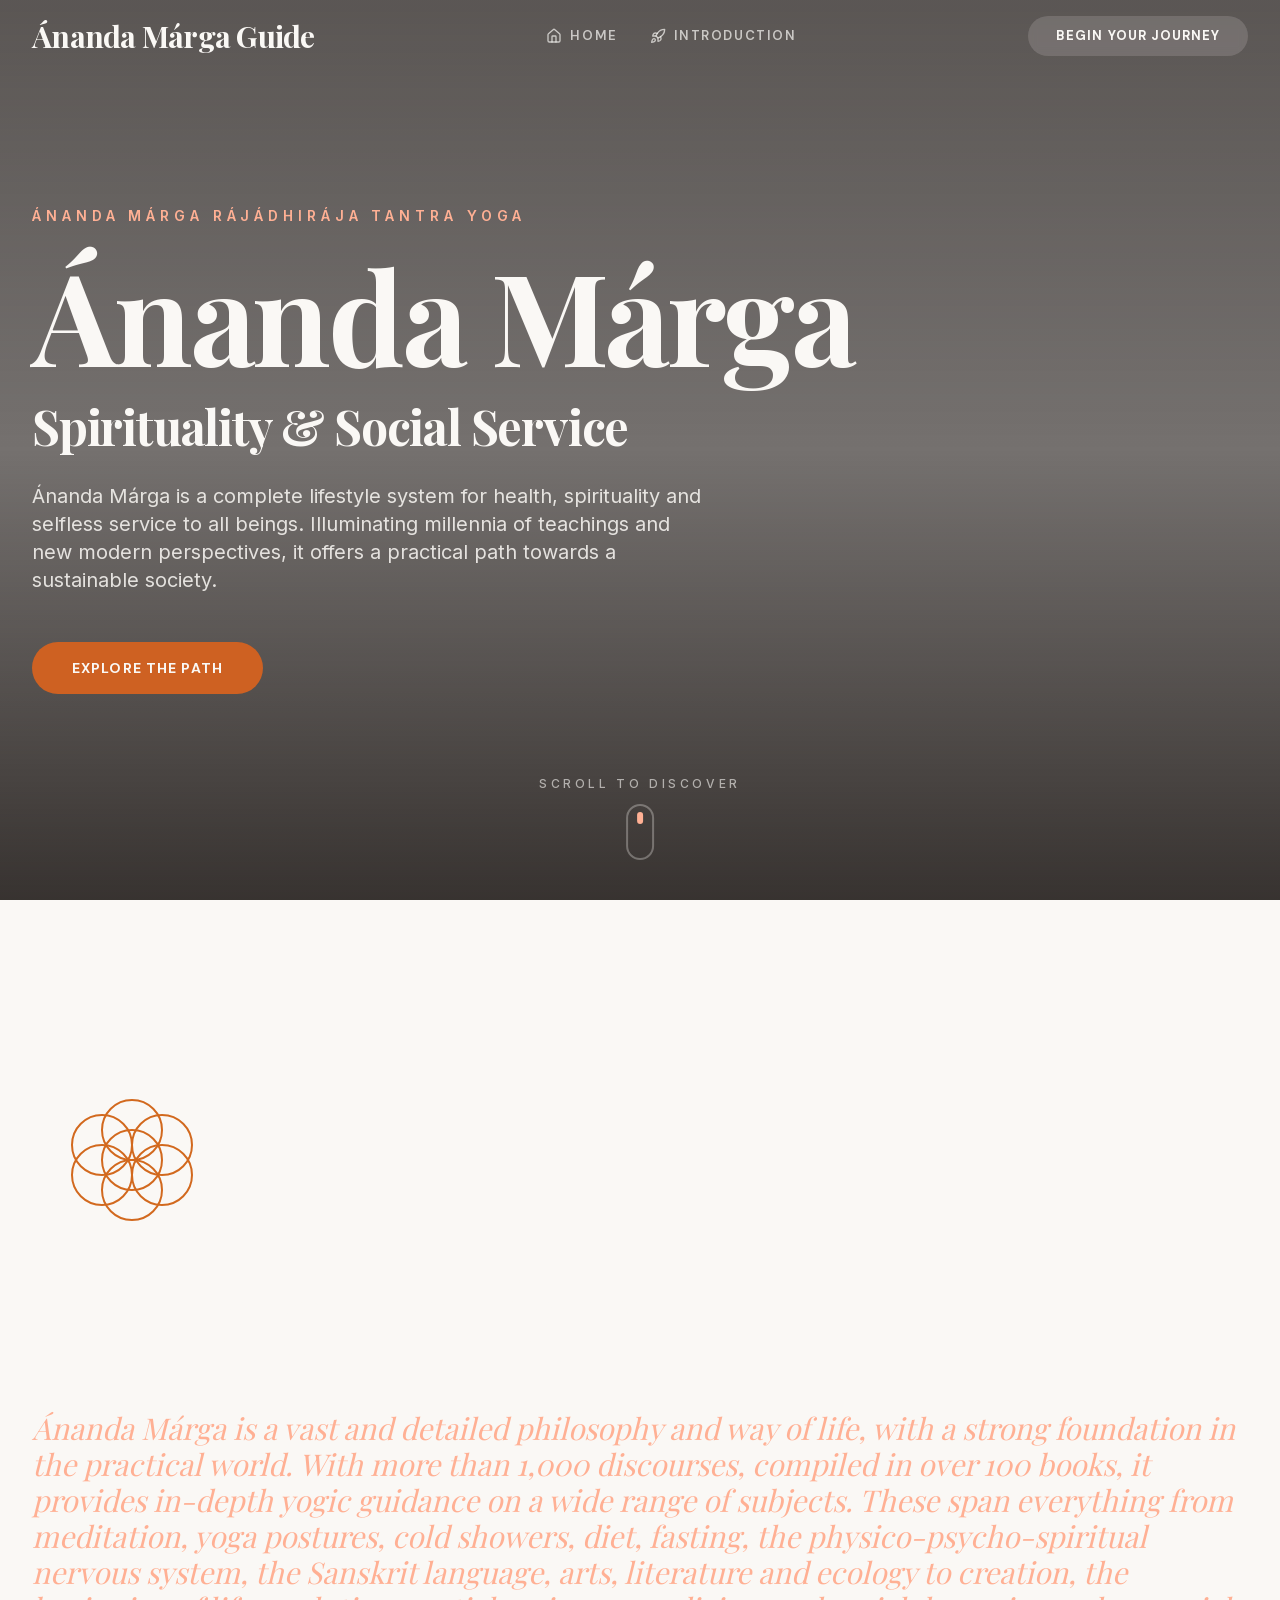
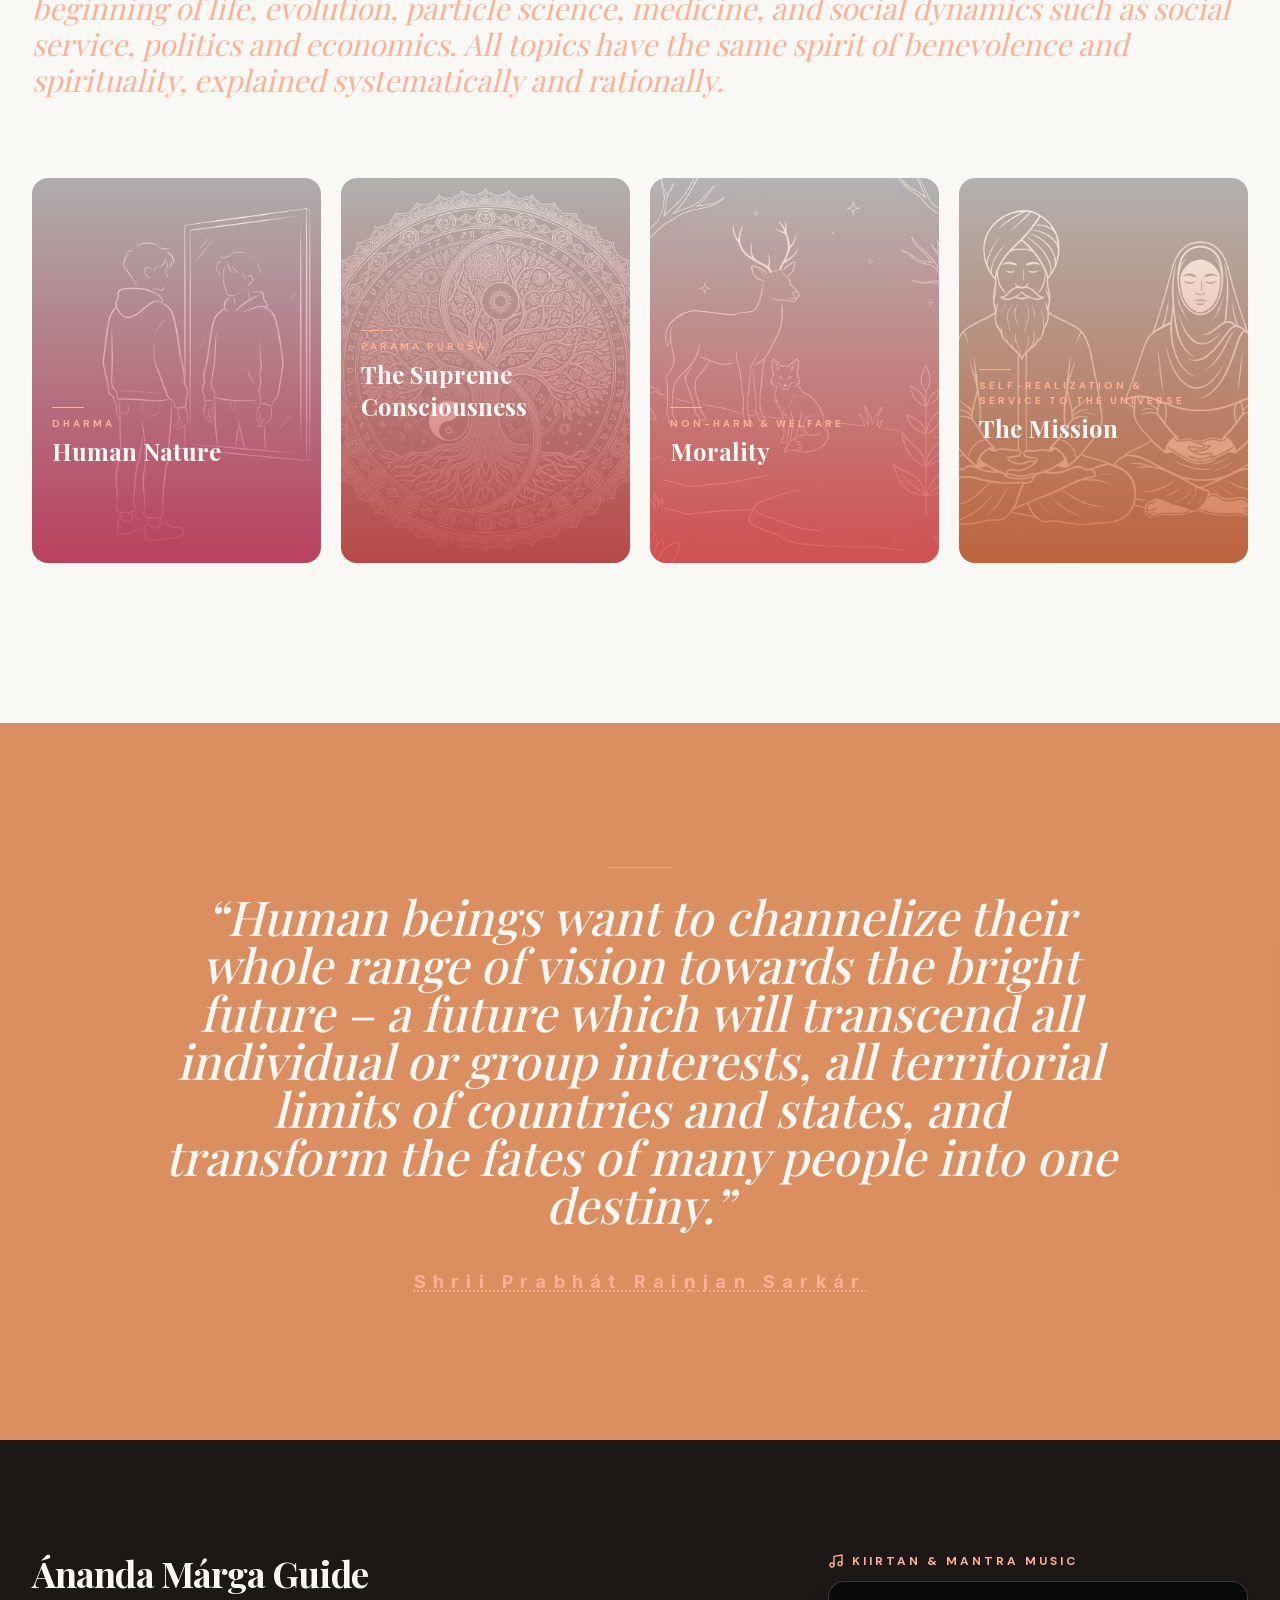
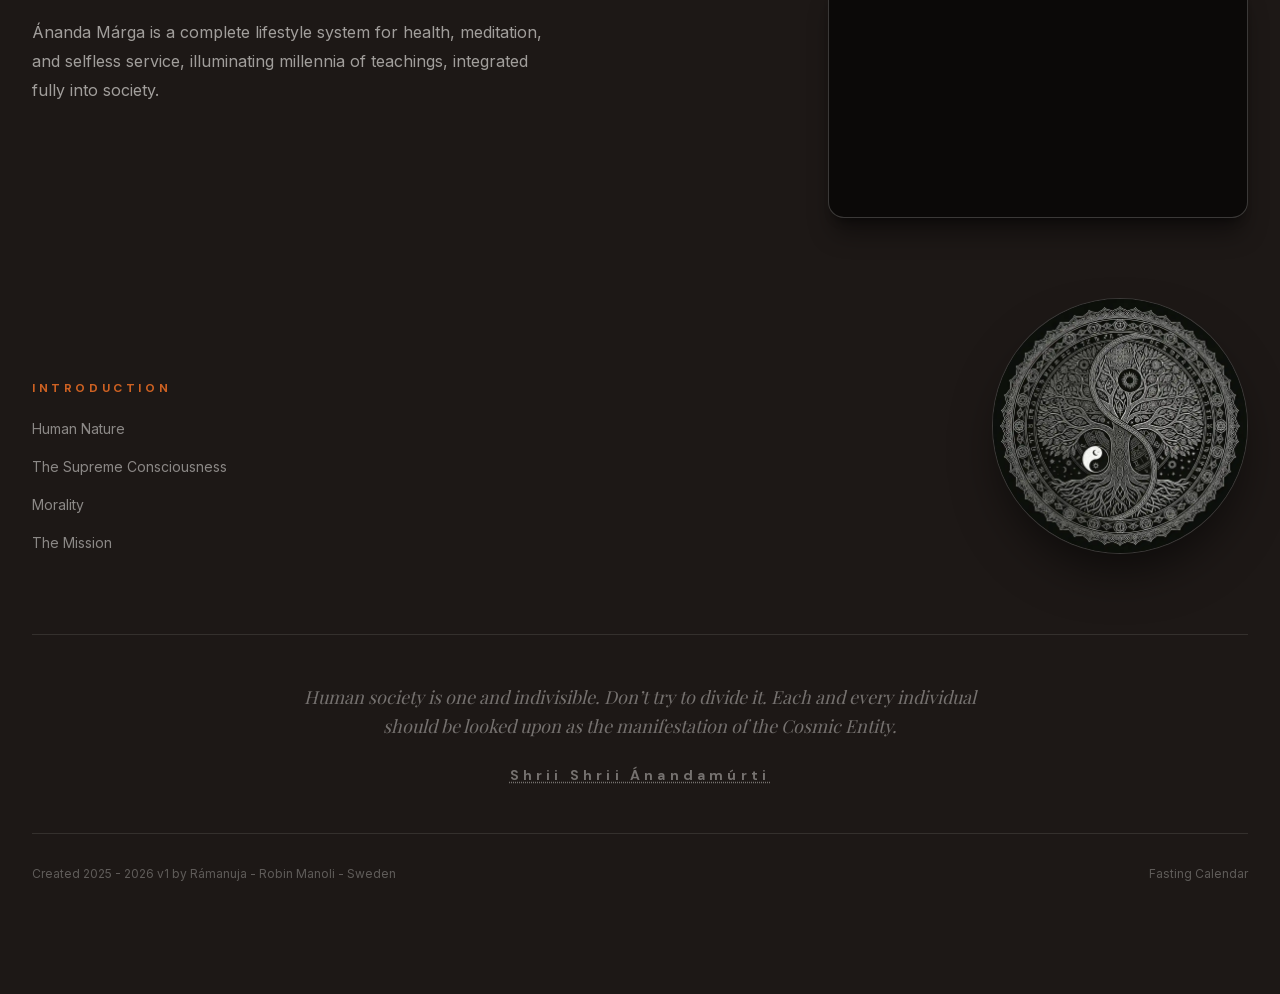
==== index.html @ 01638160 "RELEASE CANDIDATE, four first introduction topics" ====
<!DOCTYPE html><!--KtGf8NKLmunDB4_9hrK_W--><html lang="en" class="playfair_display_c6faa590-module__OSdd0a__variable inter_b73d82c5-module__RK-bDG__variable dm_sans_7c030f7-module__81quQG__variable"><head><meta charSet="utf-8"/><meta name="viewport" content="width=device-width, initial-scale=1"/><link rel="preload" href="/_next/static/media/2a65768255d6b625-s.p.d19752fb.woff2" as="font" crossorigin="" type="font/woff2"/><link rel="preload" href="/_next/static/media/5c285b27cdda1fe8-s.p.a62025f2.woff2" as="font" crossorigin="" type="font/woff2"/><link rel="preload" href="/_next/static/media/83afe278b6a6bb3c-s.p.3a6ba036.woff2" as="font" crossorigin="" type="font/woff2"/><link rel="preload" href="/media/med4.jpg" as="image"/><link rel="preload" as="image" href="/media/sacred.svg"/><link rel="stylesheet" href="/_next/static/chunks/fd29af4e08339cfb.css" data-precedence="next"/><link rel="preload" as="script" fetchPriority="low" href="/_next/static/chunks/790a0420d46f760a.js"/><script src="/_next/static/chunks/825aa6fb32f9ea91.js" async=""></script><script src="/_next/static/chunks/773e0c78d2b42b08.js" async=""></script><script src="/_next/static/chunks/turbopack-7afa42b56ad61cdf.js" async=""></script><script src="/_next/static/chunks/c835ef42487ce2c8.js" async=""></script><script src="/_next/static/chunks/f19e4129d752cb5c.js" async=""></script><script src="/_next/static/chunks/48059e3f6863e20f.js" async=""></script><script src="/_next/static/chunks/835c856534c821a5.js" async=""></script><meta name="next-size-adjust" content=""/><meta name="theme-color" content="#e07020"/><title>Ánanda Márga — Spirituality &amp; Social Service</title><meta name="description" content="Ánanda Márga is a complete lifestyle system for health, spirituality and selfless service to all beings. Illuminating millennia of teachings and new modern perspectives, it offers a practical path towards a sustainable society."/><meta property="og:title" content="Ánanda Márga — Spirituality &amp; Social Service"/><meta property="og:description" content="Ánanda Márga is a complete lifestyle system for health, spirituality and selfless service to all beings. Illuminating millennia of teachings and new modern perspectives, it offers a practical path towards a sustainable society."/><meta property="og:url" content="https://infinite-happiness.github.io/"/><meta property="og:site_name" content="Ánanda Márga"/><meta property="og:locale" content="en_US"/><meta property="og:image" content="https://infinite-happiness.github.io/media/med4.jpg"/><meta property="og:image:alt" content="Person practicing meditation at sunrise over misty mountains"/><meta property="og:type" content="website"/><meta name="twitter:card" content="summary_large_image"/><meta name="twitter:title" content="Ánanda Márga — Spirituality &amp; Social Service"/><meta name="twitter:description" content="Ánanda Márga is a complete lifestyle system for health, spirituality and selfless service to all beings. Illuminating millennia of teachings and new modern perspectives, it offers a practical path towards a sustainable society."/><meta name="twitter:image" content="https://infinite-happiness.github.io/media/med4.jpg"/><script src="/_next/static/chunks/a6dad97d9634a72d.js" noModule=""></script></head><body class="font-sans antialiased"><div hidden=""><!--$--><!--/$--></div><div class="fixed inset-0 z-[-2] overflow-hidden"><video autoPlay="" muted="" loop="" playsInline="" preload="auto" class="absolute inset-0 h-full w-full object-cover"><source src="/media/med2-pingpong.mp4" type="video/mp4"/><img src="/media/med4.jpg" alt="Person practicing meditation at sunrise over misty mountains" class="h-full w-full object-cover"/></video></div><div class="fixed inset-0 bg-foreground/60 z-[-1]"></div><div class="fixed inset-0 bg-gradient-to-t from-foreground/70 via-transparent to-foreground/30 z-[-1]"></div><main><header style="transition-duration:2500ms;transition-timing-function:cubic-bezier(0.25, 0.1, 0.25, 1)" class="fixed top-0 left-0 right-0 z-50 transition-all bg-transparent"><nav class="mx-auto flex max-w-7xl items-center justify-between px-6 py-4 lg:px-8"><a class="font-serif text-2xl font-bold tracking-tight text-background transition-opacity duration-300 lg:text-3xl" href="/">Ánanda Márga Guide</a><ul class="hidden items-center gap-8 lg:flex"><li><a class="flex items-center gap-2 font-ui text-[13px] font-semibold uppercase tracking-[0.12em] transition-colors duration-300 text-background/70 hover:text-background" href="/"><svg xmlns="http://www.w3.org/2000/svg" width="24" height="24" viewBox="0 0 24 24" fill="none" stroke="currentColor" stroke-width="2" stroke-linecap="round" stroke-linejoin="round" class="lucide lucide-house h-4 w-4" aria-hidden="true"><path d="M15 21v-8a1 1 0 0 0-1-1h-4a1 1 0 0 0-1 1v8"></path><path d="M3 10a2 2 0 0 1 .709-1.528l7-6a2 2 0 0 1 2.582 0l7 6A2 2 0 0 1 21 10v9a2 2 0 0 1-2 2H5a2 2 0 0 1-2-2z"></path></svg>Home</a></li><li><a class="flex items-center gap-2 font-ui text-[13px] font-semibold uppercase tracking-[0.12em] transition-colors duration-300 text-background/70 hover:text-background" href="/#introduction"><svg xmlns="http://www.w3.org/2000/svg" width="24" height="24" viewBox="0 0 24 24" fill="none" stroke="currentColor" stroke-width="2" stroke-linecap="round" stroke-linejoin="round" class="lucide lucide-rocket h-4 w-4" aria-hidden="true"><path d="M4.5 16.5c-1.5 1.26-2 5-2 5s3.74-.5 5-2c.71-.84.7-2.13-.09-2.91a2.18 2.18 0 0 0-2.91-.09z"></path><path d="m12 15-3-3a22 22 0 0 1 2-3.95A12.88 12.88 0 0 1 22 2c0 2.72-.78 7.5-6 11a22.35 22.35 0 0 1-4 2z"></path><path d="M9 12H4s.55-3.03 2-4c1.62-1.08 5 0 5 0"></path><path d="M12 15v5s3.03-.55 4-2c1.08-1.62 0-5 0-5"></path></svg>Introduction</a></li></ul><a class="hidden rounded-full px-7 py-2.5 font-ui text-[13px] font-bold uppercase tracking-[0.08em] transition-all duration-300 lg:inline-block bg-background/15 text-background backdrop-blur-sm hover:bg-background/25" href="/#introduction">Begin Your Journey</a><button class="text-background transition-colors duration-300 lg:hidden" aria-label="Open menu"><svg xmlns="http://www.w3.org/2000/svg" width="24" height="24" viewBox="0 0 24 24" fill="none" stroke="currentColor" stroke-width="2" stroke-linecap="round" stroke-linejoin="round" class="lucide lucide-menu h-7 w-7" aria-hidden="true"><path d="M4 5h16"></path><path d="M4 12h16"></path><path d="M4 19h16"></path></svg></button></nav><div class="fixed inset-0 top-0 z-40 bg-burnt-sienna transition-transform duration-500 ease-out lg:hidden translate-x-full"><div class="flex items-center justify-between px-6 py-4"><a class="font-serif text-2xl font-bold tracking-tight text-background" href="/">Ánanda Márga</a><button class="text-background" aria-label="Close menu"><svg xmlns="http://www.w3.org/2000/svg" width="24" height="24" viewBox="0 0 24 24" fill="none" stroke="currentColor" stroke-width="2" stroke-linecap="round" stroke-linejoin="round" class="lucide lucide-x h-7 w-7" aria-hidden="true"><path d="M18 6 6 18"></path><path d="m6 6 12 12"></path></svg></button></div><div class="mx-6 mt-2 h-px bg-background/15"></div><ul class="flex flex-col gap-1 px-6 pt-6"><li><a class="flex items-center gap-4 rounded-xl px-4 py-4 font-ui text-base font-semibold uppercase tracking-wide text-background transition-all hover:bg-background/10" style="animation-delay:0ms" href="/"><svg xmlns="http://www.w3.org/2000/svg" width="24" height="24" viewBox="0 0 24 24" fill="none" stroke="currentColor" stroke-width="2" stroke-linecap="round" stroke-linejoin="round" class="lucide lucide-house h-5 w-5 text-peach-sunset" aria-hidden="true"><path d="M15 21v-8a1 1 0 0 0-1-1h-4a1 1 0 0 0-1 1v8"></path><path d="M3 10a2 2 0 0 1 .709-1.528l7-6a2 2 0 0 1 2.582 0l7 6A2 2 0 0 1 21 10v9a2 2 0 0 1-2 2H5a2 2 0 0 1-2-2z"></path></svg>Home</a></li><li><a class="flex items-center gap-4 rounded-xl px-4 py-4 font-ui text-base font-semibold uppercase tracking-wide text-background transition-all hover:bg-background/10" href="/#introduction"><svg xmlns="http://www.w3.org/2000/svg" width="24" height="24" viewBox="0 0 24 24" fill="none" stroke="currentColor" stroke-width="2" stroke-linecap="round" stroke-linejoin="round" class="lucide lucide-rocket h-5 w-5 text-peach-sunset" aria-hidden="true"><path d="M4.5 16.5c-1.5 1.26-2 5-2 5s3.74-.5 5-2c.71-.84.7-2.13-.09-2.91a2.18 2.18 0 0 0-2.91-.09z"></path><path d="m12 15-3-3a22 22 0 0 1 2-3.95A12.88 12.88 0 0 1 22 2c0 2.72-.78 7.5-6 11a22.35 22.35 0 0 1-4 2z"></path><path d="M9 12H4s.55-3.03 2-4c1.62-1.08 5 0 5 0"></path><path d="M12 15v5s3.03-.55 4-2c1.08-1.62 0-5 0-5"></path></svg>Introduction</a></li></ul><div class="px-6 pt-8"><a class="block w-full rounded-full bg-background px-8 py-4 text-center font-ui text-base font-bold uppercase tracking-wide text-burnt-sienna transition-all hover:bg-background/90" href="/#introduction">Begin Your Journey</a></div></div></header><section class="relative flex min-h-screen items-center z-10"><div class="mx-auto w-full max-w-7xl px-6 py-32 lg:px-8"><div class="max-w-4xl"><p class="mb-6 animate-fade-in-up text-sm font-semibold uppercase tracking-[0.35em] text-peach-sunset">Ánanda Márga Rájádhirája Tantra Yoga</p><h1 class="animate-fade-in-up font-serif text-6xl font-bold leading-[1.05] tracking-tight text-background delay-200 md:text-8xl lg:text-[128px] text-balance">Ánanda Márga</h1><h2 class="mt-6 animate-fade-in-up font-serif text-3xl font-bold leading-tight tracking-tight text-background delay-200 md:text-4xl lg:text-5xl text-balance">Spirituality &amp; Social Service</h2><p class="mt-8 max-w-2xl animate-fade-in-up text-lg leading-[1.8] text-background/85 delay-400 md:text-xl text-pretty">Ánanda Márga is a complete lifestyle system for health, spirituality and selfless service to all beings. Illuminating millennia of teachings and new modern perspectives, it offers a practical path towards a sustainable society.</p><div class="mt-12 flex animate-fade-in-up flex-wrap gap-5 delay-600"><button class="group rounded-full bg-burnt-sienna px-10 py-4 font-ui text-sm font-bold uppercase tracking-[0.08em] text-background transition-all duration-300 hover:bg-terracotta hover:shadow-xl hover:shadow-terracotta/30">Explore the Path</button></div></div></div><div class="absolute bottom-10 left-1/2 -translate-x-1/2"><div class="flex flex-col items-center gap-3"><span class="text-xs font-medium uppercase tracking-[0.3em] text-background/60">Scroll to discover</span><div class="h-14 w-7 rounded-full border-2 border-background/30 p-1.5"><div class="mx-auto h-3 w-1.5 animate-bounce rounded-full bg-peach-sunset"></div></div></div></div></section><section id="introduction" class="scroll-mt-20 overflow-hidden py-28 lg:py-40"><div class="mx-auto max-w-7xl px-6 lg:px-8"><div class="mb-10 transition-all duration-1000 opacity-0 translate-y-10"><img src="/media/sacred.svg" alt=""/><h2 class="font-serif text-5xl font-bold leading-[1.05] tracking-tight text-background text-balance md:text-7xl lg:text-[110px]">Introduction</h2></div><p class="font-serif text-xl italic leading-relaxed text-peach-sunset text-pretty md:text-3xl mb-20">Ánanda Márga is a vast and detailed philosophy and way of life, with a strong foundation in the practical world.
   With more than 1,000 discourses, compiled in over 100 books, it provides in-depth yogic guidance on a wide range of subjects.
   These span everything from meditation, yoga postures, cold showers, diet, fasting, the physico-psycho-spiritual nervous system, the Sanskrit language, arts, literature and ecology to creation, the beginning of life, evolution, particle science, medicine, and social dynamics such as social service, politics and economics.
   All topics have the same spirit of benevolence and spirituality, explained systematically and rationally.</p><div class="grid grid-cols-1 gap-5 sm:grid-cols-2 lg:grid-cols-4 transition-all duration-1000 opacity-0 translate-y-10"><a class="group relative aspect-[3/4] overflow-hidden rounded-2xl" style="view-transition-name:card-dharma" href="/introduction/dharma/"><img alt="Human Nature — Dharma" loading="lazy" decoding="async" data-nimg="fill" class="object-cover transition-transform duration-700 group-hover:scale-110 opacity-30" style="position:absolute;height:100%;width:100%;left:0;top:0;right:0;bottom:0;color:transparent" src="/media/introduction/dharma.webp"/><div class="absolute inset-0 bg-gradient-to-t from-rose-700/70 to-transparent transition-opacity duration-500 group-hover:opacity-90" style="view-transition-name:card-bg-dharma"></div><div class="absolute inset-0 flex flex-col justify-end p-5"><div class="mb-2 h-px w-8 bg-peach-sunset transition-all duration-500 group-hover:w-14"></div><p class="font-ui text-[10px] font-bold uppercase tracking-[0.3em] text-peach-sunset text-balance">Dharma</p><h3 class="mt-1 font-serif text-xl font-bold leading-tight text-background lg:text-2xl">Human Nature</h3><p class="mt-2 text-sm leading-relaxed text-background/70 opacity-100 sm:opacity-0 sm:group-hover:opacity-100 text-pretty">The difference between a healthy lifestyle and an imposed one, and how it relates to the thirst for Infinity.</p></div></a><a class="group relative aspect-[3/4] overflow-hidden rounded-2xl" style="view-transition-name:card-supreme-consciousness" href="/introduction/supreme-consciousness/"><img alt="The Supreme Consciousness — Parama Puruśa" loading="lazy" decoding="async" data-nimg="fill" class="object-cover transition-transform duration-700 group-hover:scale-110 opacity-30" style="position:absolute;height:100%;width:100%;left:0;top:0;right:0;bottom:0;color:transparent" src="/media/introduction/supreme-consciousness.webp"/><div class="absolute inset-0 bg-gradient-to-t from-red-700/70 to-transparent transition-opacity duration-500 group-hover:opacity-90" style="view-transition-name:card-bg-supreme-consciousness"></div><div class="absolute inset-0 flex flex-col justify-end p-5"><div class="mb-2 h-px w-8 bg-peach-sunset transition-all duration-500 group-hover:w-14"></div><p class="font-ui text-[10px] font-bold uppercase tracking-[0.3em] text-peach-sunset text-balance">Parama Puruśa</p><h3 class="mt-1 font-serif text-xl font-bold leading-tight text-background lg:text-2xl">The Supreme Consciousness</h3><p class="mt-2 text-sm leading-relaxed text-background/70 opacity-100 sm:opacity-0 sm:group-hover:opacity-100 text-pretty">God, the Universe, and the Supreme Consciousness-Energy Source of the Universe, and the principles behind creation, evolution, and the path of yoga.</p></div></a><a class="group relative aspect-[3/4] overflow-hidden rounded-2xl" style="view-transition-name:card-morality" href="/introduction/morality/"><img alt="Morality — Non-harm &amp; Welfare" loading="lazy" decoding="async" data-nimg="fill" class="object-cover transition-transform duration-700 group-hover:scale-110 opacity-30" style="position:absolute;height:100%;width:100%;left:0;top:0;right:0;bottom:0;color:transparent" src="/media/introduction/morality.webp"/><div class="absolute inset-0 bg-gradient-to-t from-red-600/70 to-transparent transition-opacity duration-500 group-hover:opacity-90" style="view-transition-name:card-bg-morality"></div><div class="absolute inset-0 flex flex-col justify-end p-5"><div class="mb-2 h-px w-8 bg-peach-sunset transition-all duration-500 group-hover:w-14"></div><p class="font-ui text-[10px] font-bold uppercase tracking-[0.3em] text-peach-sunset text-balance">Non-harm &amp; Welfare</p><h3 class="mt-1 font-serif text-xl font-bold leading-tight text-background lg:text-2xl">Morality</h3><p class="mt-2 text-sm leading-relaxed text-background/70 opacity-100 sm:opacity-0 sm:group-hover:opacity-100 text-pretty">Not harming harmless beings, serving all beings, and ever-deepening the link to the Supreme Consciousness.</p></div></a><a class="group relative aspect-[3/4] overflow-hidden rounded-2xl" style="view-transition-name:card-mission" href="/introduction/mission/"><img alt="The Mission — Self-Realization &amp; Service to the Universe" loading="lazy" decoding="async" data-nimg="fill" class="object-cover transition-transform duration-700 group-hover:scale-110 opacity-30" style="position:absolute;height:100%;width:100%;left:0;top:0;right:0;bottom:0;color:transparent" src="/media/introduction/mission.webp"/><div class="absolute inset-0 bg-gradient-to-t from-orange-700/70 to-transparent transition-opacity duration-500 group-hover:opacity-90" style="view-transition-name:card-bg-mission"></div><div class="absolute inset-0 flex flex-col justify-end p-5"><div class="mb-2 h-px w-8 bg-peach-sunset transition-all duration-500 group-hover:w-14"></div><p class="font-ui text-[10px] font-bold uppercase tracking-[0.3em] text-peach-sunset text-balance">Self-Realization &amp; Service to the Universe</p><h3 class="mt-1 font-serif text-xl font-bold leading-tight text-background lg:text-2xl">The Mission</h3><p class="mt-2 text-sm leading-relaxed text-background/70 opacity-100 sm:opacity-0 sm:group-hover:opacity-100 text-pretty">How Ánanda Márga transforms spiritual practice into active social service. The global welfare mission of Ánanda Márga Pracáraka Saḿgha.</p></div></a></div></div></section><section class="bg-burnt-sienna/70 py-24 lg:py-36"><div class="mx-auto max-w-5xl px-6 text-center lg:px-8"><blockquote class="transition-all duration-1000 opacity-0 translate-y-8"><div class="mb-6 flex justify-center"><div class="h-px w-16 bg-peach-sunset/60"></div></div><p class="font-serif text-2xl font-medium italic leading-[1.4] text-background md:text-4xl lg:text-5xl text-balance">“Human beings want to channelize their whole range of vision towards the bright future – a future which will transcend all individual or group interests, all territorial limits of countries and states, and transform the fates of many people into one destiny.”</p><footer class="mt-10 text-base font-bold uppercase tracking-[0.4em] text-peach-sunset md:text-lg"><span class="relative inline-block"><button type="button" class="underline decoration-dotted underline-offset-2 cursor-help">Shrii Prabhát Raiṋjan Sarkár</button></span></footer></blockquote></div></section><footer id="community" class="border-t border-foreground/10 bg-foreground"><div class="mx-auto max-w-7xl px-6 py-20 lg:px-8 lg:py-28"><div class="mb-20 flex flex-col justify-between gap-10 md:flex-row md:items-start"><div class="max-w-lg"><a class="font-serif text-3xl font-bold tracking-tight text-background lg:text-4xl" href="/">Ánanda Márga Guide</a><p class="mt-6 text-base leading-[1.8] text-background/60 text-pretty">Ánanda Márga is a complete lifestyle system for health, meditation, and selfless service, illuminating millennia of teachings, integrated fully into society.</p></div><div class="w-full md:w-auto md:shrink-0"><div class="mb-3 flex items-center gap-2 font-ui text-xs font-bold uppercase tracking-[0.25em] text-peach-sunset"><svg xmlns="http://www.w3.org/2000/svg" width="24" height="24" viewBox="0 0 24 24" fill="none" stroke="currentColor" stroke-width="2" stroke-linecap="round" stroke-linejoin="round" class="lucide lucide-music h-4 w-4" aria-hidden="true"><path d="M9 18V5l12-2v13"></path><circle cx="6" cy="18" r="3"></circle><circle cx="18" cy="16" r="3"></circle></svg><span>Kiirtan &amp; Mantra Music</span></div><div class="relative aspect-video w-full overflow-hidden rounded-2xl border border-background/20 bg-black/60 shadow-xl shadow-black/40 sm:w-[360px] md:w-[380px] lg:w-[420px]"><iframe src="https://www.youtube.com/embed/videoseries?list=PLf5GLxyy32U3e7kTUCR2Ek6otbEBeK6BG&amp;playsinline=1" title="Ánanda Márga Kiirtan Playlist" class="h-full w-full border-0" allow="accelerometer; autoplay; clipboard-write; encrypted-media; gyroscope; picture-in-picture" allowFullScreen=""></iframe></div></div></div><div class="flex flex-col justify-between gap-12 md:flex-row md:items-end"><div class="grid flex-1 grid-cols-2 gap-10 sm:grid-cols-3"><div><h4 class="mb-5 font-ui text-xs font-bold uppercase tracking-[0.3em] text-burnt-sienna">Introduction</h4><ul class="flex flex-col gap-3.5"><li><a class="text-sm text-background/50 transition-colors duration-300 hover:text-peach-sunset" href="/introduction/dharma/">Human Nature</a></li><li><a class="text-sm text-background/50 transition-colors duration-300 hover:text-peach-sunset" href="/introduction/supreme-consciousness/">The Supreme Consciousness</a></li><li><a class="text-sm text-background/50 transition-colors duration-300 hover:text-peach-sunset" href="/introduction/morality/">Morality</a></li><li><a class="text-sm text-background/50 transition-colors duration-300 hover:text-peach-sunset" href="/introduction/mission/">The Mission</a></li></ul></div></div><div class="flex shrink-0 items-center justify-center self-center md:self-end md:pl-8"><div title="Supreme Consciousness" class="relative aspect-square w-44 sm:w-52 md:w-56 lg:w-64 overflow-hidden rounded-full border border-background/20 bg-black/60 shadow-2xl shadow-black/60 transition-transform duration-500 hover:scale-105"><img alt="Ánanda Márga Cosmic Emblem" loading="lazy" decoding="async" data-nimg="fill" class="object-cover" style="position:absolute;height:100%;width:100%;left:0;top:0;right:0;bottom:0;color:transparent" src="/media/supreme-consciousness.webp"/></div></div></div><div class="mt-20 border-t border-background/10 pt-12"><p class="mx-auto max-w-2xl text-center font-serif text-lg italic leading-relaxed text-background/40 text-pretty">Human society is one and indivisible. Don’t try to divide it. Each and every individual should be looked upon as the manifestation of the Cosmic Entity.</p><p class="mt-6 text-center font-ui text-sm font-bold uppercase tracking-[0.3em] text-background/40"><span class="relative inline-block"><button type="button" class="underline decoration-dotted underline-offset-2 cursor-help">Shrii Shrii Ánandamúrti</button></span></p></div><div class="mt-12 flex flex-col items-center justify-between gap-4 border-t border-background/10 pt-8 sm:flex-row"><p class="text-xs text-background/30">Created 2025 - <!-- -->2026<!-- --> v<!-- -->1<!-- --> by Rámanuja - Robin Manoli - Sweden</p><div class="flex gap-8"><a class="text-xs text-background/30 transition-colors duration-300 hover:text-peach-sunset" target="_blank" href="https://infinite-happiness.github.io/Ananda-Marga-Fasting-Calendar/">Fasting Calendar</a></div></div></div></footer></main><!--$--><!--/$--><script src="/_next/static/chunks/790a0420d46f760a.js" id="_R_" async=""></script><script>(self.__next_f=self.__next_f||[]).push([0])</script><script>self.__next_f.push([1,"1:\"$Sreact.fragment\"\n2:I[95321,[\"/_next/static/chunks/c835ef42487ce2c8.js\",\"/_next/static/chunks/f19e4129d752cb5c.js\"],\"default\"]\n3:I[82924,[\"/_next/static/chunks/c835ef42487ce2c8.js\",\"/_next/static/chunks/f19e4129d752cb5c.js\"],\"default\"]\n4:I[63780,[\"/_next/static/chunks/48059e3f6863e20f.js\",\"/_next/static/chunks/835c856534c821a5.js\"],\"Navbar\"]\n5:I[12111,[\"/_next/static/chunks/48059e3f6863e20f.js\",\"/_next/static/chunks/835c856534c821a5.js\"],\"\"]\nb:I[22319,[\"/_next/static/chunks/c835ef42487ce2c8.js\",\"/_next/static/chunks/f19e4129d752cb5c.js\"],\"default\"]\n:HL[\"/_next/static/chunks/fd29af4e08339cfb.css\",\"style\"]\n:HL[\"/_next/static/media/2a65768255d6b625-s.p.d19752fb.woff2\",\"font\",{\"crossOrigin\":\"\",\"type\":\"font/woff2\"}]\n:HL[\"/_next/static/media/5c285b27cdda1fe8-s.p.a62025f2.woff2\",\"font\",{\"crossOrigin\":\"\",\"type\":\"font/woff2\"}]\n:HL[\"/_next/static/media/83afe278b6a6bb3c-s.p.3a6ba036.woff2\",\"font\",{\"crossOrigin\":\"\",\"type\":\"font/woff2\"}]\n:HL[\"/media/med4.jpg\",\"image\"]\n"])</script><script>self.__next_f.push([1,"0:{\"P\":null,\"b\":\"KtGf8NKLmunDB4-9hrK-W\",\"c\":[\"\",\"\"],\"q\":\"\",\"i\":false,\"f\":[[[\"\",{\"children\":[\"__PAGE__\",{}]},\"$undefined\",\"$undefined\",true],[[\"$\",\"$1\",\"c\",{\"children\":[[[\"$\",\"link\",\"0\",{\"rel\":\"stylesheet\",\"href\":\"/_next/static/chunks/fd29af4e08339cfb.css\",\"precedence\":\"next\",\"crossOrigin\":\"$undefined\",\"nonce\":\"$undefined\"}]],[\"$\",\"html\",null,{\"lang\":\"en\",\"className\":\"playfair_display_c6faa590-module__OSdd0a__variable inter_b73d82c5-module__RK-bDG__variable dm_sans_7c030f7-module__81quQG__variable\",\"children\":[\"$\",\"body\",null,{\"className\":\"font-sans antialiased\",\"children\":[[\"$\",\"div\",null,{\"className\":\"fixed inset-0 z-[-2] overflow-hidden\",\"children\":[\"$\",\"video\",null,{\"autoPlay\":true,\"muted\":true,\"loop\":true,\"playsInline\":true,\"preload\":\"auto\",\"className\":\"absolute inset-0 h-full w-full object-cover\",\"children\":[[\"$\",\"source\",null,{\"src\":\"/media/med2-pingpong.mp4\",\"type\":\"video/mp4\"}],[\"$\",\"img\",null,{\"src\":\"/media/med4.jpg\",\"alt\":\"Person practicing meditation at sunrise over misty mountains\",\"className\":\"h-full w-full object-cover\"}]]}]}],[\"$\",\"div\",null,{\"className\":\"fixed inset-0 bg-foreground/60 z-[-1]\"}],[\"$\",\"div\",null,{\"className\":\"fixed inset-0 bg-gradient-to-t from-foreground/70 via-transparent to-foreground/30 z-[-1]\"}],[\"$\",\"$L2\",null,{\"parallelRouterKey\":\"children\",\"error\":\"$undefined\",\"errorStyles\":\"$undefined\",\"errorScripts\":\"$undefined\",\"template\":[\"$\",\"$L3\",null,{}],\"templateStyles\":\"$undefined\",\"templateScripts\":\"$undefined\",\"notFound\":[[[\"$\",\"$L4\",null,{}],[\"$\",\"main\",null,{\"className\":\"relative min-h-[70vh] px-6 pt-28 pb-12 lg:px-8\",\"children\":[\"$\",\"div\",null,{\"className\":\"mx-auto max-w-5xl pt-12\",\"children\":[[\"$\",\"p\",null,{\"className\":\"font-ui text-xs font-bold uppercase tracking-[0.3em] text-peach-sunset\",\"children\":\"404\"}],[\"$\",\"h1\",null,{\"className\":\"mt-2 font-serif text-5xl font-bold leading-[1.05] tracking-tight text-background text-balance md:text-6xl\",\"children\":\"Page not found\"}],[\"$\",\"p\",null,{\"className\":\"mt-8 max-w-2xl font-serif text-xl italic leading-relaxed text-background/85 text-pretty md:text-2xl\",\"children\":\"This page does not exist, or has not been published yet.\"}],[\"$\",\"$L5\",null,{\"href\":\"/\",\"className\":\"mt-10 inline-block rounded-full bg-background/15 px-7 py-2.5 font-ui text-[13px] font-bold uppercase tracking-[0.08em] text-background backdrop-blur-sm transition-all duration-300 hover:bg-background/25\",\"children\":\"Back to home\"}]]}]}],[\"$\",\"footer\",null,{\"id\":\"community\",\"className\":\"border-t border-foreground/10 bg-foreground\",\"children\":[\"$\",\"div\",null,{\"className\":\"mx-auto max-w-7xl px-6 py-20 lg:px-8 lg:py-28\",\"children\":[[\"$\",\"div\",null,{\"className\":\"mb-20 flex flex-col justify-between gap-10 md:flex-row md:items-start\",\"children\":[[\"$\",\"div\",null,{\"className\":\"max-w-lg\",\"children\":[[\"$\",\"$L5\",null,{\"href\":\"/\",\"className\":\"font-serif text-3xl font-bold tracking-tight text-background lg:text-4xl\",\"children\":\"Ánanda Márga Guide\"}],[\"$\",\"p\",null,{\"className\":\"mt-6 text-base leading-[1.8] text-background/60 text-pretty\",\"children\":\"Ánanda Márga is a complete lifestyle system for health, meditation, and selfless service, illuminating millennia of teachings, integrated fully into society.\"}]]}],[\"$\",\"div\",null,{\"className\":\"w-full md:w-auto md:shrink-0\",\"children\":[[\"$\",\"div\",null,{\"className\":\"mb-3 flex items-center gap-2 font-ui text-xs font-bold uppercase tracking-[0.25em] text-peach-sunset\",\"children\":[[\"$\",\"svg\",null,{\"ref\":\"$undefined\",\"xmlns\":\"http://www.w3.org/2000/svg\",\"width\":24,\"height\":24,\"viewBox\":\"0 0 24 24\",\"fill\":\"none\",\"stroke\":\"currentColor\",\"strokeWidth\":2,\"strokeLinecap\":\"round\",\"strokeLinejoin\":\"round\",\"className\":\"lucide lucide-music h-4 w-4\",\"aria-hidden\":\"true\",\"children\":[[\"$\",\"path\",\"1jmyc2\",{\"d\":\"M9 18V5l12-2v13\"}],[\"$\",\"circle\",\"fqmcym\",{\"cx\":\"6\",\"cy\":\"18\",\"r\":\"3\"}],[\"$\",\"circle\",\"1hluhg\",{\"cx\":\"18\",\"cy\":\"16\",\"r\":\"3\"}],\"$undefined\"]}],[\"$\",\"span\",null,{\"children\":\"Kiirtan \u0026 Mantra Music\"}]]}],[\"$\",\"div\",null,{\"className\":\"relative aspect-video w-full overflow-hidden rounded-2xl border border-background/20 bg-black/60 shadow-xl shadow-black/40 sm:w-[360px] md:w-[380px] lg:w-[420px]\",\"children\":[\"$\",\"iframe\",null,{\"src\":\"https://www.youtube.com/embed/videoseries?list=PLf5GLxyy32U3e7kTUCR2Ek6otbEBeK6BG\u0026playsinline=1\",\"title\":\"Ánanda Márga Kiirtan Playlist\",\"className\":\"h-full w-full border-0\",\"allow\":\"accelerometer; autoplay; clipboard-write; encrypted-media; gyroscope; picture-in-picture\",\"allowFullScreen\":true}]}]]}]]}],\"$L6\",\"$L7\",\"$L8\"]}]}]],[]],\"forbidden\":\"$undefined\",\"unauthorized\":\"$undefined\"}]]}]}]]}],{\"children\":[\"$L9\",{},null,false,false]},null,false,false],\"$La\",false]],\"m\":\"$undefined\",\"G\":[\"$b\",[]],\"S\":true}\n"])</script><script>self.__next_f.push([1,"c:I[49439,[\"/_next/static/chunks/48059e3f6863e20f.js\",\"/_next/static/chunks/835c856534c821a5.js\"],\"Image\"]\nd:I[19186,[\"/_next/static/chunks/48059e3f6863e20f.js\",\"/_next/static/chunks/835c856534c821a5.js\"],\"Term\"]\ne:I[85161,[\"/_next/static/chunks/48059e3f6863e20f.js\",\"/_next/static/chunks/835c856534c821a5.js\"],\"Hero\"]\nf:I[88539,[\"/_next/static/chunks/48059e3f6863e20f.js\",\"/_next/static/chunks/835c856534c821a5.js\"],\"SectionTemplate\"]\n17:I[59374,[\"/_next/static/chunks/c835ef42487ce2c8.js\",\"/_next/static/chunks/f19e4129d752cb5c.js\"],\"ViewportBoundary\"]\n19:I[59374,[\"/_next/static/chunks/c835ef42487ce2c8.js\",\"/_next/static/chunks/f19e4129d752cb5c.js\"],\"MetadataBoundary\"]\n1a:\"$Sreact.suspense\"\n"])</script><script>self.__next_f.push([1,"6:[\"$\",\"div\",null,{\"className\":\"flex flex-col justify-between gap-12 md:flex-row md:items-end\",\"children\":[[\"$\",\"div\",null,{\"className\":\"grid flex-1 grid-cols-2 gap-10 sm:grid-cols-3\",\"children\":[[\"$\",\"div\",\"introduction\",{\"children\":[[\"$\",\"h4\",null,{\"className\":\"mb-5 font-ui text-xs font-bold uppercase tracking-[0.3em] text-burnt-sienna\",\"children\":\"Introduction\"}],[\"$\",\"ul\",null,{\"className\":\"flex flex-col gap-3.5\",\"children\":[[\"$\",\"li\",\"dharma\",{\"children\":[\"$\",\"$L5\",null,{\"href\":\"/introduction/dharma\",\"className\":\"text-sm text-background/50 transition-colors duration-300 hover:text-peach-sunset\",\"children\":\"Human Nature\"}]}],[\"$\",\"li\",\"supreme-consciousness\",{\"children\":[\"$\",\"$L5\",null,{\"href\":\"/introduction/supreme-consciousness\",\"className\":\"text-sm text-background/50 transition-colors duration-300 hover:text-peach-sunset\",\"children\":\"The Supreme Consciousness\"}]}],[\"$\",\"li\",\"morality\",{\"children\":[\"$\",\"$L5\",null,{\"href\":\"/introduction/morality\",\"className\":\"text-sm text-background/50 transition-colors duration-300 hover:text-peach-sunset\",\"children\":\"Morality\"}]}],[\"$\",\"li\",\"mission\",{\"children\":[\"$\",\"$L5\",null,{\"href\":\"/introduction/mission\",\"className\":\"text-sm text-background/50 transition-colors duration-300 hover:text-peach-sunset\",\"children\":\"The Mission\"}]}]]}]]}]]}],[\"$\",\"div\",null,{\"className\":\"flex shrink-0 items-center justify-center self-center md:self-end md:pl-8\",\"children\":[\"$\",\"div\",null,{\"title\":\"Supreme Consciousness\",\"className\":\"relative aspect-square w-44 sm:w-52 md:w-56 lg:w-64 overflow-hidden rounded-full border border-background/20 bg-black/60 shadow-2xl shadow-black/60 transition-transform duration-500 hover:scale-105\",\"children\":[\"$\",\"$Lc\",null,{\"src\":\"/media/supreme-consciousness.webp\",\"alt\":\"Ánanda Márga Cosmic Emblem\",\"fill\":true,\"className\":\"object-cover\",\"sizes\":\"(max-width: 640px) 176px, (max-width: 768px) 208px, 256px\"}]}]}]]}]\n"])</script><script>self.__next_f.push([1,"7:[\"$\",\"div\",null,{\"className\":\"mt-20 border-t border-background/10 pt-12\",\"children\":[[\"$\",\"p\",null,{\"className\":\"mx-auto max-w-2xl text-center font-serif text-lg italic leading-relaxed text-background/40 text-pretty\",\"children\":\"Human society is one and indivisible. Don’t try to divide it. Each and every individual should be looked upon as the manifestation of the Cosmic Entity.\"}],[\"$\",\"p\",null,{\"className\":\"mt-6 text-center font-ui text-sm font-bold uppercase tracking-[0.3em] text-background/40\",\"children\":[\"\",[\"$\",\"$Ld\",\"0\",{\"word\":{\"iast\":\"Śrī Śrī Ānandamūrti\",\"devanagari\":\"श्री श्री आनन्दमूर्ति\",\"display\":\"Shrii Shrii Ánandamúrti\",\"commonSpellings\":[\"Shri Shri Anandamurtijii\",\"Shri Shri Anandamurti jii\",\"Sri Sri Anandamurti ji\",\"Shree Shree Anandamurti Jee \"],\"definition\":\"The spiritual name of the Guru of Ánanda Márga, given by his disciples, meaning 'one whose embodiment is bliss'\"},\"children\":\"Shrii Shrii Ánandamúrti\"}],\"\"]}]]}]\n8:[\"$\",\"div\",null,{\"className\":\"mt-12 flex flex-col items-center justify-between gap-4 border-t border-background/10 pt-8 sm:flex-row\",\"children\":[[\"$\",\"p\",null,{\"className\":\"text-xs text-background/30\",\"children\":[\"Created 2025 - \",\"2026\",\" v\",\"1\",\" by Rámanuja - Robin Manoli - Sweden\"]}],[\"$\",\"div\",null,{\"className\":\"flex gap-8\",\"children\":[\"$\",\"$L5\",null,{\"href\":\"https://infinite-happiness.github.io/Ananda-Marga-Fasting-Calendar/\",\"className\":\"text-xs text-background/30 transition-colors duration-300 hover:text-peach-sunset\",\"target\":\"_blank\",\"children\":\"Fasting Calendar\"}]}]]}]\n"])</script><script>self.__next_f.push([1,"9:[\"$\",\"$1\",\"c\",{\"children\":[[\"$\",\"main\",null,{\"children\":[[\"$\",\"$L4\",null,{}],[\"$\",\"$Le\",null,{}],[[\"$\",\"$Lf\",\"introduction\",{\"id\":\"introduction\",\"eyebrowImage\":\"/media/sacred.svg\",\"title\":\"Introduction\",\"lede\":\"Ánanda Márga is a vast and detailed philosophy and way of life, with a strong foundation in the practical world.\\n   With more than 1,000 discourses, compiled in over 100 books, it provides in-depth yogic guidance on a wide range of subjects.\\n   These span everything from meditation, yoga postures, cold showers, diet, fasting, the physico-psycho-spiritual nervous system, the Sanskrit language, arts, literature and ecology to creation, the beginning of life, evolution, particle science, medicine, and social dynamics such as social service, politics and economics.\\n   All topics have the same spirit of benevolence and spirituality, explained systematically and rationally.\",\"quote\":{\"quote\":\"Human beings want to channelize their whole range of vision towards the bright future – a future which will transcend all individual or group interests, all territorial limits of countries and states, and transform the fates of many people into one destiny.\",\"attribution\":\"[Shrii Prabhát Raiṋjan Sarkár](#term:ShriiPrabhatRainjanSarkar)\"},\"items\":[{\"slug\":\"dharma\",\"published\":true,\"title\":\"Human Nature\",\"subtitle\":\"Dharma\",\"description\":\"The difference between a healthy lifestyle and an imposed one, and how it relates to the thirst for Infinity.\",\"section\":\"introduction\"},{\"slug\":\"supreme-consciousness\",\"published\":true,\"title\":\"The Supreme Consciousness\",\"subtitle\":\"Parama Puruśa\",\"description\":\"God, the Universe, and the Supreme Consciousness-Energy Source of the Universe, and the principles behind creation, evolution, and the path of yoga.\",\"section\":\"introduction\"},{\"slug\":\"morality\",\"published\":true,\"title\":\"Morality\",\"subtitle\":\"Non-harm \u0026 Welfare\",\"description\":\"Not harming harmless beings, serving all beings, and ever-deepening the link to the Supreme Consciousness.\",\"section\":\"introduction\"},{\"slug\":\"mission\",\"published\":true,\"title\":\"The Mission\",\"subtitle\":\"Self-Realization \u0026 Service to the Universe\",\"description\":\"How Ánanda Márga transforms spiritual practice into active social service. The global welfare mission of Ánanda Márga Pracáraka Saḿgha.\",\"section\":\"introduction\"}]}]],[\"$\",\"footer\",null,{\"id\":\"community\",\"className\":\"border-t border-foreground/10 bg-foreground\",\"children\":[\"$\",\"div\",null,{\"className\":\"mx-auto max-w-7xl px-6 py-20 lg:px-8 lg:py-28\",\"children\":[[\"$\",\"div\",null,{\"className\":\"mb-20 flex flex-col justify-between gap-10 md:flex-row md:items-start\",\"children\":[[\"$\",\"div\",null,{\"className\":\"max-w-lg\",\"children\":[[\"$\",\"$L5\",null,{\"href\":\"/\",\"className\":\"font-serif text-3xl font-bold tracking-tight text-background lg:text-4xl\",\"children\":\"Ánanda Márga Guide\"}],[\"$\",\"p\",null,{\"className\":\"mt-6 text-base leading-[1.8] text-background/60 text-pretty\",\"children\":\"Ánanda Márga is a complete lifestyle system for health, meditation, and selfless service, illuminating millennia of teachings, integrated fully into society.\"}]]}],[\"$\",\"div\",null,{\"className\":\"w-full md:w-auto md:shrink-0\",\"children\":[[\"$\",\"div\",null,{\"className\":\"mb-3 flex items-center gap-2 font-ui text-xs font-bold uppercase tracking-[0.25em] text-peach-sunset\",\"children\":[[\"$\",\"svg\",null,{\"ref\":\"$undefined\",\"xmlns\":\"http://www.w3.org/2000/svg\",\"width\":24,\"height\":24,\"viewBox\":\"0 0 24 24\",\"fill\":\"none\",\"stroke\":\"currentColor\",\"strokeWidth\":2,\"strokeLinecap\":\"round\",\"strokeLinejoin\":\"round\",\"className\":\"lucide lucide-music h-4 w-4\",\"aria-hidden\":\"true\",\"children\":[[\"$\",\"path\",\"1jmyc2\",{\"d\":\"M9 18V5l12-2v13\"}],[\"$\",\"circle\",\"fqmcym\",{\"cx\":\"6\",\"cy\":\"18\",\"r\":\"3\"}],[\"$\",\"circle\",\"1hluhg\",{\"cx\":\"18\",\"cy\":\"16\",\"r\":\"3\"}],\"$undefined\"]}],[\"$\",\"span\",null,{\"children\":\"Kiirtan \u0026 Mantra Music\"}]]}],[\"$\",\"div\",null,{\"className\":\"relative aspect-video w-full overflow-hidden rounded-2xl border border-background/20 bg-black/60 shadow-xl shadow-black/40 sm:w-[360px] md:w-[380px] lg:w-[420px]\",\"children\":\"$L10\"}]]}]]}],\"$L11\",\"$L12\",\"$L13\"]}]}]]}],[\"$L14\",\"$L15\"],\"$L16\"]}]\n"])</script><script>self.__next_f.push([1,"a:[\"$\",\"$1\",\"h\",{\"children\":[null,[\"$\",\"$L17\",null,{\"children\":\"$L18\"}],[\"$\",\"div\",null,{\"hidden\":true,\"children\":[\"$\",\"$L19\",null,{\"children\":[\"$\",\"$1a\",null,{\"name\":\"Next.Metadata\",\"children\":\"$L1b\"}]}]}],[\"$\",\"meta\",null,{\"name\":\"next-size-adjust\",\"content\":\"\"}]]}]\n"])</script><script>self.__next_f.push([1,"1c:I[59374,[\"/_next/static/chunks/c835ef42487ce2c8.js\",\"/_next/static/chunks/f19e4129d752cb5c.js\"],\"OutletBoundary\"]\n10:[\"$\",\"iframe\",null,{\"src\":\"https://www.youtube.com/embed/videoseries?list=PLf5GLxyy32U3e7kTUCR2Ek6otbEBeK6BG\u0026playsinline=1\",\"title\":\"Ánanda Márga Kiirtan Playlist\",\"className\":\"h-full w-full border-0\",\"allow\":\"accelerometer; autoplay; clipboard-write; encrypted-media; gyroscope; picture-in-picture\",\"allowFullScreen\":true}]\n"])</script><script>self.__next_f.push([1,"11:[\"$\",\"div\",null,{\"className\":\"flex flex-col justify-between gap-12 md:flex-row md:items-end\",\"children\":[[\"$\",\"div\",null,{\"className\":\"grid flex-1 grid-cols-2 gap-10 sm:grid-cols-3\",\"children\":[[\"$\",\"div\",\"introduction\",{\"children\":[[\"$\",\"h4\",null,{\"className\":\"mb-5 font-ui text-xs font-bold uppercase tracking-[0.3em] text-burnt-sienna\",\"children\":\"Introduction\"}],[\"$\",\"ul\",null,{\"className\":\"flex flex-col gap-3.5\",\"children\":[[\"$\",\"li\",\"dharma\",{\"children\":[\"$\",\"$L5\",null,{\"href\":\"/introduction/dharma\",\"className\":\"text-sm text-background/50 transition-colors duration-300 hover:text-peach-sunset\",\"children\":\"Human Nature\"}]}],[\"$\",\"li\",\"supreme-consciousness\",{\"children\":[\"$\",\"$L5\",null,{\"href\":\"/introduction/supreme-consciousness\",\"className\":\"text-sm text-background/50 transition-colors duration-300 hover:text-peach-sunset\",\"children\":\"The Supreme Consciousness\"}]}],[\"$\",\"li\",\"morality\",{\"children\":[\"$\",\"$L5\",null,{\"href\":\"/introduction/morality\",\"className\":\"text-sm text-background/50 transition-colors duration-300 hover:text-peach-sunset\",\"children\":\"Morality\"}]}],[\"$\",\"li\",\"mission\",{\"children\":[\"$\",\"$L5\",null,{\"href\":\"/introduction/mission\",\"className\":\"text-sm text-background/50 transition-colors duration-300 hover:text-peach-sunset\",\"children\":\"The Mission\"}]}]]}]]}]]}],[\"$\",\"div\",null,{\"className\":\"flex shrink-0 items-center justify-center self-center md:self-end md:pl-8\",\"children\":[\"$\",\"div\",null,{\"title\":\"Supreme Consciousness\",\"className\":\"relative aspect-square w-44 sm:w-52 md:w-56 lg:w-64 overflow-hidden rounded-full border border-background/20 bg-black/60 shadow-2xl shadow-black/60 transition-transform duration-500 hover:scale-105\",\"children\":[\"$\",\"$Lc\",null,{\"src\":\"/media/supreme-consciousness.webp\",\"alt\":\"Ánanda Márga Cosmic Emblem\",\"fill\":true,\"className\":\"object-cover\",\"sizes\":\"(max-width: 640px) 176px, (max-width: 768px) 208px, 256px\"}]}]}]]}]\n"])</script><script>self.__next_f.push([1,"12:[\"$\",\"div\",null,{\"className\":\"mt-20 border-t border-background/10 pt-12\",\"children\":[[\"$\",\"p\",null,{\"className\":\"mx-auto max-w-2xl text-center font-serif text-lg italic leading-relaxed text-background/40 text-pretty\",\"children\":\"Human society is one and indivisible. Don’t try to divide it. Each and every individual should be looked upon as the manifestation of the Cosmic Entity.\"}],[\"$\",\"p\",null,{\"className\":\"mt-6 text-center font-ui text-sm font-bold uppercase tracking-[0.3em] text-background/40\",\"children\":[\"\",[\"$\",\"$Ld\",\"0\",{\"word\":\"$7:props:children:1:props:children:1:props:word\",\"children\":\"Shrii Shrii Ánandamúrti\"}],\"\"]}]]}]\n13:[\"$\",\"div\",null,{\"className\":\"mt-12 flex flex-col items-center justify-between gap-4 border-t border-background/10 pt-8 sm:flex-row\",\"children\":[[\"$\",\"p\",null,{\"className\":\"text-xs text-background/30\",\"children\":[\"Created 2025 - \",\"2026\",\" v\",\"1\",\" by Rámanuja - Robin Manoli - Sweden\"]}],[\"$\",\"div\",null,{\"className\":\"flex gap-8\",\"children\":[\"$\",\"$L5\",null,{\"href\":\"https://infinite-happiness.github.io/Ananda-Marga-Fasting-Calendar/\",\"className\":\"text-xs text-background/30 transition-colors duration-300 hover:text-peach-sunset\",\"target\":\"_blank\",\"children\":\"Fasting Calendar\"}]}]]}]\n14:[\"$\",\"script\",\"script-0\",{\"src\":\"/_next/static/chunks/48059e3f6863e20f.js\",\"async\":true,\"nonce\":\"$undefined\"}]\n15:[\"$\",\"script\",\"script-1\",{\"src\":\"/_next/static/chunks/835c856534c821a5.js\",\"async\":true,\"nonce\":\"$undefined\"}]\n16:[\"$\",\"$L1c\",null,{\"children\":[\"$\",\"$1a\",null,{\"name\":\"Next.MetadataOutlet\",\"children\":\"$@1d\"}]}]\n"])</script><script>self.__next_f.push([1,"18:[[\"$\",\"meta\",\"0\",{\"charSet\":\"utf-8\"}],[\"$\",\"meta\",\"1\",{\"name\":\"viewport\",\"content\":\"width=device-width, initial-scale=1\"}],[\"$\",\"meta\",\"2\",{\"name\":\"theme-color\",\"content\":\"#e07020\"}]]\n"])</script><script>self.__next_f.push([1,"1b:[[\"$\",\"title\",\"0\",{\"children\":\"Ánanda Márga — Spirituality \u0026 Social Service\"}],[\"$\",\"meta\",\"1\",{\"name\":\"description\",\"content\":\"Ánanda Márga is a complete lifestyle system for health, spirituality and selfless service to all beings. Illuminating millennia of teachings and new modern perspectives, it offers a practical path towards a sustainable society.\"}],[\"$\",\"meta\",\"2\",{\"property\":\"og:title\",\"content\":\"Ánanda Márga — Spirituality \u0026 Social Service\"}],[\"$\",\"meta\",\"3\",{\"property\":\"og:description\",\"content\":\"Ánanda Márga is a complete lifestyle system for health, spirituality and selfless service to all beings. Illuminating millennia of teachings and new modern perspectives, it offers a practical path towards a sustainable society.\"}],[\"$\",\"meta\",\"4\",{\"property\":\"og:url\",\"content\":\"https://infinite-happiness.github.io/\"}],[\"$\",\"meta\",\"5\",{\"property\":\"og:site_name\",\"content\":\"Ánanda Márga\"}],[\"$\",\"meta\",\"6\",{\"property\":\"og:locale\",\"content\":\"en_US\"}],[\"$\",\"meta\",\"7\",{\"property\":\"og:image\",\"content\":\"https://infinite-happiness.github.io/media/med4.jpg\"}],[\"$\",\"meta\",\"8\",{\"property\":\"og:image:alt\",\"content\":\"Person practicing meditation at sunrise over misty mountains\"}],[\"$\",\"meta\",\"9\",{\"property\":\"og:type\",\"content\":\"website\"}],[\"$\",\"meta\",\"10\",{\"name\":\"twitter:card\",\"content\":\"summary_large_image\"}],[\"$\",\"meta\",\"11\",{\"name\":\"twitter:title\",\"content\":\"Ánanda Márga — Spirituality \u0026 Social Service\"}],[\"$\",\"meta\",\"12\",{\"name\":\"twitter:description\",\"content\":\"Ánanda Márga is a complete lifestyle system for health, spirituality and selfless service to all beings. Illuminating millennia of teachings and new modern perspectives, it offers a practical path towards a sustainable society.\"}],[\"$\",\"meta\",\"13\",{\"name\":\"twitter:image\",\"content\":\"https://infinite-happiness.github.io/media/med4.jpg\"}]]\n"])</script><script>self.__next_f.push([1,"1d:null\n"])</script></body></html>
---- _next/static/chunks/fd29af4e08339cfb.css ----
@font-face{font-family:Playfair Display;font-style:normal;font-weight:400 900;font-display:swap;src:url(../media/65c558afe41e89d6-s.e2c8389a.woff2)format("woff2");unicode-range:U+301,U+400-45F,U+490-491,U+4B0-4B1,U+2116}@font-face{font-family:Playfair Display;font-style:normal;font-weight:400 900;font-display:swap;src:url(../media/14e23f9b59180572-s.9c448f3c.woff2)format("woff2");unicode-range:U+102-103,U+110-111,U+128-129,U+168-169,U+1A0-1A1,U+1AF-1B0,U+300-301,U+303-304,U+308-309,U+323,U+329,U+1EA0-1EF9,U+20AB}@font-face{font-family:Playfair Display;font-style:normal;font-weight:400 900;font-display:swap;src:url(../media/b49b0d9b851e4899-s.4f3fa681.woff2)format("woff2");unicode-range:U+100-2BA,U+2BD-2C5,U+2C7-2CC,U+2CE-2D7,U+2DD-2FF,U+304,U+308,U+329,U+1D00-1DBF,U+1E00-1E9F,U+1EF2-1EFF,U+2020,U+20A0-20AB,U+20AD-20C4,U+2113,U+2C60-2C7F,U+A720-A7FF}@font-face{font-family:Playfair Display;font-style:normal;font-weight:400 900;font-display:swap;src:url(../media/2a65768255d6b625-s.p.d19752fb.woff2)format("woff2");unicode-range:U+??,U+131,U+152-153,U+2BB-2BC,U+2C6,U+2DA,U+2DC,U+304,U+308,U+329,U+2000-206F,U+20AC,U+2122,U+2191,U+2193,U+2212,U+2215,U+FEFF,U+FFFD}@font-face{font-family:Playfair Display Fallback;src:local(Times New Roman);ascent-override:97.25%;descent-override:22.56%;line-gap-override:0.0%;size-adjust:111.26%}.playfair_display_c6faa590-module__OSdd0a__className{font-family:Playfair Display,Playfair Display Fallback;font-style:normal}.playfair_display_c6faa590-module__OSdd0a__variable{--font-serif:"Playfair Display","Playfair Display Fallback"}
@font-face{font-family:Inter;font-style:normal;font-weight:100 900;font-display:swap;src:url(../media/2c55a0e60120577a-s.2a48534a.woff2)format("woff2");unicode-range:U+460-52F,U+1C80-1C8A,U+20B4,U+2DE0-2DFF,U+A640-A69F,U+FE2E-FE2F}@font-face{font-family:Inter;font-style:normal;font-weight:100 900;font-display:swap;src:url(../media/9c72aa0f40e4eef8-s.18a48cbc.woff2)format("woff2");unicode-range:U+301,U+400-45F,U+490-491,U+4B0-4B1,U+2116}@font-face{font-family:Inter;font-style:normal;font-weight:100 900;font-display:swap;src:url(../media/ad66f9afd8947f86-s.7a40eb73.woff2)format("woff2");unicode-range:U+1F??}@font-face{font-family:Inter;font-style:normal;font-weight:100 900;font-display:swap;src:url(../media/5476f68d60460930-s.c995e352.woff2)format("woff2");unicode-range:U+370-377,U+37A-37F,U+384-38A,U+38C,U+38E-3A1,U+3A3-3FF}@font-face{font-family:Inter;font-style:normal;font-weight:100 900;font-display:swap;src:url(../media/2bbe8d2671613f1f-s.76dcb0b2.woff2)format("woff2");unicode-range:U+102-103,U+110-111,U+128-129,U+168-169,U+1A0-1A1,U+1AF-1B0,U+300-301,U+303-304,U+308-309,U+323,U+329,U+1EA0-1EF9,U+20AB}@font-face{font-family:Inter;font-style:normal;font-weight:100 900;font-display:swap;src:url(../media/1bffadaabf893a1e-s.7cd81963.woff2)format("woff2");unicode-range:U+100-2BA,U+2BD-2C5,U+2C7-2CC,U+2CE-2D7,U+2DD-2FF,U+304,U+308,U+329,U+1D00-1DBF,U+1E00-1E9F,U+1EF2-1EFF,U+2020,U+20A0-20AB,U+20AD-20C4,U+2113,U+2C60-2C7F,U+A720-A7FF}@font-face{font-family:Inter;font-style:normal;font-weight:100 900;font-display:swap;src:url(../media/83afe278b6a6bb3c-s.p.3a6ba036.woff2)format("woff2");unicode-range:U+??,U+131,U+152-153,U+2BB-2BC,U+2C6,U+2DA,U+2DC,U+304,U+308,U+329,U+2000-206F,U+20AC,U+2122,U+2191,U+2193,U+2212,U+2215,U+FEFF,U+FFFD}@font-face{font-family:Inter Fallback;src:local(Arial);ascent-override:90.44%;descent-override:22.52%;line-gap-override:0.0%;size-adjust:107.12%}.inter_b73d82c5-module__RK-bDG__className{font-family:Inter,Inter Fallback;font-style:normal}.inter_b73d82c5-module__RK-bDG__variable{--font-sans:"Inter","Inter Fallback"}
@font-face{font-family:DM Sans;font-style:normal;font-weight:400;font-display:swap;src:url(../media/c3cb240f9c892514-s.d8e4bce2.woff2)format("woff2");unicode-range:U+100-2BA,U+2BD-2C5,U+2C7-2CC,U+2CE-2D7,U+2DD-2FF,U+304,U+308,U+329,U+1D00-1DBF,U+1E00-1E9F,U+1EF2-1EFF,U+2020,U+20A0-20AB,U+20AD-20C4,U+2113,U+2C60-2C7F,U+A720-A7FF}@font-face{font-family:DM Sans;font-style:normal;font-weight:400;font-display:swap;src:url(../media/5c285b27cdda1fe8-s.p.a62025f2.woff2)format("woff2");unicode-range:U+??,U+131,U+152-153,U+2BB-2BC,U+2C6,U+2DA,U+2DC,U+304,U+308,U+329,U+2000-206F,U+20AC,U+2122,U+2191,U+2193,U+2212,U+2215,U+FEFF,U+FFFD}@font-face{font-family:DM Sans;font-style:normal;font-weight:500;font-display:swap;src:url(../media/c3cb240f9c892514-s.d8e4bce2.woff2)format("woff2");unicode-range:U+100-2BA,U+2BD-2C5,U+2C7-2CC,U+2CE-2D7,U+2DD-2FF,U+304,U+308,U+329,U+1D00-1DBF,U+1E00-1E9F,U+1EF2-1EFF,U+2020,U+20A0-20AB,U+20AD-20C4,U+2113,U+2C60-2C7F,U+A720-A7FF}@font-face{font-family:DM Sans;font-style:normal;font-weight:500;font-display:swap;src:url(../media/5c285b27cdda1fe8-s.p.a62025f2.woff2)format("woff2");unicode-range:U+??,U+131,U+152-153,U+2BB-2BC,U+2C6,U+2DA,U+2DC,U+304,U+308,U+329,U+2000-206F,U+20AC,U+2122,U+2191,U+2193,U+2212,U+2215,U+FEFF,U+FFFD}@font-face{font-family:DM Sans;font-style:normal;font-weight:600;font-display:swap;src:url(../media/c3cb240f9c892514-s.d8e4bce2.woff2)format("woff2");unicode-range:U+100-2BA,U+2BD-2C5,U+2C7-2CC,U+2CE-2D7,U+2DD-2FF,U+304,U+308,U+329,U+1D00-1DBF,U+1E00-1E9F,U+1EF2-1EFF,U+2020,U+20A0-20AB,U+20AD-20C4,U+2113,U+2C60-2C7F,U+A720-A7FF}@font-face{font-family:DM Sans;font-style:normal;font-weight:600;font-display:swap;src:url(../media/5c285b27cdda1fe8-s.p.a62025f2.woff2)format("woff2");unicode-range:U+??,U+131,U+152-153,U+2BB-2BC,U+2C6,U+2DA,U+2DC,U+304,U+308,U+329,U+2000-206F,U+20AC,U+2122,U+2191,U+2193,U+2212,U+2215,U+FEFF,U+FFFD}@font-face{font-family:DM Sans;font-style:normal;font-weight:700;font-display:swap;src:url(../media/c3cb240f9c892514-s.d8e4bce2.woff2)format("woff2");unicode-range:U+100-2BA,U+2BD-2C5,U+2C7-2CC,U+2CE-2D7,U+2DD-2FF,U+304,U+308,U+329,U+1D00-1DBF,U+1E00-1E9F,U+1EF2-1EFF,U+2020,U+20A0-20AB,U+20AD-20C4,U+2113,U+2C60-2C7F,U+A720-A7FF}@font-face{font-family:DM Sans;font-style:normal;font-weight:700;font-display:swap;src:url(../media/5c285b27cdda1fe8-s.p.a62025f2.woff2)format("woff2");unicode-range:U+??,U+131,U+152-153,U+2BB-2BC,U+2C6,U+2DA,U+2DC,U+304,U+308,U+329,U+2000-206F,U+20AC,U+2122,U+2191,U+2193,U+2212,U+2215,U+FEFF,U+FFFD}@font-face{font-family:DM Sans Fallback;src:local(Arial);ascent-override:94.9%;descent-override:29.66%;line-gap-override:0.0%;size-adjust:104.53%}.dm_sans_7c030f7-module__81quQG__className{font-family:DM Sans,DM Sans Fallback;font-style:normal}.dm_sans_7c030f7-module__81quQG__variable{--font-ui:"DM Sans","DM Sans Fallback"}
*,:before,:after,::backdrop{--tw-border-spacing-x:0;--tw-border-spacing-y:0;--tw-translate-x:0;--tw-translate-y:0;--tw-rotate:0;--tw-skew-x:0;--tw-skew-y:0;--tw-scale-x:1;--tw-scale-y:1;--tw-pan-x: ;--tw-pan-y: ;--tw-pinch-zoom: ;--tw-scroll-snap-strictness:proximity;--tw-gradient-from-position: ;--tw-gradient-via-position: ;--tw-gradient-to-position: ;--tw-ordinal: ;--tw-slashed-zero: ;--tw-numeric-figure: ;--tw-numeric-spacing: ;--tw-numeric-fraction: ;--tw-ring-inset: ;--tw-ring-offset-width:0px;--tw-ring-offset-color:#fff;--tw-ring-color:#3b82f680;--tw-ring-offset-shadow:0 0 #0000;--tw-ring-shadow:0 0 #0000;--tw-shadow:0 0 #0000;--tw-shadow-colored:0 0 #0000;--tw-blur: ;--tw-brightness: ;--tw-contrast: ;--tw-grayscale: ;--tw-hue-rotate: ;--tw-invert: ;--tw-saturate: ;--tw-sepia: ;--tw-drop-shadow: ;--tw-backdrop-blur: ;--tw-backdrop-brightness: ;--tw-backdrop-contrast: ;--tw-backdrop-grayscale: ;--tw-backdrop-hue-rotate: ;--tw-backdrop-invert: ;--tw-backdrop-opacity: ;--tw-backdrop-saturate: ;--tw-backdrop-sepia: ;--tw-contain-size: ;--tw-contain-layout: ;--tw-contain-paint: ;--tw-contain-style: }*,:before,:after{box-sizing:border-box;border:0 solid #e5e7eb}:before,:after{--tw-content:""}html,:host{-webkit-text-size-adjust:100%;tab-size:4;line-height:1.5;font-family:var(--font-sans),system-ui,sans-serif;font-feature-settings:normal;font-variation-settings:normal;-webkit-tap-highlight-color:transparent}body{line-height:inherit;margin:0}hr{height:0;color:inherit;border-top-width:1px}abbr:where([title]){-webkit-text-decoration:underline dotted;text-decoration:underline dotted}h1,h2,h3,h4,h5,h6{font-size:inherit;font-weight:inherit}a{color:inherit;-webkit-text-decoration:inherit;text-decoration:inherit}b,strong{font-weight:bolder}code,kbd,samp,pre{font-feature-settings:normal;font-variation-settings:normal;font-family:ui-monospace,SFMono-Regular,Menlo,Monaco,Consolas,Liberation Mono,Courier New,monospace;font-size:1em}small{font-size:80%}sub,sup{vertical-align:baseline;font-size:75%;line-height:0;position:relative}sub{bottom:-.25em}sup{top:-.5em}table{text-indent:0;border-color:inherit;border-collapse:collapse}button,input,optgroup,select,textarea{font-feature-settings:inherit;font-variation-settings:inherit;font-family:inherit;font-size:100%;font-weight:inherit;line-height:inherit;letter-spacing:inherit;color:inherit;margin:0;padding:0}button,select{text-transform:none}button,input:where([type=button]),input:where([type=reset]),input:where([type=submit]){-webkit-appearance:button;background-color:#0000;background-image:none}:-moz-focusring{outline:auto}:-moz-ui-invalid{box-shadow:none}progress{vertical-align:baseline}::-webkit-inner-spin-button{height:auto}::-webkit-outer-spin-button{height:auto}[type=search]{-webkit-appearance:textfield;outline-offset:-2px}::-webkit-search-decoration{-webkit-appearance:none}::-webkit-file-upload-button{-webkit-appearance:button;font:inherit}summary{display:list-item}blockquote,dl,dd,h1,h2,h3,h4,h5,h6,hr,figure,p,pre{margin:0}fieldset{margin:0;padding:0}legend{padding:0}ol,ul,menu{margin:0;padding:0;list-style:none}dialog{padding:0}textarea{resize:vertical}input::placeholder,textarea::placeholder{opacity:1;color:#9ca3af}button,[role=button]{cursor:pointer}:disabled{cursor:default}img,svg,video,canvas,audio,iframe,embed,object{vertical-align:middle;display:block}img,video{max-width:100%;height:auto}[hidden]:where(:not([hidden=until-found])){display:none}:root{--background:36 33% 97%;--foreground:20 15% 10%;--card:36 30% 95%;--card-foreground:20 15% 10%;--popover:36 33% 97%;--popover-foreground:20 15% 10%;--primary:22 72% 47%;--primary-foreground:40 50% 97%;--secondary:30 25% 89%;--secondary-foreground:20 15% 10%;--muted:34 18% 91%;--muted-foreground:20 10% 42%;--accent:11 65% 52%;--accent-foreground:40 50% 97%;--destructive:0 84.2% 60.2%;--destructive-foreground:0 0% 98%;--border:30 20% 86%;--input:30 20% 86%;--ring:22 72% 47%;--chart-1:22 72% 47%;--chart-2:11 65% 52%;--chart-3:32 70% 55%;--chart-4:20 60% 40%;--chart-5:28 90% 60%;--radius:.75rem;--burnt-sienna:22 72% 47%;--terracotta:11 65% 52%;--peach-sunset:16 100% 79%;--sage-deep:150 20% 32%;--golden-hour:38 80% 60%;--sidebar-background:36 30% 95%;--sidebar-foreground:20 15% 10%;--sidebar-primary:22 72% 47%;--sidebar-primary-foreground:40 50% 97%;--sidebar-accent:30 25% 89%;--sidebar-accent-foreground:20 15% 10%;--sidebar-border:30 20% 86%;--sidebar-ring:22 72% 47%}::view-transition-old(root){animation-duration:.5s}::view-transition-new(root){animation-duration:.5s}*{border-color:hsl(var(--border))}body{background-color:hsl(var(--background));color:hsl(var(--foreground))}.container{width:100%}@media (min-width:640px){.container{max-width:640px}}@media (min-width:768px){.container{max-width:768px}}@media (min-width:1024px){.container{max-width:1024px}}@media (min-width:1280px){.container{max-width:1280px}}@media (min-width:1536px){.container{max-width:1536px}}.sr-only{clip:rect(0,0,0,0);white-space:nowrap;border-width:0;width:1px;height:1px;margin:-1px;padding:0;position:absolute;overflow:hidden}.pointer-events-none{pointer-events:none}.pointer-events-auto{pointer-events:auto}.visible{visibility:visible}.invisible{visibility:hidden}.fixed{position:fixed}.absolute{position:absolute}.relative{position:relative}.sticky{position:sticky}.inset-0{inset:0}.inset-x-0{left:0;right:0}.inset-y-0{top:0;bottom:0}.-bottom-12{bottom:-3rem}.-left-12{left:-3rem}.-right-12{right:-3rem}.-top-12{top:-3rem}.bottom-0{bottom:0}.bottom-10{bottom:2.5rem}.bottom-4{bottom:1rem}.bottom-6{bottom:1.5rem}.left-0{left:0}.left-1{left:.25rem}.left-1\/2{left:50%}.left-2{left:.5rem}.left-4{left:1rem}.left-5{left:1.25rem}.left-\[50\%\]{left:50%}.right-0{right:0}.right-1{right:.25rem}.right-2{right:.5rem}.right-3{right:.75rem}.right-4{right:1rem}.right-8{right:2rem}.top-0{top:0}.top-1\.5{top:.375rem}.top-1\/2{top:50%}.top-2{top:.5rem}.top-28{top:7rem}.top-3\.5{top:.875rem}.top-4{top:1rem}.top-\[1px\]{top:1px}.top-\[50\%\]{top:50%}.top-\[60\%\]{top:60%}.top-full{top:100%}.z-10{z-index:10}.z-20{z-index:20}.z-40{z-index:40}.z-50{z-index:50}.z-\[-1\]{z-index:-1}.z-\[-2\]{z-index:-2}.z-\[100\]{z-index:100}.z-\[1\]{z-index:1}.-mx-1{margin-left:-.25rem;margin-right:-.25rem}.mx-2{margin-left:.5rem;margin-right:.5rem}.mx-3\.5{margin-left:.875rem;margin-right:.875rem}.mx-6{margin-left:1.5rem;margin-right:1.5rem}.mx-auto{margin-left:auto;margin-right:auto}.my-0\.5{margin-top:.125rem;margin-bottom:.125rem}.my-1{margin-top:.25rem;margin-bottom:.25rem}.my-10{margin-top:2.5rem;margin-bottom:2.5rem}.my-3{margin-top:.75rem;margin-bottom:.75rem}.my-6{margin-top:1.5rem;margin-bottom:1.5rem}.my-8{margin-top:2rem;margin-bottom:2rem}.-ml-4{margin-left:-1rem}.-mt-4{margin-top:-1rem}.mb-1{margin-bottom:.25rem}.mb-10{margin-bottom:2.5rem}.mb-12{margin-bottom:3rem}.mb-2{margin-bottom:.5rem}.mb-20{margin-bottom:5rem}.mb-3{margin-bottom:.75rem}.mb-4{margin-bottom:1rem}.mb-5{margin-bottom:1.25rem}.mb-6{margin-bottom:1.5rem}.mb-8{margin-bottom:2rem}.ml-1{margin-left:.25rem}.ml-auto{margin-left:auto}.mr-2{margin-right:.5rem}.mt-0\.5{margin-top:.125rem}.mt-1{margin-top:.25rem}.mt-1\.5{margin-top:.375rem}.mt-10{margin-top:2.5rem}.mt-12{margin-top:3rem}.mt-16{margin-top:4rem}.mt-2{margin-top:.5rem}.mt-20{margin-top:5rem}.mt-24{margin-top:6rem}.mt-4{margin-top:1rem}.mt-5{margin-top:1.25rem}.mt-6{margin-top:1.5rem}.mt-8{margin-top:2rem}.mt-auto{margin-top:auto}.line-clamp-3{-webkit-line-clamp:3;-webkit-box-orient:vertical;display:-webkit-box;overflow:hidden}.block{display:block}.inline-block{display:inline-block}.inline{display:inline}.flex{display:flex}.inline-flex{display:inline-flex}.table{display:table}.grid{display:grid}.contents{display:contents}.hidden{display:none}.aspect-\[16\/10\]{aspect-ratio:16/10}.aspect-\[21\/9\]{aspect-ratio:21/9}.aspect-\[3\/4\]{aspect-ratio:3/4}.aspect-square{aspect-ratio:1}.aspect-video{aspect-ratio:16/9}.size-4{width:1rem;height:1rem}.h-1\.5{height:.375rem}.h-10{height:2.5rem}.h-11{height:2.75rem}.h-12{height:3rem}.h-14{height:3.5rem}.h-2{height:.5rem}.h-2\.5{height:.625rem}.h-28{height:7rem}.h-3{height:.75rem}.h-3\.5{height:.875rem}.h-4{height:1rem}.h-5{height:1.25rem}.h-6{height:1.5rem}.h-7{height:1.75rem}.h-8{height:2rem}.h-9{height:2.25rem}.h-\[1px\]{height:1px}.h-\[34px\]{height:34px}.h-\[var\(--radix-navigation-menu-viewport-height\)\]{height:var(--radix-navigation-menu-viewport-height)}.h-\[var\(--radix-select-trigger-height\)\]{height:var(--radix-select-trigger-height)}.h-auto{height:auto}.h-full{height:100%}.h-px{height:1px}.h-svh{height:100svh}.max-h-96{max-height:24rem}.max-h-\[300px\]{max-height:300px}.max-h-screen{max-height:100vh}.min-h-0{min-height:0}.min-h-\[180px\]{min-height:180px}.min-h-\[70vh\]{min-height:70vh}.min-h-\[80px\]{min-height:80px}.min-h-screen{min-height:100vh}.min-h-svh{min-height:100svh}.w-0{width:0}.w-1{width:.25rem}.w-1\.5{width:.375rem}.w-10{width:2.5rem}.w-11{width:2.75rem}.w-12{width:3rem}.w-14{width:3.5rem}.w-16{width:4rem}.w-2{width:.5rem}.w-2\.5{width:.625rem}.w-28{width:7rem}.w-3{width:.75rem}.w-3\.5{width:.875rem}.w-3\/4{width:75%}.w-4{width:1rem}.w-44{width:11rem}.w-5{width:1.25rem}.w-64{width:16rem}.w-7{width:1.75rem}.w-72{width:18rem}.w-8{width:2rem}.w-9{width:2.25rem}.w-\[--sidebar-width\]{width:var(--sidebar-width)}.w-\[100px\]{width:100px}.w-\[170px\]{width:170px}.w-\[1px\]{width:1px}.w-\[320px\]{width:320px}.w-\[34px\]{width:34px}.w-auto{width:auto}.w-full{width:100%}.w-max{width:max-content}.w-px{width:1px}.min-w-0{min-width:0}.min-w-10{min-width:2.5rem}.min-w-11{min-width:2.75rem}.min-w-5{min-width:1.25rem}.min-w-9{min-width:2.25rem}.min-w-\[12rem\]{min-width:12rem}.min-w-\[8rem\]{min-width:8rem}.min-w-\[var\(--radix-select-trigger-width\)\]{min-width:var(--radix-select-trigger-width)}.max-w-2xl{max-width:42rem}.max-w-3xl{max-width:48rem}.max-w-4xl{max-width:56rem}.max-w-5xl{max-width:64rem}.max-w-7xl{max-width:80rem}.max-w-\[--skeleton-width\]{max-width:var(--skeleton-width)}.max-w-\[80vw\]{max-width:80vw}.max-w-lg{max-width:32rem}.max-w-max{max-width:max-content}.max-w-md{max-width:28rem}.max-w-xl{max-width:36rem}.max-w-xs{max-width:20rem}.flex-1{flex:1}.flex-shrink-0,.shrink-0{flex-shrink:0}.grow{flex-grow:1}.grow-0{flex-grow:0}.basis-full{flex-basis:100%}.caption-bottom{caption-side:bottom}.border-collapse{border-collapse:collapse}.-translate-x-1\/2{--tw-translate-x:-50%;transform:translate(var(--tw-translate-x),var(--tw-translate-y))rotate(var(--tw-rotate))skewX(var(--tw-skew-x))skewY(var(--tw-skew-y))scaleX(var(--tw-scale-x))scaleY(var(--tw-scale-y))}.-translate-x-px{--tw-translate-x:-1px;transform:translate(var(--tw-translate-x),var(--tw-translate-y))rotate(var(--tw-rotate))skewX(var(--tw-skew-x))skewY(var(--tw-skew-y))scaleX(var(--tw-scale-x))scaleY(var(--tw-scale-y))}.-translate-y-1\/2{--tw-translate-y:-50%;transform:translate(var(--tw-translate-x),var(--tw-translate-y))rotate(var(--tw-rotate))skewX(var(--tw-skew-x))skewY(var(--tw-skew-y))scaleX(var(--tw-scale-x))scaleY(var(--tw-scale-y))}.translate-x-0{--tw-translate-x:0px;transform:translate(var(--tw-translate-x),var(--tw-translate-y))rotate(var(--tw-rotate))skewX(var(--tw-skew-x))skewY(var(--tw-skew-y))scaleX(var(--tw-scale-x))scaleY(var(--tw-scale-y))}.translate-x-0\.5{--tw-translate-x:.125rem;transform:translate(var(--tw-translate-x),var(--tw-translate-y))rotate(var(--tw-rotate))skewX(var(--tw-skew-x))skewY(var(--tw-skew-y))scaleX(var(--tw-scale-x))scaleY(var(--tw-scale-y))}.translate-x-\[-50\%\]{--tw-translate-x:-50%;transform:translate(var(--tw-translate-x),var(--tw-translate-y))rotate(var(--tw-rotate))skewX(var(--tw-skew-x))skewY(var(--tw-skew-y))scaleX(var(--tw-scale-x))scaleY(var(--tw-scale-y))}.translate-x-full{--tw-translate-x:100%;transform:translate(var(--tw-translate-x),var(--tw-translate-y))rotate(var(--tw-rotate))skewX(var(--tw-skew-x))skewY(var(--tw-skew-y))scaleX(var(--tw-scale-x))scaleY(var(--tw-scale-y))}.translate-x-px{--tw-translate-x:1px;transform:translate(var(--tw-translate-x),var(--tw-translate-y))rotate(var(--tw-rotate))skewX(var(--tw-skew-x))skewY(var(--tw-skew-y))scaleX(var(--tw-scale-x))scaleY(var(--tw-scale-y))}.translate-y-0{--tw-translate-y:0px;transform:translate(var(--tw-translate-x),var(--tw-translate-y))rotate(var(--tw-rotate))skewX(var(--tw-skew-x))skewY(var(--tw-skew-y))scaleX(var(--tw-scale-x))scaleY(var(--tw-scale-y))}.translate-y-10{--tw-translate-y:2.5rem;transform:translate(var(--tw-translate-x),var(--tw-translate-y))rotate(var(--tw-rotate))skewX(var(--tw-skew-x))skewY(var(--tw-skew-y))scaleX(var(--tw-scale-x))scaleY(var(--tw-scale-y))}.translate-y-4{--tw-translate-y:1rem;transform:translate(var(--tw-translate-x),var(--tw-translate-y))rotate(var(--tw-rotate))skewX(var(--tw-skew-x))skewY(var(--tw-skew-y))scaleX(var(--tw-scale-x))scaleY(var(--tw-scale-y))}.translate-y-6{--tw-translate-y:1.5rem;transform:translate(var(--tw-translate-x),var(--tw-translate-y))rotate(var(--tw-rotate))skewX(var(--tw-skew-x))skewY(var(--tw-skew-y))scaleX(var(--tw-scale-x))scaleY(var(--tw-scale-y))}.translate-y-8{--tw-translate-y:2rem;transform:translate(var(--tw-translate-x),var(--tw-translate-y))rotate(var(--tw-rotate))skewX(var(--tw-skew-x))skewY(var(--tw-skew-y))scaleX(var(--tw-scale-x))scaleY(var(--tw-scale-y))}.translate-y-\[-50\%\]{--tw-translate-y:-50%;transform:translate(var(--tw-translate-x),var(--tw-translate-y))rotate(var(--tw-rotate))skewX(var(--tw-skew-x))skewY(var(--tw-skew-y))scaleX(var(--tw-scale-x))scaleY(var(--tw-scale-y))}.-rotate-90{--tw-rotate:-90deg;transform:translate(var(--tw-translate-x),var(--tw-translate-y))rotate(var(--tw-rotate))skewX(var(--tw-skew-x))skewY(var(--tw-skew-y))scaleX(var(--tw-scale-x))scaleY(var(--tw-scale-y))}.rotate-45{--tw-rotate:45deg;transform:translate(var(--tw-translate-x),var(--tw-translate-y))rotate(var(--tw-rotate))skewX(var(--tw-skew-x))skewY(var(--tw-skew-y))scaleX(var(--tw-scale-x))scaleY(var(--tw-scale-y))}.rotate-90{--tw-rotate:90deg;transform:translate(var(--tw-translate-x),var(--tw-translate-y))rotate(var(--tw-rotate))skewX(var(--tw-skew-x))skewY(var(--tw-skew-y))scaleX(var(--tw-scale-x))scaleY(var(--tw-scale-y))}.transform{transform:translate(var(--tw-translate-x),var(--tw-translate-y))rotate(var(--tw-rotate))skewX(var(--tw-skew-x))skewY(var(--tw-skew-y))scaleX(var(--tw-scale-x))scaleY(var(--tw-scale-y))}@keyframes bounce{0%,to{animation-timing-function:cubic-bezier(.8,0,1,1);transform:translateY(-25%)}50%{animation-timing-function:cubic-bezier(0,0,.2,1);transform:none}}.animate-bounce{animation:1s infinite bounce}@keyframes pulse{50%{opacity:.5}}.animate-pulse{animation:2s cubic-bezier(.4,0,.6,1) infinite pulse}.cursor-default{cursor:default}.cursor-help{cursor:help}.cursor-not-allowed{cursor:not-allowed}.cursor-pointer{cursor:pointer}.touch-none{touch-action:none}.select-none{-webkit-user-select:none;user-select:none}.resize{resize:both}.scroll-mt-20{scroll-margin-top:5rem}.scroll-mt-28{scroll-margin-top:7rem}.list-decimal{list-style-type:decimal}.list-disc{list-style-type:disc}.list-none{list-style-type:none}.grid-cols-1{grid-template-columns:repeat(1,minmax(0,1fr))}.grid-cols-2{grid-template-columns:repeat(2,minmax(0,1fr))}.flex-row{flex-direction:row}.flex-col{flex-direction:column}.flex-col-reverse{flex-direction:column-reverse}.flex-wrap{flex-wrap:wrap}.items-start{align-items:flex-start}.items-end{align-items:flex-end}.items-center{align-items:center}.items-stretch{align-items:stretch}.justify-end{justify-content:flex-end}.justify-center{justify-content:center}.justify-between{justify-content:space-between}.gap-0{gap:0}.gap-1{gap:.25rem}.gap-1\.5{gap:.375rem}.gap-10{gap:2.5rem}.gap-12{gap:3rem}.gap-2{gap:.5rem}.gap-2\.5{gap:.625rem}.gap-3{gap:.75rem}.gap-3\.5{gap:.875rem}.gap-4{gap:1rem}.gap-5{gap:1.25rem}.gap-6{gap:1.5rem}.gap-8{gap:2rem}.space-x-1>:not([hidden])~:not([hidden]){--tw-space-x-reverse:0;margin-right:calc(.25rem*var(--tw-space-x-reverse));margin-left:calc(.25rem*calc(1 - var(--tw-space-x-reverse)))}.space-x-4>:not([hidden])~:not([hidden]){--tw-space-x-reverse:0;margin-right:calc(1rem*var(--tw-space-x-reverse));margin-left:calc(1rem*calc(1 - var(--tw-space-x-reverse)))}.space-y-1>:not([hidden])~:not([hidden]){--tw-space-y-reverse:0;margin-top:calc(.25rem*calc(1 - var(--tw-space-y-reverse)));margin-bottom:calc(.25rem*var(--tw-space-y-reverse))}.space-y-1\.5>:not([hidden])~:not([hidden]){--tw-space-y-reverse:0;margin-top:calc(.375rem*calc(1 - var(--tw-space-y-reverse)));margin-bottom:calc(.375rem*var(--tw-space-y-reverse))}.space-y-2>:not([hidden])~:not([hidden]){--tw-space-y-reverse:0;margin-top:calc(.5rem*calc(1 - var(--tw-space-y-reverse)));margin-bottom:calc(.5rem*var(--tw-space-y-reverse))}.space-y-4>:not([hidden])~:not([hidden]){--tw-space-y-reverse:0;margin-top:calc(1rem*calc(1 - var(--tw-space-y-reverse)));margin-bottom:calc(1rem*var(--tw-space-y-reverse))}.space-y-6>:not([hidden])~:not([hidden]){--tw-space-y-reverse:0;margin-top:calc(1.5rem*calc(1 - var(--tw-space-y-reverse)));margin-bottom:calc(1.5rem*var(--tw-space-y-reverse))}.divide-x>:not([hidden])~:not([hidden]){--tw-divide-x-reverse:0;border-right-width:calc(1px*var(--tw-divide-x-reverse));border-left-width:calc(1px*calc(1 - var(--tw-divide-x-reverse)))}.divide-y>:not([hidden])~:not([hidden]){--tw-divide-y-reverse:0;border-top-width:calc(1px*calc(1 - var(--tw-divide-y-reverse)));border-bottom-width:calc(1px*var(--tw-divide-y-reverse))}.divide-background\/10>:not([hidden])~:not([hidden]){border-color:hsl(var(--background)/.1)}.divide-background\/15>:not([hidden])~:not([hidden]){border-color:hsl(var(--background)/.15)}.self-center{align-self:center}.overflow-auto{overflow:auto}.overflow-hidden{overflow:hidden}.overflow-x-auto{overflow-x:auto}.overflow-y-auto{overflow-y:auto}.overflow-x-hidden{overflow-x:hidden}.whitespace-nowrap{white-space:nowrap}.break-words{overflow-wrap:break-word}.rounded{border-radius:.25rem}.rounded-2xl{border-radius:1rem}.rounded-3xl{border-radius:1.5rem}.rounded-\[2px\]{border-radius:2px}.rounded-\[inherit\]{border-radius:inherit}.rounded-full{border-radius:9999px}.rounded-lg{border-radius:var(--radius)}.rounded-md{border-radius:calc(var(--radius) - 2px)}.rounded-sm{border-radius:calc(var(--radius) - 4px)}.rounded-xl{border-radius:.75rem}.rounded-t-\[10px\]{border-top-left-radius:10px;border-top-right-radius:10px}.rounded-tl-sm{border-top-left-radius:calc(var(--radius) - 4px)}.border{border-width:1px}.border-0{border-width:0}.border-2{border-width:2px}.border-\[1\.5px\]{border-width:1.5px}.border-y{border-top-width:1px;border-bottom-width:1px}.border-b{border-bottom-width:1px}.border-l{border-left-width:1px}.border-l-2{border-left-width:2px}.border-r{border-right-width:1px}.border-t{border-top-width:1px}.border-dashed{border-style:dashed}.border-none{border-style:none}.border-\[--color-border\]{border-color:var(--color-border)}.border-background\/10{border-color:hsl(var(--background)/.1)}.border-background\/15{border-color:hsl(var(--background)/.15)}.border-background\/20{border-color:hsl(var(--background)/.2)}.border-background\/30{border-color:hsl(var(--background)/.3)}.border-border{border-color:hsl(var(--border))}.border-border\/50{border-color:hsl(var(--border)/.5)}.border-destructive{border-color:hsl(var(--destructive))}.border-destructive\/50{border-color:hsl(var(--destructive)/.5)}.border-foreground\/10{border-color:hsl(var(--foreground)/.1)}.border-input{border-color:hsl(var(--input))}.border-peach-sunset{border-color:hsl(var(--peach-sunset))}.border-primary{border-color:hsl(var(--primary))}.border-sidebar-border{border-color:hsl(var(--sidebar-border))}.border-transparent{border-color:#0000}.border-white\/10{border-color:#ffffff1a}.border-white\/20{border-color:#fff3}.border-l-transparent{border-left-color:#0000}.border-t-transparent{border-top-color:#0000}.bg-\[\#0e0a0a\]{--tw-bg-opacity:1;background-color:rgb(14 10 10/var(--tw-bg-opacity,1))}.bg-\[--color-bg\]{background-color:var(--color-bg)}.bg-accent{background-color:hsl(var(--accent))}.bg-background{background-color:hsl(var(--background))}.bg-background\/10{background-color:hsl(var(--background)/.1)}.bg-background\/15{background-color:hsl(var(--background)/.15)}.bg-background\/20{background-color:hsl(var(--background)/.2)}.bg-background\/40{background-color:hsl(var(--background)/.4)}.bg-background\/5{background-color:hsl(var(--background)/.05)}.bg-background\/90{background-color:hsl(var(--background)/.9)}.bg-black{--tw-bg-opacity:1;background-color:rgb(0 0 0/var(--tw-bg-opacity,1))}.bg-black\/60{background-color:#0009}.bg-black\/80{background-color:#000c}.bg-black\/85{background-color:#000000d9}.bg-border{background-color:hsl(var(--border))}.bg-burnt-sienna{background-color:hsl(var(--burnt-sienna))}.bg-burnt-sienna\/30{background-color:hsl(var(--burnt-sienna)/.3)}.bg-burnt-sienna\/40{background-color:hsl(var(--burnt-sienna)/.4)}.bg-burnt-sienna\/70{background-color:hsl(var(--burnt-sienna)/.7)}.bg-burnt-sienna\/90{background-color:hsl(var(--burnt-sienna)/.9)}.bg-card{background-color:hsl(var(--card))}.bg-destructive{background-color:hsl(var(--destructive))}.bg-foreground{background-color:hsl(var(--foreground))}.bg-foreground\/20{background-color:hsl(var(--foreground)/.2)}.bg-foreground\/60{background-color:hsl(var(--foreground)/.6)}.bg-muted{background-color:hsl(var(--muted))}.bg-muted\/50{background-color:hsl(var(--muted)/.5)}.bg-peach-sunset{background-color:hsl(var(--peach-sunset))}.bg-peach-sunset\/60{background-color:hsl(var(--peach-sunset)/.6)}.bg-popover{background-color:hsl(var(--popover))}.bg-primary{background-color:hsl(var(--primary))}.bg-secondary{background-color:hsl(var(--secondary))}.bg-secondary\/50{background-color:hsl(var(--secondary)/.5)}.bg-sidebar{background-color:hsl(var(--sidebar-background))}.bg-sidebar-border{background-color:hsl(var(--sidebar-border))}.bg-transparent{background-color:#0000}.bg-gradient-to-r{background-image:linear-gradient(to right,var(--tw-gradient-stops))}.bg-gradient-to-t{background-image:linear-gradient(to top,var(--tw-gradient-stops))}.from-amber-400\/70{--tw-gradient-from:#fbbf24b3 var(--tw-gradient-from-position);--tw-gradient-to:#fbbf2400 var(--tw-gradient-to-position);--tw-gradient-stops:var(--tw-gradient-from),var(--tw-gradient-to)}.from-amber-500\/70{--tw-gradient-from:#f59e0bb3 var(--tw-gradient-from-position);--tw-gradient-to:#f59e0b00 var(--tw-gradient-to-position);--tw-gradient-stops:var(--tw-gradient-from),var(--tw-gradient-to)}.from-amber-600\/70{--tw-gradient-from:#d97706b3 var(--tw-gradient-from-position);--tw-gradient-to:#d9770600 var(--tw-gradient-to-position);--tw-gradient-stops:var(--tw-gradient-from),var(--tw-gradient-to)}.from-amber-900\/70{--tw-gradient-from:#78350fb3 var(--tw-gradient-from-position);--tw-gradient-to:#78350f00 var(--tw-gradient-to-position);--tw-gradient-stops:var(--tw-gradient-from),var(--tw-gradient-to)}.from-background{--tw-gradient-from:hsl(var(--background))var(--tw-gradient-from-position);--tw-gradient-to:hsl(var(--background)/0)var(--tw-gradient-to-position);--tw-gradient-stops:var(--tw-gradient-from),var(--tw-gradient-to)}.from-card{--tw-gradient-from:hsl(var(--card))var(--tw-gradient-from-position);--tw-gradient-to:hsl(var(--card)/0)var(--tw-gradient-to-position);--tw-gradient-stops:var(--tw-gradient-from),var(--tw-gradient-to)}.from-foreground\/50{--tw-gradient-from:hsl(var(--foreground)/.5)var(--tw-gradient-from-position);--tw-gradient-to:hsl(var(--foreground)/0)var(--tw-gradient-to-position);--tw-gradient-stops:var(--tw-gradient-from),var(--tw-gradient-to)}.from-foreground\/70{--tw-gradient-from:hsl(var(--foreground)/.7)var(--tw-gradient-from-position);--tw-gradient-to:hsl(var(--foreground)/0)var(--tw-gradient-to-position);--tw-gradient-stops:var(--tw-gradient-from),var(--tw-gradient-to)}.from-green-900\/70{--tw-gradient-from:#14532db3 var(--tw-gradient-from-position);--tw-gradient-to:#14532d00 var(--tw-gradient-to-position);--tw-gradient-stops:var(--tw-gradient-from),var(--tw-gradient-to)}.from-indigo-900\/70{--tw-gradient-from:#312e81b3 var(--tw-gradient-from-position);--tw-gradient-to:#312e8100 var(--tw-gradient-to-position);--tw-gradient-stops:var(--tw-gradient-from),var(--tw-gradient-to)}.from-orange-500\/70{--tw-gradient-from:#f97316b3 var(--tw-gradient-from-position);--tw-gradient-to:#f9731600 var(--tw-gradient-to-position);--tw-gradient-stops:var(--tw-gradient-from),var(--tw-gradient-to)}.from-orange-600\/70{--tw-gradient-from:#ea580cb3 var(--tw-gradient-from-position);--tw-gradient-to:#ea580c00 var(--tw-gradient-to-position);--tw-gradient-stops:var(--tw-gradient-from),var(--tw-gradient-to)}.from-orange-700\/70{--tw-gradient-from:#c2410cb3 var(--tw-gradient-from-position);--tw-gradient-to:#c2410c00 var(--tw-gradient-to-position);--tw-gradient-stops:var(--tw-gradient-from),var(--tw-gradient-to)}.from-orange-900\/70{--tw-gradient-from:#7c2d12b3 var(--tw-gradient-from-position);--tw-gradient-to:#7c2d1200 var(--tw-gradient-to-position);--tw-gradient-stops:var(--tw-gradient-from),var(--tw-gradient-to)}.from-red-600\/70{--tw-gradient-from:#dc2626b3 var(--tw-gradient-from-position);--tw-gradient-to:#dc262600 var(--tw-gradient-to-position);--tw-gradient-stops:var(--tw-gradient-from),var(--tw-gradient-to)}.from-red-700\/70{--tw-gradient-from:#b91c1cb3 var(--tw-gradient-from-position);--tw-gradient-to:#b91c1c00 var(--tw-gradient-to-position);--tw-gradient-stops:var(--tw-gradient-from),var(--tw-gradient-to)}.from-red-900\/70{--tw-gradient-from:#7f1d1db3 var(--tw-gradient-from-position);--tw-gradient-to:#7f1d1d00 var(--tw-gradient-to-position);--tw-gradient-stops:var(--tw-gradient-from),var(--tw-gradient-to)}.from-rose-700\/70{--tw-gradient-from:#be123cb3 var(--tw-gradient-from-position);--tw-gradient-to:#be123c00 var(--tw-gradient-to-position);--tw-gradient-stops:var(--tw-gradient-from),var(--tw-gradient-to)}.from-sky-900\/70{--tw-gradient-from:#0c4a6eb3 var(--tw-gradient-from-position);--tw-gradient-to:#0c4a6e00 var(--tw-gradient-to-position);--tw-gradient-stops:var(--tw-gradient-from),var(--tw-gradient-to)}.from-yellow-600\/70{--tw-gradient-from:#ca8a04b3 var(--tw-gradient-from-position);--tw-gradient-to:#ca8a0400 var(--tw-gradient-to-position);--tw-gradient-stops:var(--tw-gradient-from),var(--tw-gradient-to)}.from-yellow-900\/70{--tw-gradient-from:#713f12b3 var(--tw-gradient-from-position);--tw-gradient-to:#713f1200 var(--tw-gradient-to-position);--tw-gradient-stops:var(--tw-gradient-from),var(--tw-gradient-to)}.via-card\/30{--tw-gradient-to:hsl(var(--card)/0)var(--tw-gradient-to-position);--tw-gradient-stops:var(--tw-gradient-from),hsl(var(--card)/.3)var(--tw-gradient-via-position),var(--tw-gradient-to)}.via-foreground\/30{--tw-gradient-to:hsl(var(--foreground)/0)var(--tw-gradient-to-position);--tw-gradient-stops:var(--tw-gradient-from),hsl(var(--foreground)/.3)var(--tw-gradient-via-position),var(--tw-gradient-to)}.via-transparent{--tw-gradient-to:#0000 var(--tw-gradient-to-position);--tw-gradient-stops:var(--tw-gradient-from),transparent var(--tw-gradient-via-position),var(--tw-gradient-to)}.to-foreground\/30{--tw-gradient-to:hsl(var(--foreground)/.3)var(--tw-gradient-to-position)}.to-transparent{--tw-gradient-to:transparent var(--tw-gradient-to-position)}.fill-current{fill:currentColor}.object-cover{object-fit:cover}.p-0{padding:0}.p-1{padding:.25rem}.p-1\.5{padding:.375rem}.p-2{padding:.5rem}.p-3{padding:.75rem}.p-4{padding:1rem}.p-5{padding:1.25rem}.p-6{padding:1.5rem}.p-7{padding:1.75rem}.p-8{padding:2rem}.p-\[1px\]{padding:1px}.px-1{padding-left:.25rem;padding-right:.25rem}.px-1\.5{padding-left:.375rem;padding-right:.375rem}.px-10{padding-left:2.5rem;padding-right:2.5rem}.px-2{padding-left:.5rem;padding-right:.5rem}.px-2\.5{padding-left:.625rem;padding-right:.625rem}.px-3{padding-left:.75rem;padding-right:.75rem}.px-4{padding-left:1rem;padding-right:1rem}.px-5{padding-left:1.25rem;padding-right:1.25rem}.px-6{padding-left:1.5rem;padding-right:1.5rem}.px-7{padding-left:1.75rem;padding-right:1.75rem}.px-8{padding-left:2rem;padding-right:2rem}.py-0\.5{padding-top:.125rem;padding-bottom:.125rem}.py-1{padding-top:.25rem;padding-bottom:.25rem}.py-1\.5{padding-top:.375rem;padding-bottom:.375rem}.py-10{padding-top:2.5rem;padding-bottom:2.5rem}.py-2{padding-top:.5rem;padding-bottom:.5rem}.py-2\.5{padding-top:.625rem;padding-bottom:.625rem}.py-20{padding-top:5rem;padding-bottom:5rem}.py-24{padding-top:6rem;padding-bottom:6rem}.py-28{padding-top:7rem;padding-bottom:7rem}.py-3{padding-top:.75rem;padding-bottom:.75rem}.py-3\.5{padding-top:.875rem;padding-bottom:.875rem}.py-32{padding-top:8rem;padding-bottom:8rem}.py-4{padding-top:1rem;padding-bottom:1rem}.py-5{padding-top:1.25rem;padding-bottom:1.25rem}.py-6{padding-top:1.5rem;padding-bottom:1.5rem}.pb-12{padding-bottom:3rem}.pb-3{padding-bottom:.75rem}.pb-4{padding-bottom:1rem}.pl-2\.5{padding-left:.625rem}.pl-3{padding-left:.75rem}.pl-4{padding-left:1rem}.pl-6{padding-left:1.5rem}.pl-8{padding-left:2rem}.pr-2{padding-right:.5rem}.pr-2\.5{padding-right:.625rem}.pr-8{padding-right:2rem}.pt-0{padding-top:0}.pt-1{padding-top:.25rem}.pt-12{padding-top:3rem}.pt-28{padding-top:7rem}.pt-3{padding-top:.75rem}.pt-4{padding-top:1rem}.pt-6{padding-top:1.5rem}.pt-8{padding-top:2rem}.text-left{text-align:left}.text-center{text-align:center}.text-right{text-align:right}.align-middle{vertical-align:middle}.font-mono{font-family:ui-monospace,SFMono-Regular,Menlo,Monaco,Consolas,Liberation Mono,Courier New,monospace}.font-sans{font-family:var(--font-sans),system-ui,sans-serif}.font-serif{font-family:var(--font-serif),Georgia,serif}.font-ui{font-family:var(--font-ui),var(--font-sans),system-ui,sans-serif}.text-2xl{font-size:1.5rem;line-height:2rem}.text-3xl{font-size:1.875rem;line-height:2.25rem}.text-4xl{font-size:2.25rem;line-height:2.5rem}.text-5xl{font-size:3rem;line-height:1}.text-6xl{font-size:3.75rem;line-height:1}.text-\[0\.8rem\]{font-size:.8rem}.text-\[10px\]{font-size:10px}.text-\[11px\]{font-size:11px}.text-\[13px\]{font-size:13px}.text-base{font-size:1rem;line-height:1.5rem}.text-lg{font-size:1.125rem;line-height:1.75rem}.text-sm{font-size:.875rem;line-height:1.25rem}.text-xl{font-size:1.25rem;line-height:1.75rem}.text-xs{font-size:.75rem;line-height:1rem}.font-bold{font-weight:700}.font-medium{font-weight:500}.font-normal{font-weight:400}.font-semibold{font-weight:600}.uppercase{text-transform:uppercase}.normal-case{text-transform:none}.italic{font-style:italic}.tabular-nums{--tw-numeric-spacing:tabular-nums;font-variant-numeric:var(--tw-ordinal)var(--tw-slashed-zero)var(--tw-numeric-figure)var(--tw-numeric-spacing)var(--tw-numeric-fraction)}.leading-\[1\.05\]{line-height:1.05}.leading-\[1\.08\]{line-height:1.08}.leading-\[1\.4\]{line-height:1.4}.leading-\[1\.8\]{line-height:1.8}.leading-none{line-height:1}.leading-relaxed{line-height:1.625}.leading-tight{line-height:1.25}.tracking-\[0\.08em\]{letter-spacing:.08em}.tracking-\[0\.12em\]{letter-spacing:.12em}.tracking-\[0\.15em\]{letter-spacing:.15em}.tracking-\[0\.25em\]{letter-spacing:.25em}.tracking-\[0\.2em\]{letter-spacing:.2em}.tracking-\[0\.35em\]{letter-spacing:.35em}.tracking-\[0\.3em\]{letter-spacing:.3em}.tracking-\[0\.4em\]{letter-spacing:.4em}.tracking-normal{letter-spacing:0}.tracking-tight{letter-spacing:-.025em}.tracking-wide{letter-spacing:.025em}.tracking-wider{letter-spacing:.05em}.tracking-widest{letter-spacing:.1em}.text-accent-foreground{color:hsl(var(--accent-foreground))}.text-background{color:hsl(var(--background))}.text-background\/30{color:hsl(var(--background)/.3)}.text-background\/40{color:hsl(var(--background)/.4)}.text-background\/50{color:hsl(var(--background)/.5)}.text-background\/60{color:hsl(var(--background)/.6)}.text-background\/70{color:hsl(var(--background)/.7)}.text-background\/75{color:hsl(var(--background)/.75)}.text-background\/80{color:hsl(var(--background)/.8)}.text-background\/85{color:hsl(var(--background)/.85)}.text-background\/90{color:hsl(var(--background)/.9)}.text-burnt-sienna{color:hsl(var(--burnt-sienna))}.text-burnt-sienna\/40{color:hsl(var(--burnt-sienna)/.4)}.text-card-foreground{color:hsl(var(--card-foreground))}.text-current{color:currentColor}.text-destructive{color:hsl(var(--destructive))}.text-destructive-foreground{color:hsl(var(--destructive-foreground))}.text-foreground{color:hsl(var(--foreground))}.text-foreground\/50{color:hsl(var(--foreground)/.5)}.text-muted-foreground{color:hsl(var(--muted-foreground))}.text-muted-foreground\/40{color:hsl(var(--muted-foreground)/.4)}.text-peach-sunset{color:hsl(var(--peach-sunset))}.text-popover-foreground{color:hsl(var(--popover-foreground))}.text-primary{color:hsl(var(--primary))}.text-primary-foreground{color:hsl(var(--primary-foreground))}.text-secondary-foreground{color:hsl(var(--secondary-foreground))}.text-sidebar-foreground{color:hsl(var(--sidebar-foreground))}.text-sidebar-foreground\/70{color:hsl(var(--sidebar-foreground)/.7)}.text-terracotta{color:hsl(var(--terracotta))}.underline{text-decoration-line:underline}.decoration-dotted{text-decoration-style:dotted}.underline-offset-2{text-underline-offset:2px}.underline-offset-4{text-underline-offset:4px}.antialiased{-webkit-font-smoothing:antialiased;-moz-osx-font-smoothing:grayscale}.accent-foreground{accent-color:hsl(var(--foreground))}.opacity-0{opacity:0}.opacity-100{opacity:1}.opacity-30{opacity:.3}.opacity-50{opacity:.5}.opacity-60{opacity:.6}.opacity-70{opacity:.7}.opacity-80{opacity:.8}.opacity-90{opacity:.9}.shadow-2xl{--tw-shadow:0 25px 50px -12px #00000040;--tw-shadow-colored:0 25px 50px -12px var(--tw-shadow-color);box-shadow:var(--tw-ring-offset-shadow,0 0 #0000),var(--tw-ring-shadow,0 0 #0000),var(--tw-shadow)}.shadow-\[0_0_0_1px_hsl\(var\(--sidebar-border\)\)\]{--tw-shadow:0 0 0 1px hsl(var(--sidebar-border));--tw-shadow-colored:0 0 0 1px var(--tw-shadow-color);box-shadow:var(--tw-ring-offset-shadow,0 0 #0000),var(--tw-ring-shadow,0 0 #0000),var(--tw-shadow)}.shadow-inner{--tw-shadow:inset 0 2px 4px 0 #0000000d;--tw-shadow-colored:inset 0 2px 4px 0 var(--tw-shadow-color);box-shadow:var(--tw-ring-offset-shadow,0 0 #0000),var(--tw-ring-shadow,0 0 #0000),var(--tw-shadow)}.shadow-lg{--tw-shadow:0 10px 15px -3px #0000001a,0 4px 6px -4px #0000001a;--tw-shadow-colored:0 10px 15px -3px var(--tw-shadow-color),0 4px 6px -4px var(--tw-shadow-color);box-shadow:var(--tw-ring-offset-shadow,0 0 #0000),var(--tw-ring-shadow,0 0 #0000),var(--tw-shadow)}.shadow-md{--tw-shadow:0 4px 6px -1px #0000001a,0 2px 4px -2px #0000001a;--tw-shadow-colored:0 4px 6px -1px var(--tw-shadow-color),0 2px 4px -2px var(--tw-shadow-color);box-shadow:var(--tw-ring-offset-shadow,0 0 #0000),var(--tw-ring-shadow,0 0 #0000),var(--tw-shadow)}.shadow-none{--tw-shadow:0 0 #0000;--tw-shadow-colored:0 0 #0000;box-shadow:var(--tw-ring-offset-shadow,0 0 #0000),var(--tw-ring-shadow,0 0 #0000),var(--tw-shadow)}.shadow-sm{--tw-shadow:0 1px 2px 0 #0000000d;--tw-shadow-colored:0 1px 2px 0 var(--tw-shadow-color);box-shadow:var(--tw-ring-offset-shadow,0 0 #0000),var(--tw-ring-shadow,0 0 #0000),var(--tw-shadow)}.shadow-xl{--tw-shadow:0 20px 25px -5px #0000001a,0 8px 10px -6px #0000001a;--tw-shadow-colored:0 20px 25px -5px var(--tw-shadow-color),0 8px 10px -6px var(--tw-shadow-color);box-shadow:var(--tw-ring-offset-shadow,0 0 #0000),var(--tw-ring-shadow,0 0 #0000),var(--tw-shadow)}.shadow-black\/20{--tw-shadow-color:#0003;--tw-shadow:var(--tw-shadow-colored)}.shadow-black\/40{--tw-shadow-color:#0006;--tw-shadow:var(--tw-shadow-colored)}.shadow-black\/60{--tw-shadow-color:#0009;--tw-shadow:var(--tw-shadow-colored)}.shadow-black\/90{--tw-shadow-color:#000000e6;--tw-shadow:var(--tw-shadow-colored)}.shadow-foreground\/10{--tw-shadow-color:hsl(var(--foreground)/.1);--tw-shadow:var(--tw-shadow-colored)}.outline-none{outline-offset:2px;outline:2px solid #0000}.outline{outline-style:solid}.ring{--tw-ring-offset-shadow:var(--tw-ring-inset)0 0 0 var(--tw-ring-offset-width)var(--tw-ring-offset-color);--tw-ring-shadow:var(--tw-ring-inset)0 0 0 calc(3px + var(--tw-ring-offset-width))var(--tw-ring-color);box-shadow:var(--tw-ring-offset-shadow),var(--tw-ring-shadow),var(--tw-shadow,0 0 #0000)}.ring-0{--tw-ring-offset-shadow:var(--tw-ring-inset)0 0 0 var(--tw-ring-offset-width)var(--tw-ring-offset-color);--tw-ring-shadow:var(--tw-ring-inset)0 0 0 calc(0px + var(--tw-ring-offset-width))var(--tw-ring-color);box-shadow:var(--tw-ring-offset-shadow),var(--tw-ring-shadow),var(--tw-shadow,0 0 #0000)}.ring-1{--tw-ring-offset-shadow:var(--tw-ring-inset)0 0 0 var(--tw-ring-offset-width)var(--tw-ring-offset-color);--tw-ring-shadow:var(--tw-ring-inset)0 0 0 calc(1px + var(--tw-ring-offset-width))var(--tw-ring-color);box-shadow:var(--tw-ring-offset-shadow),var(--tw-ring-shadow),var(--tw-shadow,0 0 #0000)}.ring-2{--tw-ring-offset-shadow:var(--tw-ring-inset)0 0 0 var(--tw-ring-offset-width)var(--tw-ring-offset-color);--tw-ring-shadow:var(--tw-ring-inset)0 0 0 calc(2px + var(--tw-ring-offset-width))var(--tw-ring-color);box-shadow:var(--tw-ring-offset-shadow),var(--tw-ring-shadow),var(--tw-shadow,0 0 #0000)}.ring-background\/20{--tw-ring-color:hsl(var(--background)/.2)}.ring-ring{--tw-ring-color:hsl(var(--ring))}.ring-sidebar-ring{--tw-ring-color:hsl(var(--sidebar-ring))}.ring-white\/20{--tw-ring-color:#fff3}.ring-offset-background{--tw-ring-offset-color:hsl(var(--background))}.filter{filter:var(--tw-blur)var(--tw-brightness)var(--tw-contrast)var(--tw-grayscale)var(--tw-hue-rotate)var(--tw-invert)var(--tw-saturate)var(--tw-sepia)var(--tw-drop-shadow)}.backdrop-blur-md{--tw-backdrop-blur:blur(12px);-webkit-backdrop-filter:var(--tw-backdrop-blur)var(--tw-backdrop-brightness)var(--tw-backdrop-contrast)var(--tw-backdrop-grayscale)var(--tw-backdrop-hue-rotate)var(--tw-backdrop-invert)var(--tw-backdrop-opacity)var(--tw-backdrop-saturate)var(--tw-backdrop-sepia);backdrop-filter:var(--tw-backdrop-blur)var(--tw-backdrop-brightness)var(--tw-backdrop-contrast)var(--tw-backdrop-grayscale)var(--tw-backdrop-hue-rotate)var(--tw-backdrop-invert)var(--tw-backdrop-opacity)var(--tw-backdrop-saturate)var(--tw-backdrop-sepia)}.backdrop-blur-sm{--tw-backdrop-blur:blur(4px);-webkit-backdrop-filter:var(--tw-backdrop-blur)var(--tw-backdrop-brightness)var(--tw-backdrop-contrast)var(--tw-backdrop-grayscale)var(--tw-backdrop-hue-rotate)var(--tw-backdrop-invert)var(--tw-backdrop-opacity)var(--tw-backdrop-saturate)var(--tw-backdrop-sepia);backdrop-filter:var(--tw-backdrop-blur)var(--tw-backdrop-brightness)var(--tw-backdrop-contrast)var(--tw-backdrop-grayscale)var(--tw-backdrop-hue-rotate)var(--tw-backdrop-invert)var(--tw-backdrop-opacity)var(--tw-backdrop-saturate)var(--tw-backdrop-sepia)}.backdrop-blur-xl{--tw-backdrop-blur:blur(24px);-webkit-backdrop-filter:var(--tw-backdrop-blur)var(--tw-backdrop-brightness)var(--tw-backdrop-contrast)var(--tw-backdrop-grayscale)var(--tw-backdrop-hue-rotate)var(--tw-backdrop-invert)var(--tw-backdrop-opacity)var(--tw-backdrop-saturate)var(--tw-backdrop-sepia);backdrop-filter:var(--tw-backdrop-blur)var(--tw-backdrop-brightness)var(--tw-backdrop-contrast)var(--tw-backdrop-grayscale)var(--tw-backdrop-hue-rotate)var(--tw-backdrop-invert)var(--tw-backdrop-opacity)var(--tw-backdrop-saturate)var(--tw-backdrop-sepia)}.transition{transition-property:color,background-color,border-color,text-decoration-color,fill,stroke,opacity,box-shadow,transform,filter,-webkit-backdrop-filter,backdrop-filter;transition-duration:.15s;transition-timing-function:cubic-bezier(.4,0,.2,1)}.transition-\[left\,right\,width\]{transition-property:left,right,width;transition-duration:.15s;transition-timing-function:cubic-bezier(.4,0,.2,1)}.transition-\[margin\,opa\]{transition-property:margin,opa;transition-duration:.15s;transition-timing-function:cubic-bezier(.4,0,.2,1)}.transition-\[width\,height\,padding\]{transition-property:width,height,padding;transition-duration:.15s;transition-timing-function:cubic-bezier(.4,0,.2,1)}.transition-\[width\]{transition-property:width;transition-duration:.15s;transition-timing-function:cubic-bezier(.4,0,.2,1)}.transition-all{transition-property:all;transition-duration:.15s;transition-timing-function:cubic-bezier(.4,0,.2,1)}.transition-colors{transition-property:color,background-color,border-color,text-decoration-color,fill,stroke;transition-duration:.15s;transition-timing-function:cubic-bezier(.4,0,.2,1)}.transition-opacity{transition-property:opacity;transition-duration:.15s;transition-timing-function:cubic-bezier(.4,0,.2,1)}.transition-transform{transition-property:transform;transition-duration:.15s;transition-timing-function:cubic-bezier(.4,0,.2,1)}.delay-200{transition-delay:.2s}.duration-100{transition-duration:.1s}.duration-1000{transition-duration:1s}.duration-200{transition-duration:.2s}.duration-300{transition-duration:.3s}.duration-500{transition-duration:.5s}.duration-700{transition-duration:.7s}.ease-in-out{transition-timing-function:cubic-bezier(.4,0,.2,1)}.ease-linear{transition-timing-function:linear}.ease-out{transition-timing-function:cubic-bezier(0,0,.2,1)}@keyframes enter{0%{opacity:var(--tw-enter-opacity,1);transform:translate3d(var(--tw-enter-translate-x,0),var(--tw-enter-translate-y,0),0)scale3d(var(--tw-enter-scale,1),var(--tw-enter-scale,1),var(--tw-enter-scale,1))rotate(var(--tw-enter-rotate,0))}}@keyframes exit{to{opacity:var(--tw-exit-opacity,1);transform:translate3d(var(--tw-exit-translate-x,0),var(--tw-exit-translate-y,0),0)scale3d(var(--tw-exit-scale,1),var(--tw-exit-scale,1),var(--tw-exit-scale,1))rotate(var(--tw-exit-rotate,0))}}.animate-in{--tw-enter-opacity:initial;--tw-enter-scale:initial;--tw-enter-rotate:initial;--tw-enter-translate-x:initial;--tw-enter-translate-y:initial;animation-name:enter;animation-duration:.15s}.fade-in,.fade-in-0{--tw-enter-opacity:0}.fade-in-80{--tw-enter-opacity:.8}.zoom-in-95{--tw-enter-scale:.95}.slide-in-from-top-2{--tw-enter-translate-y:-.5rem}.duration-100{animation-duration:.1s}.duration-1000{animation-duration:1s}.duration-200{animation-duration:.2s}.duration-300{animation-duration:.3s}.duration-500{animation-duration:.5s}.duration-700{animation-duration:.7s}.ease-in-out{animation-timing-function:cubic-bezier(.4,0,.2,1)}.ease-linear{animation-timing-function:linear}.ease-out{animation-timing-function:cubic-bezier(0,0,.2,1)}.text-balance{text-wrap:balance}.text-pretty{text-wrap:pretty}html{scroll-behavior:smooth}@keyframes float{0%,to{transform:translateY(0)}50%{transform:translateY(-12px)}}@keyframes pulse-glow{0%,to{opacity:.4;transform:scale(1)}50%{opacity:.8;transform:scale(1.05)}}@keyframes fade-in-up{0%{opacity:0;transform:translateY(30px)}to{opacity:1;transform:translateY(0)}}@keyframes breathe{0%,to{opacity:.6;transform:scale(1)}50%{opacity:1;transform:scale(1.08)}}@keyframes slide-in-left{0%{opacity:0;transform:translate(-40px)}to{opacity:1;transform:translate(0)}}@keyframes reveal-underline{0%{width:0}to{width:100%}}.animate-float{animation:6s ease-in-out infinite float}.animate-pulse-glow{animation:4s ease-in-out infinite pulse-glow}.animate-fade-in-up{animation:.8s ease-out forwards fade-in-up}.animate-breathe{animation:5s ease-in-out infinite breathe}.animate-slide-in-left{animation:.6s ease-out forwards slide-in-left}.delay-100{animation-delay:.1s}.delay-200{animation-delay:.2s}.delay-300{animation-delay:.3s}.delay-400{animation-delay:.4s}.delay-500{animation-delay:.5s}.delay-600{animation-delay:.6s}.delay-700{animation-delay:.7s}.delay-800{animation-delay:.8s}.parallax-slow{will-change:transform;transform:translateZ(0)}.link-underline{position:relative}.link-underline:after{content:"";background:hsl(var(--peach-sunset));width:0;height:2px;transition:width .4s;position:absolute;bottom:-2px;left:0}.link-underline:hover:after{width:100%}.glow-hover{transition:box-shadow .5s,transform .5s}.glow-hover:hover{box-shadow:0 0 20px hsl(var(--burnt-sienna)/.15),0 0 60px hsl(var(--burnt-sienna)/.08),0 8px 32px hsl(var(--burnt-sienna)/.12);transform:translateY(-2px)}.glow-hover-strong{transition:box-shadow .5s,transform .5s}.glow-hover-strong:hover{box-shadow:0 0 30px hsl(var(--burnt-sienna)/.25),0 0 80px hsl(var(--burnt-sienna)/.12),0 12px 40px hsl(var(--burnt-sienna)/.18);transform:translateY(-4px)}.glow-icon{transition:filter .4s,transform .4s}.glow-icon:hover{filter:drop-shadow(0 0 12px hsl(var(--burnt-sienna)/.5));transform:scale(1.1)}@keyframes radiate{0%{box-shadow:0 0 0 0 hsl(var(--burnt-sienna)/.3)}70%{box-shadow:0 0 0 12px hsl(var(--burnt-sienna)/0)}to{box-shadow:0 0 0 0 hsl(var(--burnt-sienna)/0)}}.animate-radiate{animation:2.5s ease-in-out infinite radiate}@keyframes spin-slow{0%{transform:rotate(0)}to{transform:rotate(360deg)}}.animate-spin-slow{animation:40s linear infinite spin-slow}h1 button,h2 button,h3 button,h4 button,h5 button,h6 button{text-decoration:none!important}.file\:border-0::file-selector-button{border-width:0}.file\:bg-transparent::file-selector-button{background-color:#0000}.file\:text-sm::file-selector-button{font-size:.875rem;line-height:1.25rem}.file\:font-medium::file-selector-button{font-weight:500}.file\:text-foreground::file-selector-button{color:hsl(var(--foreground))}.placeholder\:text-muted-foreground::placeholder{color:hsl(var(--muted-foreground))}.after\:absolute:after{content:var(--tw-content);position:absolute}.after\:-inset-2:after{content:var(--tw-content);inset:-.5rem}.after\:inset-y-0:after{content:var(--tw-content);top:0;bottom:0}.after\:left-1\/2:after{content:var(--tw-content);left:50%}.after\:w-1:after{content:var(--tw-content);width:.25rem}.after\:w-\[2px\]:after{content:var(--tw-content);width:2px}.after\:-translate-x-1\/2:after{content:var(--tw-content);--tw-translate-x:-50%;transform:translate(var(--tw-translate-x),var(--tw-translate-y))rotate(var(--tw-rotate))skewX(var(--tw-skew-x))skewY(var(--tw-skew-y))scaleX(var(--tw-scale-x))scaleY(var(--tw-scale-y))}.first\:rounded-l-md:first-child{border-top-left-radius:calc(var(--radius) - 2px);border-bottom-left-radius:calc(var(--radius) - 2px)}.first\:border-l:first-child{border-left-width:1px}.first\:pl-0:first-child{padding-left:0}.last\:rounded-r-md:last-child{border-top-right-radius:calc(var(--radius) - 2px);border-bottom-right-radius:calc(var(--radius) - 2px)}.last\:pr-0:last-child{padding-right:0}.focus-within\:relative:focus-within{position:relative}.focus-within\:z-20:focus-within{z-index:20}.hover\:scale-105:hover{--tw-scale-x:1.05;--tw-scale-y:1.05;transform:translate(var(--tw-translate-x),var(--tw-translate-y))rotate(var(--tw-rotate))skewX(var(--tw-skew-x))skewY(var(--tw-skew-y))scaleX(var(--tw-scale-x))scaleY(var(--tw-scale-y))}.hover\:border-background\/30:hover{border-color:hsl(var(--background)/.3)}.hover\:border-burnt-sienna:hover{border-color:hsl(var(--burnt-sienna))}.hover\:border-burnt-sienna\/50:hover{border-color:hsl(var(--burnt-sienna)/.5)}.hover\:border-peach-sunset\/50:hover{border-color:hsl(var(--peach-sunset)/.5)}.hover\:bg-accent:hover{background-color:hsl(var(--accent))}.hover\:bg-background\/10:hover{background-color:hsl(var(--background)/.1)}.hover\:bg-background\/15:hover{background-color:hsl(var(--background)/.15)}.hover\:bg-background\/25:hover{background-color:hsl(var(--background)/.25)}.hover\:bg-background\/5:hover{background-color:hsl(var(--background)/.05)}.hover\:bg-background\/90:hover{background-color:hsl(var(--background)/.9)}.hover\:bg-burnt-sienna:hover{background-color:hsl(var(--burnt-sienna))}.hover\:bg-destructive\/80:hover{background-color:hsl(var(--destructive)/.8)}.hover\:bg-destructive\/90:hover{background-color:hsl(var(--destructive)/.9)}.hover\:bg-muted:hover{background-color:hsl(var(--muted))}.hover\:bg-muted\/50:hover{background-color:hsl(var(--muted)/.5)}.hover\:bg-peach-sunset\/90:hover{background-color:hsl(var(--peach-sunset)/.9)}.hover\:bg-primary:hover{background-color:hsl(var(--primary))}.hover\:bg-primary\/80:hover{background-color:hsl(var(--primary)/.8)}.hover\:bg-primary\/90:hover{background-color:hsl(var(--primary)/.9)}.hover\:bg-secondary:hover{background-color:hsl(var(--secondary))}.hover\:bg-secondary\/50:hover{background-color:hsl(var(--secondary)/.5)}.hover\:bg-secondary\/80:hover{background-color:hsl(var(--secondary)/.8)}.hover\:bg-sidebar-accent:hover{background-color:hsl(var(--sidebar-accent))}.hover\:bg-terracotta:hover{background-color:hsl(var(--terracotta))}.hover\:pl-5:hover{padding-left:1.25rem}.hover\:text-accent-foreground:hover{color:hsl(var(--accent-foreground))}.hover\:text-background:hover{color:hsl(var(--background))}.hover\:text-background\/80:hover{color:hsl(var(--background)/.8)}.hover\:text-foreground:hover{color:hsl(var(--foreground))}.hover\:text-muted-foreground:hover{color:hsl(var(--muted-foreground))}.hover\:text-peach-sunset:hover{color:hsl(var(--peach-sunset))}.hover\:text-primary-foreground:hover{color:hsl(var(--primary-foreground))}.hover\:text-sidebar-accent-foreground:hover{color:hsl(var(--sidebar-accent-foreground))}.hover\:underline:hover{text-decoration-line:underline}.hover\:opacity-100:hover{opacity:1}.hover\:opacity-80:hover{opacity:.8}.hover\:shadow-2xl:hover{--tw-shadow:0 25px 50px -12px #00000040;--tw-shadow-colored:0 25px 50px -12px var(--tw-shadow-color);box-shadow:var(--tw-ring-offset-shadow,0 0 #0000),var(--tw-ring-shadow,0 0 #0000),var(--tw-shadow)}.hover\:shadow-\[0_0_0_1px_hsl\(var\(--sidebar-accent\)\)\]:hover{--tw-shadow:0 0 0 1px hsl(var(--sidebar-accent));--tw-shadow-colored:0 0 0 1px var(--tw-shadow-color);box-shadow:var(--tw-ring-offset-shadow,0 0 #0000),var(--tw-ring-shadow,0 0 #0000),var(--tw-shadow)}.hover\:shadow-lg:hover{--tw-shadow:0 10px 15px -3px #0000001a,0 4px 6px -4px #0000001a;--tw-shadow-colored:0 10px 15px -3px var(--tw-shadow-color),0 4px 6px -4px var(--tw-shadow-color);box-shadow:var(--tw-ring-offset-shadow,0 0 #0000),var(--tw-ring-shadow,0 0 #0000),var(--tw-shadow)}.hover\:shadow-xl:hover{--tw-shadow:0 20px 25px -5px #0000001a,0 8px 10px -6px #0000001a;--tw-shadow-colored:0 20px 25px -5px var(--tw-shadow-color),0 8px 10px -6px var(--tw-shadow-color);box-shadow:var(--tw-ring-offset-shadow,0 0 #0000),var(--tw-ring-shadow,0 0 #0000),var(--tw-shadow)}.hover\:shadow-burnt-sienna\/5:hover{--tw-shadow-color:hsl(var(--burnt-sienna)/.05);--tw-shadow:var(--tw-shadow-colored)}.hover\:shadow-terracotta\/30:hover{--tw-shadow-color:hsl(var(--terracotta)/.3);--tw-shadow:var(--tw-shadow-colored)}.hover\:ring-peach-sunset\/40:hover{--tw-ring-color:hsl(var(--peach-sunset)/.4)}.hover\:after\:bg-sidebar-border:hover:after{content:var(--tw-content);background-color:hsl(var(--sidebar-border))}.focus\:bg-accent:focus{background-color:hsl(var(--accent))}.focus\:bg-primary:focus{background-color:hsl(var(--primary))}.focus\:text-accent-foreground:focus{color:hsl(var(--accent-foreground))}.focus\:text-primary-foreground:focus{color:hsl(var(--primary-foreground))}.focus\:opacity-100:focus{opacity:1}.focus\:outline-none:focus{outline-offset:2px;outline:2px solid #0000}.focus\:ring-2:focus{--tw-ring-offset-shadow:var(--tw-ring-inset)0 0 0 var(--tw-ring-offset-width)var(--tw-ring-offset-color);--tw-ring-shadow:var(--tw-ring-inset)0 0 0 calc(2px + var(--tw-ring-offset-width))var(--tw-ring-color);box-shadow:var(--tw-ring-offset-shadow),var(--tw-ring-shadow),var(--tw-shadow,0 0 #0000)}.focus\:ring-ring:focus{--tw-ring-color:hsl(var(--ring))}.focus\:ring-offset-2:focus{--tw-ring-offset-width:2px}.focus-visible\:outline-none:focus-visible{outline-offset:2px;outline:2px solid #0000}.focus-visible\:ring-1:focus-visible{--tw-ring-offset-shadow:var(--tw-ring-inset)0 0 0 var(--tw-ring-offset-width)var(--tw-ring-offset-color);--tw-ring-shadow:var(--tw-ring-inset)0 0 0 calc(1px + var(--tw-ring-offset-width))var(--tw-ring-color);box-shadow:var(--tw-ring-offset-shadow),var(--tw-ring-shadow),var(--tw-shadow,0 0 #0000)}.focus-visible\:ring-2:focus-visible{--tw-ring-offset-shadow:var(--tw-ring-inset)0 0 0 var(--tw-ring-offset-width)var(--tw-ring-offset-color);--tw-ring-shadow:var(--tw-ring-inset)0 0 0 calc(2px + var(--tw-ring-offset-width))var(--tw-ring-color);box-shadow:var(--tw-ring-offset-shadow),var(--tw-ring-shadow),var(--tw-shadow,0 0 #0000)}.focus-visible\:ring-ring:focus-visible{--tw-ring-color:hsl(var(--ring))}.focus-visible\:ring-sidebar-ring:focus-visible{--tw-ring-color:hsl(var(--sidebar-ring))}.focus-visible\:ring-offset-1:focus-visible{--tw-ring-offset-width:1px}.focus-visible\:ring-offset-2:focus-visible{--tw-ring-offset-width:2px}.focus-visible\:ring-offset-background:focus-visible{--tw-ring-offset-color:hsl(var(--background))}.active\:bg-sidebar-accent:active{background-color:hsl(var(--sidebar-accent))}.active\:text-sidebar-accent-foreground:active{color:hsl(var(--sidebar-accent-foreground))}.disabled\:pointer-events-none:disabled{pointer-events:none}.disabled\:cursor-not-allowed:disabled{cursor:not-allowed}.disabled\:opacity-50:disabled{opacity:.5}.group\/menu-item:focus-within .group-focus-within\/menu-item\:opacity-100{opacity:1}.group:hover .group-hover\:w-14{width:3.5rem}.group:hover .group-hover\:w-16{width:4rem}.group:hover .group-hover\:w-20{width:5rem}.group:hover .group-hover\:translate-x-1{--tw-translate-x:.25rem;transform:translate(var(--tw-translate-x),var(--tw-translate-y))rotate(var(--tw-rotate))skewX(var(--tw-skew-x))skewY(var(--tw-skew-y))scaleX(var(--tw-scale-x))scaleY(var(--tw-scale-y))}.group:hover .group-hover\:scale-105{--tw-scale-x:1.05;--tw-scale-y:1.05;transform:translate(var(--tw-translate-x),var(--tw-translate-y))rotate(var(--tw-rotate))skewX(var(--tw-skew-x))skewY(var(--tw-skew-y))scaleX(var(--tw-scale-x))scaleY(var(--tw-scale-y))}.group:hover .group-hover\:scale-110{--tw-scale-x:1.1;--tw-scale-y:1.1;transform:translate(var(--tw-translate-x),var(--tw-translate-y))rotate(var(--tw-rotate))skewX(var(--tw-skew-x))skewY(var(--tw-skew-y))scaleX(var(--tw-scale-x))scaleY(var(--tw-scale-y))}.group:hover .group-hover\:gap-3{gap:.75rem}.group:hover .group-hover\:border-burnt-sienna{border-color:hsl(var(--burnt-sienna))}.group:hover .group-hover\:bg-burnt-sienna{background-color:hsl(var(--burnt-sienna))}.group:hover .group-hover\:text-background{color:hsl(var(--background))}.group:hover .group-hover\:text-burnt-sienna{color:hsl(var(--burnt-sienna))}.group\/menu-item:hover .group-hover\/menu-item\:opacity-100,.group:hover .group-hover\:opacity-100{opacity:1}.group:hover .group-hover\:opacity-90{opacity:.9}.group.destructive .group-\[\.destructive\]\:border-muted\/40{border-color:hsl(var(--muted)/.4)}.group.toaster .group-\[\.toaster\]\:border-border{border-color:hsl(var(--border))}.group.toast .group-\[\.toast\]\:bg-muted{background-color:hsl(var(--muted))}.group.toast .group-\[\.toast\]\:bg-primary{background-color:hsl(var(--primary))}.group.toaster .group-\[\.toaster\]\:bg-background{background-color:hsl(var(--background))}.group.destructive .group-\[\.destructive\]\:text-red-300{--tw-text-opacity:1;color:rgb(252 165 165/var(--tw-text-opacity,1))}.group.toast .group-\[\.toast\]\:text-muted-foreground{color:hsl(var(--muted-foreground))}.group.toast .group-\[\.toast\]\:text-primary-foreground{color:hsl(var(--primary-foreground))}.group.toaster .group-\[\.toaster\]\:text-foreground{color:hsl(var(--foreground))}.group.toaster .group-\[\.toaster\]\:shadow-lg{--tw-shadow:0 10px 15px -3px #0000001a,0 4px 6px -4px #0000001a;--tw-shadow-colored:0 10px 15px -3px var(--tw-shadow-color),0 4px 6px -4px var(--tw-shadow-color);box-shadow:var(--tw-ring-offset-shadow,0 0 #0000),var(--tw-ring-shadow,0 0 #0000),var(--tw-shadow)}.group.destructive .group-\[\.destructive\]\:hover\:border-destructive\/30:hover{border-color:hsl(var(--destructive)/.3)}.group.destructive .group-\[\.destructive\]\:hover\:bg-destructive:hover{background-color:hsl(var(--destructive))}.group.destructive .group-\[\.destructive\]\:hover\:text-destructive-foreground:hover{color:hsl(var(--destructive-foreground))}.group.destructive .group-\[\.destructive\]\:hover\:text-red-50:hover{--tw-text-opacity:1;color:rgb(254 242 242/var(--tw-text-opacity,1))}.group.destructive .group-\[\.destructive\]\:focus\:ring-destructive:focus{--tw-ring-color:hsl(var(--destructive))}.group.destructive .group-\[\.destructive\]\:focus\:ring-red-400:focus{--tw-ring-opacity:1;--tw-ring-color:rgb(248 113 113/var(--tw-ring-opacity,1))}.group.destructive .group-\[\.destructive\]\:focus\:ring-offset-red-600:focus{--tw-ring-offset-color:#dc2626}.peer\/menu-button:hover~.peer-hover\/menu-button\:text-sidebar-accent-foreground{color:hsl(var(--sidebar-accent-foreground))}.peer:disabled~.peer-disabled\:cursor-not-allowed{cursor:not-allowed}.peer:disabled~.peer-disabled\:opacity-70{opacity:.7}.has-\[\[data-variant\=inset\]\]\:bg-sidebar:has([data-variant=inset]){background-color:hsl(var(--sidebar-background))}.has-\[\:disabled\]\:opacity-50:has(:disabled){opacity:.5}.group\/menu-item:has([data-sidebar=menu-action]) .group-has-\[\[data-sidebar\=menu-action\]\]\/menu-item\:pr-8{padding-right:2rem}.aria-disabled\:pointer-events-none[aria-disabled=true]{pointer-events:none}.aria-disabled\:opacity-50[aria-disabled=true]{opacity:.5}.aria-selected\:bg-accent[aria-selected=true]{background-color:hsl(var(--accent))}.aria-selected\:bg-accent\/50[aria-selected=true]{background-color:hsl(var(--accent)/.5)}.aria-selected\:text-accent-foreground[aria-selected=true]{color:hsl(var(--accent-foreground))}.aria-selected\:text-muted-foreground[aria-selected=true]{color:hsl(var(--muted-foreground))}.aria-selected\:opacity-100[aria-selected=true]{opacity:1}.data-\[disabled\=true\]\:pointer-events-none[data-disabled=true],.data-\[disabled\]\:pointer-events-none[data-disabled]{pointer-events:none}.data-\[panel-group-direction\=vertical\]\:h-px[data-panel-group-direction=vertical]{height:1px}.data-\[panel-group-direction\=vertical\]\:w-full[data-panel-group-direction=vertical]{width:100%}.data-\[side\=bottom\]\:translate-y-1[data-side=bottom]{--tw-translate-y:.25rem;transform:translate(var(--tw-translate-x),var(--tw-translate-y))rotate(var(--tw-rotate))skewX(var(--tw-skew-x))skewY(var(--tw-skew-y))scaleX(var(--tw-scale-x))scaleY(var(--tw-scale-y))}.data-\[side\=left\]\:-translate-x-1[data-side=left]{--tw-translate-x:-.25rem;transform:translate(var(--tw-translate-x),var(--tw-translate-y))rotate(var(--tw-rotate))skewX(var(--tw-skew-x))skewY(var(--tw-skew-y))scaleX(var(--tw-scale-x))scaleY(var(--tw-scale-y))}.data-\[side\=right\]\:translate-x-1[data-side=right]{--tw-translate-x:.25rem;transform:translate(var(--tw-translate-x),var(--tw-translate-y))rotate(var(--tw-rotate))skewX(var(--tw-skew-x))skewY(var(--tw-skew-y))scaleX(var(--tw-scale-x))scaleY(var(--tw-scale-y))}.data-\[side\=top\]\:-translate-y-1[data-side=top]{--tw-translate-y:-.25rem;transform:translate(var(--tw-translate-x),var(--tw-translate-y))rotate(var(--tw-rotate))skewX(var(--tw-skew-x))skewY(var(--tw-skew-y))scaleX(var(--tw-scale-x))scaleY(var(--tw-scale-y))}.data-\[state\=checked\]\:translate-x-5[data-state=checked]{--tw-translate-x:1.25rem;transform:translate(var(--tw-translate-x),var(--tw-translate-y))rotate(var(--tw-rotate))skewX(var(--tw-skew-x))skewY(var(--tw-skew-y))scaleX(var(--tw-scale-x))scaleY(var(--tw-scale-y))}.data-\[state\=unchecked\]\:translate-x-0[data-state=unchecked],.data-\[swipe\=cancel\]\:translate-x-0[data-swipe=cancel]{--tw-translate-x:0px;transform:translate(var(--tw-translate-x),var(--tw-translate-y))rotate(var(--tw-rotate))skewX(var(--tw-skew-x))skewY(var(--tw-skew-y))scaleX(var(--tw-scale-x))scaleY(var(--tw-scale-y))}.data-\[swipe\=end\]\:translate-x-\[var\(--radix-toast-swipe-end-x\)\][data-swipe=end]{--tw-translate-x:var(--radix-toast-swipe-end-x);transform:translate(var(--tw-translate-x),var(--tw-translate-y))rotate(var(--tw-rotate))skewX(var(--tw-skew-x))skewY(var(--tw-skew-y))scaleX(var(--tw-scale-x))scaleY(var(--tw-scale-y))}.data-\[swipe\=move\]\:translate-x-\[var\(--radix-toast-swipe-move-x\)\][data-swipe=move]{--tw-translate-x:var(--radix-toast-swipe-move-x);transform:translate(var(--tw-translate-x),var(--tw-translate-y))rotate(var(--tw-rotate))skewX(var(--tw-skew-x))skewY(var(--tw-skew-y))scaleX(var(--tw-scale-x))scaleY(var(--tw-scale-y))}@keyframes accordion-up{0%{height:var(--radix-accordion-content-height)}to{height:0}}.data-\[state\=closed\]\:animate-accordion-up[data-state=closed]{animation:.2s ease-out accordion-up}@keyframes accordion-down{0%{height:0}to{height:var(--radix-accordion-content-height)}}.data-\[state\=open\]\:animate-accordion-down[data-state=open]{animation:.2s ease-out accordion-down}.data-\[panel-group-direction\=vertical\]\:flex-col[data-panel-group-direction=vertical]{flex-direction:column}.data-\[active\=true\]\:bg-sidebar-accent[data-active=true]{background-color:hsl(var(--sidebar-accent))}.data-\[active\]\:bg-accent\/50[data-active]{background-color:hsl(var(--accent)/.5)}.data-\[selected\=\'true\'\]\:bg-accent[data-selected=true]{background-color:hsl(var(--accent))}.data-\[state\=active\]\:bg-background[data-state=active]{background-color:hsl(var(--background))}.data-\[state\=checked\]\:bg-primary[data-state=checked]{background-color:hsl(var(--primary))}.data-\[state\=on\]\:bg-accent[data-state=on],.data-\[state\=open\]\:bg-accent[data-state=open]{background-color:hsl(var(--accent))}.data-\[state\=open\]\:bg-accent\/50[data-state=open]{background-color:hsl(var(--accent)/.5)}.data-\[state\=open\]\:bg-secondary[data-state=open]{background-color:hsl(var(--secondary))}.data-\[state\=selected\]\:bg-muted[data-state=selected]{background-color:hsl(var(--muted))}.data-\[state\=unchecked\]\:bg-input[data-state=unchecked]{background-color:hsl(var(--input))}.data-\[active\=true\]\:font-medium[data-active=true]{font-weight:500}.data-\[active\=true\]\:text-sidebar-accent-foreground[data-active=true]{color:hsl(var(--sidebar-accent-foreground))}.data-\[selected\=true\]\:text-accent-foreground[data-selected=true]{color:hsl(var(--accent-foreground))}.data-\[state\=active\]\:text-foreground[data-state=active]{color:hsl(var(--foreground))}.data-\[state\=checked\]\:text-primary-foreground[data-state=checked]{color:hsl(var(--primary-foreground))}.data-\[state\=on\]\:text-accent-foreground[data-state=on],.data-\[state\=open\]\:text-accent-foreground[data-state=open]{color:hsl(var(--accent-foreground))}.data-\[state\=open\]\:text-muted-foreground[data-state=open]{color:hsl(var(--muted-foreground))}.data-\[disabled\=true\]\:opacity-50[data-disabled=true],.data-\[disabled\]\:opacity-50[data-disabled]{opacity:.5}.data-\[state\=open\]\:opacity-100[data-state=open]{opacity:1}.data-\[state\=active\]\:shadow-sm[data-state=active]{--tw-shadow:0 1px 2px 0 #0000000d;--tw-shadow-colored:0 1px 2px 0 var(--tw-shadow-color);box-shadow:var(--tw-ring-offset-shadow,0 0 #0000),var(--tw-ring-shadow,0 0 #0000),var(--tw-shadow)}.data-\[swipe\=move\]\:transition-none[data-swipe=move]{transition-property:none}.data-\[state\=closed\]\:duration-300[data-state=closed]{transition-duration:.3s}.data-\[state\=open\]\:duration-500[data-state=open]{transition-duration:.5s}.data-\[motion\^\=from-\]\:animate-in[data-motion^=from-],.data-\[state\=open\]\:animate-in[data-state=open],.data-\[state\=visible\]\:animate-in[data-state=visible]{--tw-enter-opacity:initial;--tw-enter-scale:initial;--tw-enter-rotate:initial;--tw-enter-translate-x:initial;--tw-enter-translate-y:initial;animation-name:enter;animation-duration:.15s}.data-\[motion\^\=to-\]\:animate-out[data-motion^=to-],.data-\[state\=closed\]\:animate-out[data-state=closed],.data-\[state\=hidden\]\:animate-out[data-state=hidden],.data-\[swipe\=end\]\:animate-out[data-swipe=end]{--tw-exit-opacity:initial;--tw-exit-scale:initial;--tw-exit-rotate:initial;--tw-exit-translate-x:initial;--tw-exit-translate-y:initial;animation-name:exit;animation-duration:.15s}.data-\[motion\^\=from-\]\:fade-in[data-motion^=from-]{--tw-enter-opacity:0}.data-\[motion\^\=to-\]\:fade-out[data-motion^=to-],.data-\[state\=closed\]\:fade-out-0[data-state=closed]{--tw-exit-opacity:0}.data-\[state\=closed\]\:fade-out-80[data-state=closed]{--tw-exit-opacity:.8}.data-\[state\=hidden\]\:fade-out[data-state=hidden]{--tw-exit-opacity:0}.data-\[state\=open\]\:fade-in-0[data-state=open],.data-\[state\=visible\]\:fade-in[data-state=visible]{--tw-enter-opacity:0}.data-\[state\=closed\]\:zoom-out-95[data-state=closed]{--tw-exit-scale:.95}.data-\[state\=open\]\:zoom-in-90[data-state=open]{--tw-enter-scale:.9}.data-\[state\=open\]\:zoom-in-95[data-state=open]{--tw-enter-scale:.95}.data-\[motion\=from-end\]\:slide-in-from-right-52[data-motion=from-end]{--tw-enter-translate-x:13rem}.data-\[motion\=from-start\]\:slide-in-from-left-52[data-motion=from-start]{--tw-enter-translate-x:-13rem}.data-\[motion\=to-end\]\:slide-out-to-right-52[data-motion=to-end]{--tw-exit-translate-x:13rem}.data-\[motion\=to-start\]\:slide-out-to-left-52[data-motion=to-start]{--tw-exit-translate-x:-13rem}.data-\[side\=bottom\]\:slide-in-from-top-2[data-side=bottom]{--tw-enter-translate-y:-.5rem}.data-\[side\=left\]\:slide-in-from-right-2[data-side=left]{--tw-enter-translate-x:.5rem}.data-\[side\=right\]\:slide-in-from-left-2[data-side=right]{--tw-enter-translate-x:-.5rem}.data-\[side\=top\]\:slide-in-from-bottom-2[data-side=top]{--tw-enter-translate-y:.5rem}.data-\[state\=closed\]\:slide-out-to-bottom[data-state=closed]{--tw-exit-translate-y:100%}.data-\[state\=closed\]\:slide-out-to-left[data-state=closed]{--tw-exit-translate-x:-100%}.data-\[state\=closed\]\:slide-out-to-left-1\/2[data-state=closed]{--tw-exit-translate-x:-50%}.data-\[state\=closed\]\:slide-out-to-right[data-state=closed],.data-\[state\=closed\]\:slide-out-to-right-full[data-state=closed]{--tw-exit-translate-x:100%}.data-\[state\=closed\]\:slide-out-to-top[data-state=closed]{--tw-exit-translate-y:-100%}.data-\[state\=closed\]\:slide-out-to-top-\[48\%\][data-state=closed]{--tw-exit-translate-y:-48%}.data-\[state\=open\]\:slide-in-from-bottom[data-state=open]{--tw-enter-translate-y:100%}.data-\[state\=open\]\:slide-in-from-left[data-state=open]{--tw-enter-translate-x:-100%}.data-\[state\=open\]\:slide-in-from-left-1\/2[data-state=open]{--tw-enter-translate-x:-50%}.data-\[state\=open\]\:slide-in-from-right[data-state=open]{--tw-enter-translate-x:100%}.data-\[state\=open\]\:slide-in-from-top[data-state=open]{--tw-enter-translate-y:-100%}.data-\[state\=open\]\:slide-in-from-top-\[48\%\][data-state=open]{--tw-enter-translate-y:-48%}.data-\[state\=open\]\:slide-in-from-top-full[data-state=open]{--tw-enter-translate-y:-100%}.data-\[state\=closed\]\:duration-300[data-state=closed]{animation-duration:.3s}.data-\[state\=open\]\:duration-500[data-state=open]{animation-duration:.5s}.data-\[panel-group-direction\=vertical\]\:after\:left-0[data-panel-group-direction=vertical]:after{content:var(--tw-content);left:0}.data-\[panel-group-direction\=vertical\]\:after\:h-1[data-panel-group-direction=vertical]:after{content:var(--tw-content);height:.25rem}.data-\[panel-group-direction\=vertical\]\:after\:w-full[data-panel-group-direction=vertical]:after{content:var(--tw-content);width:100%}.data-\[panel-group-direction\=vertical\]\:after\:-translate-y-1\/2[data-panel-group-direction=vertical]:after{content:var(--tw-content);--tw-translate-y:-50%;transform:translate(var(--tw-translate-x),var(--tw-translate-y))rotate(var(--tw-rotate))skewX(var(--tw-skew-x))skewY(var(--tw-skew-y))scaleX(var(--tw-scale-x))scaleY(var(--tw-scale-y))}.data-\[panel-group-direction\=vertical\]\:after\:translate-x-0[data-panel-group-direction=vertical]:after{content:var(--tw-content);--tw-translate-x:0px;transform:translate(var(--tw-translate-x),var(--tw-translate-y))rotate(var(--tw-rotate))skewX(var(--tw-skew-x))skewY(var(--tw-skew-y))scaleX(var(--tw-scale-x))scaleY(var(--tw-scale-y))}.data-\[state\=open\]\:hover\:bg-sidebar-accent:hover[data-state=open]{background-color:hsl(var(--sidebar-accent))}.data-\[state\=open\]\:hover\:text-sidebar-accent-foreground:hover[data-state=open]{color:hsl(var(--sidebar-accent-foreground))}.group[data-collapsible=offcanvas] .group-data-\[collapsible\=offcanvas\]\:left-\[calc\(var\(--sidebar-width\)\*-1\)\]{left:calc(var(--sidebar-width)*-1)}.group[data-collapsible=offcanvas] .group-data-\[collapsible\=offcanvas\]\:right-\[calc\(var\(--sidebar-width\)\*-1\)\]{right:calc(var(--sidebar-width)*-1)}.group[data-side=left] .group-data-\[side\=left\]\:-right-4{right:-1rem}.group[data-side=right] .group-data-\[side\=right\]\:left-0{left:0}.group[data-collapsible=icon] .group-data-\[collapsible\=icon\]\:-mt-8{margin-top:-2rem}.group[data-collapsible=icon] .group-data-\[collapsible\=icon\]\:hidden{display:none}.group[data-collapsible=icon] .group-data-\[collapsible\=icon\]\:\!size-8{width:2rem!important;height:2rem!important}.group[data-collapsible=icon] .group-data-\[collapsible\=icon\]\:w-\[--sidebar-width-icon\]{width:var(--sidebar-width-icon)}.group[data-collapsible=icon] .group-data-\[collapsible\=icon\]\:w-\[calc\(var\(--sidebar-width-icon\)_\+_theme\(spacing\.4\)\)\]{width:calc(var(--sidebar-width-icon) + 1rem)}.group[data-collapsible=icon] .group-data-\[collapsible\=icon\]\:w-\[calc\(var\(--sidebar-width-icon\)_\+_theme\(spacing\.4\)_\+2px\)\]{width:calc(var(--sidebar-width-icon) + 1rem + 2px)}.group[data-collapsible=offcanvas] .group-data-\[collapsible\=offcanvas\]\:w-0{width:0}.group[data-collapsible=offcanvas] .group-data-\[collapsible\=offcanvas\]\:translate-x-0{--tw-translate-x:0px;transform:translate(var(--tw-translate-x),var(--tw-translate-y))rotate(var(--tw-rotate))skewX(var(--tw-skew-x))skewY(var(--tw-skew-y))scaleX(var(--tw-scale-x))scaleY(var(--tw-scale-y))}.group[data-side=right] .group-data-\[side\=right\]\:rotate-180,.group[data-state=open] .group-data-\[state\=open\]\:rotate-180{--tw-rotate:180deg;transform:translate(var(--tw-translate-x),var(--tw-translate-y))rotate(var(--tw-rotate))skewX(var(--tw-skew-x))skewY(var(--tw-skew-y))scaleX(var(--tw-scale-x))scaleY(var(--tw-scale-y))}.group[data-collapsible=icon] .group-data-\[collapsible\=icon\]\:overflow-hidden{overflow:hidden}.group[data-variant=floating] .group-data-\[variant\=floating\]\:rounded-lg{border-radius:var(--radius)}.group[data-variant=floating] .group-data-\[variant\=floating\]\:border{border-width:1px}.group[data-side=left] .group-data-\[side\=left\]\:border-r{border-right-width:1px}.group[data-side=right] .group-data-\[side\=right\]\:border-l{border-left-width:1px}.group[data-variant=floating] .group-data-\[variant\=floating\]\:border-sidebar-border{border-color:hsl(var(--sidebar-border))}.group[data-collapsible=icon] .group-data-\[collapsible\=icon\]\:\!p-0{padding:0!important}.group[data-collapsible=icon] .group-data-\[collapsible\=icon\]\:\!p-2{padding:.5rem!important}.group[data-collapsible=icon] .group-data-\[collapsible\=icon\]\:opacity-0{opacity:0}.group[data-variant=floating] .group-data-\[variant\=floating\]\:shadow{--tw-shadow:0 1px 3px 0 #0000001a,0 1px 2px -1px #0000001a;--tw-shadow-colored:0 1px 3px 0 var(--tw-shadow-color),0 1px 2px -1px var(--tw-shadow-color);box-shadow:var(--tw-ring-offset-shadow,0 0 #0000),var(--tw-ring-shadow,0 0 #0000),var(--tw-shadow)}.group[data-collapsible=offcanvas] .group-data-\[collapsible\=offcanvas\]\:after\:left-full:after{content:var(--tw-content);left:100%}.group[data-collapsible=offcanvas] .group-data-\[collapsible\=offcanvas\]\:hover\:bg-sidebar:hover{background-color:hsl(var(--sidebar-background))}.peer\/menu-button[data-size=default]~.peer-data-\[size\=default\]\/menu-button\:top-1\.5{top:.375rem}.peer\/menu-button[data-size=lg]~.peer-data-\[size\=lg\]\/menu-button\:top-2\.5{top:.625rem}.peer\/menu-button[data-size=sm]~.peer-data-\[size\=sm\]\/menu-button\:top-1{top:.25rem}.peer[data-variant=inset]~.peer-data-\[variant\=inset\]\:min-h-\[calc\(100svh-theme\(spacing\.4\)\)\]{min-height:calc(100svh - 1rem)}.peer\/menu-button[data-active=true]~.peer-data-\[active\=true\]\/menu-button\:text-sidebar-accent-foreground{color:hsl(var(--sidebar-accent-foreground))}.dark\:border-destructive:is(.dark *){border-color:hsl(var(--destructive))}@media (min-width:640px){.sm\:bottom-0{bottom:0}.sm\:right-0{right:0}.sm\:top-auto{top:auto}.sm\:mb-3{margin-bottom:.75rem}.sm\:mt-0{margin-top:0}.sm\:mt-2{margin-top:.5rem}.sm\:mt-3{margin-top:.75rem}.sm\:line-clamp-4{-webkit-line-clamp:4;-webkit-box-orient:vertical;display:-webkit-box;overflow:hidden}.sm\:flex{display:flex}.sm\:h-36{height:9rem}.sm\:w-12{width:3rem}.sm\:w-36{width:9rem}.sm\:w-52{width:13rem}.sm\:w-\[190px\]{width:190px}.sm\:w-\[360px\]{width:360px}.sm\:w-\[380px\]{width:380px}.sm\:max-w-sm{max-width:24rem}.sm\:grid-cols-2{grid-template-columns:repeat(2,minmax(0,1fr))}.sm\:grid-cols-3{grid-template-columns:repeat(3,minmax(0,1fr))}.sm\:flex-row{flex-direction:row}.sm\:flex-col{flex-direction:column}.sm\:items-center{align-items:center}.sm\:justify-end{justify-content:flex-end}.sm\:gap-2\.5{gap:.625rem}.sm\:gap-4{gap:1rem}.sm\:gap-8{gap:2rem}.sm\:space-x-2>:not([hidden])~:not([hidden]){--tw-space-x-reverse:0;margin-right:calc(.5rem*var(--tw-space-x-reverse));margin-left:calc(.5rem*calc(1 - var(--tw-space-x-reverse)))}.sm\:space-x-4>:not([hidden])~:not([hidden]){--tw-space-x-reverse:0;margin-right:calc(1rem*var(--tw-space-x-reverse));margin-left:calc(1rem*calc(1 - var(--tw-space-x-reverse)))}.sm\:space-y-0>:not([hidden])~:not([hidden]){--tw-space-y-reverse:0;margin-top:calc(0px*calc(1 - var(--tw-space-y-reverse)));margin-bottom:calc(0px*var(--tw-space-y-reverse))}.sm\:rounded-3xl{border-radius:1.5rem}.sm\:rounded-lg{border-radius:var(--radius)}.sm\:p-5{padding:1.25rem}.sm\:p-7{padding:1.75rem}.sm\:text-left{text-align:left}.sm\:text-3xl{font-size:1.875rem;line-height:2.25rem}.sm\:text-5xl{font-size:3rem;line-height:1}.sm\:text-sm{font-size:.875rem;line-height:1.25rem}.sm\:opacity-0{opacity:0}.group:hover .sm\:group-hover\:opacity-100{opacity:1}.data-\[state\=open\]\:sm\:slide-in-from-bottom-full[data-state=open]{--tw-enter-translate-y:100%}}@media (min-width:768px){.md\:absolute{position:absolute}.md\:block{display:block}.md\:flex{display:flex}.md\:h-40{height:10rem}.md\:w-40{width:10rem}.md\:w-56{width:14rem}.md\:w-\[210px\]{width:210px}.md\:w-\[380px\]{width:380px}.md\:w-\[var\(--radix-navigation-menu-viewport-width\)\]{width:var(--radix-navigation-menu-viewport-width)}.md\:w-auto{width:auto}.md\:max-w-\[420px\]{max-width:420px}.md\:shrink-0{flex-shrink:0}.md\:flex-row{flex-direction:row}.md\:items-start{align-items:flex-start}.md\:items-end{align-items:flex-end}.md\:self-end{align-self:flex-end}.md\:p-9{padding:2.25rem}.md\:px-16{padding-left:4rem;padding-right:4rem}.md\:pl-8{padding-left:2rem}.md\:text-2xl{font-size:1.5rem;line-height:2rem}.md\:text-3xl{font-size:1.875rem;line-height:2.25rem}.md\:text-4xl{font-size:2.25rem;line-height:2.5rem}.md\:text-6xl{font-size:3.75rem;line-height:1}.md\:text-7xl{font-size:4.5rem;line-height:1}.md\:text-8xl{font-size:6rem;line-height:1}.md\:text-base{font-size:1rem;line-height:1.5rem}.md\:text-lg{font-size:1.125rem;line-height:1.75rem}.md\:text-sm{font-size:.875rem;line-height:1.25rem}.md\:text-xl{font-size:1.25rem;line-height:1.75rem}.md\:opacity-0{opacity:0}.after\:md\:hidden:after{content:var(--tw-content);display:none}.peer[data-variant=inset]~.md\:peer-data-\[variant\=inset\]\:m-2{margin:.5rem}.peer[data-state=collapsed][data-variant=inset]~.md\:peer-data-\[state\=collapsed\]\:peer-data-\[variant\=inset\]\:ml-2{margin-left:.5rem}.peer[data-variant=inset]~.md\:peer-data-\[variant\=inset\]\:ml-0{margin-left:0}.peer[data-variant=inset]~.md\:peer-data-\[variant\=inset\]\:rounded-xl{border-radius:.75rem}.peer[data-variant=inset]~.md\:peer-data-\[variant\=inset\]\:shadow{--tw-shadow:0 1px 3px 0 #0000001a,0 1px 2px -1px #0000001a;--tw-shadow-colored:0 1px 3px 0 var(--tw-shadow-color),0 1px 2px -1px var(--tw-shadow-color);box-shadow:var(--tw-ring-offset-shadow,0 0 #0000),var(--tw-ring-shadow,0 0 #0000),var(--tw-shadow)}}@media (min-width:1024px){.lg\:mb-0{margin-bottom:0}.lg\:ml-auto{margin-left:auto}.lg\:mt-0{margin-top:0}.lg\:block{display:block}.lg\:inline-block{display:inline-block}.lg\:flex{display:flex}.lg\:grid{display:grid}.lg\:hidden{display:none}.lg\:w-64{width:16rem}.lg\:w-\[420px\]{width:420px}.lg\:grid-cols-3{grid-template-columns:repeat(3,minmax(0,1fr))}.lg\:grid-cols-4{grid-template-columns:repeat(4,minmax(0,1fr))}.lg\:grid-cols-\[1fr_220px\]{grid-template-columns:1fr 220px}.lg\:flex-row{flex-direction:row}.lg\:gap-12{gap:3rem}.lg\:border-r{border-right-width:1px}.lg\:p-14{padding:3.5rem}.lg\:px-8{padding-left:2rem;padding-right:2rem}.lg\:py-28{padding-top:7rem;padding-bottom:7rem}.lg\:py-36{padding-top:9rem;padding-bottom:9rem}.lg\:py-40{padding-top:10rem;padding-bottom:10rem}.lg\:text-left{text-align:left}.lg\:text-2xl{font-size:1.5rem;line-height:2rem}.lg\:text-3xl{font-size:1.875rem;line-height:2.25rem}.lg\:text-4xl{font-size:2.25rem;line-height:2.5rem}.lg\:text-5xl{font-size:3rem;line-height:1}.lg\:text-\[110px\]{font-size:110px}.lg\:text-\[128px\]{font-size:128px}.lg\:last\:border-r-0:last-child{border-right-width:0}}.\[\&\:has\(\[aria-selected\]\)\]\:bg-accent:has([aria-selected]){background-color:hsl(var(--accent))}.first\:\[\&\:has\(\[aria-selected\]\)\]\:rounded-l-md:has([aria-selected]):first-child{border-top-left-radius:calc(var(--radius) - 2px);border-bottom-left-radius:calc(var(--radius) - 2px)}.last\:\[\&\:has\(\[aria-selected\]\)\]\:rounded-r-md:has([aria-selected]):last-child{border-top-right-radius:calc(var(--radius) - 2px);border-bottom-right-radius:calc(var(--radius) - 2px)}.\[\&\:has\(\[aria-selected\]\.day-outside\)\]\:bg-accent\/50:has([aria-selected].day-outside){background-color:hsl(var(--accent)/.5)}.\[\&\:has\(\[aria-selected\]\.day-range-end\)\]\:rounded-r-md:has([aria-selected].day-range-end){border-top-right-radius:calc(var(--radius) - 2px);border-bottom-right-radius:calc(var(--radius) - 2px)}.\[\&\:has\(\[role\=checkbox\]\)\]\:pr-0:has([role=checkbox]){padding-right:0}@media (min-width:1024px){.lg\:\[\&\:nth-child\(3n\)\]\:border-r-0:nth-child(3n){border-right-width:0}}.\[\&\>button\]\:hidden>button{display:none}.\[\&\>span\:last-child\]\:truncate>span:last-child{text-overflow:ellipsis;white-space:nowrap;overflow:hidden}.\[\&\>span\]\:line-clamp-1>span{-webkit-line-clamp:1;-webkit-box-orient:vertical;display:-webkit-box;overflow:hidden}.\[\&\>svg\+div\]\:translate-y-\[-3px\]>svg+div{--tw-translate-y:-3px;transform:translate(var(--tw-translate-x),var(--tw-translate-y))rotate(var(--tw-rotate))skewX(var(--tw-skew-x))skewY(var(--tw-skew-y))scaleX(var(--tw-scale-x))scaleY(var(--tw-scale-y))}.\[\&\>svg\]\:absolute>svg{position:absolute}.\[\&\>svg\]\:left-4>svg{left:1rem}.\[\&\>svg\]\:top-4>svg{top:1rem}.\[\&\>svg\]\:size-4>svg{width:1rem;height:1rem}.\[\&\>svg\]\:h-2\.5>svg{height:.625rem}.\[\&\>svg\]\:h-3>svg{height:.75rem}.\[\&\>svg\]\:h-3\.5>svg{height:.875rem}.\[\&\>svg\]\:w-2\.5>svg{width:.625rem}.\[\&\>svg\]\:w-3>svg{width:.75rem}.\[\&\>svg\]\:w-3\.5>svg{width:.875rem}.\[\&\>svg\]\:shrink-0>svg{flex-shrink:0}.\[\&\>svg\]\:text-destructive>svg{color:hsl(var(--destructive))}.\[\&\>svg\]\:text-foreground>svg{color:hsl(var(--foreground))}.\[\&\>svg\]\:text-muted-foreground>svg{color:hsl(var(--muted-foreground))}.\[\&\>svg\]\:text-sidebar-accent-foreground>svg{color:hsl(var(--sidebar-accent-foreground))}.\[\&\>svg\~\*\]\:pl-7>svg~*{padding-left:1.75rem}.\[\&\>tr\]\:last\:border-b-0:last-child>tr{border-bottom-width:0}.\[\&\[data-panel-group-direction\=vertical\]\>div\]\:rotate-90[data-panel-group-direction=vertical]>div{--tw-rotate:90deg;transform:translate(var(--tw-translate-x),var(--tw-translate-y))rotate(var(--tw-rotate))skewX(var(--tw-skew-x))skewY(var(--tw-skew-y))scaleX(var(--tw-scale-x))scaleY(var(--tw-scale-y))}.\[\&\[data-state\=open\]\>svg\]\:rotate-180[data-state=open]>svg{--tw-rotate:180deg;transform:translate(var(--tw-translate-x),var(--tw-translate-y))rotate(var(--tw-rotate))skewX(var(--tw-skew-x))skewY(var(--tw-skew-y))scaleX(var(--tw-scale-x))scaleY(var(--tw-scale-y))}.\[\&_\.recharts-cartesian-axis-tick_text\]\:fill-muted-foreground .recharts-cartesian-axis-tick text{fill:hsl(var(--muted-foreground))}.\[\&_\.recharts-cartesian-grid_line\[stroke\=\'\#ccc\'\]\]\:stroke-border\/50 .recharts-cartesian-grid line[stroke=\#ccc]{stroke:hsl(var(--border)/.5)}.\[\&_\.recharts-curve\.recharts-tooltip-cursor\]\:stroke-border .recharts-curve.recharts-tooltip-cursor{stroke:hsl(var(--border))}.\[\&_\.recharts-dot\[stroke\=\'\#fff\'\]\]\:stroke-transparent .recharts-dot[stroke=\#fff]{stroke:#0000}.\[\&_\.recharts-layer\]\:outline-none .recharts-layer{outline-offset:2px;outline:2px solid #0000}.\[\&_\.recharts-polar-grid_\[stroke\=\'\#ccc\'\]\]\:stroke-border .recharts-polar-grid [stroke=\#ccc]{stroke:hsl(var(--border))}.\[\&_\.recharts-radial-bar-background-sector\]\:fill-muted .recharts-radial-bar-background-sector,.\[\&_\.recharts-rectangle\.recharts-tooltip-cursor\]\:fill-muted .recharts-rectangle.recharts-tooltip-cursor{fill:hsl(var(--muted))}.\[\&_\.recharts-reference-line_\[stroke\=\'\#ccc\'\]\]\:stroke-border .recharts-reference-line [stroke=\#ccc]{stroke:hsl(var(--border))}.\[\&_\.recharts-sector\[stroke\=\'\#fff\'\]\]\:stroke-transparent .recharts-sector[stroke=\#fff]{stroke:#0000}.\[\&_\.recharts-sector\]\:outline-none .recharts-sector,.\[\&_\.recharts-surface\]\:outline-none .recharts-surface{outline-offset:2px;outline:2px solid #0000}.\[\&_\[cmdk-group-heading\]\]\:px-2 [cmdk-group-heading]{padding-left:.5rem;padding-right:.5rem}.\[\&_\[cmdk-group-heading\]\]\:py-1\.5 [cmdk-group-heading]{padding-top:.375rem;padding-bottom:.375rem}.\[\&_\[cmdk-group-heading\]\]\:text-xs [cmdk-group-heading]{font-size:.75rem;line-height:1rem}.\[\&_\[cmdk-group-heading\]\]\:font-medium [cmdk-group-heading]{font-weight:500}.\[\&_\[cmdk-group-heading\]\]\:text-muted-foreground [cmdk-group-heading]{color:hsl(var(--muted-foreground))}.\[\&_\[cmdk-group\]\:not\(\[hidden\]\)_\~\[cmdk-group\]\]\:pt-0 [cmdk-group]:not([hidden])~[cmdk-group]{padding-top:0}.\[\&_\[cmdk-group\]\]\:px-2 [cmdk-group]{padding-left:.5rem;padding-right:.5rem}.\[\&_\[cmdk-input-wrapper\]_svg\]\:h-5 [cmdk-input-wrapper] svg{height:1.25rem}.\[\&_\[cmdk-input-wrapper\]_svg\]\:w-5 [cmdk-input-wrapper] svg{width:1.25rem}.\[\&_\[cmdk-input\]\]\:h-12 [cmdk-input]{height:3rem}.\[\&_\[cmdk-item\]\]\:px-2 [cmdk-item]{padding-left:.5rem;padding-right:.5rem}.\[\&_\[cmdk-item\]\]\:py-3 [cmdk-item]{padding-top:.75rem;padding-bottom:.75rem}.\[\&_\[cmdk-item\]_svg\]\:h-5 [cmdk-item] svg{height:1.25rem}.\[\&_\[cmdk-item\]_svg\]\:w-5 [cmdk-item] svg{width:1.25rem}.\[\&_p\]\:leading-relaxed p{line-height:1.625}.\[\&_svg\]\:pointer-events-none svg{pointer-events:none}.\[\&_svg\]\:size-4 svg{width:1rem;height:1rem}.\[\&_svg\]\:shrink-0 svg{flex-shrink:0}.\[\&_tr\:last-child\]\:border-0 tr:last-child{border-width:0}.\[\&_tr\]\:border-b tr{border-bottom-width:1px}[data-side=left][data-collapsible=offcanvas] .\[\[data-side\=left\]\[data-collapsible\=offcanvas\]_\&\]\:-right-2{right:-.5rem}[data-side=left][data-state=collapsed] .\[\[data-side\=left\]\[data-state\=collapsed\]_\&\]\:cursor-e-resize{cursor:e-resize}[data-side=left] .\[\[data-side\=left\]_\&\]\:cursor-w-resize{cursor:w-resize}[data-side=right][data-collapsible=offcanvas] .\[\[data-side\=right\]\[data-collapsible\=offcanvas\]_\&\]\:-left-2{left:-.5rem}[data-side=right][data-state=collapsed] .\[\[data-side\=right\]\[data-state\=collapsed\]_\&\]\:cursor-w-resize{cursor:w-resize}[data-side=right] .\[\[data-side\=right\]_\&\]\:cursor-e-resize{cursor:e-resize}
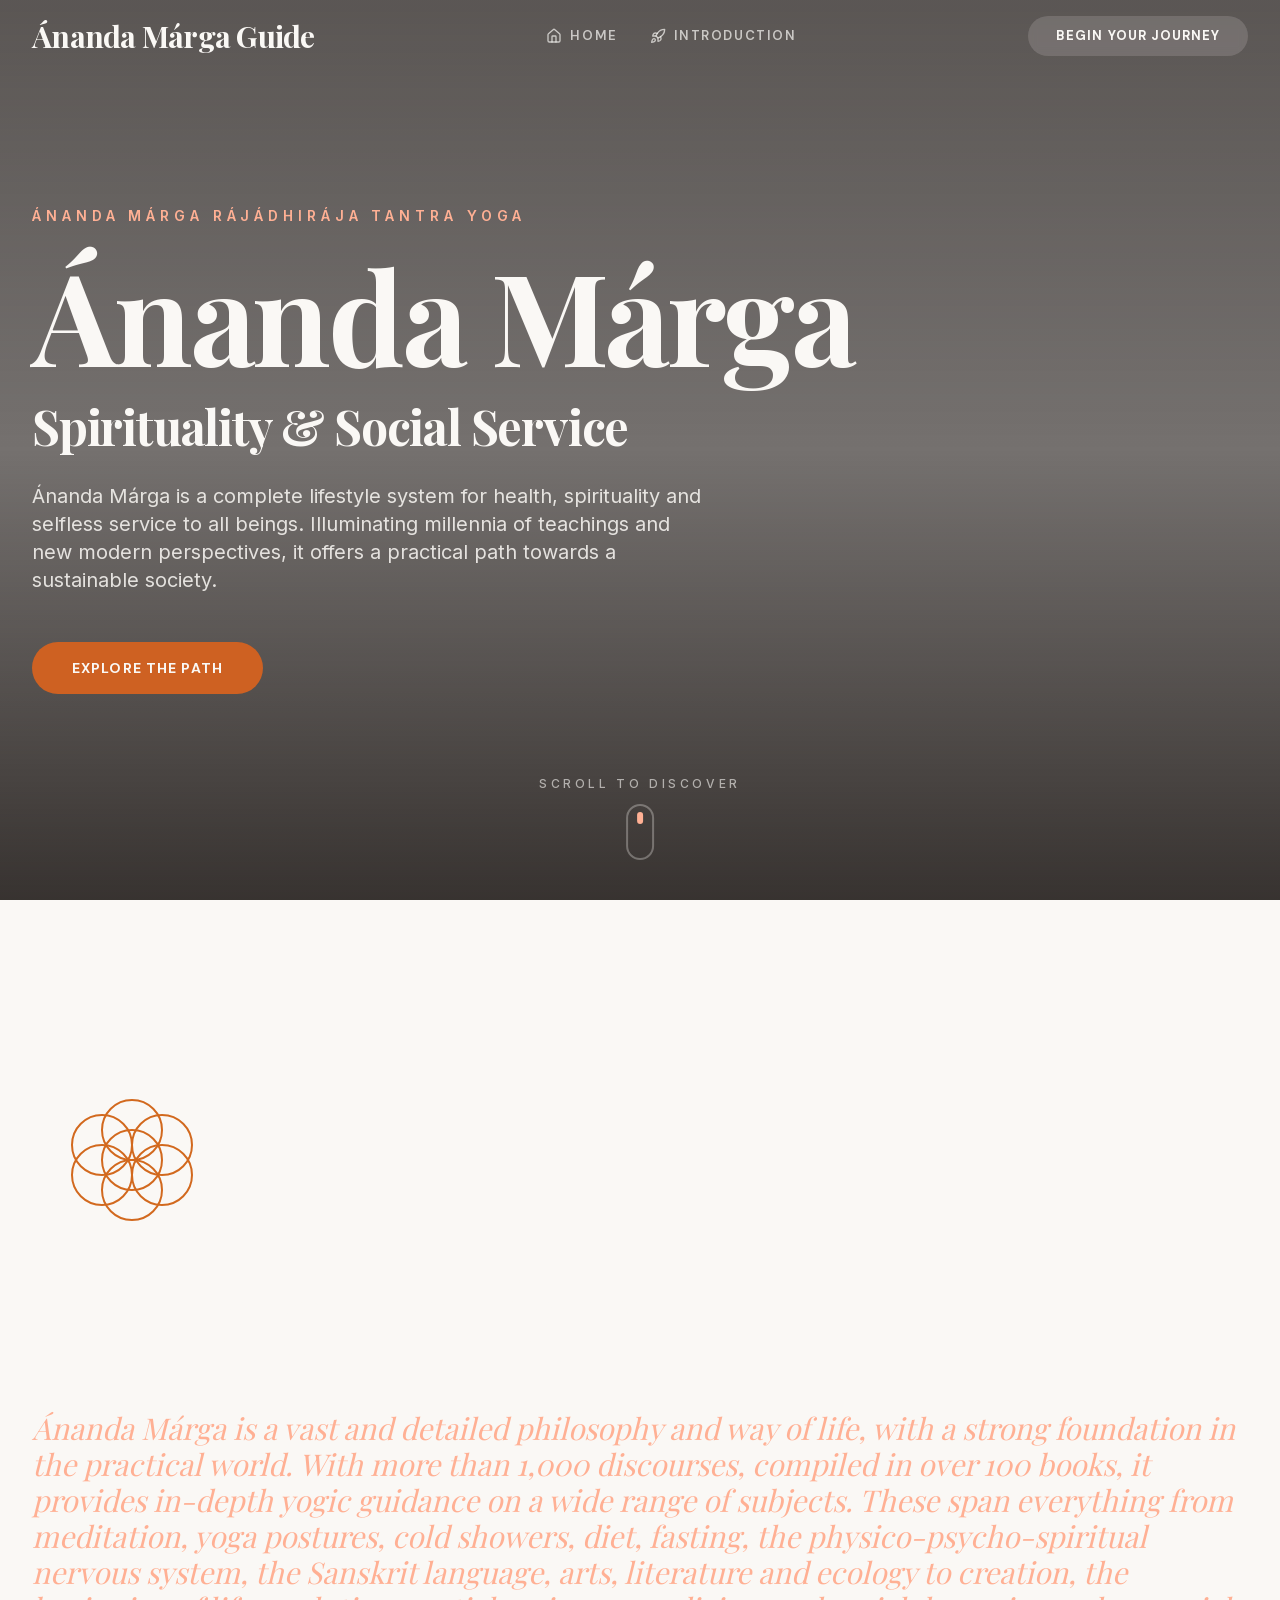
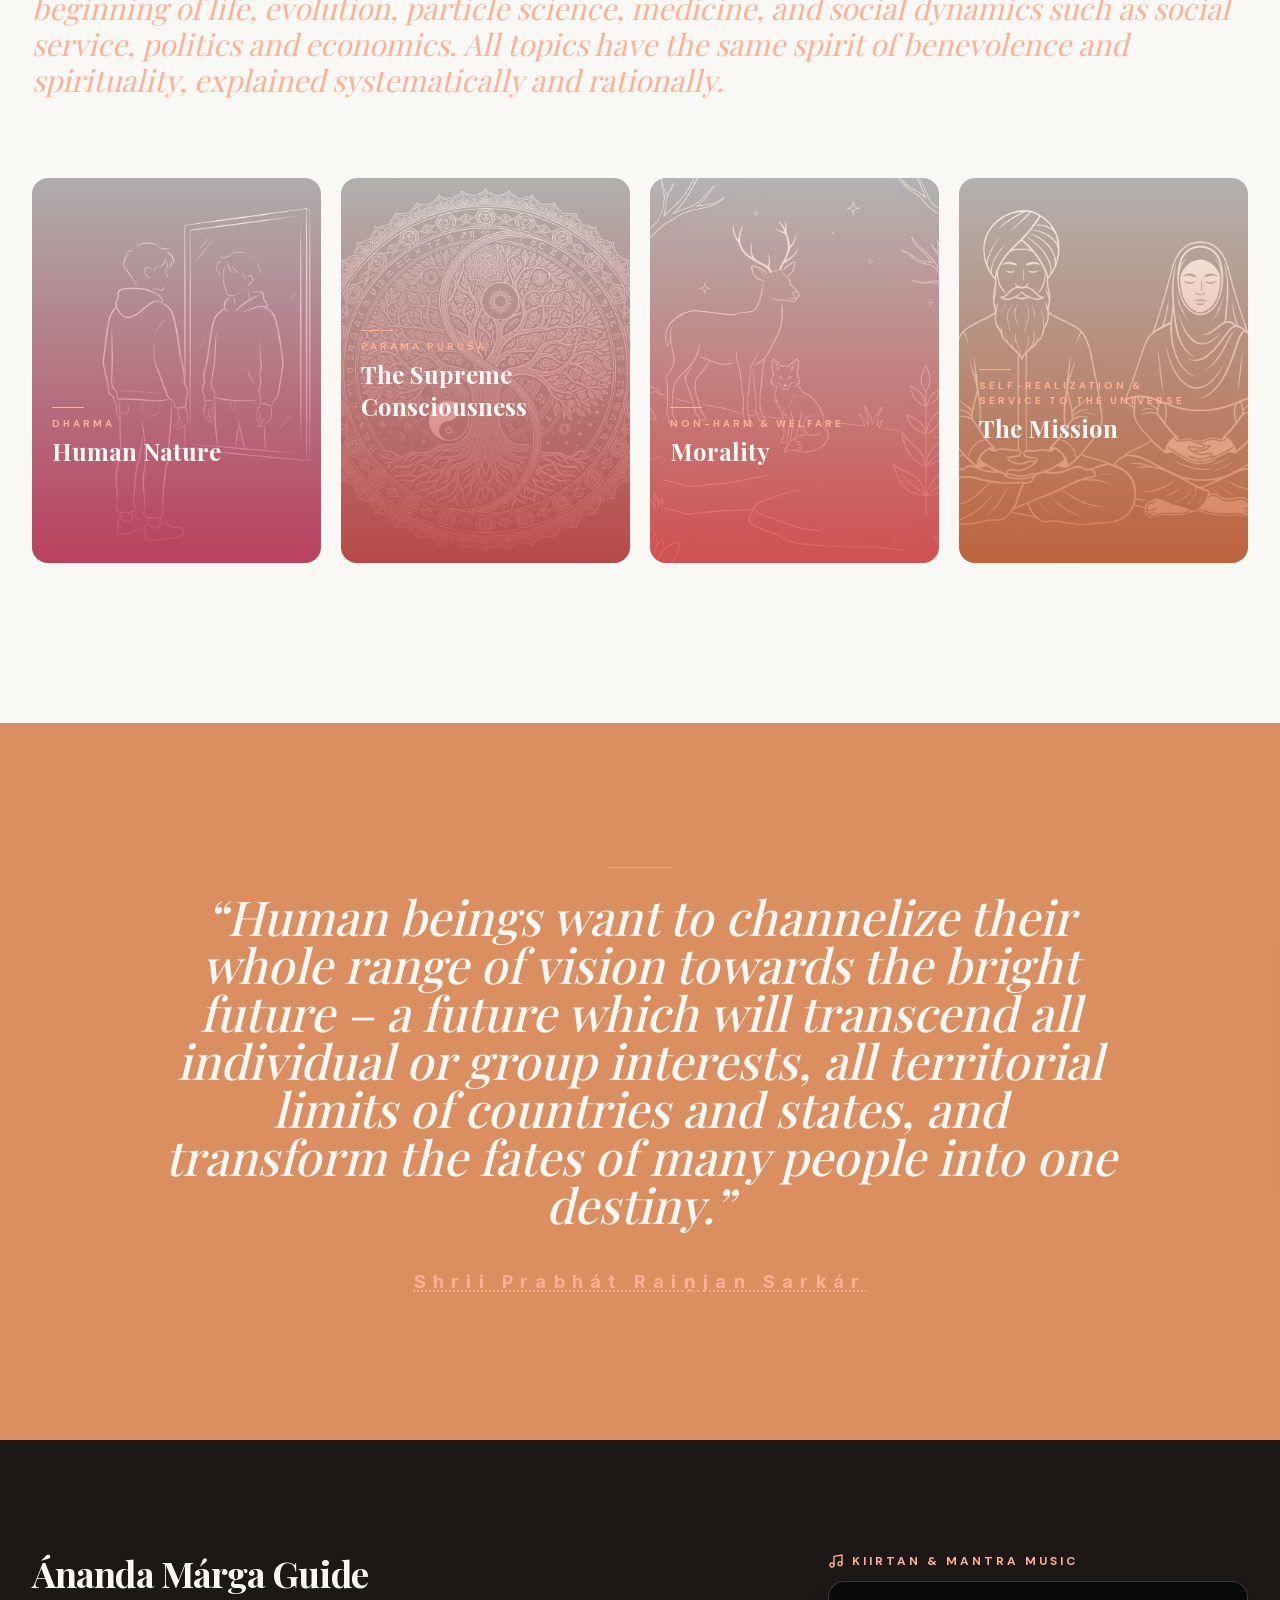
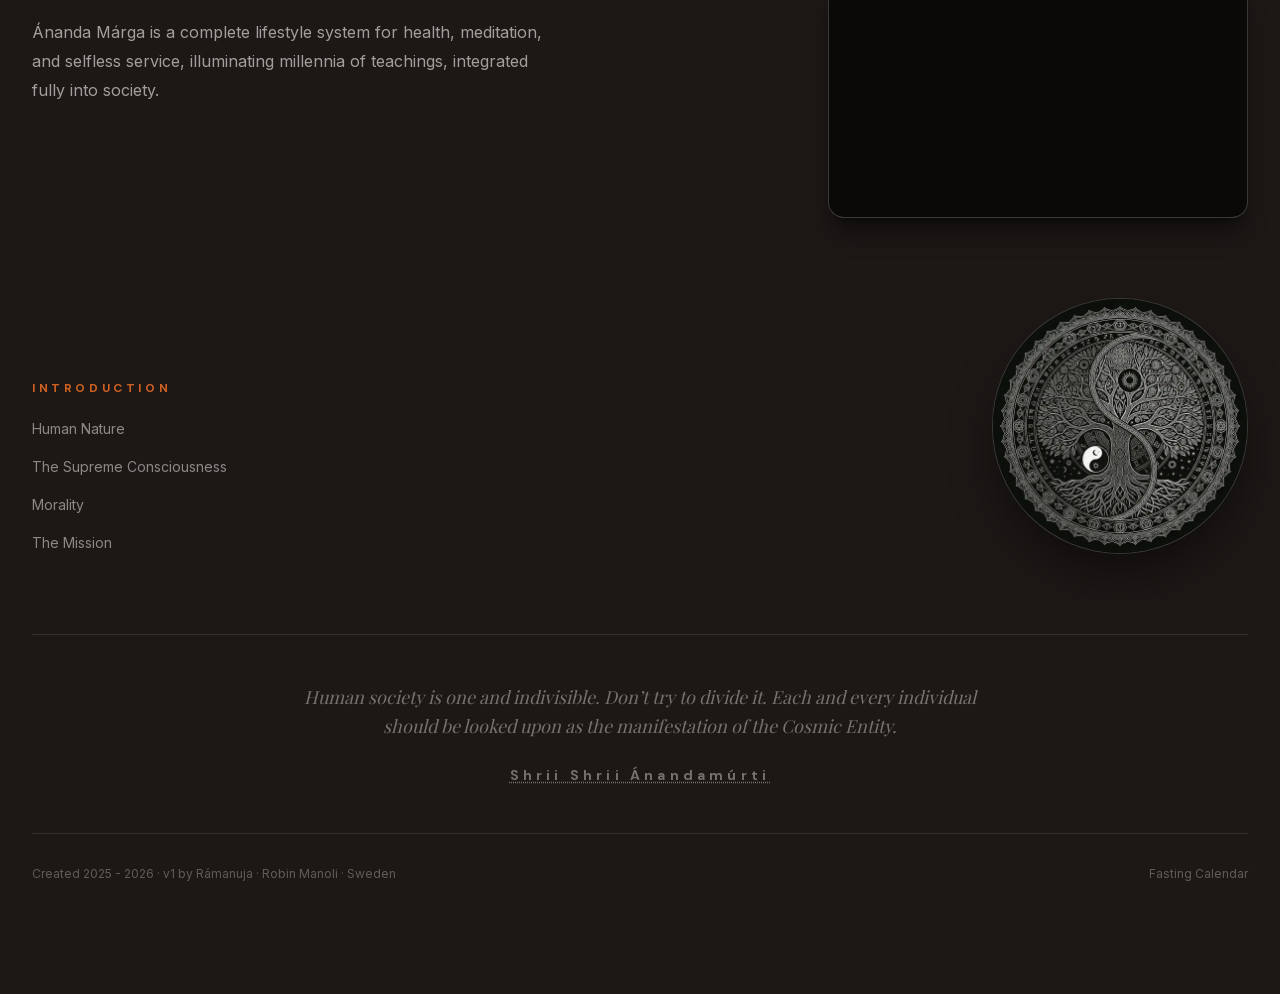
==== commit 5bb7e76c: "ADD Google Search Console verification" ====
--- a/index.html
+++ b/index.html
@@ -1,4 +1,4 @@
-<!DOCTYPE html><!--KtGf8NKLmunDB4_9hrK_W--><html lang="en" class="playfair_display_c6faa590-module__OSdd0a__variable inter_b73d82c5-module__RK-bDG__variable dm_sans_7c030f7-module__81quQG__variable"><head><meta charSet="utf-8"/><meta name="viewport" content="width=device-width, initial-scale=1"/><link rel="preload" href="/_next/static/media/2a65768255d6b625-s.p.d19752fb.woff2" as="font" crossorigin="" type="font/woff2"/><link rel="preload" href="/_next/static/media/5c285b27cdda1fe8-s.p.a62025f2.woff2" as="font" crossorigin="" type="font/woff2"/><link rel="preload" href="/_next/static/media/83afe278b6a6bb3c-s.p.3a6ba036.woff2" as="font" crossorigin="" type="font/woff2"/><link rel="preload" href="/media/med4.jpg" as="image"/><link rel="preload" as="image" href="/media/sacred.svg"/><link rel="stylesheet" href="/_next/static/chunks/fd29af4e08339cfb.css" data-precedence="next"/><link rel="preload" as="script" fetchPriority="low" href="/_next/static/chunks/790a0420d46f760a.js"/><script src="/_next/static/chunks/825aa6fb32f9ea91.js" async=""></script><script src="/_next/static/chunks/773e0c78d2b42b08.js" async=""></script><script src="/_next/static/chunks/turbopack-7afa42b56ad61cdf.js" async=""></script><script src="/_next/static/chunks/c835ef42487ce2c8.js" async=""></script><script src="/_next/static/chunks/f19e4129d752cb5c.js" async=""></script><script src="/_next/static/chunks/48059e3f6863e20f.js" async=""></script><script src="/_next/static/chunks/835c856534c821a5.js" async=""></script><meta name="next-size-adjust" content=""/><meta name="theme-color" content="#e07020"/><title>Ánanda Márga — Spirituality &amp; Social Service</title><meta name="description" content="Ánanda Márga is a complete lifestyle system for health, spirituality and selfless service to all beings. Illuminating millennia of teachings and new modern perspectives, it offers a practical path towards a sustainable society."/><meta property="og:title" content="Ánanda Márga — Spirituality &amp; Social Service"/><meta property="og:description" content="Ánanda Márga is a complete lifestyle system for health, spirituality and selfless service to all beings. Illuminating millennia of teachings and new modern perspectives, it offers a practical path towards a sustainable society."/><meta property="og:url" content="https://infinite-happiness.github.io/"/><meta property="og:site_name" content="Ánanda Márga"/><meta property="og:locale" content="en_US"/><meta property="og:image" content="https://infinite-happiness.github.io/media/med4.jpg"/><meta property="og:image:alt" content="Person practicing meditation at sunrise over misty mountains"/><meta property="og:type" content="website"/><meta name="twitter:card" content="summary_large_image"/><meta name="twitter:title" content="Ánanda Márga — Spirituality &amp; Social Service"/><meta name="twitter:description" content="Ánanda Márga is a complete lifestyle system for health, spirituality and selfless service to all beings. Illuminating millennia of teachings and new modern perspectives, it offers a practical path towards a sustainable society."/><meta name="twitter:image" content="https://infinite-happiness.github.io/media/med4.jpg"/><script src="/_next/static/chunks/a6dad97d9634a72d.js" noModule=""></script></head><body class="font-sans antialiased"><div hidden=""><!--$--><!--/$--></div><div class="fixed inset-0 z-[-2] overflow-hidden"><video autoPlay="" muted="" loop="" playsInline="" preload="auto" class="absolute inset-0 h-full w-full object-cover"><source src="/media/med2-pingpong.mp4" type="video/mp4"/><img src="/media/med4.jpg" alt="Person practicing meditation at sunrise over misty mountains" class="h-full w-full object-cover"/></video></div><div class="fixed inset-0 bg-foreground/60 z-[-1]"></div><div class="fixed inset-0 bg-gradient-to-t from-foreground/70 via-transparent to-foreground/30 z-[-1]"></div><main><header style="transition-duration:2500ms;transition-timing-function:cubic-bezier(0.25, 0.1, 0.25, 1)" class="fixed top-0 left-0 right-0 z-50 transition-all bg-transparent"><nav class="mx-auto flex max-w-7xl items-center justify-between px-6 py-4 lg:px-8"><a class="font-serif text-2xl font-bold tracking-tight text-background transition-opacity duration-300 lg:text-3xl" href="/">Ánanda Márga Guide</a><ul class="hidden items-center gap-8 lg:flex"><li><a class="flex items-center gap-2 font-ui text-[13px] font-semibold uppercase tracking-[0.12em] transition-colors duration-300 text-background/70 hover:text-background" href="/"><svg xmlns="http://www.w3.org/2000/svg" width="24" height="24" viewBox="0 0 24 24" fill="none" stroke="currentColor" stroke-width="2" stroke-linecap="round" stroke-linejoin="round" class="lucide lucide-house h-4 w-4" aria-hidden="true"><path d="M15 21v-8a1 1 0 0 0-1-1h-4a1 1 0 0 0-1 1v8"></path><path d="M3 10a2 2 0 0 1 .709-1.528l7-6a2 2 0 0 1 2.582 0l7 6A2 2 0 0 1 21 10v9a2 2 0 0 1-2 2H5a2 2 0 0 1-2-2z"></path></svg>Home</a></li><li><a class="flex items-center gap-2 font-ui text-[13px] font-semibold uppercase tracking-[0.12em] transition-colors duration-300 text-background/70 hover:text-background" href="/#introduction"><svg xmlns="http://www.w3.org/2000/svg" width="24" height="24" viewBox="0 0 24 24" fill="none" stroke="currentColor" stroke-width="2" stroke-linecap="round" stroke-linejoin="round" class="lucide lucide-rocket h-4 w-4" aria-hidden="true"><path d="M4.5 16.5c-1.5 1.26-2 5-2 5s3.74-.5 5-2c.71-.84.7-2.13-.09-2.91a2.18 2.18 0 0 0-2.91-.09z"></path><path d="m12 15-3-3a22 22 0 0 1 2-3.95A12.88 12.88 0 0 1 22 2c0 2.72-.78 7.5-6 11a22.35 22.35 0 0 1-4 2z"></path><path d="M9 12H4s.55-3.03 2-4c1.62-1.08 5 0 5 0"></path><path d="M12 15v5s3.03-.55 4-2c1.08-1.62 0-5 0-5"></path></svg>Introduction</a></li></ul><a class="hidden rounded-full px-7 py-2.5 font-ui text-[13px] font-bold uppercase tracking-[0.08em] transition-all duration-300 lg:inline-block bg-background/15 text-background backdrop-blur-sm hover:bg-background/25" href="/#introduction">Begin Your Journey</a><button class="text-background transition-colors duration-300 lg:hidden" aria-label="Open menu"><svg xmlns="http://www.w3.org/2000/svg" width="24" height="24" viewBox="0 0 24 24" fill="none" stroke="currentColor" stroke-width="2" stroke-linecap="round" stroke-linejoin="round" class="lucide lucide-menu h-7 w-7" aria-hidden="true"><path d="M4 5h16"></path><path d="M4 12h16"></path><path d="M4 19h16"></path></svg></button></nav><div class="fixed inset-0 top-0 z-40 bg-burnt-sienna transition-transform duration-500 ease-out lg:hidden translate-x-full"><div class="flex items-center justify-between px-6 py-4"><a class="font-serif text-2xl font-bold tracking-tight text-background" href="/">Ánanda Márga</a><button class="text-background" aria-label="Close menu"><svg xmlns="http://www.w3.org/2000/svg" width="24" height="24" viewBox="0 0 24 24" fill="none" stroke="currentColor" stroke-width="2" stroke-linecap="round" stroke-linejoin="round" class="lucide lucide-x h-7 w-7" aria-hidden="true"><path d="M18 6 6 18"></path><path d="m6 6 12 12"></path></svg></button></div><div class="mx-6 mt-2 h-px bg-background/15"></div><ul class="flex flex-col gap-1 px-6 pt-6"><li><a class="flex items-center gap-4 rounded-xl px-4 py-4 font-ui text-base font-semibold uppercase tracking-wide text-background transition-all hover:bg-background/10" style="animation-delay:0ms" href="/"><svg xmlns="http://www.w3.org/2000/svg" width="24" height="24" viewBox="0 0 24 24" fill="none" stroke="currentColor" stroke-width="2" stroke-linecap="round" stroke-linejoin="round" class="lucide lucide-house h-5 w-5 text-peach-sunset" aria-hidden="true"><path d="M15 21v-8a1 1 0 0 0-1-1h-4a1 1 0 0 0-1 1v8"></path><path d="M3 10a2 2 0 0 1 .709-1.528l7-6a2 2 0 0 1 2.582 0l7 6A2 2 0 0 1 21 10v9a2 2 0 0 1-2 2H5a2 2 0 0 1-2-2z"></path></svg>Home</a></li><li><a class="flex items-center gap-4 rounded-xl px-4 py-4 font-ui text-base font-semibold uppercase tracking-wide text-background transition-all hover:bg-background/10" href="/#introduction"><svg xmlns="http://www.w3.org/2000/svg" width="24" height="24" viewBox="0 0 24 24" fill="none" stroke="currentColor" stroke-width="2" stroke-linecap="round" stroke-linejoin="round" class="lucide lucide-rocket h-5 w-5 text-peach-sunset" aria-hidden="true"><path d="M4.5 16.5c-1.5 1.26-2 5-2 5s3.74-.5 5-2c.71-.84.7-2.13-.09-2.91a2.18 2.18 0 0 0-2.91-.09z"></path><path d="m12 15-3-3a22 22 0 0 1 2-3.95A12.88 12.88 0 0 1 22 2c0 2.72-.78 7.5-6 11a22.35 22.35 0 0 1-4 2z"></path><path d="M9 12H4s.55-3.03 2-4c1.62-1.08 5 0 5 0"></path><path d="M12 15v5s3.03-.55 4-2c1.08-1.62 0-5 0-5"></path></svg>Introduction</a></li></ul><div class="px-6 pt-8"><a class="block w-full rounded-full bg-background px-8 py-4 text-center font-ui text-base font-bold uppercase tracking-wide text-burnt-sienna transition-all hover:bg-background/90" href="/#introduction">Begin Your Journey</a></div></div></header><section class="relative flex min-h-screen items-center z-10"><div class="mx-auto w-full max-w-7xl px-6 py-32 lg:px-8"><div class="max-w-4xl"><p class="mb-6 animate-fade-in-up text-sm font-semibold uppercase tracking-[0.35em] text-peach-sunset">Ánanda Márga Rájádhirája Tantra Yoga</p><h1 class="animate-fade-in-up font-serif text-6xl font-bold leading-[1.05] tracking-tight text-background delay-200 md:text-8xl lg:text-[128px] text-balance">Ánanda Márga</h1><h2 class="mt-6 animate-fade-in-up font-serif text-3xl font-bold leading-tight tracking-tight text-background delay-200 md:text-4xl lg:text-5xl text-balance">Spirituality &amp; Social Service</h2><p class="mt-8 max-w-2xl animate-fade-in-up text-lg leading-[1.8] text-background/85 delay-400 md:text-xl text-pretty">Ánanda Márga is a complete lifestyle system for health, spirituality and selfless service to all beings. Illuminating millennia of teachings and new modern perspectives, it offers a practical path towards a sustainable society.</p><div class="mt-12 flex animate-fade-in-up flex-wrap gap-5 delay-600"><button class="group rounded-full bg-burnt-sienna px-10 py-4 font-ui text-sm font-bold uppercase tracking-[0.08em] text-background transition-all duration-300 hover:bg-terracotta hover:shadow-xl hover:shadow-terracotta/30">Explore the Path</button></div></div></div><div class="absolute bottom-10 left-1/2 -translate-x-1/2"><div class="flex flex-col items-center gap-3"><span class="text-xs font-medium uppercase tracking-[0.3em] text-background/60">Scroll to discover</span><div class="h-14 w-7 rounded-full border-2 border-background/30 p-1.5"><div class="mx-auto h-3 w-1.5 animate-bounce rounded-full bg-peach-sunset"></div></div></div></div></section><section id="introduction" class="scroll-mt-20 overflow-hidden py-28 lg:py-40"><div class="mx-auto max-w-7xl px-6 lg:px-8"><div class="mb-10 transition-all duration-1000 opacity-0 translate-y-10"><img src="/media/sacred.svg" alt=""/><h2 class="font-serif text-5xl font-bold leading-[1.05] tracking-tight text-background text-balance md:text-7xl lg:text-[110px]">Introduction</h2></div><p class="font-serif text-xl italic leading-relaxed text-peach-sunset text-pretty md:text-3xl mb-20">Ánanda Márga is a vast and detailed philosophy and way of life, with a strong foundation in the practical world.
+<!DOCTYPE html><!--ICr3mi4z6_H_f3f_b95FI--><html lang="en" class="playfair_display_c6faa590-module__OSdd0a__variable inter_b73d82c5-module__RK-bDG__variable dm_sans_7c030f7-module__81quQG__variable"><head><meta charSet="utf-8"/><meta name="viewport" content="width=device-width, initial-scale=1"/><link rel="preload" href="/_next/static/media/2a65768255d6b625-s.p.d19752fb.woff2" as="font" crossorigin="" type="font/woff2"/><link rel="preload" href="/_next/static/media/5c285b27cdda1fe8-s.p.a62025f2.woff2" as="font" crossorigin="" type="font/woff2"/><link rel="preload" href="/_next/static/media/83afe278b6a6bb3c-s.p.3a6ba036.woff2" as="font" crossorigin="" type="font/woff2"/><link rel="preload" href="/media/med4.jpg" as="image"/><link rel="preload" as="image" href="/media/sacred.svg"/><link rel="stylesheet" href="/_next/static/chunks/fd29af4e08339cfb.css" data-precedence="next"/><link rel="preload" as="script" fetchPriority="low" href="/_next/static/chunks/790a0420d46f760a.js"/><script src="/_next/static/chunks/825aa6fb32f9ea91.js" async=""></script><script src="/_next/static/chunks/773e0c78d2b42b08.js" async=""></script><script src="/_next/static/chunks/turbopack-7afa42b56ad61cdf.js" async=""></script><script src="/_next/static/chunks/c835ef42487ce2c8.js" async=""></script><script src="/_next/static/chunks/f19e4129d752cb5c.js" async=""></script><script src="/_next/static/chunks/48059e3f6863e20f.js" async=""></script><script src="/_next/static/chunks/835c856534c821a5.js" async=""></script><meta name="next-size-adjust" content=""/><meta name="theme-color" content="#e07020"/><title>Ánanda Márga — Spirituality &amp; Social Service</title><meta name="description" content="Ánanda Márga is a complete lifestyle system for health, spirituality and selfless service to all beings. Illuminating millennia of teachings and new modern perspectives, it offers a practical path towards a sustainable society."/><meta property="og:title" content="Ánanda Márga — Spirituality &amp; Social Service"/><meta property="og:description" content="Ánanda Márga is a complete lifestyle system for health, spirituality and selfless service to all beings. Illuminating millennia of teachings and new modern perspectives, it offers a practical path towards a sustainable society."/><meta property="og:url" content="https://infinite-happiness.github.io/"/><meta property="og:site_name" content="Ánanda Márga"/><meta property="og:locale" content="en_US"/><meta property="og:image" content="https://infinite-happiness.github.io/media/med4.jpg"/><meta property="og:image:alt" content="Person practicing meditation at sunrise over misty mountains"/><meta property="og:type" content="website"/><meta name="twitter:card" content="summary_large_image"/><meta name="twitter:title" content="Ánanda Márga — Spirituality &amp; Social Service"/><meta name="twitter:description" content="Ánanda Márga is a complete lifestyle system for health, spirituality and selfless service to all beings. Illuminating millennia of teachings and new modern perspectives, it offers a practical path towards a sustainable society."/><meta name="twitter:image" content="https://infinite-happiness.github.io/media/med4.jpg"/><script src="/_next/static/chunks/a6dad97d9634a72d.js" noModule=""></script></head><body class="font-sans antialiased"><div hidden=""><!--$--><!--/$--></div><div class="fixed inset-0 z-[-2] overflow-hidden"><video autoPlay="" muted="" loop="" playsInline="" preload="auto" class="absolute inset-0 h-full w-full object-cover"><source src="/media/med2-pingpong.mp4" type="video/mp4"/><img src="/media/med4.jpg" alt="Person practicing meditation at sunrise over misty mountains" class="h-full w-full object-cover"/></video></div><div class="fixed inset-0 bg-foreground/60 z-[-1]"></div><div class="fixed inset-0 bg-gradient-to-t from-foreground/70 via-transparent to-foreground/30 z-[-1]"></div><main><header style="transition-duration:2500ms;transition-timing-function:cubic-bezier(0.25, 0.1, 0.25, 1)" class="fixed top-0 left-0 right-0 z-50 transition-all bg-transparent"><nav class="mx-auto flex max-w-7xl items-center justify-between px-6 py-4 lg:px-8"><a class="font-serif text-2xl font-bold tracking-tight text-background transition-opacity duration-300 lg:text-3xl" href="/">Ánanda Márga Guide</a><ul class="hidden items-center gap-8 lg:flex"><li><a class="flex items-center gap-2 font-ui text-[13px] font-semibold uppercase tracking-[0.12em] transition-colors duration-300 text-background/70 hover:text-background" href="/"><svg xmlns="http://www.w3.org/2000/svg" width="24" height="24" viewBox="0 0 24 24" fill="none" stroke="currentColor" stroke-width="2" stroke-linecap="round" stroke-linejoin="round" class="lucide lucide-house h-4 w-4" aria-hidden="true"><path d="M15 21v-8a1 1 0 0 0-1-1h-4a1 1 0 0 0-1 1v8"></path><path d="M3 10a2 2 0 0 1 .709-1.528l7-6a2 2 0 0 1 2.582 0l7 6A2 2 0 0 1 21 10v9a2 2 0 0 1-2 2H5a2 2 0 0 1-2-2z"></path></svg>Home</a></li><li><a class="flex items-center gap-2 font-ui text-[13px] font-semibold uppercase tracking-[0.12em] transition-colors duration-300 text-background/70 hover:text-background" href="/#introduction"><svg xmlns="http://www.w3.org/2000/svg" width="24" height="24" viewBox="0 0 24 24" fill="none" stroke="currentColor" stroke-width="2" stroke-linecap="round" stroke-linejoin="round" class="lucide lucide-rocket h-4 w-4" aria-hidden="true"><path d="M4.5 16.5c-1.5 1.26-2 5-2 5s3.74-.5 5-2c.71-.84.7-2.13-.09-2.91a2.18 2.18 0 0 0-2.91-.09z"></path><path d="m12 15-3-3a22 22 0 0 1 2-3.95A12.88 12.88 0 0 1 22 2c0 2.72-.78 7.5-6 11a22.35 22.35 0 0 1-4 2z"></path><path d="M9 12H4s.55-3.03 2-4c1.62-1.08 5 0 5 0"></path><path d="M12 15v5s3.03-.55 4-2c1.08-1.62 0-5 0-5"></path></svg>Introduction</a></li></ul><a class="hidden rounded-full px-7 py-2.5 font-ui text-[13px] font-bold uppercase tracking-[0.08em] transition-all duration-300 lg:inline-block bg-background/15 text-background backdrop-blur-sm hover:bg-background/25" href="/#introduction">Begin Your Journey</a><button class="text-background transition-colors duration-300 lg:hidden" aria-label="Open menu"><svg xmlns="http://www.w3.org/2000/svg" width="24" height="24" viewBox="0 0 24 24" fill="none" stroke="currentColor" stroke-width="2" stroke-linecap="round" stroke-linejoin="round" class="lucide lucide-menu h-7 w-7" aria-hidden="true"><path d="M4 5h16"></path><path d="M4 12h16"></path><path d="M4 19h16"></path></svg></button></nav><div class="fixed inset-0 top-0 z-40 bg-burnt-sienna transition-transform duration-500 ease-out lg:hidden translate-x-full"><div class="flex items-center justify-between px-6 py-4"><a class="font-serif text-2xl font-bold tracking-tight text-background" href="/">Ánanda Márga</a><button class="text-background" aria-label="Close menu"><svg xmlns="http://www.w3.org/2000/svg" width="24" height="24" viewBox="0 0 24 24" fill="none" stroke="currentColor" stroke-width="2" stroke-linecap="round" stroke-linejoin="round" class="lucide lucide-x h-7 w-7" aria-hidden="true"><path d="M18 6 6 18"></path><path d="m6 6 12 12"></path></svg></button></div><div class="mx-6 mt-2 h-px bg-background/15"></div><ul class="flex flex-col gap-1 px-6 pt-6"><li><a class="flex items-center gap-4 rounded-xl px-4 py-4 font-ui text-base font-semibold uppercase tracking-wide text-background transition-all hover:bg-background/10" style="animation-delay:0ms" href="/"><svg xmlns="http://www.w3.org/2000/svg" width="24" height="24" viewBox="0 0 24 24" fill="none" stroke="currentColor" stroke-width="2" stroke-linecap="round" stroke-linejoin="round" class="lucide lucide-house h-5 w-5 text-peach-sunset" aria-hidden="true"><path d="M15 21v-8a1 1 0 0 0-1-1h-4a1 1 0 0 0-1 1v8"></path><path d="M3 10a2 2 0 0 1 .709-1.528l7-6a2 2 0 0 1 2.582 0l7 6A2 2 0 0 1 21 10v9a2 2 0 0 1-2 2H5a2 2 0 0 1-2-2z"></path></svg>Home</a></li><li><a class="flex items-center gap-4 rounded-xl px-4 py-4 font-ui text-base font-semibold uppercase tracking-wide text-background transition-all hover:bg-background/10" href="/#introduction"><svg xmlns="http://www.w3.org/2000/svg" width="24" height="24" viewBox="0 0 24 24" fill="none" stroke="currentColor" stroke-width="2" stroke-linecap="round" stroke-linejoin="round" class="lucide lucide-rocket h-5 w-5 text-peach-sunset" aria-hidden="true"><path d="M4.5 16.5c-1.5 1.26-2 5-2 5s3.74-.5 5-2c.71-.84.7-2.13-.09-2.91a2.18 2.18 0 0 0-2.91-.09z"></path><path d="m12 15-3-3a22 22 0 0 1 2-3.95A12.88 12.88 0 0 1 22 2c0 2.72-.78 7.5-6 11a22.35 22.35 0 0 1-4 2z"></path><path d="M9 12H4s.55-3.03 2-4c1.62-1.08 5 0 5 0"></path><path d="M12 15v5s3.03-.55 4-2c1.08-1.62 0-5 0-5"></path></svg>Introduction</a></li></ul><div class="px-6 pt-8"><a class="block w-full rounded-full bg-background px-8 py-4 text-center font-ui text-base font-bold uppercase tracking-wide text-burnt-sienna transition-all hover:bg-background/90" href="/#introduction">Begin Your Journey</a></div></div></header><section class="relative flex min-h-screen items-center z-10"><div class="mx-auto w-full max-w-7xl px-6 py-32 lg:px-8"><div class="max-w-4xl"><p class="mb-6 animate-fade-in-up text-sm font-semibold uppercase tracking-[0.35em] text-peach-sunset">Ánanda Márga Rájádhirája Tantra Yoga</p><h1 class="animate-fade-in-up font-serif text-6xl font-bold leading-[1.05] tracking-tight text-background delay-200 md:text-8xl lg:text-[128px] text-balance">Ánanda Márga</h1><h2 class="mt-6 animate-fade-in-up font-serif text-3xl font-bold leading-tight tracking-tight text-background delay-200 md:text-4xl lg:text-5xl text-balance">Spirituality &amp; Social Service</h2><p class="mt-8 max-w-2xl animate-fade-in-up text-lg leading-[1.8] text-background/85 delay-400 md:text-xl text-pretty">Ánanda Márga is a complete lifestyle system for health, spirituality and selfless service to all beings. Illuminating millennia of teachings and new modern perspectives, it offers a practical path towards a sustainable society.</p><div class="mt-12 flex animate-fade-in-up flex-wrap gap-5 delay-600"><button class="group rounded-full bg-burnt-sienna px-10 py-4 font-ui text-sm font-bold uppercase tracking-[0.08em] text-background transition-all duration-300 hover:bg-terracotta hover:shadow-xl hover:shadow-terracotta/30">Explore the Path</button></div></div></div><div class="absolute bottom-10 left-1/2 -translate-x-1/2"><div class="flex flex-col items-center gap-3"><span class="text-xs font-medium uppercase tracking-[0.3em] text-background/60">Scroll to discover</span><div class="h-14 w-7 rounded-full border-2 border-background/30 p-1.5"><div class="mx-auto h-3 w-1.5 animate-bounce rounded-full bg-peach-sunset"></div></div></div></div></section><section id="introduction" class="scroll-mt-20 overflow-hidden py-28 lg:py-40"><div class="mx-auto max-w-7xl px-6 lg:px-8"><div class="mb-10 transition-all duration-1000 opacity-0 translate-y-10"><img src="/media/sacred.svg" alt=""/><h2 class="font-serif text-5xl font-bold leading-[1.05] tracking-tight text-background text-balance md:text-7xl lg:text-[110px]">Introduction</h2></div><p class="font-serif text-xl italic leading-relaxed text-peach-sunset text-pretty md:text-3xl mb-20">Ánanda Márga is a vast and detailed philosophy and way of life, with a strong foundation in the practical world.
    With more than 1,000 discourses, compiled in over 100 books, it provides in-depth yogic guidance on a wide range of subjects.
    These span everything from meditation, yoga postures, cold showers, diet, fasting, the physico-psycho-spiritual nervous system, the Sanskrit language, arts, literature and ecology to creation, the beginning of life, evolution, particle science, medicine, and social dynamics such as social service, politics and economics.
-   All topics have the same spirit of benevolence and spirituality, explained systematically and rationally.</p><div class="grid grid-cols-1 gap-5 sm:grid-cols-2 lg:grid-cols-4 transition-all duration-1000 opacity-0 translate-y-10"><a class="group relative aspect-[3/4] overflow-hidden rounded-2xl" style="view-transition-name:card-dharma" href="/introduction/dharma/"><img alt="Human Nature — Dharma" loading="lazy" decoding="async" data-nimg="fill" class="object-cover transition-transform duration-700 group-hover:scale-110 opacity-30" style="position:absolute;height:100%;width:100%;left:0;top:0;right:0;bottom:0;color:transparent" src="/media/introduction/dharma.webp"/><div class="absolute inset-0 bg-gradient-to-t from-rose-700/70 to-transparent transition-opacity duration-500 group-hover:opacity-90" style="view-transition-name:card-bg-dharma"></div><div class="absolute inset-0 flex flex-col justify-end p-5"><div class="mb-2 h-px w-8 bg-peach-sunset transition-all duration-500 group-hover:w-14"></div><p class="font-ui text-[10px] font-bold uppercase tracking-[0.3em] text-peach-sunset text-balance">Dharma</p><h3 class="mt-1 font-serif text-xl font-bold leading-tight text-background lg:text-2xl">Human Nature</h3><p class="mt-2 text-sm leading-relaxed text-background/70 opacity-100 sm:opacity-0 sm:group-hover:opacity-100 text-pretty">The difference between a healthy lifestyle and an imposed one, and how it relates to the thirst for Infinity.</p></div></a><a class="group relative aspect-[3/4] overflow-hidden rounded-2xl" style="view-transition-name:card-supreme-consciousness" href="/introduction/supreme-consciousness/"><img alt="The Supreme Consciousness — Parama Puruśa" loading="lazy" decoding="async" data-nimg="fill" class="object-cover transition-transform duration-700 group-hover:scale-110 opacity-30" style="position:absolute;height:100%;width:100%;left:0;top:0;right:0;bottom:0;color:transparent" src="/media/introduction/supreme-consciousness.webp"/><div class="absolute inset-0 bg-gradient-to-t from-red-700/70 to-transparent transition-opacity duration-500 group-hover:opacity-90" style="view-transition-name:card-bg-supreme-consciousness"></div><div class="absolute inset-0 flex flex-col justify-end p-5"><div class="mb-2 h-px w-8 bg-peach-sunset transition-all duration-500 group-hover:w-14"></div><p class="font-ui text-[10px] font-bold uppercase tracking-[0.3em] text-peach-sunset text-balance">Parama Puruśa</p><h3 class="mt-1 font-serif text-xl font-bold leading-tight text-background lg:text-2xl">The Supreme Consciousness</h3><p class="mt-2 text-sm leading-relaxed text-background/70 opacity-100 sm:opacity-0 sm:group-hover:opacity-100 text-pretty">God, the Universe, and the Supreme Consciousness-Energy Source of the Universe, and the principles behind creation, evolution, and the path of yoga.</p></div></a><a class="group relative aspect-[3/4] overflow-hidden rounded-2xl" style="view-transition-name:card-morality" href="/introduction/morality/"><img alt="Morality — Non-harm &amp; Welfare" loading="lazy" decoding="async" data-nimg="fill" class="object-cover transition-transform duration-700 group-hover:scale-110 opacity-30" style="position:absolute;height:100%;width:100%;left:0;top:0;right:0;bottom:0;color:transparent" src="/media/introduction/morality.webp"/><div class="absolute inset-0 bg-gradient-to-t from-red-600/70 to-transparent transition-opacity duration-500 group-hover:opacity-90" style="view-transition-name:card-bg-morality"></div><div class="absolute inset-0 flex flex-col justify-end p-5"><div class="mb-2 h-px w-8 bg-peach-sunset transition-all duration-500 group-hover:w-14"></div><p class="font-ui text-[10px] font-bold uppercase tracking-[0.3em] text-peach-sunset text-balance">Non-harm &amp; Welfare</p><h3 class="mt-1 font-serif text-xl font-bold leading-tight text-background lg:text-2xl">Morality</h3><p class="mt-2 text-sm leading-relaxed text-background/70 opacity-100 sm:opacity-0 sm:group-hover:opacity-100 text-pretty">Not harming harmless beings, serving all beings, and ever-deepening the link to the Supreme Consciousness.</p></div></a><a class="group relative aspect-[3/4] overflow-hidden rounded-2xl" style="view-transition-name:card-mission" href="/introduction/mission/"><img alt="The Mission — Self-Realization &amp; Service to the Universe" loading="lazy" decoding="async" data-nimg="fill" class="object-cover transition-transform duration-700 group-hover:scale-110 opacity-30" style="position:absolute;height:100%;width:100%;left:0;top:0;right:0;bottom:0;color:transparent" src="/media/introduction/mission.webp"/><div class="absolute inset-0 bg-gradient-to-t from-orange-700/70 to-transparent transition-opacity duration-500 group-hover:opacity-90" style="view-transition-name:card-bg-mission"></div><div class="absolute inset-0 flex flex-col justify-end p-5"><div class="mb-2 h-px w-8 bg-peach-sunset transition-all duration-500 group-hover:w-14"></div><p class="font-ui text-[10px] font-bold uppercase tracking-[0.3em] text-peach-sunset text-balance">Self-Realization &amp; Service to the Universe</p><h3 class="mt-1 font-serif text-xl font-bold leading-tight text-background lg:text-2xl">The Mission</h3><p class="mt-2 text-sm leading-relaxed text-background/70 opacity-100 sm:opacity-0 sm:group-hover:opacity-100 text-pretty">How Ánanda Márga transforms spiritual practice into active social service. The global welfare mission of Ánanda Márga Pracáraka Saḿgha.</p></div></a></div></div></section><section class="bg-burnt-sienna/70 py-24 lg:py-36"><div class="mx-auto max-w-5xl px-6 text-center lg:px-8"><blockquote class="transition-all duration-1000 opacity-0 translate-y-8"><div class="mb-6 flex justify-center"><div class="h-px w-16 bg-peach-sunset/60"></div></div><p class="font-serif text-2xl font-medium italic leading-[1.4] text-background md:text-4xl lg:text-5xl text-balance">“Human beings want to channelize their whole range of vision towards the bright future – a future which will transcend all individual or group interests, all territorial limits of countries and states, and transform the fates of many people into one destiny.”</p><footer class="mt-10 text-base font-bold uppercase tracking-[0.4em] text-peach-sunset md:text-lg"><span class="relative inline-block"><button type="button" class="underline decoration-dotted underline-offset-2 cursor-help">Shrii Prabhát Raiṋjan Sarkár</button></span></footer></blockquote></div></section><footer id="community" class="border-t border-foreground/10 bg-foreground"><div class="mx-auto max-w-7xl px-6 py-20 lg:px-8 lg:py-28"><div class="mb-20 flex flex-col justify-between gap-10 md:flex-row md:items-start"><div class="max-w-lg"><a class="font-serif text-3xl font-bold tracking-tight text-background lg:text-4xl" href="/">Ánanda Márga Guide</a><p class="mt-6 text-base leading-[1.8] text-background/60 text-pretty">Ánanda Márga is a complete lifestyle system for health, meditation, and selfless service, illuminating millennia of teachings, integrated fully into society.</p></div><div class="w-full md:w-auto md:shrink-0"><div class="mb-3 flex items-center gap-2 font-ui text-xs font-bold uppercase tracking-[0.25em] text-peach-sunset"><svg xmlns="http://www.w3.org/2000/svg" width="24" height="24" viewBox="0 0 24 24" fill="none" stroke="currentColor" stroke-width="2" stroke-linecap="round" stroke-linejoin="round" class="lucide lucide-music h-4 w-4" aria-hidden="true"><path d="M9 18V5l12-2v13"></path><circle cx="6" cy="18" r="3"></circle><circle cx="18" cy="16" r="3"></circle></svg><span>Kiirtan &amp; Mantra Music</span></div><div class="relative aspect-video w-full overflow-hidden rounded-2xl border border-background/20 bg-black/60 shadow-xl shadow-black/40 sm:w-[360px] md:w-[380px] lg:w-[420px]"><iframe src="https://www.youtube.com/embed/videoseries?list=PLf5GLxyy32U3e7kTUCR2Ek6otbEBeK6BG&amp;playsinline=1" title="Ánanda Márga Kiirtan Playlist" class="h-full w-full border-0" allow="accelerometer; autoplay; clipboard-write; encrypted-media; gyroscope; picture-in-picture" allowFullScreen=""></iframe></div></div></div><div class="flex flex-col justify-between gap-12 md:flex-row md:items-end"><div class="grid flex-1 grid-cols-2 gap-10 sm:grid-cols-3"><div><h4 class="mb-5 font-ui text-xs font-bold uppercase tracking-[0.3em] text-burnt-sienna">Introduction</h4><ul class="flex flex-col gap-3.5"><li><a class="text-sm text-background/50 transition-colors duration-300 hover:text-peach-sunset" href="/introduction/dharma/">Human Nature</a></li><li><a class="text-sm text-background/50 transition-colors duration-300 hover:text-peach-sunset" href="/introduction/supreme-consciousness/">The Supreme Consciousness</a></li><li><a class="text-sm text-background/50 transition-colors duration-300 hover:text-peach-sunset" href="/introduction/morality/">Morality</a></li><li><a class="text-sm text-background/50 transition-colors duration-300 hover:text-peach-sunset" href="/introduction/mission/">The Mission</a></li></ul></div></div><div class="flex shrink-0 items-center justify-center self-center md:self-end md:pl-8"><div title="Supreme Consciousness" class="relative aspect-square w-44 sm:w-52 md:w-56 lg:w-64 overflow-hidden rounded-full border border-background/20 bg-black/60 shadow-2xl shadow-black/60 transition-transform duration-500 hover:scale-105"><img alt="Ánanda Márga Cosmic Emblem" loading="lazy" decoding="async" data-nimg="fill" class="object-cover" style="position:absolute;height:100%;width:100%;left:0;top:0;right:0;bottom:0;color:transparent" src="/media/supreme-consciousness.webp"/></div></div></div><div class="mt-20 border-t border-background/10 pt-12"><p class="mx-auto max-w-2xl text-center font-serif text-lg italic leading-relaxed text-background/40 text-pretty">Human society is one and indivisible. Don’t try to divide it. Each and every individual should be looked upon as the manifestation of the Cosmic Entity.</p><p class="mt-6 text-center font-ui text-sm font-bold uppercase tracking-[0.3em] text-background/40"><span class="relative inline-block"><button type="button" class="underline decoration-dotted underline-offset-2 cursor-help">Shrii Shrii Ánandamúrti</button></span></p></div><div class="mt-12 flex flex-col items-center justify-between gap-4 border-t border-background/10 pt-8 sm:flex-row"><p class="text-xs text-background/30">Created 2025 - <!-- -->2026<!-- --> v<!-- -->1<!-- --> by Rámanuja - Robin Manoli - Sweden</p><div class="flex gap-8"><a class="text-xs text-background/30 transition-colors duration-300 hover:text-peach-sunset" target="_blank" href="https://infinite-happiness.github.io/Ananda-Marga-Fasting-Calendar/">Fasting Calendar</a></div></div></div></footer></main><!--$--><!--/$--><script src="/_next/static/chunks/790a0420d46f760a.js" id="_R_" async=""></script><script>(self.__next_f=self.__next_f||[]).push([0])</script><script>self.__next_f.push([1,"1:\"$Sreact.fragment\"\n2:I[95321,[\"/_next/static/chunks/c835ef42487ce2c8.js\",\"/_next/static/chunks/f19e4129d752cb5c.js\"],\"default\"]\n3:I[82924,[\"/_next/static/chunks/c835ef42487ce2c8.js\",\"/_next/static/chunks/f19e4129d752cb5c.js\"],\"default\"]\n4:I[63780,[\"/_next/static/chunks/48059e3f6863e20f.js\",\"/_next/static/chunks/835c856534c821a5.js\"],\"Navbar\"]\n5:I[12111,[\"/_next/static/chunks/48059e3f6863e20f.js\",\"/_next/static/chunks/835c856534c821a5.js\"],\"\"]\nb:I[22319,[\"/_next/static/chunks/c835ef42487ce2c8.js\",\"/_next/static/chunks/f19e4129d752cb5c.js\"],\"default\"]\n:HL[\"/_next/static/chunks/fd29af4e08339cfb.css\",\"style\"]\n:HL[\"/_next/static/media/2a65768255d6b625-s.p.d19752fb.woff2\",\"font\",{\"crossOrigin\":\"\",\"type\":\"font/woff2\"}]\n:HL[\"/_next/static/media/5c285b27cdda1fe8-s.p.a62025f2.woff2\",\"font\",{\"crossOrigin\":\"\",\"type\":\"font/woff2\"}]\n:HL[\"/_next/static/media/83afe278b6a6bb3c-s.p.3a6ba036.woff2\",\"font\",{\"crossOrigin\":\"\",\"type\":\"font/woff2\"}]\n:HL[\"/media/med4.jpg\",\"image\"]\n"])</script><script>self.__next_f.push([1,"0:{\"P\":null,\"b\":\"KtGf8NKLmunDB4-9hrK-W\",\"c\":[\"\",\"\"],\"q\":\"\",\"i\":false,\"f\":[[[\"\",{\"children\":[\"__PAGE__\",{}]},\"$undefined\",\"$undefined\",true],[[\"$\",\"$1\",\"c\",{\"children\":[[[\"$\",\"link\",\"0\",{\"rel\":\"stylesheet\",\"href\":\"/_next/static/chunks/fd29af4e08339cfb.css\",\"precedence\":\"next\",\"crossOrigin\":\"$undefined\",\"nonce\":\"$undefined\"}]],[\"$\",\"html\",null,{\"lang\":\"en\",\"className\":\"playfair_display_c6faa590-module__OSdd0a__variable inter_b73d82c5-module__RK-bDG__variable dm_sans_7c030f7-module__81quQG__variable\",\"children\":[\"$\",\"body\",null,{\"className\":\"font-sans antialiased\",\"children\":[[\"$\",\"div\",null,{\"className\":\"fixed inset-0 z-[-2] overflow-hidden\",\"children\":[\"$\",\"video\",null,{\"autoPlay\":true,\"muted\":true,\"loop\":true,\"playsInline\":true,\"preload\":\"auto\",\"className\":\"absolute inset-0 h-full w-full object-cover\",\"children\":[[\"$\",\"source\",null,{\"src\":\"/media/med2-pingpong.mp4\",\"type\":\"video/mp4\"}],[\"$\",\"img\",null,{\"src\":\"/media/med4.jpg\",\"alt\":\"Person practicing meditation at sunrise over misty mountains\",\"className\":\"h-full w-full object-cover\"}]]}]}],[\"$\",\"div\",null,{\"className\":\"fixed inset-0 bg-foreground/60 z-[-1]\"}],[\"$\",\"div\",null,{\"className\":\"fixed inset-0 bg-gradient-to-t from-foreground/70 via-transparent to-foreground/30 z-[-1]\"}],[\"$\",\"$L2\",null,{\"parallelRouterKey\":\"children\",\"error\":\"$undefined\",\"errorStyles\":\"$undefined\",\"errorScripts\":\"$undefined\",\"template\":[\"$\",\"$L3\",null,{}],\"templateStyles\":\"$undefined\",\"templateScripts\":\"$undefined\",\"notFound\":[[[\"$\",\"$L4\",null,{}],[\"$\",\"main\",null,{\"className\":\"relative min-h-[70vh] px-6 pt-28 pb-12 lg:px-8\",\"children\":[\"$\",\"div\",null,{\"className\":\"mx-auto max-w-5xl pt-12\",\"children\":[[\"$\",\"p\",null,{\"className\":\"font-ui text-xs font-bold uppercase tracking-[0.3em] text-peach-sunset\",\"children\":\"404\"}],[\"$\",\"h1\",null,{\"className\":\"mt-2 font-serif text-5xl font-bold leading-[1.05] tracking-tight text-background text-balance md:text-6xl\",\"children\":\"Page not found\"}],[\"$\",\"p\",null,{\"className\":\"mt-8 max-w-2xl font-serif text-xl italic leading-relaxed text-background/85 text-pretty md:text-2xl\",\"children\":\"This page does not exist, or has not been published yet.\"}],[\"$\",\"$L5\",null,{\"href\":\"/\",\"className\":\"mt-10 inline-block rounded-full bg-background/15 px-7 py-2.5 font-ui text-[13px] font-bold uppercase tracking-[0.08em] text-background backdrop-blur-sm transition-all duration-300 hover:bg-background/25\",\"children\":\"Back to home\"}]]}]}],[\"$\",\"footer\",null,{\"id\":\"community\",\"className\":\"border-t border-foreground/10 bg-foreground\",\"children\":[\"$\",\"div\",null,{\"className\":\"mx-auto max-w-7xl px-6 py-20 lg:px-8 lg:py-28\",\"children\":[[\"$\",\"div\",null,{\"className\":\"mb-20 flex flex-col justify-between gap-10 md:flex-row md:items-start\",\"children\":[[\"$\",\"div\",null,{\"className\":\"max-w-lg\",\"children\":[[\"$\",\"$L5\",null,{\"href\":\"/\",\"className\":\"font-serif text-3xl font-bold tracking-tight text-background lg:text-4xl\",\"children\":\"Ánanda Márga Guide\"}],[\"$\",\"p\",null,{\"className\":\"mt-6 text-base leading-[1.8] text-background/60 text-pretty\",\"children\":\"Ánanda Márga is a complete lifestyle system for health, meditation, and selfless service, illuminating millennia of teachings, integrated fully into society.\"}]]}],[\"$\",\"div\",null,{\"className\":\"w-full md:w-auto md:shrink-0\",\"children\":[[\"$\",\"div\",null,{\"className\":\"mb-3 flex items-center gap-2 font-ui text-xs font-bold uppercase tracking-[0.25em] text-peach-sunset\",\"children\":[[\"$\",\"svg\",null,{\"ref\":\"$undefined\",\"xmlns\":\"http://www.w3.org/2000/svg\",\"width\":24,\"height\":24,\"viewBox\":\"0 0 24 24\",\"fill\":\"none\",\"stroke\":\"currentColor\",\"strokeWidth\":2,\"strokeLinecap\":\"round\",\"strokeLinejoin\":\"round\",\"className\":\"lucide lucide-music h-4 w-4\",\"aria-hidden\":\"true\",\"children\":[[\"$\",\"path\",\"1jmyc2\",{\"d\":\"M9 18V5l12-2v13\"}],[\"$\",\"circle\",\"fqmcym\",{\"cx\":\"6\",\"cy\":\"18\",\"r\":\"3\"}],[\"$\",\"circle\",\"1hluhg\",{\"cx\":\"18\",\"cy\":\"16\",\"r\":\"3\"}],\"$undefined\"]}],[\"$\",\"span\",null,{\"children\":\"Kiirtan \u0026 Mantra Music\"}]]}],[\"$\",\"div\",null,{\"className\":\"relative aspect-video w-full overflow-hidden rounded-2xl border border-background/20 bg-black/60 shadow-xl shadow-black/40 sm:w-[360px] md:w-[380px] lg:w-[420px]\",\"children\":[\"$\",\"iframe\",null,{\"src\":\"https://www.youtube.com/embed/videoseries?list=PLf5GLxyy32U3e7kTUCR2Ek6otbEBeK6BG\u0026playsinline=1\",\"title\":\"Ánanda Márga Kiirtan Playlist\",\"className\":\"h-full w-full border-0\",\"allow\":\"accelerometer; autoplay; clipboard-write; encrypted-media; gyroscope; picture-in-picture\",\"allowFullScreen\":true}]}]]}]]}],\"$L6\",\"$L7\",\"$L8\"]}]}]],[]],\"forbidden\":\"$undefined\",\"unauthorized\":\"$undefined\"}]]}]}]]}],{\"children\":[\"$L9\",{},null,false,false]},null,false,false],\"$La\",false]],\"m\":\"$undefined\",\"G\":[\"$b\",[]],\"S\":true}\n"])</script><script>self.__next_f.push([1,"c:I[49439,[\"/_next/static/chunks/48059e3f6863e20f.js\",\"/_next/static/chunks/835c856534c821a5.js\"],\"Image\"]\nd:I[19186,[\"/_next/static/chunks/48059e3f6863e20f.js\",\"/_next/static/chunks/835c856534c821a5.js\"],\"Term\"]\ne:I[85161,[\"/_next/static/chunks/48059e3f6863e20f.js\",\"/_next/static/chunks/835c856534c821a5.js\"],\"Hero\"]\nf:I[88539,[\"/_next/static/chunks/48059e3f6863e20f.js\",\"/_next/static/chunks/835c856534c821a5.js\"],\"SectionTemplate\"]\n17:I[59374,[\"/_next/static/chunks/c835ef42487ce2c8.js\",\"/_next/static/chunks/f19e4129d752cb5c.js\"],\"ViewportBoundary\"]\n19:I[59374,[\"/_next/static/chunks/c835ef42487ce2c8.js\",\"/_next/static/chunks/f19e4129d752cb5c.js\"],\"MetadataBoundary\"]\n1a:\"$Sreact.suspense\"\n"])</script><script>self.__next_f.push([1,"6:[\"$\",\"div\",null,{\"className\":\"flex flex-col justify-between gap-12 md:flex-row md:items-end\",\"children\":[[\"$\",\"div\",null,{\"className\":\"grid flex-1 grid-cols-2 gap-10 sm:grid-cols-3\",\"children\":[[\"$\",\"div\",\"introduction\",{\"children\":[[\"$\",\"h4\",null,{\"className\":\"mb-5 font-ui text-xs font-bold uppercase tracking-[0.3em] text-burnt-sienna\",\"children\":\"Introduction\"}],[\"$\",\"ul\",null,{\"className\":\"flex flex-col gap-3.5\",\"children\":[[\"$\",\"li\",\"dharma\",{\"children\":[\"$\",\"$L5\",null,{\"href\":\"/introduction/dharma\",\"className\":\"text-sm text-background/50 transition-colors duration-300 hover:text-peach-sunset\",\"children\":\"Human Nature\"}]}],[\"$\",\"li\",\"supreme-consciousness\",{\"children\":[\"$\",\"$L5\",null,{\"href\":\"/introduction/supreme-consciousness\",\"className\":\"text-sm text-background/50 transition-colors duration-300 hover:text-peach-sunset\",\"children\":\"The Supreme Consciousness\"}]}],[\"$\",\"li\",\"morality\",{\"children\":[\"$\",\"$L5\",null,{\"href\":\"/introduction/morality\",\"className\":\"text-sm text-background/50 transition-colors duration-300 hover:text-peach-sunset\",\"children\":\"Morality\"}]}],[\"$\",\"li\",\"mission\",{\"children\":[\"$\",\"$L5\",null,{\"href\":\"/introduction/mission\",\"className\":\"text-sm text-background/50 transition-colors duration-300 hover:text-peach-sunset\",\"children\":\"The Mission\"}]}]]}]]}]]}],[\"$\",\"div\",null,{\"className\":\"flex shrink-0 items-center justify-center self-center md:self-end md:pl-8\",\"children\":[\"$\",\"div\",null,{\"title\":\"Supreme Consciousness\",\"className\":\"relative aspect-square w-44 sm:w-52 md:w-56 lg:w-64 overflow-hidden rounded-full border border-background/20 bg-black/60 shadow-2xl shadow-black/60 transition-transform duration-500 hover:scale-105\",\"children\":[\"$\",\"$Lc\",null,{\"src\":\"/media/supreme-consciousness.webp\",\"alt\":\"Ánanda Márga Cosmic Emblem\",\"fill\":true,\"className\":\"object-cover\",\"sizes\":\"(max-width: 640px) 176px, (max-width: 768px) 208px, 256px\"}]}]}]]}]\n"])</script><script>self.__next_f.push([1,"7:[\"$\",\"div\",null,{\"className\":\"mt-20 border-t border-background/10 pt-12\",\"children\":[[\"$\",\"p\",null,{\"className\":\"mx-auto max-w-2xl text-center font-serif text-lg italic leading-relaxed text-background/40 text-pretty\",\"children\":\"Human society is one and indivisible. Don’t try to divide it. Each and every individual should be looked upon as the manifestation of the Cosmic Entity.\"}],[\"$\",\"p\",null,{\"className\":\"mt-6 text-center font-ui text-sm font-bold uppercase tracking-[0.3em] text-background/40\",\"children\":[\"\",[\"$\",\"$Ld\",\"0\",{\"word\":{\"iast\":\"Śrī Śrī Ānandamūrti\",\"devanagari\":\"श्री श्री आनन्दमूर्ति\",\"display\":\"Shrii Shrii Ánandamúrti\",\"commonSpellings\":[\"Shri Shri Anandamurtijii\",\"Shri Shri Anandamurti jii\",\"Sri Sri Anandamurti ji\",\"Shree Shree Anandamurti Jee \"],\"definition\":\"The spiritual name of the Guru of Ánanda Márga, given by his disciples, meaning 'one whose embodiment is bliss'\"},\"children\":\"Shrii Shrii Ánandamúrti\"}],\"\"]}]]}]\n8:[\"$\",\"div\",null,{\"className\":\"mt-12 flex flex-col items-center justify-between gap-4 border-t border-background/10 pt-8 sm:flex-row\",\"children\":[[\"$\",\"p\",null,{\"className\":\"text-xs text-background/30\",\"children\":[\"Created 2025 - \",\"2026\",\" v\",\"1\",\" by Rámanuja - Robin Manoli - Sweden\"]}],[\"$\",\"div\",null,{\"className\":\"flex gap-8\",\"children\":[\"$\",\"$L5\",null,{\"href\":\"https://infinite-happiness.github.io/Ananda-Marga-Fasting-Calendar/\",\"className\":\"text-xs text-background/30 transition-colors duration-300 hover:text-peach-sunset\",\"target\":\"_blank\",\"children\":\"Fasting Calendar\"}]}]]}]\n"])</script><script>self.__next_f.push([1,"9:[\"$\",\"$1\",\"c\",{\"children\":[[\"$\",\"main\",null,{\"children\":[[\"$\",\"$L4\",null,{}],[\"$\",\"$Le\",null,{}],[[\"$\",\"$Lf\",\"introduction\",{\"id\":\"introduction\",\"eyebrowImage\":\"/media/sacred.svg\",\"title\":\"Introduction\",\"lede\":\"Ánanda Márga is a vast and detailed philosophy and way of life, with a strong foundation in the practical world.\\n   With more than 1,000 discourses, compiled in over 100 books, it provides in-depth yogic guidance on a wide range of subjects.\\n   These span everything from meditation, yoga postures, cold showers, diet, fasting, the physico-psycho-spiritual nervous system, the Sanskrit language, arts, literature and ecology to creation, the beginning of life, evolution, particle science, medicine, and social dynamics such as social service, politics and economics.\\n   All topics have the same spirit of benevolence and spirituality, explained systematically and rationally.\",\"quote\":{\"quote\":\"Human beings want to channelize their whole range of vision towards the bright future – a future which will transcend all individual or group interests, all territorial limits of countries and states, and transform the fates of many people into one destiny.\",\"attribution\":\"[Shrii Prabhát Raiṋjan Sarkár](#term:ShriiPrabhatRainjanSarkar)\"},\"items\":[{\"slug\":\"dharma\",\"published\":true,\"title\":\"Human Nature\",\"subtitle\":\"Dharma\",\"description\":\"The difference between a healthy lifestyle and an imposed one, and how it relates to the thirst for Infinity.\",\"section\":\"introduction\"},{\"slug\":\"supreme-consciousness\",\"published\":true,\"title\":\"The Supreme Consciousness\",\"subtitle\":\"Parama Puruśa\",\"description\":\"God, the Universe, and the Supreme Consciousness-Energy Source of the Universe, and the principles behind creation, evolution, and the path of yoga.\",\"section\":\"introduction\"},{\"slug\":\"morality\",\"published\":true,\"title\":\"Morality\",\"subtitle\":\"Non-harm \u0026 Welfare\",\"description\":\"Not harming harmless beings, serving all beings, and ever-deepening the link to the Supreme Consciousness.\",\"section\":\"introduction\"},{\"slug\":\"mission\",\"published\":true,\"title\":\"The Mission\",\"subtitle\":\"Self-Realization \u0026 Service to the Universe\",\"description\":\"How Ánanda Márga transforms spiritual practice into active social service. The global welfare mission of Ánanda Márga Pracáraka Saḿgha.\",\"section\":\"introduction\"}]}]],[\"$\",\"footer\",null,{\"id\":\"community\",\"className\":\"border-t border-foreground/10 bg-foreground\",\"children\":[\"$\",\"div\",null,{\"className\":\"mx-auto max-w-7xl px-6 py-20 lg:px-8 lg:py-28\",\"children\":[[\"$\",\"div\",null,{\"className\":\"mb-20 flex flex-col justify-between gap-10 md:flex-row md:items-start\",\"children\":[[\"$\",\"div\",null,{\"className\":\"max-w-lg\",\"children\":[[\"$\",\"$L5\",null,{\"href\":\"/\",\"className\":\"font-serif text-3xl font-bold tracking-tight text-background lg:text-4xl\",\"children\":\"Ánanda Márga Guide\"}],[\"$\",\"p\",null,{\"className\":\"mt-6 text-base leading-[1.8] text-background/60 text-pretty\",\"children\":\"Ánanda Márga is a complete lifestyle system for health, meditation, and selfless service, illuminating millennia of teachings, integrated fully into society.\"}]]}],[\"$\",\"div\",null,{\"className\":\"w-full md:w-auto md:shrink-0\",\"children\":[[\"$\",\"div\",null,{\"className\":\"mb-3 flex items-center gap-2 font-ui text-xs font-bold uppercase tracking-[0.25em] text-peach-sunset\",\"children\":[[\"$\",\"svg\",null,{\"ref\":\"$undefined\",\"xmlns\":\"http://www.w3.org/2000/svg\",\"width\":24,\"height\":24,\"viewBox\":\"0 0 24 24\",\"fill\":\"none\",\"stroke\":\"currentColor\",\"strokeWidth\":2,\"strokeLinecap\":\"round\",\"strokeLinejoin\":\"round\",\"className\":\"lucide lucide-music h-4 w-4\",\"aria-hidden\":\"true\",\"children\":[[\"$\",\"path\",\"1jmyc2\",{\"d\":\"M9 18V5l12-2v13\"}],[\"$\",\"circle\",\"fqmcym\",{\"cx\":\"6\",\"cy\":\"18\",\"r\":\"3\"}],[\"$\",\"circle\",\"1hluhg\",{\"cx\":\"18\",\"cy\":\"16\",\"r\":\"3\"}],\"$undefined\"]}],[\"$\",\"span\",null,{\"children\":\"Kiirtan \u0026 Mantra Music\"}]]}],[\"$\",\"div\",null,{\"className\":\"relative aspect-video w-full overflow-hidden rounded-2xl border border-background/20 bg-black/60 shadow-xl shadow-black/40 sm:w-[360px] md:w-[380px] lg:w-[420px]\",\"children\":\"$L10\"}]]}]]}],\"$L11\",\"$L12\",\"$L13\"]}]}]]}],[\"$L14\",\"$L15\"],\"$L16\"]}]\n"])</script><script>self.__next_f.push([1,"a:[\"$\",\"$1\",\"h\",{\"children\":[null,[\"$\",\"$L17\",null,{\"children\":\"$L18\"}],[\"$\",\"div\",null,{\"hidden\":true,\"children\":[\"$\",\"$L19\",null,{\"children\":[\"$\",\"$1a\",null,{\"name\":\"Next.Metadata\",\"children\":\"$L1b\"}]}]}],[\"$\",\"meta\",null,{\"name\":\"next-size-adjust\",\"content\":\"\"}]]}]\n"])</script><script>self.__next_f.push([1,"1c:I[59374,[\"/_next/static/chunks/c835ef42487ce2c8.js\",\"/_next/static/chunks/f19e4129d752cb5c.js\"],\"OutletBoundary\"]\n10:[\"$\",\"iframe\",null,{\"src\":\"https://www.youtube.com/embed/videoseries?list=PLf5GLxyy32U3e7kTUCR2Ek6otbEBeK6BG\u0026playsinline=1\",\"title\":\"Ánanda Márga Kiirtan Playlist\",\"className\":\"h-full w-full border-0\",\"allow\":\"accelerometer; autoplay; clipboard-write; encrypted-media; gyroscope; picture-in-picture\",\"allowFullScreen\":true}]\n"])</script><script>self.__next_f.push([1,"11:[\"$\",\"div\",null,{\"className\":\"flex flex-col justify-between gap-12 md:flex-row md:items-end\",\"children\":[[\"$\",\"div\",null,{\"className\":\"grid flex-1 grid-cols-2 gap-10 sm:grid-cols-3\",\"children\":[[\"$\",\"div\",\"introduction\",{\"children\":[[\"$\",\"h4\",null,{\"className\":\"mb-5 font-ui text-xs font-bold uppercase tracking-[0.3em] text-burnt-sienna\",\"children\":\"Introduction\"}],[\"$\",\"ul\",null,{\"className\":\"flex flex-col gap-3.5\",\"children\":[[\"$\",\"li\",\"dharma\",{\"children\":[\"$\",\"$L5\",null,{\"href\":\"/introduction/dharma\",\"className\":\"text-sm text-background/50 transition-colors duration-300 hover:text-peach-sunset\",\"children\":\"Human Nature\"}]}],[\"$\",\"li\",\"supreme-consciousness\",{\"children\":[\"$\",\"$L5\",null,{\"href\":\"/introduction/supreme-consciousness\",\"className\":\"text-sm text-background/50 transition-colors duration-300 hover:text-peach-sunset\",\"children\":\"The Supreme Consciousness\"}]}],[\"$\",\"li\",\"morality\",{\"children\":[\"$\",\"$L5\",null,{\"href\":\"/introduction/morality\",\"className\":\"text-sm text-background/50 transition-colors duration-300 hover:text-peach-sunset\",\"children\":\"Morality\"}]}],[\"$\",\"li\",\"mission\",{\"children\":[\"$\",\"$L5\",null,{\"href\":\"/introduction/mission\",\"className\":\"text-sm text-background/50 transition-colors duration-300 hover:text-peach-sunset\",\"children\":\"The Mission\"}]}]]}]]}]]}],[\"$\",\"div\",null,{\"className\":\"flex shrink-0 items-center justify-center self-center md:self-end md:pl-8\",\"children\":[\"$\",\"div\",null,{\"title\":\"Supreme Consciousness\",\"className\":\"relative aspect-square w-44 sm:w-52 md:w-56 lg:w-64 overflow-hidden rounded-full border border-background/20 bg-black/60 shadow-2xl shadow-black/60 transition-transform duration-500 hover:scale-105\",\"children\":[\"$\",\"$Lc\",null,{\"src\":\"/media/supreme-consciousness.webp\",\"alt\":\"Ánanda Márga Cosmic Emblem\",\"fill\":true,\"className\":\"object-cover\",\"sizes\":\"(max-width: 640px) 176px, (max-width: 768px) 208px, 256px\"}]}]}]]}]\n"])</script><script>self.__next_f.push([1,"12:[\"$\",\"div\",null,{\"className\":\"mt-20 border-t border-background/10 pt-12\",\"children\":[[\"$\",\"p\",null,{\"className\":\"mx-auto max-w-2xl text-center font-serif text-lg italic leading-relaxed text-background/40 text-pretty\",\"children\":\"Human society is one and indivisible. Don’t try to divide it. Each and every individual should be looked upon as the manifestation of the Cosmic Entity.\"}],[\"$\",\"p\",null,{\"className\":\"mt-6 text-center font-ui text-sm font-bold uppercase tracking-[0.3em] text-background/40\",\"children\":[\"\",[\"$\",\"$Ld\",\"0\",{\"word\":\"$7:props:children:1:props:children:1:props:word\",\"children\":\"Shrii Shrii Ánandamúrti\"}],\"\"]}]]}]\n13:[\"$\",\"div\",null,{\"className\":\"mt-12 flex flex-col items-center justify-between gap-4 border-t border-background/10 pt-8 sm:flex-row\",\"children\":[[\"$\",\"p\",null,{\"className\":\"text-xs text-background/30\",\"children\":[\"Created 2025 - \",\"2026\",\" v\",\"1\",\" by Rámanuja - Robin Manoli - Sweden\"]}],[\"$\",\"div\",null,{\"className\":\"flex gap-8\",\"children\":[\"$\",\"$L5\",null,{\"href\":\"https://infinite-happiness.github.io/Ananda-Marga-Fasting-Calendar/\",\"className\":\"text-xs text-background/30 transition-colors duration-300 hover:text-peach-sunset\",\"target\":\"_blank\",\"children\":\"Fasting Calendar\"}]}]]}]\n14:[\"$\",\"script\",\"script-0\",{\"src\":\"/_next/static/chunks/48059e3f6863e20f.js\",\"async\":true,\"nonce\":\"$undefined\"}]\n15:[\"$\",\"script\",\"script-1\",{\"src\":\"/_next/static/chunks/835c856534c821a5.js\",\"async\":true,\"nonce\":\"$undefined\"}]\n16:[\"$\",\"$L1c\",null,{\"children\":[\"$\",\"$1a\",null,{\"name\":\"Next.MetadataOutlet\",\"children\":\"$@1d\"}]}]\n"])</script><script>self.__next_f.push([1,"18:[[\"$\",\"meta\",\"0\",{\"charSet\":\"utf-8\"}],[\"$\",\"meta\",\"1\",{\"name\":\"viewport\",\"content\":\"width=device-width, initial-scale=1\"}],[\"$\",\"meta\",\"2\",{\"name\":\"theme-color\",\"content\":\"#e07020\"}]]\n"])</script><script>self.__next_f.push([1,"1b:[[\"$\",\"title\",\"0\",{\"children\":\"Ánanda Márga — Spirituality \u0026 Social Service\"}],[\"$\",\"meta\",\"1\",{\"name\":\"description\",\"content\":\"Ánanda Márga is a complete lifestyle system for health, spirituality and selfless service to all beings. Illuminating millennia of teachings and new modern perspectives, it offers a practical path towards a sustainable society.\"}],[\"$\",\"meta\",\"2\",{\"property\":\"og:title\",\"content\":\"Ánanda Márga — Spirituality \u0026 Social Service\"}],[\"$\",\"meta\",\"3\",{\"property\":\"og:description\",\"content\":\"Ánanda Márga is a complete lifestyle system for health, spirituality and selfless service to all beings. Illuminating millennia of teachings and new modern perspectives, it offers a practical path towards a sustainable society.\"}],[\"$\",\"meta\",\"4\",{\"property\":\"og:url\",\"content\":\"https://infinite-happiness.github.io/\"}],[\"$\",\"meta\",\"5\",{\"property\":\"og:site_name\",\"content\":\"Ánanda Márga\"}],[\"$\",\"meta\",\"6\",{\"property\":\"og:locale\",\"content\":\"en_US\"}],[\"$\",\"meta\",\"7\",{\"property\":\"og:image\",\"content\":\"https://infinite-happiness.github.io/media/med4.jpg\"}],[\"$\",\"meta\",\"8\",{\"property\":\"og:image:alt\",\"content\":\"Person practicing meditation at sunrise over misty mountains\"}],[\"$\",\"meta\",\"9\",{\"property\":\"og:type\",\"content\":\"website\"}],[\"$\",\"meta\",\"10\",{\"name\":\"twitter:card\",\"content\":\"summary_large_image\"}],[\"$\",\"meta\",\"11\",{\"name\":\"twitter:title\",\"content\":\"Ánanda Márga — Spirituality \u0026 Social Service\"}],[\"$\",\"meta\",\"12\",{\"name\":\"twitter:description\",\"content\":\"Ánanda Márga is a complete lifestyle system for health, spirituality and selfless service to all beings. Illuminating millennia of teachings and new modern perspectives, it offers a practical path towards a sustainable society.\"}],[\"$\",\"meta\",\"13\",{\"name\":\"twitter:image\",\"content\":\"https://infinite-happiness.github.io/media/med4.jpg\"}]]\n"])</script><script>self.__next_f.push([1,"1d:null\n"])</script></body></html>+   All topics have the same spirit of benevolence and spirituality, explained systematically and rationally.</p><div class="grid grid-cols-1 gap-5 sm:grid-cols-2 lg:grid-cols-4 transition-all duration-1000 opacity-0 translate-y-10"><a class="group relative aspect-[3/4] overflow-hidden rounded-2xl" style="view-transition-name:card-dharma" href="/introduction/dharma/"><img alt="Human Nature — Dharma" loading="lazy" decoding="async" data-nimg="fill" class="object-cover transition-transform duration-700 group-hover:scale-110 opacity-30" style="position:absolute;height:100%;width:100%;left:0;top:0;right:0;bottom:0;color:transparent" src="/media/introduction/dharma.webp"/><div class="absolute inset-0 bg-gradient-to-t from-rose-700/70 to-transparent transition-opacity duration-500 group-hover:opacity-90" style="view-transition-name:card-bg-dharma"></div><div class="absolute inset-0 flex flex-col justify-end p-5"><div class="mb-2 h-px w-8 bg-peach-sunset transition-all duration-500 group-hover:w-14"></div><p class="font-ui text-[10px] font-bold uppercase tracking-[0.3em] text-peach-sunset text-balance">Dharma</p><h3 class="mt-1 font-serif text-xl font-bold leading-tight text-background lg:text-2xl">Human Nature</h3><p class="mt-2 text-sm leading-relaxed text-background/70 opacity-100 sm:opacity-0 sm:group-hover:opacity-100 text-pretty">The difference between a healthy lifestyle and an imposed one, and how it relates to the thirst for Infinity.</p></div></a><a class="group relative aspect-[3/4] overflow-hidden rounded-2xl" style="view-transition-name:card-supreme-consciousness" href="/introduction/supreme-consciousness/"><img alt="The Supreme Consciousness — Parama Puruśa" loading="lazy" decoding="async" data-nimg="fill" class="object-cover transition-transform duration-700 group-hover:scale-110 opacity-30" style="position:absolute;height:100%;width:100%;left:0;top:0;right:0;bottom:0;color:transparent" src="/media/introduction/supreme-consciousness.webp"/><div class="absolute inset-0 bg-gradient-to-t from-red-700/70 to-transparent transition-opacity duration-500 group-hover:opacity-90" style="view-transition-name:card-bg-supreme-consciousness"></div><div class="absolute inset-0 flex flex-col justify-end p-5"><div class="mb-2 h-px w-8 bg-peach-sunset transition-all duration-500 group-hover:w-14"></div><p class="font-ui text-[10px] font-bold uppercase tracking-[0.3em] text-peach-sunset text-balance">Parama Puruśa</p><h3 class="mt-1 font-serif text-xl font-bold leading-tight text-background lg:text-2xl">The Supreme Consciousness</h3><p class="mt-2 text-sm leading-relaxed text-background/70 opacity-100 sm:opacity-0 sm:group-hover:opacity-100 text-pretty">God, the Universe, and the Supreme Consciousness-Energy Source of the Universe, and the principles behind creation, evolution, and the path of yoga.</p></div></a><a class="group relative aspect-[3/4] overflow-hidden rounded-2xl" style="view-transition-name:card-morality" href="/introduction/morality/"><img alt="Morality — Non-harm &amp; Welfare" loading="lazy" decoding="async" data-nimg="fill" class="object-cover transition-transform duration-700 group-hover:scale-110 opacity-30" style="position:absolute;height:100%;width:100%;left:0;top:0;right:0;bottom:0;color:transparent" src="/media/introduction/morality.webp"/><div class="absolute inset-0 bg-gradient-to-t from-red-600/70 to-transparent transition-opacity duration-500 group-hover:opacity-90" style="view-transition-name:card-bg-morality"></div><div class="absolute inset-0 flex flex-col justify-end p-5"><div class="mb-2 h-px w-8 bg-peach-sunset transition-all duration-500 group-hover:w-14"></div><p class="font-ui text-[10px] font-bold uppercase tracking-[0.3em] text-peach-sunset text-balance">Non-harm &amp; Welfare</p><h3 class="mt-1 font-serif text-xl font-bold leading-tight text-background lg:text-2xl">Morality</h3><p class="mt-2 text-sm leading-relaxed text-background/70 opacity-100 sm:opacity-0 sm:group-hover:opacity-100 text-pretty">Not harming harmless beings, serving all beings, and ever-deepening the link to the Supreme Consciousness.</p></div></a><a class="group relative aspect-[3/4] overflow-hidden rounded-2xl" style="view-transition-name:card-mission" href="/introduction/mission/"><img alt="The Mission — Self-Realization &amp; Service to the Universe" loading="lazy" decoding="async" data-nimg="fill" class="object-cover transition-transform duration-700 group-hover:scale-110 opacity-30" style="position:absolute;height:100%;width:100%;left:0;top:0;right:0;bottom:0;color:transparent" src="/media/introduction/mission.webp"/><div class="absolute inset-0 bg-gradient-to-t from-orange-700/70 to-transparent transition-opacity duration-500 group-hover:opacity-90" style="view-transition-name:card-bg-mission"></div><div class="absolute inset-0 flex flex-col justify-end p-5"><div class="mb-2 h-px w-8 bg-peach-sunset transition-all duration-500 group-hover:w-14"></div><p class="font-ui text-[10px] font-bold uppercase tracking-[0.3em] text-peach-sunset text-balance">Self-Realization &amp; Service to the Universe</p><h3 class="mt-1 font-serif text-xl font-bold leading-tight text-background lg:text-2xl">The Mission</h3><p class="mt-2 text-sm leading-relaxed text-background/70 opacity-100 sm:opacity-0 sm:group-hover:opacity-100 text-pretty">How Ánanda Márga transforms spiritual practice into active social service. The global welfare mission of Ánanda Márga Pracáraka Saḿgha.</p></div></a></div></div></section><section class="bg-burnt-sienna/70 py-24 lg:py-36"><div class="mx-auto max-w-5xl px-6 text-center lg:px-8"><blockquote class="transition-all duration-1000 opacity-0 translate-y-8"><div class="mb-6 flex justify-center"><div class="h-px w-16 bg-peach-sunset/60"></div></div><p class="font-serif text-2xl font-medium italic leading-[1.4] text-background md:text-4xl lg:text-5xl text-balance">“Human beings want to channelize their whole range of vision towards the bright future – a future which will transcend all individual or group interests, all territorial limits of countries and states, and transform the fates of many people into one destiny.”</p><footer class="mt-10 text-base font-bold uppercase tracking-[0.4em] text-peach-sunset md:text-lg"><span class="relative inline-block"><button type="button" class="underline decoration-dotted underline-offset-2 cursor-help">Shrii Prabhát Raiṋjan Sarkár</button></span></footer></blockquote></div></section><footer id="community" class="border-t border-foreground/10 bg-foreground"><div class="mx-auto max-w-7xl px-6 py-20 lg:px-8 lg:py-28"><div class="mb-20 flex flex-col justify-between gap-10 md:flex-row md:items-start"><div class="max-w-lg"><a class="font-serif text-3xl font-bold tracking-tight text-background lg:text-4xl" href="/">Ánanda Márga Guide</a><p class="mt-6 text-base leading-[1.8] text-background/60 text-pretty">Ánanda Márga is a complete lifestyle system for health, meditation, and selfless service, illuminating millennia of teachings, integrated fully into society.</p></div><div class="w-full md:w-auto md:shrink-0"><div class="mb-3 flex items-center gap-2 font-ui text-xs font-bold uppercase tracking-[0.25em] text-peach-sunset"><svg xmlns="http://www.w3.org/2000/svg" width="24" height="24" viewBox="0 0 24 24" fill="none" stroke="currentColor" stroke-width="2" stroke-linecap="round" stroke-linejoin="round" class="lucide lucide-music h-4 w-4" aria-hidden="true"><path d="M9 18V5l12-2v13"></path><circle cx="6" cy="18" r="3"></circle><circle cx="18" cy="16" r="3"></circle></svg><span>Kiirtan &amp; Mantra Music</span></div><div class="relative aspect-video w-full overflow-hidden rounded-2xl border border-background/20 bg-black/60 shadow-xl shadow-black/40 sm:w-[360px] md:w-[380px] lg:w-[420px]"><iframe src="https://www.youtube.com/embed/videoseries?list=PLf5GLxyy32U3e7kTUCR2Ek6otbEBeK6BG&amp;playsinline=1" title="Ánanda Márga Kiirtan Playlist" class="h-full w-full border-0" allow="accelerometer; autoplay; clipboard-write; encrypted-media; gyroscope; picture-in-picture" allowFullScreen=""></iframe></div></div></div><div class="flex flex-col justify-between gap-12 md:flex-row md:items-end"><div class="grid flex-1 grid-cols-2 gap-10 sm:grid-cols-3"><div><h4 class="mb-5 font-ui text-xs font-bold uppercase tracking-[0.3em] text-burnt-sienna">Introduction</h4><ul class="flex flex-col gap-3.5"><li><a class="text-sm text-background/50 transition-colors duration-300 hover:text-peach-sunset" href="/introduction/dharma/">Human Nature</a></li><li><a class="text-sm text-background/50 transition-colors duration-300 hover:text-peach-sunset" href="/introduction/supreme-consciousness/">The Supreme Consciousness</a></li><li><a class="text-sm text-background/50 transition-colors duration-300 hover:text-peach-sunset" href="/introduction/morality/">Morality</a></li><li><a class="text-sm text-background/50 transition-colors duration-300 hover:text-peach-sunset" href="/introduction/mission/">The Mission</a></li></ul></div></div><div class="flex shrink-0 items-center justify-center self-center md:self-end md:pl-8"><div title="Supreme Consciousness" class="relative aspect-square w-44 sm:w-52 md:w-56 lg:w-64 overflow-hidden rounded-full border border-background/20 bg-black/60 shadow-2xl shadow-black/60 transition-transform duration-500 hover:scale-105"><img alt="Ánanda Márga Cosmic Emblem" loading="lazy" decoding="async" data-nimg="fill" class="object-cover" style="position:absolute;height:100%;width:100%;left:0;top:0;right:0;bottom:0;color:transparent" src="/media/supreme-consciousness.webp"/></div></div></div><div class="mt-20 border-t border-background/10 pt-12"><p class="mx-auto max-w-2xl text-center font-serif text-lg italic leading-relaxed text-background/40 text-pretty">Human society is one and indivisible. Don’t try to divide it. Each and every individual should be looked upon as the manifestation of the Cosmic Entity.</p><p class="mt-6 text-center font-ui text-sm font-bold uppercase tracking-[0.3em] text-background/40"><span class="relative inline-block"><button type="button" class="underline decoration-dotted underline-offset-2 cursor-help">Shrii Shrii Ánandamúrti</button></span></p></div><div class="mt-12 flex flex-col items-center justify-between gap-4 border-t border-background/10 pt-8 sm:flex-row"><p class="text-xs text-background/30">Created 2025 - <!-- -->2026<!-- --> · v<!-- -->1<!-- --> by Rámanuja · Robin Manoli · Sweden</p><div class="flex gap-8"><a class="text-xs text-background/30 transition-colors duration-300 hover:text-peach-sunset" target="_blank" href="https://infinite-happiness.github.io/Ananda-Marga-Fasting-Calendar/">Fasting Calendar</a></div></div></div></footer></main><!--$--><!--/$--><script src="/_next/static/chunks/790a0420d46f760a.js" id="_R_" async=""></script><script>(self.__next_f=self.__next_f||[]).push([0])</script><script>self.__next_f.push([1,"1:\"$Sreact.fragment\"\n2:I[95321,[\"/_next/static/chunks/c835ef42487ce2c8.js\",\"/_next/static/chunks/f19e4129d752cb5c.js\"],\"default\"]\n3:I[82924,[\"/_next/static/chunks/c835ef42487ce2c8.js\",\"/_next/static/chunks/f19e4129d752cb5c.js\"],\"default\"]\n4:I[63780,[\"/_next/static/chunks/48059e3f6863e20f.js\",\"/_next/static/chunks/835c856534c821a5.js\"],\"Navbar\"]\n5:I[12111,[\"/_next/static/chunks/48059e3f6863e20f.js\",\"/_next/static/chunks/835c856534c821a5.js\"],\"\"]\nb:I[22319,[\"/_next/static/chunks/c835ef42487ce2c8.js\",\"/_next/static/chunks/f19e4129d752cb5c.js\"],\"default\"]\n:HL[\"/_next/static/chunks/fd29af4e08339cfb.css\",\"style\"]\n:HL[\"/_next/static/media/2a65768255d6b625-s.p.d19752fb.woff2\",\"font\",{\"crossOrigin\":\"\",\"type\":\"font/woff2\"}]\n:HL[\"/_next/static/media/5c285b27cdda1fe8-s.p.a62025f2.woff2\",\"font\",{\"crossOrigin\":\"\",\"type\":\"font/woff2\"}]\n:HL[\"/_next/static/media/83afe278b6a6bb3c-s.p.3a6ba036.woff2\",\"font\",{\"crossOrigin\":\"\",\"type\":\"font/woff2\"}]\n:HL[\"/media/med4.jpg\",\"image\"]\n"])</script><script>self.__next_f.push([1,"0:{\"P\":null,\"b\":\"ICr3mi4z6-H-f3f_b95FI\",\"c\":[\"\",\"\"],\"q\":\"\",\"i\":false,\"f\":[[[\"\",{\"children\":[\"__PAGE__\",{}]},\"$undefined\",\"$undefined\",true],[[\"$\",\"$1\",\"c\",{\"children\":[[[\"$\",\"link\",\"0\",{\"rel\":\"stylesheet\",\"href\":\"/_next/static/chunks/fd29af4e08339cfb.css\",\"precedence\":\"next\",\"crossOrigin\":\"$undefined\",\"nonce\":\"$undefined\"}]],[\"$\",\"html\",null,{\"lang\":\"en\",\"className\":\"playfair_display_c6faa590-module__OSdd0a__variable inter_b73d82c5-module__RK-bDG__variable dm_sans_7c030f7-module__81quQG__variable\",\"children\":[\"$\",\"body\",null,{\"className\":\"font-sans antialiased\",\"children\":[[\"$\",\"div\",null,{\"className\":\"fixed inset-0 z-[-2] overflow-hidden\",\"children\":[\"$\",\"video\",null,{\"autoPlay\":true,\"muted\":true,\"loop\":true,\"playsInline\":true,\"preload\":\"auto\",\"className\":\"absolute inset-0 h-full w-full object-cover\",\"children\":[[\"$\",\"source\",null,{\"src\":\"/media/med2-pingpong.mp4\",\"type\":\"video/mp4\"}],[\"$\",\"img\",null,{\"src\":\"/media/med4.jpg\",\"alt\":\"Person practicing meditation at sunrise over misty mountains\",\"className\":\"h-full w-full object-cover\"}]]}]}],[\"$\",\"div\",null,{\"className\":\"fixed inset-0 bg-foreground/60 z-[-1]\"}],[\"$\",\"div\",null,{\"className\":\"fixed inset-0 bg-gradient-to-t from-foreground/70 via-transparent to-foreground/30 z-[-1]\"}],[\"$\",\"$L2\",null,{\"parallelRouterKey\":\"children\",\"error\":\"$undefined\",\"errorStyles\":\"$undefined\",\"errorScripts\":\"$undefined\",\"template\":[\"$\",\"$L3\",null,{}],\"templateStyles\":\"$undefined\",\"templateScripts\":\"$undefined\",\"notFound\":[[[\"$\",\"$L4\",null,{}],[\"$\",\"main\",null,{\"className\":\"relative min-h-[70vh] px-6 pt-28 pb-12 lg:px-8\",\"children\":[\"$\",\"div\",null,{\"className\":\"mx-auto max-w-5xl pt-12\",\"children\":[[\"$\",\"p\",null,{\"className\":\"font-ui text-xs font-bold uppercase tracking-[0.3em] text-peach-sunset\",\"children\":\"404\"}],[\"$\",\"h1\",null,{\"className\":\"mt-2 font-serif text-5xl font-bold leading-[1.05] tracking-tight text-background text-balance md:text-6xl\",\"children\":\"Page not found\"}],[\"$\",\"p\",null,{\"className\":\"mt-8 max-w-2xl font-serif text-xl italic leading-relaxed text-background/85 text-pretty md:text-2xl\",\"children\":\"This page does not exist, or has not been published yet.\"}],[\"$\",\"$L5\",null,{\"href\":\"/\",\"className\":\"mt-10 inline-block rounded-full bg-background/15 px-7 py-2.5 font-ui text-[13px] font-bold uppercase tracking-[0.08em] text-background backdrop-blur-sm transition-all duration-300 hover:bg-background/25\",\"children\":\"Back to home\"}]]}]}],[\"$\",\"footer\",null,{\"id\":\"community\",\"className\":\"border-t border-foreground/10 bg-foreground\",\"children\":[\"$\",\"div\",null,{\"className\":\"mx-auto max-w-7xl px-6 py-20 lg:px-8 lg:py-28\",\"children\":[[\"$\",\"div\",null,{\"className\":\"mb-20 flex flex-col justify-between gap-10 md:flex-row md:items-start\",\"children\":[[\"$\",\"div\",null,{\"className\":\"max-w-lg\",\"children\":[[\"$\",\"$L5\",null,{\"href\":\"/\",\"className\":\"font-serif text-3xl font-bold tracking-tight text-background lg:text-4xl\",\"children\":\"Ánanda Márga Guide\"}],[\"$\",\"p\",null,{\"className\":\"mt-6 text-base leading-[1.8] text-background/60 text-pretty\",\"children\":\"Ánanda Márga is a complete lifestyle system for health, meditation, and selfless service, illuminating millennia of teachings, integrated fully into society.\"}]]}],[\"$\",\"div\",null,{\"className\":\"w-full md:w-auto md:shrink-0\",\"children\":[[\"$\",\"div\",null,{\"className\":\"mb-3 flex items-center gap-2 font-ui text-xs font-bold uppercase tracking-[0.25em] text-peach-sunset\",\"children\":[[\"$\",\"svg\",null,{\"ref\":\"$undefined\",\"xmlns\":\"http://www.w3.org/2000/svg\",\"width\":24,\"height\":24,\"viewBox\":\"0 0 24 24\",\"fill\":\"none\",\"stroke\":\"currentColor\",\"strokeWidth\":2,\"strokeLinecap\":\"round\",\"strokeLinejoin\":\"round\",\"className\":\"lucide lucide-music h-4 w-4\",\"aria-hidden\":\"true\",\"children\":[[\"$\",\"path\",\"1jmyc2\",{\"d\":\"M9 18V5l12-2v13\"}],[\"$\",\"circle\",\"fqmcym\",{\"cx\":\"6\",\"cy\":\"18\",\"r\":\"3\"}],[\"$\",\"circle\",\"1hluhg\",{\"cx\":\"18\",\"cy\":\"16\",\"r\":\"3\"}],\"$undefined\"]}],[\"$\",\"span\",null,{\"children\":\"Kiirtan \u0026 Mantra Music\"}]]}],[\"$\",\"div\",null,{\"className\":\"relative aspect-video w-full overflow-hidden rounded-2xl border border-background/20 bg-black/60 shadow-xl shadow-black/40 sm:w-[360px] md:w-[380px] lg:w-[420px]\",\"children\":[\"$\",\"iframe\",null,{\"src\":\"https://www.youtube.com/embed/videoseries?list=PLf5GLxyy32U3e7kTUCR2Ek6otbEBeK6BG\u0026playsinline=1\",\"title\":\"Ánanda Márga Kiirtan Playlist\",\"className\":\"h-full w-full border-0\",\"allow\":\"accelerometer; autoplay; clipboard-write; encrypted-media; gyroscope; picture-in-picture\",\"allowFullScreen\":true}]}]]}]]}],\"$L6\",\"$L7\",\"$L8\"]}]}]],[]],\"forbidden\":\"$undefined\",\"unauthorized\":\"$undefined\"}]]}]}]]}],{\"children\":[\"$L9\",{},null,false,false]},null,false,false],\"$La\",false]],\"m\":\"$undefined\",\"G\":[\"$b\",[]],\"S\":true}\n"])</script><script>self.__next_f.push([1,"c:I[49439,[\"/_next/static/chunks/48059e3f6863e20f.js\",\"/_next/static/chunks/835c856534c821a5.js\"],\"Image\"]\nd:I[19186,[\"/_next/static/chunks/48059e3f6863e20f.js\",\"/_next/static/chunks/835c856534c821a5.js\"],\"Term\"]\ne:I[85161,[\"/_next/static/chunks/48059e3f6863e20f.js\",\"/_next/static/chunks/835c856534c821a5.js\"],\"Hero\"]\nf:I[88539,[\"/_next/static/chunks/48059e3f6863e20f.js\",\"/_next/static/chunks/835c856534c821a5.js\"],\"SectionTemplate\"]\n17:I[59374,[\"/_next/static/chunks/c835ef42487ce2c8.js\",\"/_next/static/chunks/f19e4129d752cb5c.js\"],\"ViewportBoundary\"]\n19:I[59374,[\"/_next/static/chunks/c835ef42487ce2c8.js\",\"/_next/static/chunks/f19e4129d752cb5c.js\"],\"MetadataBoundary\"]\n1a:\"$Sreact.suspense\"\n"])</script><script>self.__next_f.push([1,"6:[\"$\",\"div\",null,{\"className\":\"flex flex-col justify-between gap-12 md:flex-row md:items-end\",\"children\":[[\"$\",\"div\",null,{\"className\":\"grid flex-1 grid-cols-2 gap-10 sm:grid-cols-3\",\"children\":[[\"$\",\"div\",\"introduction\",{\"children\":[[\"$\",\"h4\",null,{\"className\":\"mb-5 font-ui text-xs font-bold uppercase tracking-[0.3em] text-burnt-sienna\",\"children\":\"Introduction\"}],[\"$\",\"ul\",null,{\"className\":\"flex flex-col gap-3.5\",\"children\":[[\"$\",\"li\",\"dharma\",{\"children\":[\"$\",\"$L5\",null,{\"href\":\"/introduction/dharma\",\"className\":\"text-sm text-background/50 transition-colors duration-300 hover:text-peach-sunset\",\"children\":\"Human Nature\"}]}],[\"$\",\"li\",\"supreme-consciousness\",{\"children\":[\"$\",\"$L5\",null,{\"href\":\"/introduction/supreme-consciousness\",\"className\":\"text-sm text-background/50 transition-colors duration-300 hover:text-peach-sunset\",\"children\":\"The Supreme Consciousness\"}]}],[\"$\",\"li\",\"morality\",{\"children\":[\"$\",\"$L5\",null,{\"href\":\"/introduction/morality\",\"className\":\"text-sm text-background/50 transition-colors duration-300 hover:text-peach-sunset\",\"children\":\"Morality\"}]}],[\"$\",\"li\",\"mission\",{\"children\":[\"$\",\"$L5\",null,{\"href\":\"/introduction/mission\",\"className\":\"text-sm text-background/50 transition-colors duration-300 hover:text-peach-sunset\",\"children\":\"The Mission\"}]}]]}]]}]]}],[\"$\",\"div\",null,{\"className\":\"flex shrink-0 items-center justify-center self-center md:self-end md:pl-8\",\"children\":[\"$\",\"div\",null,{\"title\":\"Supreme Consciousness\",\"className\":\"relative aspect-square w-44 sm:w-52 md:w-56 lg:w-64 overflow-hidden rounded-full border border-background/20 bg-black/60 shadow-2xl shadow-black/60 transition-transform duration-500 hover:scale-105\",\"children\":[\"$\",\"$Lc\",null,{\"src\":\"/media/supreme-consciousness.webp\",\"alt\":\"Ánanda Márga Cosmic Emblem\",\"fill\":true,\"className\":\"object-cover\",\"sizes\":\"(max-width: 640px) 176px, (max-width: 768px) 208px, 256px\"}]}]}]]}]\n"])</script><script>self.__next_f.push([1,"7:[\"$\",\"div\",null,{\"className\":\"mt-20 border-t border-background/10 pt-12\",\"children\":[[\"$\",\"p\",null,{\"className\":\"mx-auto max-w-2xl text-center font-serif text-lg italic leading-relaxed text-background/40 text-pretty\",\"children\":\"Human society is one and indivisible. Don’t try to divide it. Each and every individual should be looked upon as the manifestation of the Cosmic Entity.\"}],[\"$\",\"p\",null,{\"className\":\"mt-6 text-center font-ui text-sm font-bold uppercase tracking-[0.3em] text-background/40\",\"children\":[\"\",[\"$\",\"$Ld\",\"0\",{\"word\":{\"iast\":\"Śrī Śrī Ānandamūrti\",\"devanagari\":\"श्री श्री आनन्दमूर्ति\",\"display\":\"Shrii Shrii Ánandamúrti\",\"commonSpellings\":[\"Shri Shri Anandamurtijii\",\"Shri Shri Anandamurti jii\",\"Sri Sri Anandamurti ji\",\"Shree Shree Anandamurti Jee \"],\"definition\":\"The spiritual name of the Guru of Ánanda Márga, given by his disciples, meaning 'one whose embodiment is bliss'\"},\"children\":\"Shrii Shrii Ánandamúrti\"}],\"\"]}]]}]\n8:[\"$\",\"div\",null,{\"className\":\"mt-12 flex flex-col items-center justify-between gap-4 border-t border-background/10 pt-8 sm:flex-row\",\"children\":[[\"$\",\"p\",null,{\"className\":\"text-xs text-background/30\",\"children\":[\"Created 2025 - \",\"2026\",\" · v\",\"1\",\" by Rámanuja · Robin Manoli · Sweden\"]}],[\"$\",\"div\",null,{\"className\":\"flex gap-8\",\"children\":[\"$\",\"$L5\",null,{\"href\":\"https://infinite-happiness.github.io/Ananda-Marga-Fasting-Calendar/\",\"className\":\"text-xs text-background/30 transition-colors duration-300 hover:text-peach-sunset\",\"target\":\"_blank\",\"children\":\"Fasting Calendar\"}]}]]}]\n"])</script><script>self.__next_f.push([1,"9:[\"$\",\"$1\",\"c\",{\"children\":[[\"$\",\"main\",null,{\"children\":[[\"$\",\"$L4\",null,{}],[\"$\",\"$Le\",null,{}],[[\"$\",\"$Lf\",\"introduction\",{\"id\":\"introduction\",\"eyebrowImage\":\"/media/sacred.svg\",\"title\":\"Introduction\",\"lede\":\"Ánanda Márga is a vast and detailed philosophy and way of life, with a strong foundation in the practical world.\\n   With more than 1,000 discourses, compiled in over 100 books, it provides in-depth yogic guidance on a wide range of subjects.\\n   These span everything from meditation, yoga postures, cold showers, diet, fasting, the physico-psycho-spiritual nervous system, the Sanskrit language, arts, literature and ecology to creation, the beginning of life, evolution, particle science, medicine, and social dynamics such as social service, politics and economics.\\n   All topics have the same spirit of benevolence and spirituality, explained systematically and rationally.\",\"quote\":{\"quote\":\"Human beings want to channelize their whole range of vision towards the bright future – a future which will transcend all individual or group interests, all territorial limits of countries and states, and transform the fates of many people into one destiny.\",\"attribution\":\"[Shrii Prabhát Raiṋjan Sarkár](#term:ShriiPrabhatRainjanSarkar)\"},\"items\":[{\"slug\":\"dharma\",\"published\":true,\"title\":\"Human Nature\",\"subtitle\":\"Dharma\",\"description\":\"The difference between a healthy lifestyle and an imposed one, and how it relates to the thirst for Infinity.\",\"section\":\"introduction\"},{\"slug\":\"supreme-consciousness\",\"published\":true,\"title\":\"The Supreme Consciousness\",\"subtitle\":\"Parama Puruśa\",\"description\":\"God, the Universe, and the Supreme Consciousness-Energy Source of the Universe, and the principles behind creation, evolution, and the path of yoga.\",\"section\":\"introduction\"},{\"slug\":\"morality\",\"published\":true,\"title\":\"Morality\",\"subtitle\":\"Non-harm \u0026 Welfare\",\"description\":\"Not harming harmless beings, serving all beings, and ever-deepening the link to the Supreme Consciousness.\",\"section\":\"introduction\"},{\"slug\":\"mission\",\"published\":true,\"title\":\"The Mission\",\"subtitle\":\"Self-Realization \u0026 Service to the Universe\",\"description\":\"How Ánanda Márga transforms spiritual practice into active social service. The global welfare mission of Ánanda Márga Pracáraka Saḿgha.\",\"section\":\"introduction\"}]}]],[\"$\",\"footer\",null,{\"id\":\"community\",\"className\":\"border-t border-foreground/10 bg-foreground\",\"children\":[\"$\",\"div\",null,{\"className\":\"mx-auto max-w-7xl px-6 py-20 lg:px-8 lg:py-28\",\"children\":[[\"$\",\"div\",null,{\"className\":\"mb-20 flex flex-col justify-between gap-10 md:flex-row md:items-start\",\"children\":[[\"$\",\"div\",null,{\"className\":\"max-w-lg\",\"children\":[[\"$\",\"$L5\",null,{\"href\":\"/\",\"className\":\"font-serif text-3xl font-bold tracking-tight text-background lg:text-4xl\",\"children\":\"Ánanda Márga Guide\"}],[\"$\",\"p\",null,{\"className\":\"mt-6 text-base leading-[1.8] text-background/60 text-pretty\",\"children\":\"Ánanda Márga is a complete lifestyle system for health, meditation, and selfless service, illuminating millennia of teachings, integrated fully into society.\"}]]}],[\"$\",\"div\",null,{\"className\":\"w-full md:w-auto md:shrink-0\",\"children\":[[\"$\",\"div\",null,{\"className\":\"mb-3 flex items-center gap-2 font-ui text-xs font-bold uppercase tracking-[0.25em] text-peach-sunset\",\"children\":[[\"$\",\"svg\",null,{\"ref\":\"$undefined\",\"xmlns\":\"http://www.w3.org/2000/svg\",\"width\":24,\"height\":24,\"viewBox\":\"0 0 24 24\",\"fill\":\"none\",\"stroke\":\"currentColor\",\"strokeWidth\":2,\"strokeLinecap\":\"round\",\"strokeLinejoin\":\"round\",\"className\":\"lucide lucide-music h-4 w-4\",\"aria-hidden\":\"true\",\"children\":[[\"$\",\"path\",\"1jmyc2\",{\"d\":\"M9 18V5l12-2v13\"}],[\"$\",\"circle\",\"fqmcym\",{\"cx\":\"6\",\"cy\":\"18\",\"r\":\"3\"}],[\"$\",\"circle\",\"1hluhg\",{\"cx\":\"18\",\"cy\":\"16\",\"r\":\"3\"}],\"$undefined\"]}],[\"$\",\"span\",null,{\"children\":\"Kiirtan \u0026 Mantra Music\"}]]}],[\"$\",\"div\",null,{\"className\":\"relative aspect-video w-full overflow-hidden rounded-2xl border border-background/20 bg-black/60 shadow-xl shadow-black/40 sm:w-[360px] md:w-[380px] lg:w-[420px]\",\"children\":\"$L10\"}]]}]]}],\"$L11\",\"$L12\",\"$L13\"]}]}]]}],[\"$L14\",\"$L15\"],\"$L16\"]}]\n"])</script><script>self.__next_f.push([1,"a:[\"$\",\"$1\",\"h\",{\"children\":[null,[\"$\",\"$L17\",null,{\"children\":\"$L18\"}],[\"$\",\"div\",null,{\"hidden\":true,\"children\":[\"$\",\"$L19\",null,{\"children\":[\"$\",\"$1a\",null,{\"name\":\"Next.Metadata\",\"children\":\"$L1b\"}]}]}],[\"$\",\"meta\",null,{\"name\":\"next-size-adjust\",\"content\":\"\"}]]}]\n"])</script><script>self.__next_f.push([1,"1c:I[59374,[\"/_next/static/chunks/c835ef42487ce2c8.js\",\"/_next/static/chunks/f19e4129d752cb5c.js\"],\"OutletBoundary\"]\n10:[\"$\",\"iframe\",null,{\"src\":\"https://www.youtube.com/embed/videoseries?list=PLf5GLxyy32U3e7kTUCR2Ek6otbEBeK6BG\u0026playsinline=1\",\"title\":\"Ánanda Márga Kiirtan Playlist\",\"className\":\"h-full w-full border-0\",\"allow\":\"accelerometer; autoplay; clipboard-write; encrypted-media; gyroscope; picture-in-picture\",\"allowFullScreen\":true}]\n"])</script><script>self.__next_f.push([1,"11:[\"$\",\"div\",null,{\"className\":\"flex flex-col justify-between gap-12 md:flex-row md:items-end\",\"children\":[[\"$\",\"div\",null,{\"className\":\"grid flex-1 grid-cols-2 gap-10 sm:grid-cols-3\",\"children\":[[\"$\",\"div\",\"introduction\",{\"children\":[[\"$\",\"h4\",null,{\"className\":\"mb-5 font-ui text-xs font-bold uppercase tracking-[0.3em] text-burnt-sienna\",\"children\":\"Introduction\"}],[\"$\",\"ul\",null,{\"className\":\"flex flex-col gap-3.5\",\"children\":[[\"$\",\"li\",\"dharma\",{\"children\":[\"$\",\"$L5\",null,{\"href\":\"/introduction/dharma\",\"className\":\"text-sm text-background/50 transition-colors duration-300 hover:text-peach-sunset\",\"children\":\"Human Nature\"}]}],[\"$\",\"li\",\"supreme-consciousness\",{\"children\":[\"$\",\"$L5\",null,{\"href\":\"/introduction/supreme-consciousness\",\"className\":\"text-sm text-background/50 transition-colors duration-300 hover:text-peach-sunset\",\"children\":\"The Supreme Consciousness\"}]}],[\"$\",\"li\",\"morality\",{\"children\":[\"$\",\"$L5\",null,{\"href\":\"/introduction/morality\",\"className\":\"text-sm text-background/50 transition-colors duration-300 hover:text-peach-sunset\",\"children\":\"Morality\"}]}],[\"$\",\"li\",\"mission\",{\"children\":[\"$\",\"$L5\",null,{\"href\":\"/introduction/mission\",\"className\":\"text-sm text-background/50 transition-colors duration-300 hover:text-peach-sunset\",\"children\":\"The Mission\"}]}]]}]]}]]}],[\"$\",\"div\",null,{\"className\":\"flex shrink-0 items-center justify-center self-center md:self-end md:pl-8\",\"children\":[\"$\",\"div\",null,{\"title\":\"Supreme Consciousness\",\"className\":\"relative aspect-square w-44 sm:w-52 md:w-56 lg:w-64 overflow-hidden rounded-full border border-background/20 bg-black/60 shadow-2xl shadow-black/60 transition-transform duration-500 hover:scale-105\",\"children\":[\"$\",\"$Lc\",null,{\"src\":\"/media/supreme-consciousness.webp\",\"alt\":\"Ánanda Márga Cosmic Emblem\",\"fill\":true,\"className\":\"object-cover\",\"sizes\":\"(max-width: 640px) 176px, (max-width: 768px) 208px, 256px\"}]}]}]]}]\n"])</script><script>self.__next_f.push([1,"12:[\"$\",\"div\",null,{\"className\":\"mt-20 border-t border-background/10 pt-12\",\"children\":[[\"$\",\"p\",null,{\"className\":\"mx-auto max-w-2xl text-center font-serif text-lg italic leading-relaxed text-background/40 text-pretty\",\"children\":\"Human society is one and indivisible. Don’t try to divide it. Each and every individual should be looked upon as the manifestation of the Cosmic Entity.\"}],[\"$\",\"p\",null,{\"className\":\"mt-6 text-center font-ui text-sm font-bold uppercase tracking-[0.3em] text-background/40\",\"children\":[\"\",[\"$\",\"$Ld\",\"0\",{\"word\":\"$7:props:children:1:props:children:1:props:word\",\"children\":\"Shrii Shrii Ánandamúrti\"}],\"\"]}]]}]\n13:[\"$\",\"div\",null,{\"className\":\"mt-12 flex flex-col items-center justify-between gap-4 border-t border-background/10 pt-8 sm:flex-row\",\"children\":[[\"$\",\"p\",null,{\"className\":\"text-xs text-background/30\",\"children\":[\"Created 2025 - \",\"2026\",\" · v\",\"1\",\" by Rámanuja · Robin Manoli · Sweden\"]}],[\"$\",\"div\",null,{\"className\":\"flex gap-8\",\"children\":[\"$\",\"$L5\",null,{\"href\":\"https://infinite-happiness.github.io/Ananda-Marga-Fasting-Calendar/\",\"className\":\"text-xs text-background/30 transition-colors duration-300 hover:text-peach-sunset\",\"target\":\"_blank\",\"children\":\"Fasting Calendar\"}]}]]}]\n14:[\"$\",\"script\",\"script-0\",{\"src\":\"/_next/static/chunks/48059e3f6863e20f.js\",\"async\":true,\"nonce\":\"$undefined\"}]\n15:[\"$\",\"script\",\"script-1\",{\"src\":\"/_next/static/chunks/835c856534c821a5.js\",\"async\":true,\"nonce\":\"$undefined\"}]\n16:[\"$\",\"$L1c\",null,{\"children\":[\"$\",\"$1a\",null,{\"name\":\"Next.MetadataOutlet\",\"children\":\"$@1d\"}]}]\n"])</script><script>self.__next_f.push([1,"18:[[\"$\",\"meta\",\"0\",{\"charSet\":\"utf-8\"}],[\"$\",\"meta\",\"1\",{\"name\":\"viewport\",\"content\":\"width=device-width, initial-scale=1\"}],[\"$\",\"meta\",\"2\",{\"name\":\"theme-color\",\"content\":\"#e07020\"}]]\n"])</script><script>self.__next_f.push([1,"1b:[[\"$\",\"title\",\"0\",{\"children\":\"Ánanda Márga — Spirituality \u0026 Social Service\"}],[\"$\",\"meta\",\"1\",{\"name\":\"description\",\"content\":\"Ánanda Márga is a complete lifestyle system for health, spirituality and selfless service to all beings. Illuminating millennia of teachings and new modern perspectives, it offers a practical path towards a sustainable society.\"}],[\"$\",\"meta\",\"2\",{\"property\":\"og:title\",\"content\":\"Ánanda Márga — Spirituality \u0026 Social Service\"}],[\"$\",\"meta\",\"3\",{\"property\":\"og:description\",\"content\":\"Ánanda Márga is a complete lifestyle system for health, spirituality and selfless service to all beings. Illuminating millennia of teachings and new modern perspectives, it offers a practical path towards a sustainable society.\"}],[\"$\",\"meta\",\"4\",{\"property\":\"og:url\",\"content\":\"https://infinite-happiness.github.io/\"}],[\"$\",\"meta\",\"5\",{\"property\":\"og:site_name\",\"content\":\"Ánanda Márga\"}],[\"$\",\"meta\",\"6\",{\"property\":\"og:locale\",\"content\":\"en_US\"}],[\"$\",\"meta\",\"7\",{\"property\":\"og:image\",\"content\":\"https://infinite-happiness.github.io/media/med4.jpg\"}],[\"$\",\"meta\",\"8\",{\"property\":\"og:image:alt\",\"content\":\"Person practicing meditation at sunrise over misty mountains\"}],[\"$\",\"meta\",\"9\",{\"property\":\"og:type\",\"content\":\"website\"}],[\"$\",\"meta\",\"10\",{\"name\":\"twitter:card\",\"content\":\"summary_large_image\"}],[\"$\",\"meta\",\"11\",{\"name\":\"twitter:title\",\"content\":\"Ánanda Márga — Spirituality \u0026 Social Service\"}],[\"$\",\"meta\",\"12\",{\"name\":\"twitter:description\",\"content\":\"Ánanda Márga is a complete lifestyle system for health, spirituality and selfless service to all beings. Illuminating millennia of teachings and new modern perspectives, it offers a practical path towards a sustainable society.\"}],[\"$\",\"meta\",\"13\",{\"name\":\"twitter:image\",\"content\":\"https://infinite-happiness.github.io/media/med4.jpg\"}]]\n"])</script><script>self.__next_f.push([1,"1d:null\n"])</script></body></html>
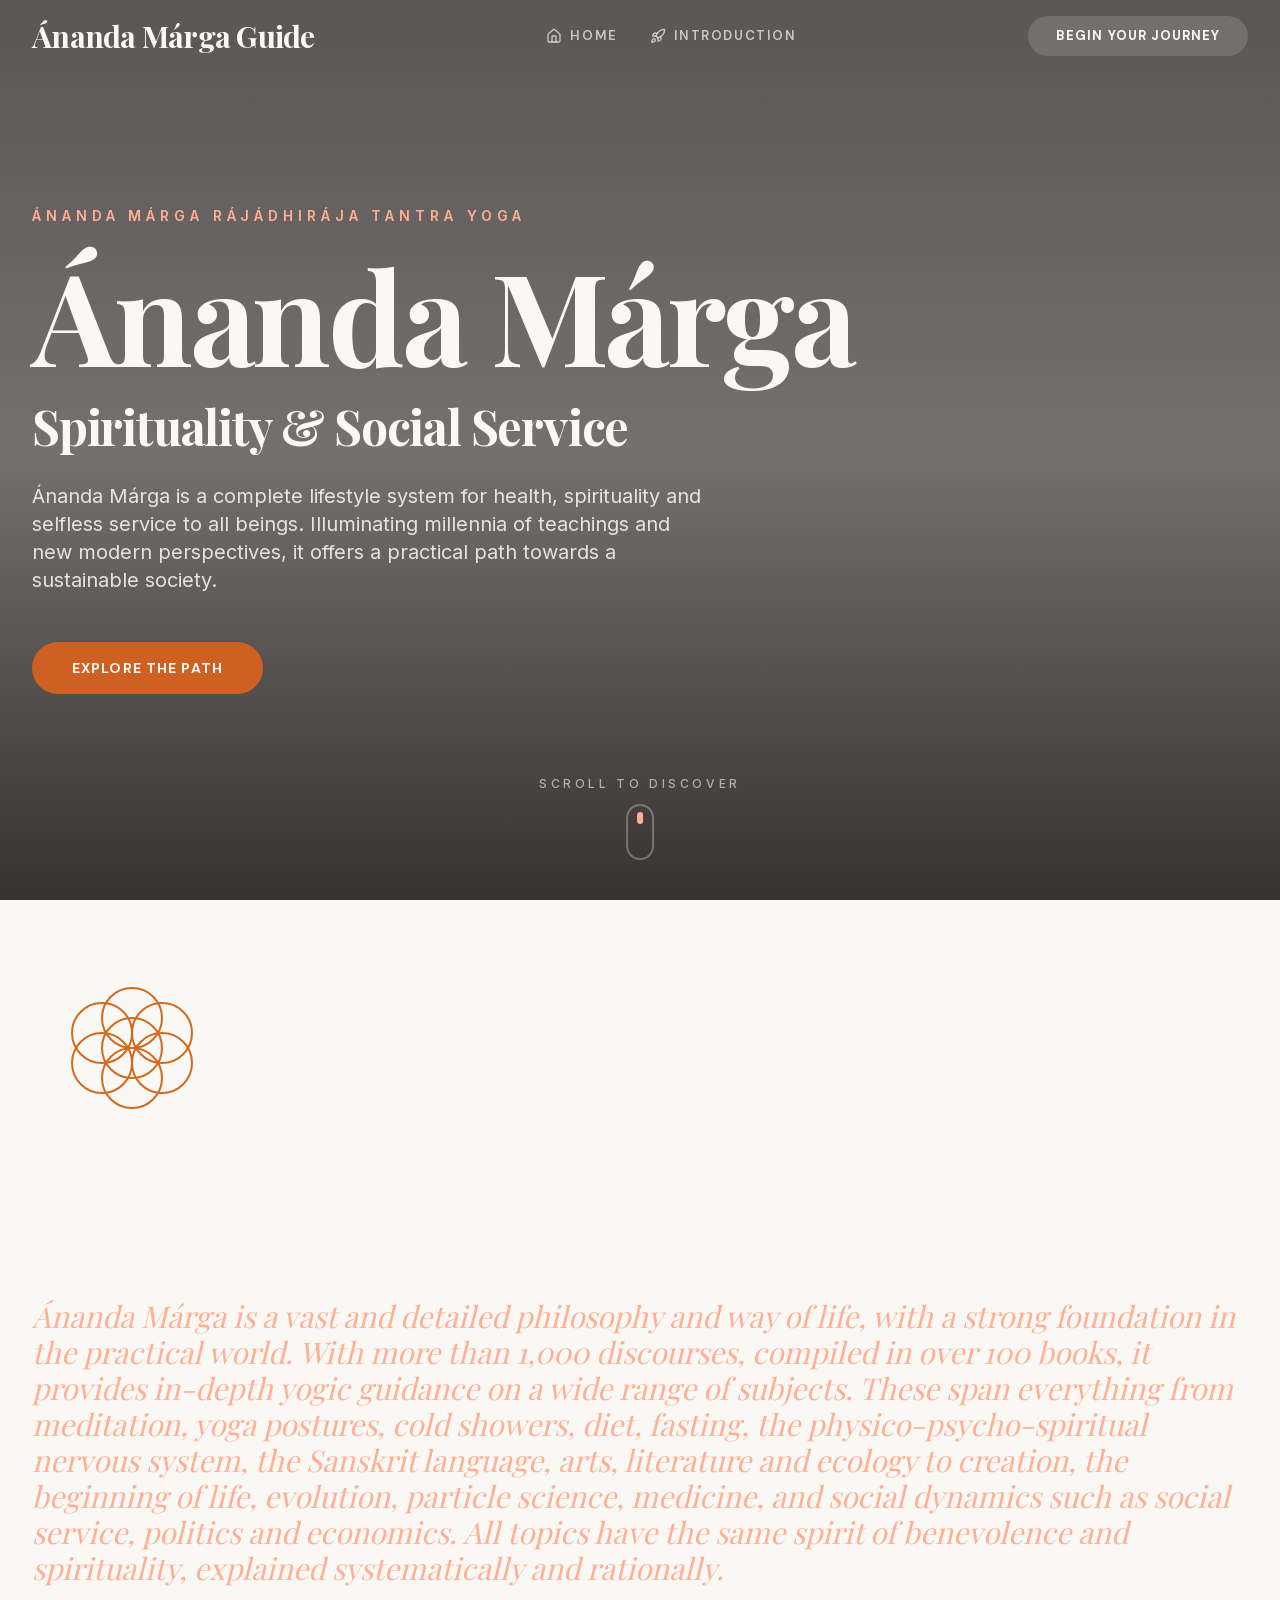
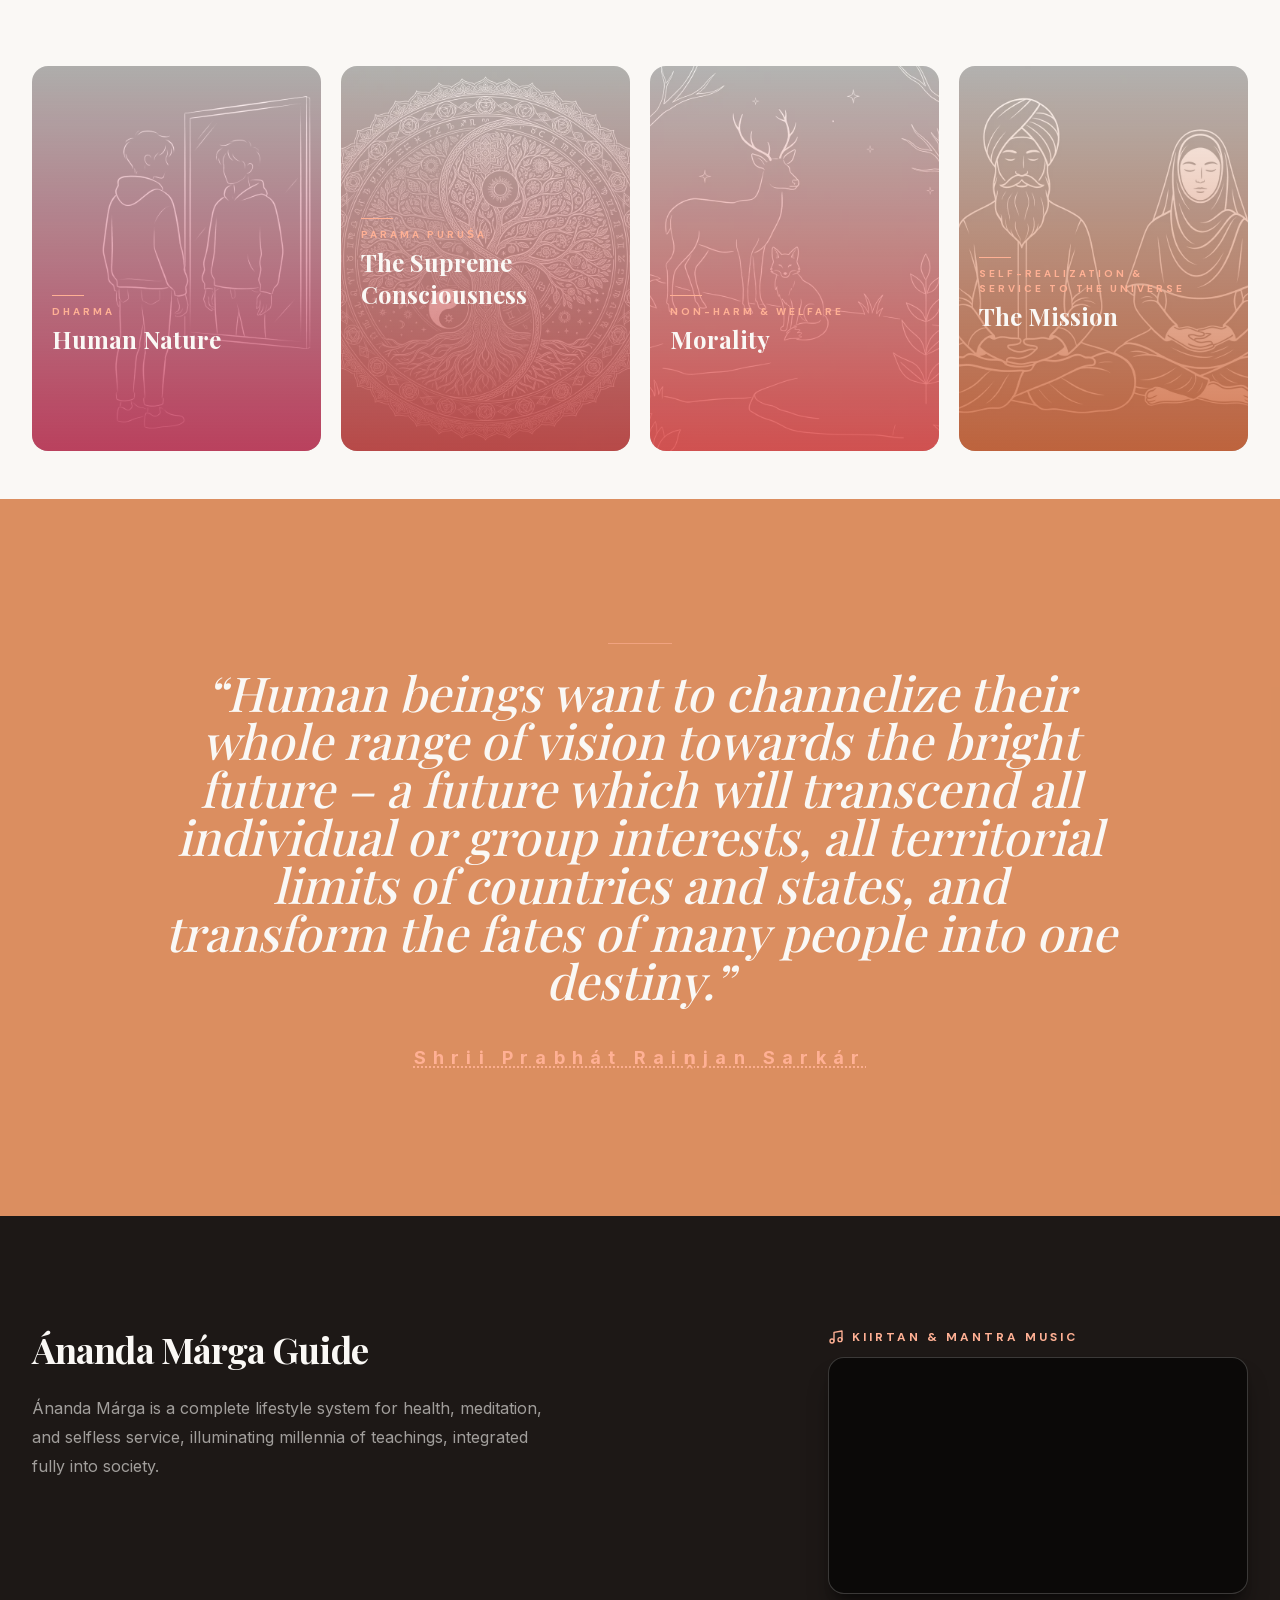
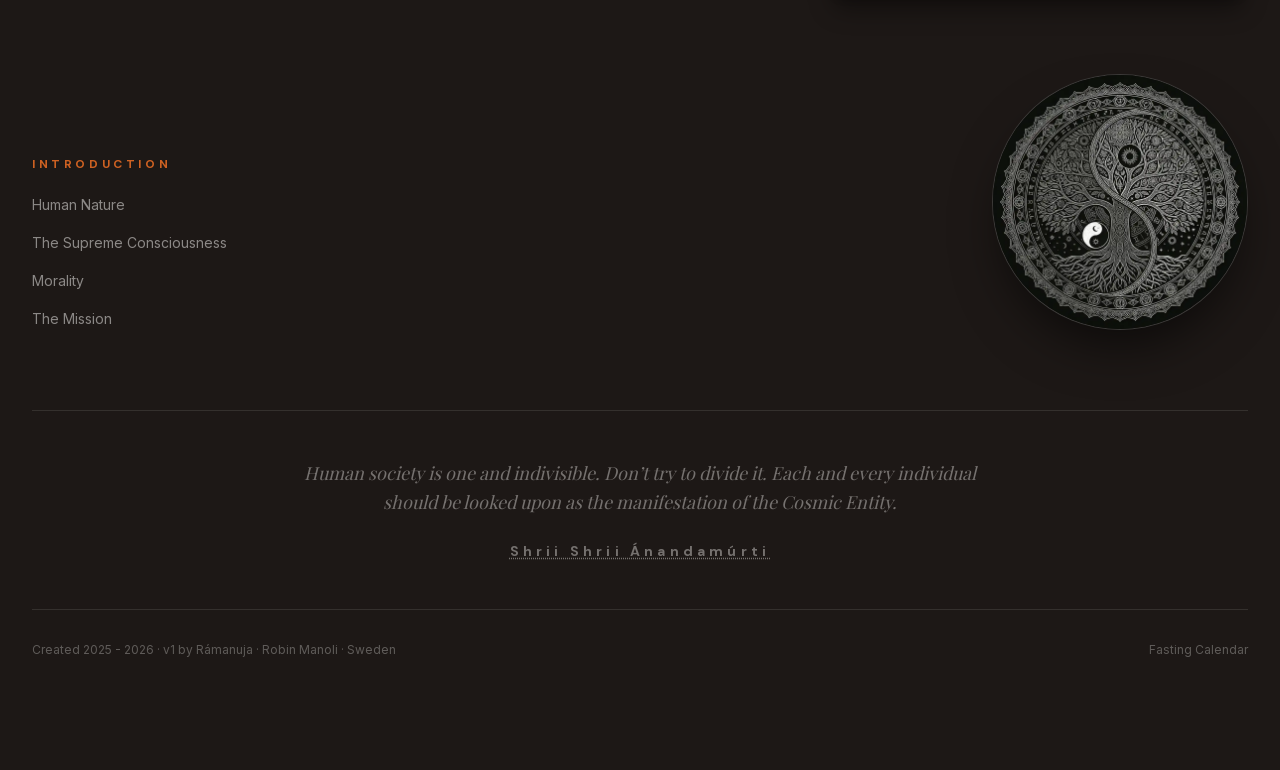
==== commit 2b7638aa: "FIX mobile design issues" ====
--- a/index.html
+++ b/index.html
@@ -1,4 +1,4 @@
-<!DOCTYPE html><!--ICr3mi4z6_H_f3f_b95FI--><html lang="en" class="playfair_display_c6faa590-module__OSdd0a__variable inter_b73d82c5-module__RK-bDG__variable dm_sans_7c030f7-module__81quQG__variable"><head><meta charSet="utf-8"/><meta name="viewport" content="width=device-width, initial-scale=1"/><link rel="preload" href="/_next/static/media/2a65768255d6b625-s.p.d19752fb.woff2" as="font" crossorigin="" type="font/woff2"/><link rel="preload" href="/_next/static/media/5c285b27cdda1fe8-s.p.a62025f2.woff2" as="font" crossorigin="" type="font/woff2"/><link rel="preload" href="/_next/static/media/83afe278b6a6bb3c-s.p.3a6ba036.woff2" as="font" crossorigin="" type="font/woff2"/><link rel="preload" href="/media/med4.jpg" as="image"/><link rel="preload" as="image" href="/media/sacred.svg"/><link rel="stylesheet" href="/_next/static/chunks/fd29af4e08339cfb.css" data-precedence="next"/><link rel="preload" as="script" fetchPriority="low" href="/_next/static/chunks/790a0420d46f760a.js"/><script src="/_next/static/chunks/825aa6fb32f9ea91.js" async=""></script><script src="/_next/static/chunks/773e0c78d2b42b08.js" async=""></script><script src="/_next/static/chunks/turbopack-7afa42b56ad61cdf.js" async=""></script><script src="/_next/static/chunks/c835ef42487ce2c8.js" async=""></script><script src="/_next/static/chunks/f19e4129d752cb5c.js" async=""></script><script src="/_next/static/chunks/48059e3f6863e20f.js" async=""></script><script src="/_next/static/chunks/835c856534c821a5.js" async=""></script><meta name="next-size-adjust" content=""/><meta name="theme-color" content="#e07020"/><title>Ánanda Márga — Spirituality &amp; Social Service</title><meta name="description" content="Ánanda Márga is a complete lifestyle system for health, spirituality and selfless service to all beings. Illuminating millennia of teachings and new modern perspectives, it offers a practical path towards a sustainable society."/><meta property="og:title" content="Ánanda Márga — Spirituality &amp; Social Service"/><meta property="og:description" content="Ánanda Márga is a complete lifestyle system for health, spirituality and selfless service to all beings. Illuminating millennia of teachings and new modern perspectives, it offers a practical path towards a sustainable society."/><meta property="og:url" content="https://infinite-happiness.github.io/"/><meta property="og:site_name" content="Ánanda Márga"/><meta property="og:locale" content="en_US"/><meta property="og:image" content="https://infinite-happiness.github.io/media/med4.jpg"/><meta property="og:image:alt" content="Person practicing meditation at sunrise over misty mountains"/><meta property="og:type" content="website"/><meta name="twitter:card" content="summary_large_image"/><meta name="twitter:title" content="Ánanda Márga — Spirituality &amp; Social Service"/><meta name="twitter:description" content="Ánanda Márga is a complete lifestyle system for health, spirituality and selfless service to all beings. Illuminating millennia of teachings and new modern perspectives, it offers a practical path towards a sustainable society."/><meta name="twitter:image" content="https://infinite-happiness.github.io/media/med4.jpg"/><script src="/_next/static/chunks/a6dad97d9634a72d.js" noModule=""></script></head><body class="font-sans antialiased"><div hidden=""><!--$--><!--/$--></div><div class="fixed inset-0 z-[-2] overflow-hidden"><video autoPlay="" muted="" loop="" playsInline="" preload="auto" class="absolute inset-0 h-full w-full object-cover"><source src="/media/med2-pingpong.mp4" type="video/mp4"/><img src="/media/med4.jpg" alt="Person practicing meditation at sunrise over misty mountains" class="h-full w-full object-cover"/></video></div><div class="fixed inset-0 bg-foreground/60 z-[-1]"></div><div class="fixed inset-0 bg-gradient-to-t from-foreground/70 via-transparent to-foreground/30 z-[-1]"></div><main><header style="transition-duration:2500ms;transition-timing-function:cubic-bezier(0.25, 0.1, 0.25, 1)" class="fixed top-0 left-0 right-0 z-50 transition-all bg-transparent"><nav class="mx-auto flex max-w-7xl items-center justify-between px-6 py-4 lg:px-8"><a class="font-serif text-2xl font-bold tracking-tight text-background transition-opacity duration-300 lg:text-3xl" href="/">Ánanda Márga Guide</a><ul class="hidden items-center gap-8 lg:flex"><li><a class="flex items-center gap-2 font-ui text-[13px] font-semibold uppercase tracking-[0.12em] transition-colors duration-300 text-background/70 hover:text-background" href="/"><svg xmlns="http://www.w3.org/2000/svg" width="24" height="24" viewBox="0 0 24 24" fill="none" stroke="currentColor" stroke-width="2" stroke-linecap="round" stroke-linejoin="round" class="lucide lucide-house h-4 w-4" aria-hidden="true"><path d="M15 21v-8a1 1 0 0 0-1-1h-4a1 1 0 0 0-1 1v8"></path><path d="M3 10a2 2 0 0 1 .709-1.528l7-6a2 2 0 0 1 2.582 0l7 6A2 2 0 0 1 21 10v9a2 2 0 0 1-2 2H5a2 2 0 0 1-2-2z"></path></svg>Home</a></li><li><a class="flex items-center gap-2 font-ui text-[13px] font-semibold uppercase tracking-[0.12em] transition-colors duration-300 text-background/70 hover:text-background" href="/#introduction"><svg xmlns="http://www.w3.org/2000/svg" width="24" height="24" viewBox="0 0 24 24" fill="none" stroke="currentColor" stroke-width="2" stroke-linecap="round" stroke-linejoin="round" class="lucide lucide-rocket h-4 w-4" aria-hidden="true"><path d="M4.5 16.5c-1.5 1.26-2 5-2 5s3.74-.5 5-2c.71-.84.7-2.13-.09-2.91a2.18 2.18 0 0 0-2.91-.09z"></path><path d="m12 15-3-3a22 22 0 0 1 2-3.95A12.88 12.88 0 0 1 22 2c0 2.72-.78 7.5-6 11a22.35 22.35 0 0 1-4 2z"></path><path d="M9 12H4s.55-3.03 2-4c1.62-1.08 5 0 5 0"></path><path d="M12 15v5s3.03-.55 4-2c1.08-1.62 0-5 0-5"></path></svg>Introduction</a></li></ul><a class="hidden rounded-full px-7 py-2.5 font-ui text-[13px] font-bold uppercase tracking-[0.08em] transition-all duration-300 lg:inline-block bg-background/15 text-background backdrop-blur-sm hover:bg-background/25" href="/#introduction">Begin Your Journey</a><button class="text-background transition-colors duration-300 lg:hidden" aria-label="Open menu"><svg xmlns="http://www.w3.org/2000/svg" width="24" height="24" viewBox="0 0 24 24" fill="none" stroke="currentColor" stroke-width="2" stroke-linecap="round" stroke-linejoin="round" class="lucide lucide-menu h-7 w-7" aria-hidden="true"><path d="M4 5h16"></path><path d="M4 12h16"></path><path d="M4 19h16"></path></svg></button></nav><div class="fixed inset-0 top-0 z-40 bg-burnt-sienna transition-transform duration-500 ease-out lg:hidden translate-x-full"><div class="flex items-center justify-between px-6 py-4"><a class="font-serif text-2xl font-bold tracking-tight text-background" href="/">Ánanda Márga</a><button class="text-background" aria-label="Close menu"><svg xmlns="http://www.w3.org/2000/svg" width="24" height="24" viewBox="0 0 24 24" fill="none" stroke="currentColor" stroke-width="2" stroke-linecap="round" stroke-linejoin="round" class="lucide lucide-x h-7 w-7" aria-hidden="true"><path d="M18 6 6 18"></path><path d="m6 6 12 12"></path></svg></button></div><div class="mx-6 mt-2 h-px bg-background/15"></div><ul class="flex flex-col gap-1 px-6 pt-6"><li><a class="flex items-center gap-4 rounded-xl px-4 py-4 font-ui text-base font-semibold uppercase tracking-wide text-background transition-all hover:bg-background/10" style="animation-delay:0ms" href="/"><svg xmlns="http://www.w3.org/2000/svg" width="24" height="24" viewBox="0 0 24 24" fill="none" stroke="currentColor" stroke-width="2" stroke-linecap="round" stroke-linejoin="round" class="lucide lucide-house h-5 w-5 text-peach-sunset" aria-hidden="true"><path d="M15 21v-8a1 1 0 0 0-1-1h-4a1 1 0 0 0-1 1v8"></path><path d="M3 10a2 2 0 0 1 .709-1.528l7-6a2 2 0 0 1 2.582 0l7 6A2 2 0 0 1 21 10v9a2 2 0 0 1-2 2H5a2 2 0 0 1-2-2z"></path></svg>Home</a></li><li><a class="flex items-center gap-4 rounded-xl px-4 py-4 font-ui text-base font-semibold uppercase tracking-wide text-background transition-all hover:bg-background/10" href="/#introduction"><svg xmlns="http://www.w3.org/2000/svg" width="24" height="24" viewBox="0 0 24 24" fill="none" stroke="currentColor" stroke-width="2" stroke-linecap="round" stroke-linejoin="round" class="lucide lucide-rocket h-5 w-5 text-peach-sunset" aria-hidden="true"><path d="M4.5 16.5c-1.5 1.26-2 5-2 5s3.74-.5 5-2c.71-.84.7-2.13-.09-2.91a2.18 2.18 0 0 0-2.91-.09z"></path><path d="m12 15-3-3a22 22 0 0 1 2-3.95A12.88 12.88 0 0 1 22 2c0 2.72-.78 7.5-6 11a22.35 22.35 0 0 1-4 2z"></path><path d="M9 12H4s.55-3.03 2-4c1.62-1.08 5 0 5 0"></path><path d="M12 15v5s3.03-.55 4-2c1.08-1.62 0-5 0-5"></path></svg>Introduction</a></li></ul><div class="px-6 pt-8"><a class="block w-full rounded-full bg-background px-8 py-4 text-center font-ui text-base font-bold uppercase tracking-wide text-burnt-sienna transition-all hover:bg-background/90" href="/#introduction">Begin Your Journey</a></div></div></header><section class="relative flex min-h-screen items-center z-10"><div class="mx-auto w-full max-w-7xl px-6 py-32 lg:px-8"><div class="max-w-4xl"><p class="mb-6 animate-fade-in-up text-sm font-semibold uppercase tracking-[0.35em] text-peach-sunset">Ánanda Márga Rájádhirája Tantra Yoga</p><h1 class="animate-fade-in-up font-serif text-6xl font-bold leading-[1.05] tracking-tight text-background delay-200 md:text-8xl lg:text-[128px] text-balance">Ánanda Márga</h1><h2 class="mt-6 animate-fade-in-up font-serif text-3xl font-bold leading-tight tracking-tight text-background delay-200 md:text-4xl lg:text-5xl text-balance">Spirituality &amp; Social Service</h2><p class="mt-8 max-w-2xl animate-fade-in-up text-lg leading-[1.8] text-background/85 delay-400 md:text-xl text-pretty">Ánanda Márga is a complete lifestyle system for health, spirituality and selfless service to all beings. Illuminating millennia of teachings and new modern perspectives, it offers a practical path towards a sustainable society.</p><div class="mt-12 flex animate-fade-in-up flex-wrap gap-5 delay-600"><button class="group rounded-full bg-burnt-sienna px-10 py-4 font-ui text-sm font-bold uppercase tracking-[0.08em] text-background transition-all duration-300 hover:bg-terracotta hover:shadow-xl hover:shadow-terracotta/30">Explore the Path</button></div></div></div><div class="absolute bottom-10 left-1/2 -translate-x-1/2"><div class="flex flex-col items-center gap-3"><span class="text-xs font-medium uppercase tracking-[0.3em] text-background/60">Scroll to discover</span><div class="h-14 w-7 rounded-full border-2 border-background/30 p-1.5"><div class="mx-auto h-3 w-1.5 animate-bounce rounded-full bg-peach-sunset"></div></div></div></div></section><section id="introduction" class="scroll-mt-20 overflow-hidden py-28 lg:py-40"><div class="mx-auto max-w-7xl px-6 lg:px-8"><div class="mb-10 transition-all duration-1000 opacity-0 translate-y-10"><img src="/media/sacred.svg" alt=""/><h2 class="font-serif text-5xl font-bold leading-[1.05] tracking-tight text-background text-balance md:text-7xl lg:text-[110px]">Introduction</h2></div><p class="font-serif text-xl italic leading-relaxed text-peach-sunset text-pretty md:text-3xl mb-20">Ánanda Márga is a vast and detailed philosophy and way of life, with a strong foundation in the practical world.
+<!DOCTYPE html><!--nucB1QfvcyDTjliFmjYCB--><html lang="en" data-scroll-behavior="smooth" class="playfair_display_c6faa590-module__OSdd0a__variable inter_b73d82c5-module__RK-bDG__variable dm_sans_7c030f7-module__81quQG__variable"><head><meta charSet="utf-8"/><meta name="viewport" content="width=device-width, initial-scale=1"/><link rel="preload" href="/_next/static/media/2a65768255d6b625-s.p.d19752fb.woff2" as="font" crossorigin="" type="font/woff2"/><link rel="preload" href="/_next/static/media/5c285b27cdda1fe8-s.p.a62025f2.woff2" as="font" crossorigin="" type="font/woff2"/><link rel="preload" href="/_next/static/media/83afe278b6a6bb3c-s.p.3a6ba036.woff2" as="font" crossorigin="" type="font/woff2"/><link rel="preload" href="/media/med4.jpg" as="image"/><link rel="preload" as="image" href="/media/sacred.svg"/><link rel="stylesheet" href="/_next/static/chunks/9301744af46abcc6.css" data-precedence="next"/><link rel="preload" as="script" fetchPriority="low" href="/_next/static/chunks/e6b5482058de96c9.js"/><script src="/_next/static/chunks/825aa6fb32f9ea91.js" async=""></script><script src="/_next/static/chunks/89b6a8e51af9f3d0.js" async=""></script><script src="/_next/static/chunks/turbopack-6cf46d6f0c8ceea6.js" async=""></script><script src="/_next/static/chunks/c835ef42487ce2c8.js" async=""></script><script src="/_next/static/chunks/f19e4129d752cb5c.js" async=""></script><script src="/_next/static/chunks/369d5ba31592d1e6.js" async=""></script><script src="/_next/static/chunks/2955001ae3ebe33d.js" async=""></script><script src="/_next/static/chunks/adcec9d31dd04a96.js" async=""></script><meta name="next-size-adjust" content=""/><meta name="theme-color" content="#e07020"/><title>Ánanda Márga — Spirituality &amp; Social Service</title><meta name="description" content="Ánanda Márga is a complete lifestyle system for health, spirituality and selfless service to all beings. Illuminating millennia of teachings and new modern perspectives, it offers a practical path towards a sustainable society."/><meta property="og:title" content="Ánanda Márga — Spirituality &amp; Social Service"/><meta property="og:description" content="Ánanda Márga is a complete lifestyle system for health, spirituality and selfless service to all beings. Illuminating millennia of teachings and new modern perspectives, it offers a practical path towards a sustainable society."/><meta property="og:url" content="https://infinite-happiness.github.io/"/><meta property="og:site_name" content="Ánanda Márga"/><meta property="og:locale" content="en_US"/><meta property="og:image" content="https://infinite-happiness.github.io/media/med4.jpg"/><meta property="og:image:alt" content="Person practicing meditation at sunrise over misty mountains"/><meta property="og:type" content="website"/><meta name="twitter:card" content="summary_large_image"/><meta name="twitter:title" content="Ánanda Márga — Spirituality &amp; Social Service"/><meta name="twitter:description" content="Ánanda Márga is a complete lifestyle system for health, spirituality and selfless service to all beings. Illuminating millennia of teachings and new modern perspectives, it offers a practical path towards a sustainable society."/><meta name="twitter:image" content="https://infinite-happiness.github.io/media/med4.jpg"/><script src="/_next/static/chunks/a6dad97d9634a72d.js" noModule=""></script></head><body class="font-sans antialiased"><div hidden=""><!--$--><!--/$--></div><div class="fixed inset-0 z-[-2] overflow-hidden"><video autoPlay="" muted="" loop="" playsInline="" preload="auto" class="absolute inset-0 h-full w-full object-cover"><source src="/media/med2-pingpong.mp4" type="video/mp4"/><img src="/media/med4.jpg" alt="Person practicing meditation at sunrise over misty mountains" class="h-full w-full object-cover"/></video></div><div class="fixed inset-0 bg-foreground/60 z-[-1]"></div><div class="fixed inset-0 bg-gradient-to-t from-foreground/70 via-transparent to-foreground/30 z-[-1]"></div><div><main><header style="transition-duration:2500ms;transition-timing-function:cubic-bezier(0.25, 0.1, 0.25, 1)" class="fixed top-0 left-0 right-0 z-50 transition-all bg-transparent"><nav class="mx-auto flex max-w-7xl items-center justify-between px-6 py-4 lg:px-8"><a class="font-serif text-2xl font-bold tracking-tight text-background transition-opacity duration-300 lg:text-3xl" href="/">Ánanda Márga Guide</a><ul class="hidden items-center gap-8 lg:flex"><li><a class="flex items-center gap-2 font-ui text-[13px] font-semibold uppercase tracking-[0.12em] transition-colors duration-300 text-background/70 hover:text-background" href="/"><svg xmlns="http://www.w3.org/2000/svg" width="24" height="24" viewBox="0 0 24 24" fill="none" stroke="currentColor" stroke-width="2" stroke-linecap="round" stroke-linejoin="round" class="lucide lucide-house h-4 w-4" aria-hidden="true"><path d="M15 21v-8a1 1 0 0 0-1-1h-4a1 1 0 0 0-1 1v8"></path><path d="M3 10a2 2 0 0 1 .709-1.528l7-6a2 2 0 0 1 2.582 0l7 6A2 2 0 0 1 21 10v9a2 2 0 0 1-2 2H5a2 2 0 0 1-2-2z"></path></svg>Home</a></li><li><a class="flex items-center gap-2 font-ui text-[13px] font-semibold uppercase tracking-[0.12em] transition-colors duration-300 text-background/70 hover:text-background" href="/#introduction"><svg xmlns="http://www.w3.org/2000/svg" width="24" height="24" viewBox="0 0 24 24" fill="none" stroke="currentColor" stroke-width="2" stroke-linecap="round" stroke-linejoin="round" class="lucide lucide-rocket h-4 w-4" aria-hidden="true"><path d="M4.5 16.5c-1.5 1.26-2 5-2 5s3.74-.5 5-2c.71-.84.7-2.13-.09-2.91a2.18 2.18 0 0 0-2.91-.09z"></path><path d="m12 15-3-3a22 22 0 0 1 2-3.95A12.88 12.88 0 0 1 22 2c0 2.72-.78 7.5-6 11a22.35 22.35 0 0 1-4 2z"></path><path d="M9 12H4s.55-3.03 2-4c1.62-1.08 5 0 5 0"></path><path d="M12 15v5s3.03-.55 4-2c1.08-1.62 0-5 0-5"></path></svg>Introduction</a></li></ul><a class="hidden rounded-full px-7 py-2.5 font-ui text-[13px] font-bold uppercase tracking-[0.08em] transition-all duration-300 lg:inline-block bg-background/15 text-background backdrop-blur-sm hover:bg-background/25" href="/#introduction">Begin Your Journey</a><button class="text-background transition-colors duration-300 lg:hidden" aria-label="Open menu"><svg xmlns="http://www.w3.org/2000/svg" width="24" height="24" viewBox="0 0 24 24" fill="none" stroke="currentColor" stroke-width="2" stroke-linecap="round" stroke-linejoin="round" class="lucide lucide-menu h-7 w-7" aria-hidden="true"><path d="M4 5h16"></path><path d="M4 12h16"></path><path d="M4 19h16"></path></svg></button></nav><div class="fixed inset-0 top-0 z-40 bg-burnt-sienna transition-transform duration-500 ease-out lg:hidden translate-x-full"><div class="flex items-center justify-between px-6 py-4"><a class="font-serif text-2xl font-bold tracking-tight text-background" href="/">Ánanda Márga</a><button class="text-background" aria-label="Close menu"><svg xmlns="http://www.w3.org/2000/svg" width="24" height="24" viewBox="0 0 24 24" fill="none" stroke="currentColor" stroke-width="2" stroke-linecap="round" stroke-linejoin="round" class="lucide lucide-x h-7 w-7" aria-hidden="true"><path d="M18 6 6 18"></path><path d="m6 6 12 12"></path></svg></button></div><div class="mx-6 mt-2 h-px bg-background/15"></div><ul class="flex flex-col gap-1 px-6 pt-6"><li><a class="flex items-center gap-4 rounded-xl px-4 py-4 font-ui text-base font-semibold uppercase tracking-wide text-background transition-all hover:bg-background/10" style="animation-delay:0ms" href="/"><svg xmlns="http://www.w3.org/2000/svg" width="24" height="24" viewBox="0 0 24 24" fill="none" stroke="currentColor" stroke-width="2" stroke-linecap="round" stroke-linejoin="round" class="lucide lucide-house h-5 w-5 text-peach-sunset" aria-hidden="true"><path d="M15 21v-8a1 1 0 0 0-1-1h-4a1 1 0 0 0-1 1v8"></path><path d="M3 10a2 2 0 0 1 .709-1.528l7-6a2 2 0 0 1 2.582 0l7 6A2 2 0 0 1 21 10v9a2 2 0 0 1-2 2H5a2 2 0 0 1-2-2z"></path></svg>Home</a></li><li><a class="flex items-center gap-4 rounded-xl px-4 py-4 font-ui text-base font-semibold uppercase tracking-wide text-background transition-all hover:bg-background/10" href="/#introduction"><svg xmlns="http://www.w3.org/2000/svg" width="24" height="24" viewBox="0 0 24 24" fill="none" stroke="currentColor" stroke-width="2" stroke-linecap="round" stroke-linejoin="round" class="lucide lucide-rocket h-5 w-5 text-peach-sunset" aria-hidden="true"><path d="M4.5 16.5c-1.5 1.26-2 5-2 5s3.74-.5 5-2c.71-.84.7-2.13-.09-2.91a2.18 2.18 0 0 0-2.91-.09z"></path><path d="m12 15-3-3a22 22 0 0 1 2-3.95A12.88 12.88 0 0 1 22 2c0 2.72-.78 7.5-6 11a22.35 22.35 0 0 1-4 2z"></path><path d="M9 12H4s.55-3.03 2-4c1.62-1.08 5 0 5 0"></path><path d="M12 15v5s3.03-.55 4-2c1.08-1.62 0-5 0-5"></path></svg>Introduction</a></li></ul><div class="px-6 pt-8"><a class="block w-full rounded-full bg-background px-8 py-4 text-center font-ui text-base font-bold uppercase tracking-wide text-burnt-sienna transition-all hover:bg-background/90" href="/#introduction">Begin Your Journey</a></div></div></header><section class="relative flex min-h-[70vh] items-center z-10 sm:min-h-screen"><div class="mx-auto w-full max-w-7xl px-6 pt-28 pb-16 sm:py-24 lg:px-8 lg:py-32"><div class="max-w-4xl"><p class="mb-6 animate-fade-in-up text-sm font-semibold uppercase tracking-[0.35em] text-peach-sunset">Ánanda Márga Rájádhirája Tantra Yoga</p><h1 class="animate-fade-in-up font-serif text-6xl font-bold leading-[1.05] tracking-tight text-background delay-200 md:text-8xl lg:text-[128px] text-balance">Ánanda Márga</h1><h2 class="mt-6 animate-fade-in-up font-serif text-3xl font-bold leading-tight tracking-tight text-background delay-200 md:text-4xl lg:text-5xl text-balance">Spirituality &amp; Social Service</h2><p class="mt-8 max-w-2xl animate-fade-in-up text-lg leading-[1.8] text-background/85 delay-400 md:text-xl text-pretty">Ánanda Márga is a complete lifestyle system for health, spirituality and selfless service to all beings. Illuminating millennia of teachings and new modern perspectives, it offers a practical path towards a sustainable society.</p><div class="mt-12 flex animate-fade-in-up flex-wrap gap-5 delay-600"><button class="group rounded-full bg-burnt-sienna px-10 py-4 font-ui text-sm font-bold uppercase tracking-[0.08em] text-background transition-all duration-300 hover:bg-terracotta hover:shadow-xl hover:shadow-terracotta/30">Explore the Path</button></div></div></div><div class="absolute bottom-10 left-1/2 hidden -translate-x-1/2 sm:block"><div class="flex flex-col items-center gap-3"><span class="text-xs font-medium uppercase tracking-[0.3em] text-background/60">Scroll to discover</span><div class="h-14 w-7 rounded-full border-2 border-background/30 p-1.5"><div class="mx-auto h-3 w-1.5 animate-bounce rounded-full bg-peach-sunset"></div></div></div></div></section><section id="introduction" class="scroll-mt-20 overflow-hidden py-12"><div class="mx-auto max-w-7xl px-6 lg:px-8"><div class="mb-10 transition-all duration-1000 opacity-0 translate-y-10"><img src="/media/sacred.svg" alt=""/><h2 class="font-serif text-[clamp(1.5rem,12vw,3rem)] font-bold leading-[1.05] tracking-tight text-background text-balance md:text-7xl lg:text-[110px]">Introduction</h2></div><p class="font-serif text-xl italic leading-relaxed text-peach-sunset text-pretty md:text-3xl mb-20">Ánanda Márga is a vast and detailed philosophy and way of life, with a strong foundation in the practical world.
    With more than 1,000 discourses, compiled in over 100 books, it provides in-depth yogic guidance on a wide range of subjects.
    These span everything from meditation, yoga postures, cold showers, diet, fasting, the physico-psycho-spiritual nervous system, the Sanskrit language, arts, literature and ecology to creation, the beginning of life, evolution, particle science, medicine, and social dynamics such as social service, politics and economics.
-   All topics have the same spirit of benevolence and spirituality, explained systematically and rationally.</p><div class="grid grid-cols-1 gap-5 sm:grid-cols-2 lg:grid-cols-4 transition-all duration-1000 opacity-0 translate-y-10"><a class="group relative aspect-[3/4] overflow-hidden rounded-2xl" style="view-transition-name:card-dharma" href="/introduction/dharma/"><img alt="Human Nature — Dharma" loading="lazy" decoding="async" data-nimg="fill" class="object-cover transition-transform duration-700 group-hover:scale-110 opacity-30" style="position:absolute;height:100%;width:100%;left:0;top:0;right:0;bottom:0;color:transparent" src="/media/introduction/dharma.webp"/><div class="absolute inset-0 bg-gradient-to-t from-rose-700/70 to-transparent transition-opacity duration-500 group-hover:opacity-90" style="view-transition-name:card-bg-dharma"></div><div class="absolute inset-0 flex flex-col justify-end p-5"><div class="mb-2 h-px w-8 bg-peach-sunset transition-all duration-500 group-hover:w-14"></div><p class="font-ui text-[10px] font-bold uppercase tracking-[0.3em] text-peach-sunset text-balance">Dharma</p><h3 class="mt-1 font-serif text-xl font-bold leading-tight text-background lg:text-2xl">Human Nature</h3><p class="mt-2 text-sm leading-relaxed text-background/70 opacity-100 sm:opacity-0 sm:group-hover:opacity-100 text-pretty">The difference between a healthy lifestyle and an imposed one, and how it relates to the thirst for Infinity.</p></div></a><a class="group relative aspect-[3/4] overflow-hidden rounded-2xl" style="view-transition-name:card-supreme-consciousness" href="/introduction/supreme-consciousness/"><img alt="The Supreme Consciousness — Parama Puruśa" loading="lazy" decoding="async" data-nimg="fill" class="object-cover transition-transform duration-700 group-hover:scale-110 opacity-30" style="position:absolute;height:100%;width:100%;left:0;top:0;right:0;bottom:0;color:transparent" src="/media/introduction/supreme-consciousness.webp"/><div class="absolute inset-0 bg-gradient-to-t from-red-700/70 to-transparent transition-opacity duration-500 group-hover:opacity-90" style="view-transition-name:card-bg-supreme-consciousness"></div><div class="absolute inset-0 flex flex-col justify-end p-5"><div class="mb-2 h-px w-8 bg-peach-sunset transition-all duration-500 group-hover:w-14"></div><p class="font-ui text-[10px] font-bold uppercase tracking-[0.3em] text-peach-sunset text-balance">Parama Puruśa</p><h3 class="mt-1 font-serif text-xl font-bold leading-tight text-background lg:text-2xl">The Supreme Consciousness</h3><p class="mt-2 text-sm leading-relaxed text-background/70 opacity-100 sm:opacity-0 sm:group-hover:opacity-100 text-pretty">God, the Universe, and the Supreme Consciousness-Energy Source of the Universe, and the principles behind creation, evolution, and the path of yoga.</p></div></a><a class="group relative aspect-[3/4] overflow-hidden rounded-2xl" style="view-transition-name:card-morality" href="/introduction/morality/"><img alt="Morality — Non-harm &amp; Welfare" loading="lazy" decoding="async" data-nimg="fill" class="object-cover transition-transform duration-700 group-hover:scale-110 opacity-30" style="position:absolute;height:100%;width:100%;left:0;top:0;right:0;bottom:0;color:transparent" src="/media/introduction/morality.webp"/><div class="absolute inset-0 bg-gradient-to-t from-red-600/70 to-transparent transition-opacity duration-500 group-hover:opacity-90" style="view-transition-name:card-bg-morality"></div><div class="absolute inset-0 flex flex-col justify-end p-5"><div class="mb-2 h-px w-8 bg-peach-sunset transition-all duration-500 group-hover:w-14"></div><p class="font-ui text-[10px] font-bold uppercase tracking-[0.3em] text-peach-sunset text-balance">Non-harm &amp; Welfare</p><h3 class="mt-1 font-serif text-xl font-bold leading-tight text-background lg:text-2xl">Morality</h3><p class="mt-2 text-sm leading-relaxed text-background/70 opacity-100 sm:opacity-0 sm:group-hover:opacity-100 text-pretty">Not harming harmless beings, serving all beings, and ever-deepening the link to the Supreme Consciousness.</p></div></a><a class="group relative aspect-[3/4] overflow-hidden rounded-2xl" style="view-transition-name:card-mission" href="/introduction/mission/"><img alt="The Mission — Self-Realization &amp; Service to the Universe" loading="lazy" decoding="async" data-nimg="fill" class="object-cover transition-transform duration-700 group-hover:scale-110 opacity-30" style="position:absolute;height:100%;width:100%;left:0;top:0;right:0;bottom:0;color:transparent" src="/media/introduction/mission.webp"/><div class="absolute inset-0 bg-gradient-to-t from-orange-700/70 to-transparent transition-opacity duration-500 group-hover:opacity-90" style="view-transition-name:card-bg-mission"></div><div class="absolute inset-0 flex flex-col justify-end p-5"><div class="mb-2 h-px w-8 bg-peach-sunset transition-all duration-500 group-hover:w-14"></div><p class="font-ui text-[10px] font-bold uppercase tracking-[0.3em] text-peach-sunset text-balance">Self-Realization &amp; Service to the Universe</p><h3 class="mt-1 font-serif text-xl font-bold leading-tight text-background lg:text-2xl">The Mission</h3><p class="mt-2 text-sm leading-relaxed text-background/70 opacity-100 sm:opacity-0 sm:group-hover:opacity-100 text-pretty">How Ánanda Márga transforms spiritual practice into active social service. The global welfare mission of Ánanda Márga Pracáraka Saḿgha.</p></div></a></div></div></section><section class="bg-burnt-sienna/70 py-24 lg:py-36"><div class="mx-auto max-w-5xl px-6 text-center lg:px-8"><blockquote class="transition-all duration-1000 opacity-0 translate-y-8"><div class="mb-6 flex justify-center"><div class="h-px w-16 bg-peach-sunset/60"></div></div><p class="font-serif text-2xl font-medium italic leading-[1.4] text-background md:text-4xl lg:text-5xl text-balance">“Human beings want to channelize their whole range of vision towards the bright future – a future which will transcend all individual or group interests, all territorial limits of countries and states, and transform the fates of many people into one destiny.”</p><footer class="mt-10 text-base font-bold uppercase tracking-[0.4em] text-peach-sunset md:text-lg"><span class="relative inline-block"><button type="button" class="underline decoration-dotted underline-offset-2 cursor-help">Shrii Prabhát Raiṋjan Sarkár</button></span></footer></blockquote></div></section><footer id="community" class="border-t border-foreground/10 bg-foreground"><div class="mx-auto max-w-7xl px-6 py-20 lg:px-8 lg:py-28"><div class="mb-20 flex flex-col justify-between gap-10 md:flex-row md:items-start"><div class="max-w-lg"><a class="font-serif text-3xl font-bold tracking-tight text-background lg:text-4xl" href="/">Ánanda Márga Guide</a><p class="mt-6 text-base leading-[1.8] text-background/60 text-pretty">Ánanda Márga is a complete lifestyle system for health, meditation, and selfless service, illuminating millennia of teachings, integrated fully into society.</p></div><div class="w-full md:w-auto md:shrink-0"><div class="mb-3 flex items-center gap-2 font-ui text-xs font-bold uppercase tracking-[0.25em] text-peach-sunset"><svg xmlns="http://www.w3.org/2000/svg" width="24" height="24" viewBox="0 0 24 24" fill="none" stroke="currentColor" stroke-width="2" stroke-linecap="round" stroke-linejoin="round" class="lucide lucide-music h-4 w-4" aria-hidden="true"><path d="M9 18V5l12-2v13"></path><circle cx="6" cy="18" r="3"></circle><circle cx="18" cy="16" r="3"></circle></svg><span>Kiirtan &amp; Mantra Music</span></div><div class="relative aspect-video w-full overflow-hidden rounded-2xl border border-background/20 bg-black/60 shadow-xl shadow-black/40 sm:w-[360px] md:w-[380px] lg:w-[420px]"><iframe src="https://www.youtube.com/embed/videoseries?list=PLf5GLxyy32U3e7kTUCR2Ek6otbEBeK6BG&amp;playsinline=1" title="Ánanda Márga Kiirtan Playlist" class="h-full w-full border-0" allow="accelerometer; autoplay; clipboard-write; encrypted-media; gyroscope; picture-in-picture" allowFullScreen=""></iframe></div></div></div><div class="flex flex-col justify-between gap-12 md:flex-row md:items-end"><div class="grid flex-1 grid-cols-2 gap-10 sm:grid-cols-3"><div><h4 class="mb-5 font-ui text-xs font-bold uppercase tracking-[0.3em] text-burnt-sienna">Introduction</h4><ul class="flex flex-col gap-3.5"><li><a class="text-sm text-background/50 transition-colors duration-300 hover:text-peach-sunset" href="/introduction/dharma/">Human Nature</a></li><li><a class="text-sm text-background/50 transition-colors duration-300 hover:text-peach-sunset" href="/introduction/supreme-consciousness/">The Supreme Consciousness</a></li><li><a class="text-sm text-background/50 transition-colors duration-300 hover:text-peach-sunset" href="/introduction/morality/">Morality</a></li><li><a class="text-sm text-background/50 transition-colors duration-300 hover:text-peach-sunset" href="/introduction/mission/">The Mission</a></li></ul></div></div><div class="flex shrink-0 items-center justify-center self-center md:self-end md:pl-8"><div title="Supreme Consciousness" class="relative aspect-square w-44 sm:w-52 md:w-56 lg:w-64 overflow-hidden rounded-full border border-background/20 bg-black/60 shadow-2xl shadow-black/60 transition-transform duration-500 hover:scale-105"><img alt="Ánanda Márga Cosmic Emblem" loading="lazy" decoding="async" data-nimg="fill" class="object-cover" style="position:absolute;height:100%;width:100%;left:0;top:0;right:0;bottom:0;color:transparent" src="/media/supreme-consciousness.webp"/></div></div></div><div class="mt-20 border-t border-background/10 pt-12"><p class="mx-auto max-w-2xl text-center font-serif text-lg italic leading-relaxed text-background/40 text-pretty">Human society is one and indivisible. Don’t try to divide it. Each and every individual should be looked upon as the manifestation of the Cosmic Entity.</p><p class="mt-6 text-center font-ui text-sm font-bold uppercase tracking-[0.3em] text-background/40"><span class="relative inline-block"><button type="button" class="underline decoration-dotted underline-offset-2 cursor-help">Shrii Shrii Ánandamúrti</button></span></p></div><div class="mt-12 flex flex-col items-center justify-between gap-4 border-t border-background/10 pt-8 sm:flex-row"><p class="text-xs text-background/30">Created 2025 - <!-- -->2026<!-- --> · v<!-- -->1<!-- --> by Rámanuja · Robin Manoli · Sweden</p><div class="flex gap-8"><a class="text-xs text-background/30 transition-colors duration-300 hover:text-peach-sunset" target="_blank" href="https://infinite-happiness.github.io/Ananda-Marga-Fasting-Calendar/">Fasting Calendar</a></div></div></div></footer></main><!--$--><!--/$--><script src="/_next/static/chunks/790a0420d46f760a.js" id="_R_" async=""></script><script>(self.__next_f=self.__next_f||[]).push([0])</script><script>self.__next_f.push([1,"1:\"$Sreact.fragment\"\n2:I[95321,[\"/_next/static/chunks/c835ef42487ce2c8.js\",\"/_next/static/chunks/f19e4129d752cb5c.js\"],\"default\"]\n3:I[82924,[\"/_next/static/chunks/c835ef42487ce2c8.js\",\"/_next/static/chunks/f19e4129d752cb5c.js\"],\"default\"]\n4:I[63780,[\"/_next/static/chunks/48059e3f6863e20f.js\",\"/_next/static/chunks/835c856534c821a5.js\"],\"Navbar\"]\n5:I[12111,[\"/_next/static/chunks/48059e3f6863e20f.js\",\"/_next/static/chunks/835c856534c821a5.js\"],\"\"]\nb:I[22319,[\"/_next/static/chunks/c835ef42487ce2c8.js\",\"/_next/static/chunks/f19e4129d752cb5c.js\"],\"default\"]\n:HL[\"/_next/static/chunks/fd29af4e08339cfb.css\",\"style\"]\n:HL[\"/_next/static/media/2a65768255d6b625-s.p.d19752fb.woff2\",\"font\",{\"crossOrigin\":\"\",\"type\":\"font/woff2\"}]\n:HL[\"/_next/static/media/5c285b27cdda1fe8-s.p.a62025f2.woff2\",\"font\",{\"crossOrigin\":\"\",\"type\":\"font/woff2\"}]\n:HL[\"/_next/static/media/83afe278b6a6bb3c-s.p.3a6ba036.woff2\",\"font\",{\"crossOrigin\":\"\",\"type\":\"font/woff2\"}]\n:HL[\"/media/med4.jpg\",\"image\"]\n"])</script><script>self.__next_f.push([1,"0:{\"P\":null,\"b\":\"ICr3mi4z6-H-f3f_b95FI\",\"c\":[\"\",\"\"],\"q\":\"\",\"i\":false,\"f\":[[[\"\",{\"children\":[\"__PAGE__\",{}]},\"$undefined\",\"$undefined\",true],[[\"$\",\"$1\",\"c\",{\"children\":[[[\"$\",\"link\",\"0\",{\"rel\":\"stylesheet\",\"href\":\"/_next/static/chunks/fd29af4e08339cfb.css\",\"precedence\":\"next\",\"crossOrigin\":\"$undefined\",\"nonce\":\"$undefined\"}]],[\"$\",\"html\",null,{\"lang\":\"en\",\"className\":\"playfair_display_c6faa590-module__OSdd0a__variable inter_b73d82c5-module__RK-bDG__variable dm_sans_7c030f7-module__81quQG__variable\",\"children\":[\"$\",\"body\",null,{\"className\":\"font-sans antialiased\",\"children\":[[\"$\",\"div\",null,{\"className\":\"fixed inset-0 z-[-2] overflow-hidden\",\"children\":[\"$\",\"video\",null,{\"autoPlay\":true,\"muted\":true,\"loop\":true,\"playsInline\":true,\"preload\":\"auto\",\"className\":\"absolute inset-0 h-full w-full object-cover\",\"children\":[[\"$\",\"source\",null,{\"src\":\"/media/med2-pingpong.mp4\",\"type\":\"video/mp4\"}],[\"$\",\"img\",null,{\"src\":\"/media/med4.jpg\",\"alt\":\"Person practicing meditation at sunrise over misty mountains\",\"className\":\"h-full w-full object-cover\"}]]}]}],[\"$\",\"div\",null,{\"className\":\"fixed inset-0 bg-foreground/60 z-[-1]\"}],[\"$\",\"div\",null,{\"className\":\"fixed inset-0 bg-gradient-to-t from-foreground/70 via-transparent to-foreground/30 z-[-1]\"}],[\"$\",\"$L2\",null,{\"parallelRouterKey\":\"children\",\"error\":\"$undefined\",\"errorStyles\":\"$undefined\",\"errorScripts\":\"$undefined\",\"template\":[\"$\",\"$L3\",null,{}],\"templateStyles\":\"$undefined\",\"templateScripts\":\"$undefined\",\"notFound\":[[[\"$\",\"$L4\",null,{}],[\"$\",\"main\",null,{\"className\":\"relative min-h-[70vh] px-6 pt-28 pb-12 lg:px-8\",\"children\":[\"$\",\"div\",null,{\"className\":\"mx-auto max-w-5xl pt-12\",\"children\":[[\"$\",\"p\",null,{\"className\":\"font-ui text-xs font-bold uppercase tracking-[0.3em] text-peach-sunset\",\"children\":\"404\"}],[\"$\",\"h1\",null,{\"className\":\"mt-2 font-serif text-5xl font-bold leading-[1.05] tracking-tight text-background text-balance md:text-6xl\",\"children\":\"Page not found\"}],[\"$\",\"p\",null,{\"className\":\"mt-8 max-w-2xl font-serif text-xl italic leading-relaxed text-background/85 text-pretty md:text-2xl\",\"children\":\"This page does not exist, or has not been published yet.\"}],[\"$\",\"$L5\",null,{\"href\":\"/\",\"className\":\"mt-10 inline-block rounded-full bg-background/15 px-7 py-2.5 font-ui text-[13px] font-bold uppercase tracking-[0.08em] text-background backdrop-blur-sm transition-all duration-300 hover:bg-background/25\",\"children\":\"Back to home\"}]]}]}],[\"$\",\"footer\",null,{\"id\":\"community\",\"className\":\"border-t border-foreground/10 bg-foreground\",\"children\":[\"$\",\"div\",null,{\"className\":\"mx-auto max-w-7xl px-6 py-20 lg:px-8 lg:py-28\",\"children\":[[\"$\",\"div\",null,{\"className\":\"mb-20 flex flex-col justify-between gap-10 md:flex-row md:items-start\",\"children\":[[\"$\",\"div\",null,{\"className\":\"max-w-lg\",\"children\":[[\"$\",\"$L5\",null,{\"href\":\"/\",\"className\":\"font-serif text-3xl font-bold tracking-tight text-background lg:text-4xl\",\"children\":\"Ánanda Márga Guide\"}],[\"$\",\"p\",null,{\"className\":\"mt-6 text-base leading-[1.8] text-background/60 text-pretty\",\"children\":\"Ánanda Márga is a complete lifestyle system for health, meditation, and selfless service, illuminating millennia of teachings, integrated fully into society.\"}]]}],[\"$\",\"div\",null,{\"className\":\"w-full md:w-auto md:shrink-0\",\"children\":[[\"$\",\"div\",null,{\"className\":\"mb-3 flex items-center gap-2 font-ui text-xs font-bold uppercase tracking-[0.25em] text-peach-sunset\",\"children\":[[\"$\",\"svg\",null,{\"ref\":\"$undefined\",\"xmlns\":\"http://www.w3.org/2000/svg\",\"width\":24,\"height\":24,\"viewBox\":\"0 0 24 24\",\"fill\":\"none\",\"stroke\":\"currentColor\",\"strokeWidth\":2,\"strokeLinecap\":\"round\",\"strokeLinejoin\":\"round\",\"className\":\"lucide lucide-music h-4 w-4\",\"aria-hidden\":\"true\",\"children\":[[\"$\",\"path\",\"1jmyc2\",{\"d\":\"M9 18V5l12-2v13\"}],[\"$\",\"circle\",\"fqmcym\",{\"cx\":\"6\",\"cy\":\"18\",\"r\":\"3\"}],[\"$\",\"circle\",\"1hluhg\",{\"cx\":\"18\",\"cy\":\"16\",\"r\":\"3\"}],\"$undefined\"]}],[\"$\",\"span\",null,{\"children\":\"Kiirtan \u0026 Mantra Music\"}]]}],[\"$\",\"div\",null,{\"className\":\"relative aspect-video w-full overflow-hidden rounded-2xl border border-background/20 bg-black/60 shadow-xl shadow-black/40 sm:w-[360px] md:w-[380px] lg:w-[420px]\",\"children\":[\"$\",\"iframe\",null,{\"src\":\"https://www.youtube.com/embed/videoseries?list=PLf5GLxyy32U3e7kTUCR2Ek6otbEBeK6BG\u0026playsinline=1\",\"title\":\"Ánanda Márga Kiirtan Playlist\",\"className\":\"h-full w-full border-0\",\"allow\":\"accelerometer; autoplay; clipboard-write; encrypted-media; gyroscope; picture-in-picture\",\"allowFullScreen\":true}]}]]}]]}],\"$L6\",\"$L7\",\"$L8\"]}]}]],[]],\"forbidden\":\"$undefined\",\"unauthorized\":\"$undefined\"}]]}]}]]}],{\"children\":[\"$L9\",{},null,false,false]},null,false,false],\"$La\",false]],\"m\":\"$undefined\",\"G\":[\"$b\",[]],\"S\":true}\n"])</script><script>self.__next_f.push([1,"c:I[49439,[\"/_next/static/chunks/48059e3f6863e20f.js\",\"/_next/static/chunks/835c856534c821a5.js\"],\"Image\"]\nd:I[19186,[\"/_next/static/chunks/48059e3f6863e20f.js\",\"/_next/static/chunks/835c856534c821a5.js\"],\"Term\"]\ne:I[85161,[\"/_next/static/chunks/48059e3f6863e20f.js\",\"/_next/static/chunks/835c856534c821a5.js\"],\"Hero\"]\nf:I[88539,[\"/_next/static/chunks/48059e3f6863e20f.js\",\"/_next/static/chunks/835c856534c821a5.js\"],\"SectionTemplate\"]\n17:I[59374,[\"/_next/static/chunks/c835ef42487ce2c8.js\",\"/_next/static/chunks/f19e4129d752cb5c.js\"],\"ViewportBoundary\"]\n19:I[59374,[\"/_next/static/chunks/c835ef42487ce2c8.js\",\"/_next/static/chunks/f19e4129d752cb5c.js\"],\"MetadataBoundary\"]\n1a:\"$Sreact.suspense\"\n"])</script><script>self.__next_f.push([1,"6:[\"$\",\"div\",null,{\"className\":\"flex flex-col justify-between gap-12 md:flex-row md:items-end\",\"children\":[[\"$\",\"div\",null,{\"className\":\"grid flex-1 grid-cols-2 gap-10 sm:grid-cols-3\",\"children\":[[\"$\",\"div\",\"introduction\",{\"children\":[[\"$\",\"h4\",null,{\"className\":\"mb-5 font-ui text-xs font-bold uppercase tracking-[0.3em] text-burnt-sienna\",\"children\":\"Introduction\"}],[\"$\",\"ul\",null,{\"className\":\"flex flex-col gap-3.5\",\"children\":[[\"$\",\"li\",\"dharma\",{\"children\":[\"$\",\"$L5\",null,{\"href\":\"/introduction/dharma\",\"className\":\"text-sm text-background/50 transition-colors duration-300 hover:text-peach-sunset\",\"children\":\"Human Nature\"}]}],[\"$\",\"li\",\"supreme-consciousness\",{\"children\":[\"$\",\"$L5\",null,{\"href\":\"/introduction/supreme-consciousness\",\"className\":\"text-sm text-background/50 transition-colors duration-300 hover:text-peach-sunset\",\"children\":\"The Supreme Consciousness\"}]}],[\"$\",\"li\",\"morality\",{\"children\":[\"$\",\"$L5\",null,{\"href\":\"/introduction/morality\",\"className\":\"text-sm text-background/50 transition-colors duration-300 hover:text-peach-sunset\",\"children\":\"Morality\"}]}],[\"$\",\"li\",\"mission\",{\"children\":[\"$\",\"$L5\",null,{\"href\":\"/introduction/mission\",\"className\":\"text-sm text-background/50 transition-colors duration-300 hover:text-peach-sunset\",\"children\":\"The Mission\"}]}]]}]]}]]}],[\"$\",\"div\",null,{\"className\":\"flex shrink-0 items-center justify-center self-center md:self-end md:pl-8\",\"children\":[\"$\",\"div\",null,{\"title\":\"Supreme Consciousness\",\"className\":\"relative aspect-square w-44 sm:w-52 md:w-56 lg:w-64 overflow-hidden rounded-full border border-background/20 bg-black/60 shadow-2xl shadow-black/60 transition-transform duration-500 hover:scale-105\",\"children\":[\"$\",\"$Lc\",null,{\"src\":\"/media/supreme-consciousness.webp\",\"alt\":\"Ánanda Márga Cosmic Emblem\",\"fill\":true,\"className\":\"object-cover\",\"sizes\":\"(max-width: 640px) 176px, (max-width: 768px) 208px, 256px\"}]}]}]]}]\n"])</script><script>self.__next_f.push([1,"7:[\"$\",\"div\",null,{\"className\":\"mt-20 border-t border-background/10 pt-12\",\"children\":[[\"$\",\"p\",null,{\"className\":\"mx-auto max-w-2xl text-center font-serif text-lg italic leading-relaxed text-background/40 text-pretty\",\"children\":\"Human society is one and indivisible. Don’t try to divide it. Each and every individual should be looked upon as the manifestation of the Cosmic Entity.\"}],[\"$\",\"p\",null,{\"className\":\"mt-6 text-center font-ui text-sm font-bold uppercase tracking-[0.3em] text-background/40\",\"children\":[\"\",[\"$\",\"$Ld\",\"0\",{\"word\":{\"iast\":\"Śrī Śrī Ānandamūrti\",\"devanagari\":\"श्री श्री आनन्दमूर्ति\",\"display\":\"Shrii Shrii Ánandamúrti\",\"commonSpellings\":[\"Shri Shri Anandamurtijii\",\"Shri Shri Anandamurti jii\",\"Sri Sri Anandamurti ji\",\"Shree Shree Anandamurti Jee \"],\"definition\":\"The spiritual name of the Guru of Ánanda Márga, given by his disciples, meaning 'one whose embodiment is bliss'\"},\"children\":\"Shrii Shrii Ánandamúrti\"}],\"\"]}]]}]\n8:[\"$\",\"div\",null,{\"className\":\"mt-12 flex flex-col items-center justify-between gap-4 border-t border-background/10 pt-8 sm:flex-row\",\"children\":[[\"$\",\"p\",null,{\"className\":\"text-xs text-background/30\",\"children\":[\"Created 2025 - \",\"2026\",\" · v\",\"1\",\" by Rámanuja · Robin Manoli · Sweden\"]}],[\"$\",\"div\",null,{\"className\":\"flex gap-8\",\"children\":[\"$\",\"$L5\",null,{\"href\":\"https://infinite-happiness.github.io/Ananda-Marga-Fasting-Calendar/\",\"className\":\"text-xs text-background/30 transition-colors duration-300 hover:text-peach-sunset\",\"target\":\"_blank\",\"children\":\"Fasting Calendar\"}]}]]}]\n"])</script><script>self.__next_f.push([1,"9:[\"$\",\"$1\",\"c\",{\"children\":[[\"$\",\"main\",null,{\"children\":[[\"$\",\"$L4\",null,{}],[\"$\",\"$Le\",null,{}],[[\"$\",\"$Lf\",\"introduction\",{\"id\":\"introduction\",\"eyebrowImage\":\"/media/sacred.svg\",\"title\":\"Introduction\",\"lede\":\"Ánanda Márga is a vast and detailed philosophy and way of life, with a strong foundation in the practical world.\\n   With more than 1,000 discourses, compiled in over 100 books, it provides in-depth yogic guidance on a wide range of subjects.\\n   These span everything from meditation, yoga postures, cold showers, diet, fasting, the physico-psycho-spiritual nervous system, the Sanskrit language, arts, literature and ecology to creation, the beginning of life, evolution, particle science, medicine, and social dynamics such as social service, politics and economics.\\n   All topics have the same spirit of benevolence and spirituality, explained systematically and rationally.\",\"quote\":{\"quote\":\"Human beings want to channelize their whole range of vision towards the bright future – a future which will transcend all individual or group interests, all territorial limits of countries and states, and transform the fates of many people into one destiny.\",\"attribution\":\"[Shrii Prabhát Raiṋjan Sarkár](#term:ShriiPrabhatRainjanSarkar)\"},\"items\":[{\"slug\":\"dharma\",\"published\":true,\"title\":\"Human Nature\",\"subtitle\":\"Dharma\",\"description\":\"The difference between a healthy lifestyle and an imposed one, and how it relates to the thirst for Infinity.\",\"section\":\"introduction\"},{\"slug\":\"supreme-consciousness\",\"published\":true,\"title\":\"The Supreme Consciousness\",\"subtitle\":\"Parama Puruśa\",\"description\":\"God, the Universe, and the Supreme Consciousness-Energy Source of the Universe, and the principles behind creation, evolution, and the path of yoga.\",\"section\":\"introduction\"},{\"slug\":\"morality\",\"published\":true,\"title\":\"Morality\",\"subtitle\":\"Non-harm \u0026 Welfare\",\"description\":\"Not harming harmless beings, serving all beings, and ever-deepening the link to the Supreme Consciousness.\",\"section\":\"introduction\"},{\"slug\":\"mission\",\"published\":true,\"title\":\"The Mission\",\"subtitle\":\"Self-Realization \u0026 Service to the Universe\",\"description\":\"How Ánanda Márga transforms spiritual practice into active social service. The global welfare mission of Ánanda Márga Pracáraka Saḿgha.\",\"section\":\"introduction\"}]}]],[\"$\",\"footer\",null,{\"id\":\"community\",\"className\":\"border-t border-foreground/10 bg-foreground\",\"children\":[\"$\",\"div\",null,{\"className\":\"mx-auto max-w-7xl px-6 py-20 lg:px-8 lg:py-28\",\"children\":[[\"$\",\"div\",null,{\"className\":\"mb-20 flex flex-col justify-between gap-10 md:flex-row md:items-start\",\"children\":[[\"$\",\"div\",null,{\"className\":\"max-w-lg\",\"children\":[[\"$\",\"$L5\",null,{\"href\":\"/\",\"className\":\"font-serif text-3xl font-bold tracking-tight text-background lg:text-4xl\",\"children\":\"Ánanda Márga Guide\"}],[\"$\",\"p\",null,{\"className\":\"mt-6 text-base leading-[1.8] text-background/60 text-pretty\",\"children\":\"Ánanda Márga is a complete lifestyle system for health, meditation, and selfless service, illuminating millennia of teachings, integrated fully into society.\"}]]}],[\"$\",\"div\",null,{\"className\":\"w-full md:w-auto md:shrink-0\",\"children\":[[\"$\",\"div\",null,{\"className\":\"mb-3 flex items-center gap-2 font-ui text-xs font-bold uppercase tracking-[0.25em] text-peach-sunset\",\"children\":[[\"$\",\"svg\",null,{\"ref\":\"$undefined\",\"xmlns\":\"http://www.w3.org/2000/svg\",\"width\":24,\"height\":24,\"viewBox\":\"0 0 24 24\",\"fill\":\"none\",\"stroke\":\"currentColor\",\"strokeWidth\":2,\"strokeLinecap\":\"round\",\"strokeLinejoin\":\"round\",\"className\":\"lucide lucide-music h-4 w-4\",\"aria-hidden\":\"true\",\"children\":[[\"$\",\"path\",\"1jmyc2\",{\"d\":\"M9 18V5l12-2v13\"}],[\"$\",\"circle\",\"fqmcym\",{\"cx\":\"6\",\"cy\":\"18\",\"r\":\"3\"}],[\"$\",\"circle\",\"1hluhg\",{\"cx\":\"18\",\"cy\":\"16\",\"r\":\"3\"}],\"$undefined\"]}],[\"$\",\"span\",null,{\"children\":\"Kiirtan \u0026 Mantra Music\"}]]}],[\"$\",\"div\",null,{\"className\":\"relative aspect-video w-full overflow-hidden rounded-2xl border border-background/20 bg-black/60 shadow-xl shadow-black/40 sm:w-[360px] md:w-[380px] lg:w-[420px]\",\"children\":\"$L10\"}]]}]]}],\"$L11\",\"$L12\",\"$L13\"]}]}]]}],[\"$L14\",\"$L15\"],\"$L16\"]}]\n"])</script><script>self.__next_f.push([1,"a:[\"$\",\"$1\",\"h\",{\"children\":[null,[\"$\",\"$L17\",null,{\"children\":\"$L18\"}],[\"$\",\"div\",null,{\"hidden\":true,\"children\":[\"$\",\"$L19\",null,{\"children\":[\"$\",\"$1a\",null,{\"name\":\"Next.Metadata\",\"children\":\"$L1b\"}]}]}],[\"$\",\"meta\",null,{\"name\":\"next-size-adjust\",\"content\":\"\"}]]}]\n"])</script><script>self.__next_f.push([1,"1c:I[59374,[\"/_next/static/chunks/c835ef42487ce2c8.js\",\"/_next/static/chunks/f19e4129d752cb5c.js\"],\"OutletBoundary\"]\n10:[\"$\",\"iframe\",null,{\"src\":\"https://www.youtube.com/embed/videoseries?list=PLf5GLxyy32U3e7kTUCR2Ek6otbEBeK6BG\u0026playsinline=1\",\"title\":\"Ánanda Márga Kiirtan Playlist\",\"className\":\"h-full w-full border-0\",\"allow\":\"accelerometer; autoplay; clipboard-write; encrypted-media; gyroscope; picture-in-picture\",\"allowFullScreen\":true}]\n"])</script><script>self.__next_f.push([1,"11:[\"$\",\"div\",null,{\"className\":\"flex flex-col justify-between gap-12 md:flex-row md:items-end\",\"children\":[[\"$\",\"div\",null,{\"className\":\"grid flex-1 grid-cols-2 gap-10 sm:grid-cols-3\",\"children\":[[\"$\",\"div\",\"introduction\",{\"children\":[[\"$\",\"h4\",null,{\"className\":\"mb-5 font-ui text-xs font-bold uppercase tracking-[0.3em] text-burnt-sienna\",\"children\":\"Introduction\"}],[\"$\",\"ul\",null,{\"className\":\"flex flex-col gap-3.5\",\"children\":[[\"$\",\"li\",\"dharma\",{\"children\":[\"$\",\"$L5\",null,{\"href\":\"/introduction/dharma\",\"className\":\"text-sm text-background/50 transition-colors duration-300 hover:text-peach-sunset\",\"children\":\"Human Nature\"}]}],[\"$\",\"li\",\"supreme-consciousness\",{\"children\":[\"$\",\"$L5\",null,{\"href\":\"/introduction/supreme-consciousness\",\"className\":\"text-sm text-background/50 transition-colors duration-300 hover:text-peach-sunset\",\"children\":\"The Supreme Consciousness\"}]}],[\"$\",\"li\",\"morality\",{\"children\":[\"$\",\"$L5\",null,{\"href\":\"/introduction/morality\",\"className\":\"text-sm text-background/50 transition-colors duration-300 hover:text-peach-sunset\",\"children\":\"Morality\"}]}],[\"$\",\"li\",\"mission\",{\"children\":[\"$\",\"$L5\",null,{\"href\":\"/introduction/mission\",\"className\":\"text-sm text-background/50 transition-colors duration-300 hover:text-peach-sunset\",\"children\":\"The Mission\"}]}]]}]]}]]}],[\"$\",\"div\",null,{\"className\":\"flex shrink-0 items-center justify-center self-center md:self-end md:pl-8\",\"children\":[\"$\",\"div\",null,{\"title\":\"Supreme Consciousness\",\"className\":\"relative aspect-square w-44 sm:w-52 md:w-56 lg:w-64 overflow-hidden rounded-full border border-background/20 bg-black/60 shadow-2xl shadow-black/60 transition-transform duration-500 hover:scale-105\",\"children\":[\"$\",\"$Lc\",null,{\"src\":\"/media/supreme-consciousness.webp\",\"alt\":\"Ánanda Márga Cosmic Emblem\",\"fill\":true,\"className\":\"object-cover\",\"sizes\":\"(max-width: 640px) 176px, (max-width: 768px) 208px, 256px\"}]}]}]]}]\n"])</script><script>self.__next_f.push([1,"12:[\"$\",\"div\",null,{\"className\":\"mt-20 border-t border-background/10 pt-12\",\"children\":[[\"$\",\"p\",null,{\"className\":\"mx-auto max-w-2xl text-center font-serif text-lg italic leading-relaxed text-background/40 text-pretty\",\"children\":\"Human society is one and indivisible. Don’t try to divide it. Each and every individual should be looked upon as the manifestation of the Cosmic Entity.\"}],[\"$\",\"p\",null,{\"className\":\"mt-6 text-center font-ui text-sm font-bold uppercase tracking-[0.3em] text-background/40\",\"children\":[\"\",[\"$\",\"$Ld\",\"0\",{\"word\":\"$7:props:children:1:props:children:1:props:word\",\"children\":\"Shrii Shrii Ánandamúrti\"}],\"\"]}]]}]\n13:[\"$\",\"div\",null,{\"className\":\"mt-12 flex flex-col items-center justify-between gap-4 border-t border-background/10 pt-8 sm:flex-row\",\"children\":[[\"$\",\"p\",null,{\"className\":\"text-xs text-background/30\",\"children\":[\"Created 2025 - \",\"2026\",\" · v\",\"1\",\" by Rámanuja · Robin Manoli · Sweden\"]}],[\"$\",\"div\",null,{\"className\":\"flex gap-8\",\"children\":[\"$\",\"$L5\",null,{\"href\":\"https://infinite-happiness.github.io/Ananda-Marga-Fasting-Calendar/\",\"className\":\"text-xs text-background/30 transition-colors duration-300 hover:text-peach-sunset\",\"target\":\"_blank\",\"children\":\"Fasting Calendar\"}]}]]}]\n14:[\"$\",\"script\",\"script-0\",{\"src\":\"/_next/static/chunks/48059e3f6863e20f.js\",\"async\":true,\"nonce\":\"$undefined\"}]\n15:[\"$\",\"script\",\"script-1\",{\"src\":\"/_next/static/chunks/835c856534c821a5.js\",\"async\":true,\"nonce\":\"$undefined\"}]\n16:[\"$\",\"$L1c\",null,{\"children\":[\"$\",\"$1a\",null,{\"name\":\"Next.MetadataOutlet\",\"children\":\"$@1d\"}]}]\n"])</script><script>self.__next_f.push([1,"18:[[\"$\",\"meta\",\"0\",{\"charSet\":\"utf-8\"}],[\"$\",\"meta\",\"1\",{\"name\":\"viewport\",\"content\":\"width=device-width, initial-scale=1\"}],[\"$\",\"meta\",\"2\",{\"name\":\"theme-color\",\"content\":\"#e07020\"}]]\n"])</script><script>self.__next_f.push([1,"1b:[[\"$\",\"title\",\"0\",{\"children\":\"Ánanda Márga — Spirituality \u0026 Social Service\"}],[\"$\",\"meta\",\"1\",{\"name\":\"description\",\"content\":\"Ánanda Márga is a complete lifestyle system for health, spirituality and selfless service to all beings. Illuminating millennia of teachings and new modern perspectives, it offers a practical path towards a sustainable society.\"}],[\"$\",\"meta\",\"2\",{\"property\":\"og:title\",\"content\":\"Ánanda Márga — Spirituality \u0026 Social Service\"}],[\"$\",\"meta\",\"3\",{\"property\":\"og:description\",\"content\":\"Ánanda Márga is a complete lifestyle system for health, spirituality and selfless service to all beings. Illuminating millennia of teachings and new modern perspectives, it offers a practical path towards a sustainable society.\"}],[\"$\",\"meta\",\"4\",{\"property\":\"og:url\",\"content\":\"https://infinite-happiness.github.io/\"}],[\"$\",\"meta\",\"5\",{\"property\":\"og:site_name\",\"content\":\"Ánanda Márga\"}],[\"$\",\"meta\",\"6\",{\"property\":\"og:locale\",\"content\":\"en_US\"}],[\"$\",\"meta\",\"7\",{\"property\":\"og:image\",\"content\":\"https://infinite-happiness.github.io/media/med4.jpg\"}],[\"$\",\"meta\",\"8\",{\"property\":\"og:image:alt\",\"content\":\"Person practicing meditation at sunrise over misty mountains\"}],[\"$\",\"meta\",\"9\",{\"property\":\"og:type\",\"content\":\"website\"}],[\"$\",\"meta\",\"10\",{\"name\":\"twitter:card\",\"content\":\"summary_large_image\"}],[\"$\",\"meta\",\"11\",{\"name\":\"twitter:title\",\"content\":\"Ánanda Márga — Spirituality \u0026 Social Service\"}],[\"$\",\"meta\",\"12\",{\"name\":\"twitter:description\",\"content\":\"Ánanda Márga is a complete lifestyle system for health, spirituality and selfless service to all beings. Illuminating millennia of teachings and new modern perspectives, it offers a practical path towards a sustainable society.\"}],[\"$\",\"meta\",\"13\",{\"name\":\"twitter:image\",\"content\":\"https://infinite-happiness.github.io/media/med4.jpg\"}]]\n"])</script><script>self.__next_f.push([1,"1d:null\n"])</script></body></html>+   All topics have the same spirit of benevolence and spirituality, explained systematically and rationally.</p><div class="grid grid-cols-1 gap-5 sm:grid-cols-2 lg:grid-cols-4 transition-all duration-1000 opacity-0 translate-y-10"><a class="group relative aspect-[3/4] overflow-hidden rounded-2xl" style="view-transition-name:card-dharma" href="/introduction/dharma/"><img alt="Human Nature — Dharma" loading="lazy" decoding="async" data-nimg="fill" class="object-cover transition-transform duration-700 group-hover:scale-110 opacity-30" style="position:absolute;height:100%;width:100%;left:0;top:0;right:0;bottom:0;color:transparent" src="/media/introduction/dharma.webp"/><div class="absolute inset-0 bg-gradient-to-t from-rose-700/70 to-transparent transition-opacity duration-500 group-hover:opacity-90" style="view-transition-name:card-bg-dharma"></div><div class="absolute inset-0 flex flex-col justify-end p-5"><div class="mb-2 h-px w-8 bg-peach-sunset transition-all duration-500 group-hover:w-14"></div><p class="font-ui text-[10px] font-bold uppercase tracking-[0.3em] text-peach-sunset text-balance">Dharma</p><h3 class="mt-1 font-serif text-xl font-bold leading-tight text-background lg:text-2xl">Human Nature</h3><p class="mt-2 text-sm leading-relaxed text-background/70 opacity-100 sm:opacity-0 sm:group-hover:opacity-100 text-pretty">The difference between a healthy lifestyle and an imposed one, and how it relates to the thirst for Infinity.</p></div></a><a class="group relative aspect-[3/4] overflow-hidden rounded-2xl" style="view-transition-name:card-supreme-consciousness" href="/introduction/supreme-consciousness/"><img alt="The Supreme Consciousness — Parama Puruśa" loading="lazy" decoding="async" data-nimg="fill" class="object-cover transition-transform duration-700 group-hover:scale-110 opacity-30" style="position:absolute;height:100%;width:100%;left:0;top:0;right:0;bottom:0;color:transparent" src="/media/introduction/supreme-consciousness.webp"/><div class="absolute inset-0 bg-gradient-to-t from-red-700/70 to-transparent transition-opacity duration-500 group-hover:opacity-90" style="view-transition-name:card-bg-supreme-consciousness"></div><div class="absolute inset-0 flex flex-col justify-end p-5"><div class="mb-2 h-px w-8 bg-peach-sunset transition-all duration-500 group-hover:w-14"></div><p class="font-ui text-[10px] font-bold uppercase tracking-[0.3em] text-peach-sunset text-balance">Parama Puruśa</p><h3 class="mt-1 font-serif text-xl font-bold leading-tight text-background lg:text-2xl">The Supreme Consciousness</h3><p class="mt-2 text-sm leading-relaxed text-background/70 opacity-100 sm:opacity-0 sm:group-hover:opacity-100 text-pretty">God, the Universe, and the Supreme Consciousness-Energy Source of the Universe, and the principles behind creation, evolution, and the path of yoga.</p></div></a><a class="group relative aspect-[3/4] overflow-hidden rounded-2xl" style="view-transition-name:card-morality" href="/introduction/morality/"><img alt="Morality — Non-harm &amp; Welfare" loading="lazy" decoding="async" data-nimg="fill" class="object-cover transition-transform duration-700 group-hover:scale-110 opacity-30" style="position:absolute;height:100%;width:100%;left:0;top:0;right:0;bottom:0;color:transparent" src="/media/introduction/morality.webp"/><div class="absolute inset-0 bg-gradient-to-t from-red-600/70 to-transparent transition-opacity duration-500 group-hover:opacity-90" style="view-transition-name:card-bg-morality"></div><div class="absolute inset-0 flex flex-col justify-end p-5"><div class="mb-2 h-px w-8 bg-peach-sunset transition-all duration-500 group-hover:w-14"></div><p class="font-ui text-[10px] font-bold uppercase tracking-[0.3em] text-peach-sunset text-balance">Non-harm &amp; Welfare</p><h3 class="mt-1 font-serif text-xl font-bold leading-tight text-background lg:text-2xl">Morality</h3><p class="mt-2 text-sm leading-relaxed text-background/70 opacity-100 sm:opacity-0 sm:group-hover:opacity-100 text-pretty">Not harming harmless beings, serving all beings, and ever-deepening the link to the Supreme Consciousness.</p></div></a><a class="group relative aspect-[3/4] overflow-hidden rounded-2xl" style="view-transition-name:card-mission" href="/introduction/mission/"><img alt="The Mission — Self-Realization &amp; Service to the Universe" loading="lazy" decoding="async" data-nimg="fill" class="object-cover transition-transform duration-700 group-hover:scale-110 opacity-30" style="position:absolute;height:100%;width:100%;left:0;top:0;right:0;bottom:0;color:transparent" src="/media/introduction/mission.webp"/><div class="absolute inset-0 bg-gradient-to-t from-orange-700/70 to-transparent transition-opacity duration-500 group-hover:opacity-90" style="view-transition-name:card-bg-mission"></div><div class="absolute inset-0 flex flex-col justify-end p-5"><div class="mb-2 h-px w-8 bg-peach-sunset transition-all duration-500 group-hover:w-14"></div><p class="font-ui text-[10px] font-bold uppercase tracking-[0.3em] text-peach-sunset text-balance">Self-Realization &amp; Service to the Universe</p><h3 class="mt-1 font-serif text-xl font-bold leading-tight text-background lg:text-2xl">The Mission</h3><p class="mt-2 text-sm leading-relaxed text-background/70 opacity-100 sm:opacity-0 sm:group-hover:opacity-100 text-pretty">How Ánanda Márga transforms spiritual practice into active social service. The global welfare mission of Ánanda Márga Pracáraka Saḿgha.</p></div></a></div></div></section><section class="bg-burnt-sienna/70 py-24 lg:py-36"><div class="mx-auto max-w-5xl px-6 text-center lg:px-8"><blockquote class="transition-all duration-1000 opacity-0 translate-y-8"><div class="mb-6 flex justify-center"><div class="h-px w-16 bg-peach-sunset/60"></div></div><p class="font-serif text-2xl font-medium italic leading-[1.4] text-background md:text-4xl lg:text-5xl text-balance">“Human beings want to channelize their whole range of vision towards the bright future – a future which will transcend all individual or group interests, all territorial limits of countries and states, and transform the fates of many people into one destiny.”</p><footer class="mt-10 text-base font-bold uppercase tracking-[0.4em] text-peach-sunset md:text-lg"><span class="relative inline"><button type="button" class="inline text-left underline decoration-dotted underline-offset-2 cursor-help">Shrii Prabhát Raiṋjan Sarkár</button></span></footer></blockquote></div></section><footer id="community" class="border-t border-foreground/10 bg-foreground"><div class="mx-auto max-w-7xl px-6 py-20 lg:px-8 lg:py-28"><div class="mb-20 flex flex-col justify-between gap-10 md:flex-row md:items-start"><div class="max-w-lg"><a class="font-serif text-3xl font-bold tracking-tight text-background lg:text-4xl" href="/">Ánanda Márga Guide</a><p class="mt-6 text-base leading-[1.8] text-background/60 text-pretty">Ánanda Márga is a complete lifestyle system for health, meditation, and selfless service, illuminating millennia of teachings, integrated fully into society.</p></div><div class="w-full md:w-auto md:shrink-0"><div class="mb-3 flex items-center gap-2 font-ui text-xs font-bold uppercase tracking-[0.25em] text-peach-sunset"><svg xmlns="http://www.w3.org/2000/svg" width="24" height="24" viewBox="0 0 24 24" fill="none" stroke="currentColor" stroke-width="2" stroke-linecap="round" stroke-linejoin="round" class="lucide lucide-music h-4 w-4" aria-hidden="true"><path d="M9 18V5l12-2v13"></path><circle cx="6" cy="18" r="3"></circle><circle cx="18" cy="16" r="3"></circle></svg><span>Kiirtan &amp; Mantra Music</span></div><div class="relative aspect-video w-full overflow-hidden rounded-2xl border border-background/20 bg-black/60 shadow-xl shadow-black/40 sm:w-[360px] md:w-[380px] lg:w-[420px]"><iframe src="https://www.youtube.com/embed/videoseries?list=PLf5GLxyy32U3e7kTUCR2Ek6otbEBeK6BG&amp;playsinline=1" title="Ánanda Márga Kiirtan Playlist" class="h-full w-full border-0" allow="accelerometer; autoplay; clipboard-write; encrypted-media; gyroscope; picture-in-picture" allowFullScreen=""></iframe></div></div></div><div class="flex flex-col justify-between gap-12 md:flex-row md:items-end"><div class="grid flex-1 grid-cols-2 gap-10 sm:grid-cols-3"><div><h4 class="mb-5 font-ui text-xs font-bold uppercase tracking-[0.3em] text-burnt-sienna">Introduction</h4><ul class="flex flex-col gap-3.5"><li><a class="text-sm text-background/50 transition-colors duration-300 hover:text-peach-sunset" href="/introduction/dharma/">Human Nature</a></li><li><a class="text-sm text-background/50 transition-colors duration-300 hover:text-peach-sunset" href="/introduction/supreme-consciousness/">The Supreme Consciousness</a></li><li><a class="text-sm text-background/50 transition-colors duration-300 hover:text-peach-sunset" href="/introduction/morality/">Morality</a></li><li><a class="text-sm text-background/50 transition-colors duration-300 hover:text-peach-sunset" href="/introduction/mission/">The Mission</a></li></ul></div></div><div class="flex shrink-0 items-center justify-center self-center md:self-end md:pl-8"><div title="Supreme Consciousness" class="relative aspect-square w-44 sm:w-52 md:w-56 lg:w-64 overflow-hidden rounded-full border border-background/20 bg-black/60 shadow-2xl shadow-black/60 transition-transform duration-500 hover:scale-105"><img alt="Ánanda Márga Cosmic Emblem" loading="lazy" decoding="async" data-nimg="fill" class="object-cover" style="position:absolute;height:100%;width:100%;left:0;top:0;right:0;bottom:0;color:transparent" src="/media/supreme-consciousness.webp"/></div></div></div><div class="mt-20 border-t border-background/10 pt-12"><p class="mx-auto max-w-2xl text-center font-serif text-lg italic leading-relaxed text-background/40 text-pretty">Human society is one and indivisible. Don’t try to divide it. Each and every individual should be looked upon as the manifestation of the Cosmic Entity.</p><p class="mt-6 text-center font-ui text-sm font-bold uppercase tracking-[0.3em] text-background/40"><span class="relative inline"><button type="button" class="inline text-left underline decoration-dotted underline-offset-2 cursor-help">Shrii Shrii Ánandamúrti</button></span></p></div><div class="mt-12 flex flex-col items-center justify-between gap-4 border-t border-background/10 pt-8 sm:flex-row"><p class="text-xs text-background/30">Created 2025 - <!-- -->2026<!-- --> · v<!-- -->1<!-- --> by Rámanuja · Robin Manoli · Sweden</p><div class="flex gap-8"><a class="text-xs text-background/30 transition-colors duration-300 hover:text-peach-sunset" target="_blank" href="https://infinite-happiness.github.io/Ananda-Marga-Fasting-Calendar/">Fasting Calendar</a></div></div></div></footer></main><!--$--><!--/$--></div><script src="/_next/static/chunks/e6b5482058de96c9.js" id="_R_" async=""></script><script>(self.__next_f=self.__next_f||[]).push([0])</script><script>self.__next_f.push([1,"1:\"$Sreact.fragment\"\n2:I[95321,[\"/_next/static/chunks/c835ef42487ce2c8.js\",\"/_next/static/chunks/f19e4129d752cb5c.js\"],\"default\"]\n3:I[98168,[\"/_next/static/chunks/369d5ba31592d1e6.js\"],\"default\"]\n4:I[82924,[\"/_next/static/chunks/c835ef42487ce2c8.js\",\"/_next/static/chunks/f19e4129d752cb5c.js\"],\"default\"]\n5:I[63780,[\"/_next/static/chunks/2955001ae3ebe33d.js\",\"/_next/static/chunks/adcec9d31dd04a96.js\"],\"Navbar\"]\n6:I[12111,[\"/_next/static/chunks/2955001ae3ebe33d.js\",\"/_next/static/chunks/adcec9d31dd04a96.js\"],\"\"]\nc:I[22319,[\"/_next/static/chunks/c835ef42487ce2c8.js\",\"/_next/static/chunks/f19e4129d752cb5c.js\"],\"default\"]\n:HL[\"/_next/static/chunks/9301744af46abcc6.css\",\"style\"]\n:HL[\"/_next/static/media/2a65768255d6b625-s.p.d19752fb.woff2\",\"font\",{\"crossOrigin\":\"\",\"type\":\"font/woff2\"}]\n:HL[\"/_next/static/media/5c285b27cdda1fe8-s.p.a62025f2.woff2\",\"font\",{\"crossOrigin\":\"\",\"type\":\"font/woff2\"}]\n:HL[\"/_next/static/media/83afe278b6a6bb3c-s.p.3a6ba036.woff2\",\"font\",{\"crossOrigin\":\"\",\"type\":\"font/woff2\"}]\n:HL[\"/media/med4.jpg\",\"image\"]\n"])</script><script>self.__next_f.push([1,"0:{\"P\":null,\"b\":\"nucB1QfvcyDTjliFmjYCB\",\"c\":[\"\",\"\"],\"q\":\"\",\"i\":false,\"f\":[[[\"\",{\"children\":[\"__PAGE__\",{}]},\"$undefined\",\"$undefined\",true],[[\"$\",\"$1\",\"c\",{\"children\":[[[\"$\",\"link\",\"0\",{\"rel\":\"stylesheet\",\"href\":\"/_next/static/chunks/9301744af46abcc6.css\",\"precedence\":\"next\",\"crossOrigin\":\"$undefined\",\"nonce\":\"$undefined\"}]],[\"$\",\"html\",null,{\"lang\":\"en\",\"data-scroll-behavior\":\"smooth\",\"className\":\"playfair_display_c6faa590-module__OSdd0a__variable inter_b73d82c5-module__RK-bDG__variable dm_sans_7c030f7-module__81quQG__variable\",\"children\":[\"$\",\"body\",null,{\"className\":\"font-sans antialiased\",\"children\":[[\"$\",\"div\",null,{\"className\":\"fixed inset-0 z-[-2] overflow-hidden\",\"children\":[\"$\",\"video\",null,{\"autoPlay\":true,\"muted\":true,\"loop\":true,\"playsInline\":true,\"preload\":\"auto\",\"className\":\"absolute inset-0 h-full w-full object-cover\",\"children\":[[\"$\",\"source\",null,{\"src\":\"/media/med2-pingpong.mp4\",\"type\":\"video/mp4\"}],[\"$\",\"img\",null,{\"src\":\"/media/med4.jpg\",\"alt\":\"Person practicing meditation at sunrise over misty mountains\",\"className\":\"h-full w-full object-cover\"}]]}]}],[\"$\",\"div\",null,{\"className\":\"fixed inset-0 bg-foreground/60 z-[-1]\"}],[\"$\",\"div\",null,{\"className\":\"fixed inset-0 bg-gradient-to-t from-foreground/70 via-transparent to-foreground/30 z-[-1]\"}],[\"$\",\"$L2\",null,{\"parallelRouterKey\":\"children\",\"error\":\"$undefined\",\"errorStyles\":\"$undefined\",\"errorScripts\":\"$undefined\",\"template\":[\"$\",\"$L3\",null,{\"children\":[\"$\",\"$L4\",null,{}]}],\"templateStyles\":[],\"templateScripts\":[[\"$\",\"script\",\"script-0\",{\"src\":\"/_next/static/chunks/369d5ba31592d1e6.js\",\"async\":true}]],\"notFound\":[[[\"$\",\"$L5\",null,{}],[\"$\",\"main\",null,{\"className\":\"relative min-h-[70vh] px-6 pt-28 pb-12 lg:px-8\",\"children\":[\"$\",\"div\",null,{\"className\":\"mx-auto max-w-5xl pt-12\",\"children\":[[\"$\",\"p\",null,{\"className\":\"font-ui text-xs font-bold uppercase tracking-[0.3em] text-peach-sunset\",\"children\":\"404\"}],[\"$\",\"h1\",null,{\"className\":\"mt-2 font-serif text-5xl font-bold leading-[1.05] tracking-tight text-background text-balance md:text-6xl\",\"children\":\"Page not found\"}],[\"$\",\"p\",null,{\"className\":\"mt-8 max-w-2xl font-serif text-xl italic leading-relaxed text-background/85 text-pretty md:text-2xl\",\"children\":\"This page does not exist, or has not been published yet.\"}],[\"$\",\"$L6\",null,{\"href\":\"/\",\"className\":\"mt-10 inline-block rounded-full bg-background/15 px-7 py-2.5 font-ui text-[13px] font-bold uppercase tracking-[0.08em] text-background backdrop-blur-sm transition-all duration-300 hover:bg-background/25\",\"children\":\"Back to home\"}]]}]}],[\"$\",\"footer\",null,{\"id\":\"community\",\"className\":\"border-t border-foreground/10 bg-foreground\",\"children\":[\"$\",\"div\",null,{\"className\":\"mx-auto max-w-7xl px-6 py-20 lg:px-8 lg:py-28\",\"children\":[[\"$\",\"div\",null,{\"className\":\"mb-20 flex flex-col justify-between gap-10 md:flex-row md:items-start\",\"children\":[[\"$\",\"div\",null,{\"className\":\"max-w-lg\",\"children\":[[\"$\",\"$L6\",null,{\"href\":\"/\",\"className\":\"font-serif text-3xl font-bold tracking-tight text-background lg:text-4xl\",\"children\":\"Ánanda Márga Guide\"}],[\"$\",\"p\",null,{\"className\":\"mt-6 text-base leading-[1.8] text-background/60 text-pretty\",\"children\":\"Ánanda Márga is a complete lifestyle system for health, meditation, and selfless service, illuminating millennia of teachings, integrated fully into society.\"}]]}],[\"$\",\"div\",null,{\"className\":\"w-full md:w-auto md:shrink-0\",\"children\":[[\"$\",\"div\",null,{\"className\":\"mb-3 flex items-center gap-2 font-ui text-xs font-bold uppercase tracking-[0.25em] text-peach-sunset\",\"children\":[[\"$\",\"svg\",null,{\"ref\":\"$undefined\",\"xmlns\":\"http://www.w3.org/2000/svg\",\"width\":24,\"height\":24,\"viewBox\":\"0 0 24 24\",\"fill\":\"none\",\"stroke\":\"currentColor\",\"strokeWidth\":2,\"strokeLinecap\":\"round\",\"strokeLinejoin\":\"round\",\"className\":\"lucide lucide-music h-4 w-4\",\"aria-hidden\":\"true\",\"children\":[[\"$\",\"path\",\"1jmyc2\",{\"d\":\"M9 18V5l12-2v13\"}],[\"$\",\"circle\",\"fqmcym\",{\"cx\":\"6\",\"cy\":\"18\",\"r\":\"3\"}],[\"$\",\"circle\",\"1hluhg\",{\"cx\":\"18\",\"cy\":\"16\",\"r\":\"3\"}],\"$undefined\"]}],[\"$\",\"span\",null,{\"children\":\"Kiirtan \u0026 Mantra Music\"}]]}],[\"$\",\"div\",null,{\"className\":\"relative aspect-video w-full overflow-hidden rounded-2xl border border-background/20 bg-black/60 shadow-xl shadow-black/40 sm:w-[360px] md:w-[380px] lg:w-[420px]\",\"children\":[\"$\",\"iframe\",null,{\"src\":\"https://www.youtube.com/embed/videoseries?list=PLf5GLxyy32U3e7kTUCR2Ek6otbEBeK6BG\u0026playsinline=1\",\"title\":\"Ánanda Márga Kiirtan Playlist\",\"className\":\"h-full w-full border-0\",\"allow\":\"accelerometer; autoplay; clipboard-write; encrypted-media; gyroscope; picture-in-picture\",\"allowFullScreen\":true}]}]]}]]}],\"$L7\",\"$L8\",\"$L9\"]}]}]],[]],\"forbidden\":\"$undefined\",\"unauthorized\":\"$undefined\"}]]}]}]]}],{\"children\":[\"$La\",{},null,false,false]},null,false,false],\"$Lb\",false]],\"m\":\"$undefined\",\"G\":[\"$c\",[]],\"S\":true}\n"])</script><script>self.__next_f.push([1,"d:I[49439,[\"/_next/static/chunks/2955001ae3ebe33d.js\",\"/_next/static/chunks/adcec9d31dd04a96.js\"],\"Image\"]\ne:I[19186,[\"/_next/static/chunks/2955001ae3ebe33d.js\",\"/_next/static/chunks/adcec9d31dd04a96.js\"],\"Term\"]\nf:I[85161,[\"/_next/static/chunks/2955001ae3ebe33d.js\",\"/_next/static/chunks/adcec9d31dd04a96.js\"],\"Hero\"]\n10:I[88539,[\"/_next/static/chunks/2955001ae3ebe33d.js\",\"/_next/static/chunks/adcec9d31dd04a96.js\"],\"SectionTemplate\"]\n18:I[59374,[\"/_next/static/chunks/c835ef42487ce2c8.js\",\"/_next/static/chunks/f19e4129d752cb5c.js\"],\"ViewportBoundary\"]\n1a:I[59374,[\"/_next/static/chunks/c835ef42487ce2c8.js\",\"/_next/static/chunks/f19e4129d752cb5c.js\"],\"MetadataBoundary\"]\n1b:\"$Sreact.suspense\"\n"])</script><script>self.__next_f.push([1,"7:[\"$\",\"div\",null,{\"className\":\"flex flex-col justify-between gap-12 md:flex-row md:items-end\",\"children\":[[\"$\",\"div\",null,{\"className\":\"grid flex-1 grid-cols-2 gap-10 sm:grid-cols-3\",\"children\":[[\"$\",\"div\",\"introduction\",{\"children\":[[\"$\",\"h4\",null,{\"className\":\"mb-5 font-ui text-xs font-bold uppercase tracking-[0.3em] text-burnt-sienna\",\"children\":\"Introduction\"}],[\"$\",\"ul\",null,{\"className\":\"flex flex-col gap-3.5\",\"children\":[[\"$\",\"li\",\"dharma\",{\"children\":[\"$\",\"$L6\",null,{\"href\":\"/introduction/dharma\",\"className\":\"text-sm text-background/50 transition-colors duration-300 hover:text-peach-sunset\",\"children\":\"Human Nature\"}]}],[\"$\",\"li\",\"supreme-consciousness\",{\"children\":[\"$\",\"$L6\",null,{\"href\":\"/introduction/supreme-consciousness\",\"className\":\"text-sm text-background/50 transition-colors duration-300 hover:text-peach-sunset\",\"children\":\"The Supreme Consciousness\"}]}],[\"$\",\"li\",\"morality\",{\"children\":[\"$\",\"$L6\",null,{\"href\":\"/introduction/morality\",\"className\":\"text-sm text-background/50 transition-colors duration-300 hover:text-peach-sunset\",\"children\":\"Morality\"}]}],[\"$\",\"li\",\"mission\",{\"children\":[\"$\",\"$L6\",null,{\"href\":\"/introduction/mission\",\"className\":\"text-sm text-background/50 transition-colors duration-300 hover:text-peach-sunset\",\"children\":\"The Mission\"}]}]]}]]}]]}],[\"$\",\"div\",null,{\"className\":\"flex shrink-0 items-center justify-center self-center md:self-end md:pl-8\",\"children\":[\"$\",\"div\",null,{\"title\":\"Supreme Consciousness\",\"className\":\"relative aspect-square w-44 sm:w-52 md:w-56 lg:w-64 overflow-hidden rounded-full border border-background/20 bg-black/60 shadow-2xl shadow-black/60 transition-transform duration-500 hover:scale-105\",\"children\":[\"$\",\"$Ld\",null,{\"src\":\"/media/supreme-consciousness.webp\",\"alt\":\"Ánanda Márga Cosmic Emblem\",\"fill\":true,\"className\":\"object-cover\",\"sizes\":\"(max-width: 640px) 176px, (max-width: 768px) 208px, 256px\"}]}]}]]}]\n"])</script><script>self.__next_f.push([1,"8:[\"$\",\"div\",null,{\"className\":\"mt-20 border-t border-background/10 pt-12\",\"children\":[[\"$\",\"p\",null,{\"className\":\"mx-auto max-w-2xl text-center font-serif text-lg italic leading-relaxed text-background/40 text-pretty\",\"children\":\"Human society is one and indivisible. Don’t try to divide it. Each and every individual should be looked upon as the manifestation of the Cosmic Entity.\"}],[\"$\",\"p\",null,{\"className\":\"mt-6 text-center font-ui text-sm font-bold uppercase tracking-[0.3em] text-background/40\",\"children\":[\"\",[\"$\",\"$Le\",\"0\",{\"word\":{\"iast\":\"Śrī Śrī Ānandamūrti\",\"devanagari\":\"श्री श्री आनन्दमूर्ति\",\"display\":\"Shrii Shrii Ánandamúrti\",\"commonSpellings\":[\"Shri Shri Anandamurtijii\",\"Shri Shri Anandamurti jii\",\"Sri Sri Anandamurti ji\",\"Shree Shree Anandamurti Jee \"],\"definition\":\"The spiritual name of the Guru of Ánanda Márga, given by his disciples, meaning 'one whose embodiment is bliss'\"},\"children\":\"Shrii Shrii Ánandamúrti\"}],\"\"]}]]}]\n9:[\"$\",\"div\",null,{\"className\":\"mt-12 flex flex-col items-center justify-between gap-4 border-t border-background/10 pt-8 sm:flex-row\",\"children\":[[\"$\",\"p\",null,{\"className\":\"text-xs text-background/30\",\"children\":[\"Created 2025 - \",\"2026\",\" · v\",\"1\",\" by Rámanuja · Robin Manoli · Sweden\"]}],[\"$\",\"div\",null,{\"className\":\"flex gap-8\",\"children\":[\"$\",\"$L6\",null,{\"href\":\"https://infinite-happiness.github.io/Ananda-Marga-Fasting-Calendar/\",\"className\":\"text-xs text-background/30 transition-colors duration-300 hover:text-peach-sunset\",\"target\":\"_blank\",\"children\":\"Fasting Calendar\"}]}]]}]\n"])</script><script>self.__next_f.push([1,"a:[\"$\",\"$1\",\"c\",{\"children\":[[\"$\",\"main\",null,{\"children\":[[\"$\",\"$L5\",null,{}],[\"$\",\"$Lf\",null,{}],[[\"$\",\"$L10\",\"introduction\",{\"id\":\"introduction\",\"eyebrowImage\":\"/media/sacred.svg\",\"title\":\"Introduction\",\"lede\":\"Ánanda Márga is a vast and detailed philosophy and way of life, with a strong foundation in the practical world.\\n   With more than 1,000 discourses, compiled in over 100 books, it provides in-depth yogic guidance on a wide range of subjects.\\n   These span everything from meditation, yoga postures, cold showers, diet, fasting, the physico-psycho-spiritual nervous system, the Sanskrit language, arts, literature and ecology to creation, the beginning of life, evolution, particle science, medicine, and social dynamics such as social service, politics and economics.\\n   All topics have the same spirit of benevolence and spirituality, explained systematically and rationally.\",\"quote\":{\"quote\":\"Human beings want to channelize their whole range of vision towards the bright future – a future which will transcend all individual or group interests, all territorial limits of countries and states, and transform the fates of many people into one destiny.\",\"attribution\":\"[Shrii Prabhát Raiṋjan Sarkár](#term:ShriiPrabhatRainjanSarkar)\"},\"items\":[{\"slug\":\"dharma\",\"published\":true,\"title\":\"Human Nature\",\"subtitle\":\"Dharma\",\"description\":\"The difference between a healthy lifestyle and an imposed one, and how it relates to the thirst for Infinity.\",\"section\":\"introduction\"},{\"slug\":\"supreme-consciousness\",\"published\":true,\"title\":\"The Supreme Consciousness\",\"subtitle\":\"Parama Puruśa\",\"description\":\"God, the Universe, and the Supreme Consciousness-Energy Source of the Universe, and the principles behind creation, evolution, and the path of yoga.\",\"section\":\"introduction\"},{\"slug\":\"morality\",\"published\":true,\"title\":\"Morality\",\"subtitle\":\"Non-harm \u0026 Welfare\",\"description\":\"Not harming harmless beings, serving all beings, and ever-deepening the link to the Supreme Consciousness.\",\"section\":\"introduction\"},{\"slug\":\"mission\",\"published\":true,\"title\":\"The Mission\",\"subtitle\":\"Self-Realization \u0026 Service to the Universe\",\"description\":\"How Ánanda Márga transforms spiritual practice into active social service. The global welfare mission of Ánanda Márga Pracáraka Saḿgha.\",\"section\":\"introduction\"}]}]],[\"$\",\"footer\",null,{\"id\":\"community\",\"className\":\"border-t border-foreground/10 bg-foreground\",\"children\":[\"$\",\"div\",null,{\"className\":\"mx-auto max-w-7xl px-6 py-20 lg:px-8 lg:py-28\",\"children\":[[\"$\",\"div\",null,{\"className\":\"mb-20 flex flex-col justify-between gap-10 md:flex-row md:items-start\",\"children\":[[\"$\",\"div\",null,{\"className\":\"max-w-lg\",\"children\":[[\"$\",\"$L6\",null,{\"href\":\"/\",\"className\":\"font-serif text-3xl font-bold tracking-tight text-background lg:text-4xl\",\"children\":\"Ánanda Márga Guide\"}],[\"$\",\"p\",null,{\"className\":\"mt-6 text-base leading-[1.8] text-background/60 text-pretty\",\"children\":\"Ánanda Márga is a complete lifestyle system for health, meditation, and selfless service, illuminating millennia of teachings, integrated fully into society.\"}]]}],[\"$\",\"div\",null,{\"className\":\"w-full md:w-auto md:shrink-0\",\"children\":[[\"$\",\"div\",null,{\"className\":\"mb-3 flex items-center gap-2 font-ui text-xs font-bold uppercase tracking-[0.25em] text-peach-sunset\",\"children\":[[\"$\",\"svg\",null,{\"ref\":\"$undefined\",\"xmlns\":\"http://www.w3.org/2000/svg\",\"width\":24,\"height\":24,\"viewBox\":\"0 0 24 24\",\"fill\":\"none\",\"stroke\":\"currentColor\",\"strokeWidth\":2,\"strokeLinecap\":\"round\",\"strokeLinejoin\":\"round\",\"className\":\"lucide lucide-music h-4 w-4\",\"aria-hidden\":\"true\",\"children\":[[\"$\",\"path\",\"1jmyc2\",{\"d\":\"M9 18V5l12-2v13\"}],[\"$\",\"circle\",\"fqmcym\",{\"cx\":\"6\",\"cy\":\"18\",\"r\":\"3\"}],[\"$\",\"circle\",\"1hluhg\",{\"cx\":\"18\",\"cy\":\"16\",\"r\":\"3\"}],\"$undefined\"]}],[\"$\",\"span\",null,{\"children\":\"Kiirtan \u0026 Mantra Music\"}]]}],[\"$\",\"div\",null,{\"className\":\"relative aspect-video w-full overflow-hidden rounded-2xl border border-background/20 bg-black/60 shadow-xl shadow-black/40 sm:w-[360px] md:w-[380px] lg:w-[420px]\",\"children\":\"$L11\"}]]}]]}],\"$L12\",\"$L13\",\"$L14\"]}]}]]}],[\"$L15\",\"$L16\"],\"$L17\"]}]\n"])</script><script>self.__next_f.push([1,"b:[\"$\",\"$1\",\"h\",{\"children\":[null,[\"$\",\"$L18\",null,{\"children\":\"$L19\"}],[\"$\",\"div\",null,{\"hidden\":true,\"children\":[\"$\",\"$L1a\",null,{\"children\":[\"$\",\"$1b\",null,{\"name\":\"Next.Metadata\",\"children\":\"$L1c\"}]}]}],[\"$\",\"meta\",null,{\"name\":\"next-size-adjust\",\"content\":\"\"}]]}]\n"])</script><script>self.__next_f.push([1,"1d:I[59374,[\"/_next/static/chunks/c835ef42487ce2c8.js\",\"/_next/static/chunks/f19e4129d752cb5c.js\"],\"OutletBoundary\"]\n11:[\"$\",\"iframe\",null,{\"src\":\"https://www.youtube.com/embed/videoseries?list=PLf5GLxyy32U3e7kTUCR2Ek6otbEBeK6BG\u0026playsinline=1\",\"title\":\"Ánanda Márga Kiirtan Playlist\",\"className\":\"h-full w-full border-0\",\"allow\":\"accelerometer; autoplay; clipboard-write; encrypted-media; gyroscope; picture-in-picture\",\"allowFullScreen\":true}]\n"])</script><script>self.__next_f.push([1,"12:[\"$\",\"div\",null,{\"className\":\"flex flex-col justify-between gap-12 md:flex-row md:items-end\",\"children\":[[\"$\",\"div\",null,{\"className\":\"grid flex-1 grid-cols-2 gap-10 sm:grid-cols-3\",\"children\":[[\"$\",\"div\",\"introduction\",{\"children\":[[\"$\",\"h4\",null,{\"className\":\"mb-5 font-ui text-xs font-bold uppercase tracking-[0.3em] text-burnt-sienna\",\"children\":\"Introduction\"}],[\"$\",\"ul\",null,{\"className\":\"flex flex-col gap-3.5\",\"children\":[[\"$\",\"li\",\"dharma\",{\"children\":[\"$\",\"$L6\",null,{\"href\":\"/introduction/dharma\",\"className\":\"text-sm text-background/50 transition-colors duration-300 hover:text-peach-sunset\",\"children\":\"Human Nature\"}]}],[\"$\",\"li\",\"supreme-consciousness\",{\"children\":[\"$\",\"$L6\",null,{\"href\":\"/introduction/supreme-consciousness\",\"className\":\"text-sm text-background/50 transition-colors duration-300 hover:text-peach-sunset\",\"children\":\"The Supreme Consciousness\"}]}],[\"$\",\"li\",\"morality\",{\"children\":[\"$\",\"$L6\",null,{\"href\":\"/introduction/morality\",\"className\":\"text-sm text-background/50 transition-colors duration-300 hover:text-peach-sunset\",\"children\":\"Morality\"}]}],[\"$\",\"li\",\"mission\",{\"children\":[\"$\",\"$L6\",null,{\"href\":\"/introduction/mission\",\"className\":\"text-sm text-background/50 transition-colors duration-300 hover:text-peach-sunset\",\"children\":\"The Mission\"}]}]]}]]}]]}],[\"$\",\"div\",null,{\"className\":\"flex shrink-0 items-center justify-center self-center md:self-end md:pl-8\",\"children\":[\"$\",\"div\",null,{\"title\":\"Supreme Consciousness\",\"className\":\"relative aspect-square w-44 sm:w-52 md:w-56 lg:w-64 overflow-hidden rounded-full border border-background/20 bg-black/60 shadow-2xl shadow-black/60 transition-transform duration-500 hover:scale-105\",\"children\":[\"$\",\"$Ld\",null,{\"src\":\"/media/supreme-consciousness.webp\",\"alt\":\"Ánanda Márga Cosmic Emblem\",\"fill\":true,\"className\":\"object-cover\",\"sizes\":\"(max-width: 640px) 176px, (max-width: 768px) 208px, 256px\"}]}]}]]}]\n"])</script><script>self.__next_f.push([1,"13:[\"$\",\"div\",null,{\"className\":\"mt-20 border-t border-background/10 pt-12\",\"children\":[[\"$\",\"p\",null,{\"className\":\"mx-auto max-w-2xl text-center font-serif text-lg italic leading-relaxed text-background/40 text-pretty\",\"children\":\"Human society is one and indivisible. Don’t try to divide it. Each and every individual should be looked upon as the manifestation of the Cosmic Entity.\"}],[\"$\",\"p\",null,{\"className\":\"mt-6 text-center font-ui text-sm font-bold uppercase tracking-[0.3em] text-background/40\",\"children\":[\"\",[\"$\",\"$Le\",\"0\",{\"word\":\"$8:props:children:1:props:children:1:props:word\",\"children\":\"Shrii Shrii Ánandamúrti\"}],\"\"]}]]}]\n14:[\"$\",\"div\",null,{\"className\":\"mt-12 flex flex-col items-center justify-between gap-4 border-t border-background/10 pt-8 sm:flex-row\",\"children\":[[\"$\",\"p\",null,{\"className\":\"text-xs text-background/30\",\"children\":[\"Created 2025 - \",\"2026\",\" · v\",\"1\",\" by Rámanuja · Robin Manoli · Sweden\"]}],[\"$\",\"div\",null,{\"className\":\"flex gap-8\",\"children\":[\"$\",\"$L6\",null,{\"href\":\"https://infinite-happiness.github.io/Ananda-Marga-Fasting-Calendar/\",\"className\":\"text-xs text-background/30 transition-colors duration-300 hover:text-peach-sunset\",\"target\":\"_blank\",\"children\":\"Fasting Calendar\"}]}]]}]\n15:[\"$\",\"script\",\"script-0\",{\"src\":\"/_next/static/chunks/2955001ae3ebe33d.js\",\"async\":true,\"nonce\":\"$undefined\"}]\n16:[\"$\",\"script\",\"script-1\",{\"src\":\"/_next/static/chunks/adcec9d31dd04a96.js\",\"async\":true,\"nonce\":\"$undefined\"}]\n17:[\"$\",\"$L1d\",null,{\"children\":[\"$\",\"$1b\",null,{\"name\":\"Next.MetadataOutlet\",\"children\":\"$@1e\"}]}]\n"])</script><script>self.__next_f.push([1,"19:[[\"$\",\"meta\",\"0\",{\"charSet\":\"utf-8\"}],[\"$\",\"meta\",\"1\",{\"name\":\"viewport\",\"content\":\"width=device-width, initial-scale=1\"}],[\"$\",\"meta\",\"2\",{\"name\":\"theme-color\",\"content\":\"#e07020\"}]]\n"])</script><script>self.__next_f.push([1,"1c:[[\"$\",\"title\",\"0\",{\"children\":\"Ánanda Márga — Spirituality \u0026 Social Service\"}],[\"$\",\"meta\",\"1\",{\"name\":\"description\",\"content\":\"Ánanda Márga is a complete lifestyle system for health, spirituality and selfless service to all beings. Illuminating millennia of teachings and new modern perspectives, it offers a practical path towards a sustainable society.\"}],[\"$\",\"meta\",\"2\",{\"property\":\"og:title\",\"content\":\"Ánanda Márga — Spirituality \u0026 Social Service\"}],[\"$\",\"meta\",\"3\",{\"property\":\"og:description\",\"content\":\"Ánanda Márga is a complete lifestyle system for health, spirituality and selfless service to all beings. Illuminating millennia of teachings and new modern perspectives, it offers a practical path towards a sustainable society.\"}],[\"$\",\"meta\",\"4\",{\"property\":\"og:url\",\"content\":\"https://infinite-happiness.github.io/\"}],[\"$\",\"meta\",\"5\",{\"property\":\"og:site_name\",\"content\":\"Ánanda Márga\"}],[\"$\",\"meta\",\"6\",{\"property\":\"og:locale\",\"content\":\"en_US\"}],[\"$\",\"meta\",\"7\",{\"property\":\"og:image\",\"content\":\"https://infinite-happiness.github.io/media/med4.jpg\"}],[\"$\",\"meta\",\"8\",{\"property\":\"og:image:alt\",\"content\":\"Person practicing meditation at sunrise over misty mountains\"}],[\"$\",\"meta\",\"9\",{\"property\":\"og:type\",\"content\":\"website\"}],[\"$\",\"meta\",\"10\",{\"name\":\"twitter:card\",\"content\":\"summary_large_image\"}],[\"$\",\"meta\",\"11\",{\"name\":\"twitter:title\",\"content\":\"Ánanda Márga — Spirituality \u0026 Social Service\"}],[\"$\",\"meta\",\"12\",{\"name\":\"twitter:description\",\"content\":\"Ánanda Márga is a complete lifestyle system for health, spirituality and selfless service to all beings. Illuminating millennia of teachings and new modern perspectives, it offers a practical path towards a sustainable society.\"}],[\"$\",\"meta\",\"13\",{\"name\":\"twitter:image\",\"content\":\"https://infinite-happiness.github.io/media/med4.jpg\"}]]\n"])</script><script>self.__next_f.push([1,"1e:null\n"])</script></body></html>
--- a/_next/static/chunks/9301744af46abcc6.css
+++ b/_next/static/chunks/9301744af46abcc6.css
@@ -0,0 +1,4 @@
+@font-face{font-family:Playfair Display;font-style:normal;font-weight:400 900;font-display:swap;src:url(../media/65c558afe41e89d6-s.e2c8389a.woff2)format("woff2");unicode-range:U+301,U+400-45F,U+490-491,U+4B0-4B1,U+2116}@font-face{font-family:Playfair Display;font-style:normal;font-weight:400 900;font-display:swap;src:url(../media/14e23f9b59180572-s.9c448f3c.woff2)format("woff2");unicode-range:U+102-103,U+110-111,U+128-129,U+168-169,U+1A0-1A1,U+1AF-1B0,U+300-301,U+303-304,U+308-309,U+323,U+329,U+1EA0-1EF9,U+20AB}@font-face{font-family:Playfair Display;font-style:normal;font-weight:400 900;font-display:swap;src:url(../media/b49b0d9b851e4899-s.4f3fa681.woff2)format("woff2");unicode-range:U+100-2BA,U+2BD-2C5,U+2C7-2CC,U+2CE-2D7,U+2DD-2FF,U+304,U+308,U+329,U+1D00-1DBF,U+1E00-1E9F,U+1EF2-1EFF,U+2020,U+20A0-20AB,U+20AD-20C4,U+2113,U+2C60-2C7F,U+A720-A7FF}@font-face{font-family:Playfair Display;font-style:normal;font-weight:400 900;font-display:swap;src:url(../media/2a65768255d6b625-s.p.d19752fb.woff2)format("woff2");unicode-range:U+??,U+131,U+152-153,U+2BB-2BC,U+2C6,U+2DA,U+2DC,U+304,U+308,U+329,U+2000-206F,U+20AC,U+2122,U+2191,U+2193,U+2212,U+2215,U+FEFF,U+FFFD}@font-face{font-family:Playfair Display Fallback;src:local(Times New Roman);ascent-override:97.25%;descent-override:22.56%;line-gap-override:0.0%;size-adjust:111.26%}.playfair_display_c6faa590-module__OSdd0a__className{font-family:Playfair Display,Playfair Display Fallback;font-style:normal}.playfair_display_c6faa590-module__OSdd0a__variable{--font-serif:"Playfair Display","Playfair Display Fallback"}
+@font-face{font-family:Inter;font-style:normal;font-weight:100 900;font-display:swap;src:url(../media/2c55a0e60120577a-s.2a48534a.woff2)format("woff2");unicode-range:U+460-52F,U+1C80-1C8A,U+20B4,U+2DE0-2DFF,U+A640-A69F,U+FE2E-FE2F}@font-face{font-family:Inter;font-style:normal;font-weight:100 900;font-display:swap;src:url(../media/9c72aa0f40e4eef8-s.18a48cbc.woff2)format("woff2");unicode-range:U+301,U+400-45F,U+490-491,U+4B0-4B1,U+2116}@font-face{font-family:Inter;font-style:normal;font-weight:100 900;font-display:swap;src:url(../media/ad66f9afd8947f86-s.7a40eb73.woff2)format("woff2");unicode-range:U+1F??}@font-face{font-family:Inter;font-style:normal;font-weight:100 900;font-display:swap;src:url(../media/5476f68d60460930-s.c995e352.woff2)format("woff2");unicode-range:U+370-377,U+37A-37F,U+384-38A,U+38C,U+38E-3A1,U+3A3-3FF}@font-face{font-family:Inter;font-style:normal;font-weight:100 900;font-display:swap;src:url(../media/2bbe8d2671613f1f-s.76dcb0b2.woff2)format("woff2");unicode-range:U+102-103,U+110-111,U+128-129,U+168-169,U+1A0-1A1,U+1AF-1B0,U+300-301,U+303-304,U+308-309,U+323,U+329,U+1EA0-1EF9,U+20AB}@font-face{font-family:Inter;font-style:normal;font-weight:100 900;font-display:swap;src:url(../media/1bffadaabf893a1e-s.7cd81963.woff2)format("woff2");unicode-range:U+100-2BA,U+2BD-2C5,U+2C7-2CC,U+2CE-2D7,U+2DD-2FF,U+304,U+308,U+329,U+1D00-1DBF,U+1E00-1E9F,U+1EF2-1EFF,U+2020,U+20A0-20AB,U+20AD-20C4,U+2113,U+2C60-2C7F,U+A720-A7FF}@font-face{font-family:Inter;font-style:normal;font-weight:100 900;font-display:swap;src:url(../media/83afe278b6a6bb3c-s.p.3a6ba036.woff2)format("woff2");unicode-range:U+??,U+131,U+152-153,U+2BB-2BC,U+2C6,U+2DA,U+2DC,U+304,U+308,U+329,U+2000-206F,U+20AC,U+2122,U+2191,U+2193,U+2212,U+2215,U+FEFF,U+FFFD}@font-face{font-family:Inter Fallback;src:local(Arial);ascent-override:90.44%;descent-override:22.52%;line-gap-override:0.0%;size-adjust:107.12%}.inter_b73d82c5-module__RK-bDG__className{font-family:Inter,Inter Fallback;font-style:normal}.inter_b73d82c5-module__RK-bDG__variable{--font-sans:"Inter","Inter Fallback"}
+@font-face{font-family:DM Sans;font-style:normal;font-weight:400;font-display:swap;src:url(../media/c3cb240f9c892514-s.d8e4bce2.woff2)format("woff2");unicode-range:U+100-2BA,U+2BD-2C5,U+2C7-2CC,U+2CE-2D7,U+2DD-2FF,U+304,U+308,U+329,U+1D00-1DBF,U+1E00-1E9F,U+1EF2-1EFF,U+2020,U+20A0-20AB,U+20AD-20C4,U+2113,U+2C60-2C7F,U+A720-A7FF}@font-face{font-family:DM Sans;font-style:normal;font-weight:400;font-display:swap;src:url(../media/5c285b27cdda1fe8-s.p.a62025f2.woff2)format("woff2");unicode-range:U+??,U+131,U+152-153,U+2BB-2BC,U+2C6,U+2DA,U+2DC,U+304,U+308,U+329,U+2000-206F,U+20AC,U+2122,U+2191,U+2193,U+2212,U+2215,U+FEFF,U+FFFD}@font-face{font-family:DM Sans;font-style:normal;font-weight:500;font-display:swap;src:url(../media/c3cb240f9c892514-s.d8e4bce2.woff2)format("woff2");unicode-range:U+100-2BA,U+2BD-2C5,U+2C7-2CC,U+2CE-2D7,U+2DD-2FF,U+304,U+308,U+329,U+1D00-1DBF,U+1E00-1E9F,U+1EF2-1EFF,U+2020,U+20A0-20AB,U+20AD-20C4,U+2113,U+2C60-2C7F,U+A720-A7FF}@font-face{font-family:DM Sans;font-style:normal;font-weight:500;font-display:swap;src:url(../media/5c285b27cdda1fe8-s.p.a62025f2.woff2)format("woff2");unicode-range:U+??,U+131,U+152-153,U+2BB-2BC,U+2C6,U+2DA,U+2DC,U+304,U+308,U+329,U+2000-206F,U+20AC,U+2122,U+2191,U+2193,U+2212,U+2215,U+FEFF,U+FFFD}@font-face{font-family:DM Sans;font-style:normal;font-weight:600;font-display:swap;src:url(../media/c3cb240f9c892514-s.d8e4bce2.woff2)format("woff2");unicode-range:U+100-2BA,U+2BD-2C5,U+2C7-2CC,U+2CE-2D7,U+2DD-2FF,U+304,U+308,U+329,U+1D00-1DBF,U+1E00-1E9F,U+1EF2-1EFF,U+2020,U+20A0-20AB,U+20AD-20C4,U+2113,U+2C60-2C7F,U+A720-A7FF}@font-face{font-family:DM Sans;font-style:normal;font-weight:600;font-display:swap;src:url(../media/5c285b27cdda1fe8-s.p.a62025f2.woff2)format("woff2");unicode-range:U+??,U+131,U+152-153,U+2BB-2BC,U+2C6,U+2DA,U+2DC,U+304,U+308,U+329,U+2000-206F,U+20AC,U+2122,U+2191,U+2193,U+2212,U+2215,U+FEFF,U+FFFD}@font-face{font-family:DM Sans;font-style:normal;font-weight:700;font-display:swap;src:url(../media/c3cb240f9c892514-s.d8e4bce2.woff2)format("woff2");unicode-range:U+100-2BA,U+2BD-2C5,U+2C7-2CC,U+2CE-2D7,U+2DD-2FF,U+304,U+308,U+329,U+1D00-1DBF,U+1E00-1E9F,U+1EF2-1EFF,U+2020,U+20A0-20AB,U+20AD-20C4,U+2113,U+2C60-2C7F,U+A720-A7FF}@font-face{font-family:DM Sans;font-style:normal;font-weight:700;font-display:swap;src:url(../media/5c285b27cdda1fe8-s.p.a62025f2.woff2)format("woff2");unicode-range:U+??,U+131,U+152-153,U+2BB-2BC,U+2C6,U+2DA,U+2DC,U+304,U+308,U+329,U+2000-206F,U+20AC,U+2122,U+2191,U+2193,U+2212,U+2215,U+FEFF,U+FFFD}@font-face{font-family:DM Sans Fallback;src:local(Arial);ascent-override:94.9%;descent-override:29.66%;line-gap-override:0.0%;size-adjust:104.53%}.dm_sans_7c030f7-module__81quQG__className{font-family:DM Sans,DM Sans Fallback;font-style:normal}.dm_sans_7c030f7-module__81quQG__variable{--font-ui:"DM Sans","DM Sans Fallback"}
+*,:before,:after,::backdrop{--tw-border-spacing-x:0;--tw-border-spacing-y:0;--tw-translate-x:0;--tw-translate-y:0;--tw-rotate:0;--tw-skew-x:0;--tw-skew-y:0;--tw-scale-x:1;--tw-scale-y:1;--tw-pan-x: ;--tw-pan-y: ;--tw-pinch-zoom: ;--tw-scroll-snap-strictness:proximity;--tw-gradient-from-position: ;--tw-gradient-via-position: ;--tw-gradient-to-position: ;--tw-ordinal: ;--tw-slashed-zero: ;--tw-numeric-figure: ;--tw-numeric-spacing: ;--tw-numeric-fraction: ;--tw-ring-inset: ;--tw-ring-offset-width:0px;--tw-ring-offset-color:#fff;--tw-ring-color:#3b82f680;--tw-ring-offset-shadow:0 0 #0000;--tw-ring-shadow:0 0 #0000;--tw-shadow:0 0 #0000;--tw-shadow-colored:0 0 #0000;--tw-blur: ;--tw-brightness: ;--tw-contrast: ;--tw-grayscale: ;--tw-hue-rotate: ;--tw-invert: ;--tw-saturate: ;--tw-sepia: ;--tw-drop-shadow: ;--tw-backdrop-blur: ;--tw-backdrop-brightness: ;--tw-backdrop-contrast: ;--tw-backdrop-grayscale: ;--tw-backdrop-hue-rotate: ;--tw-backdrop-invert: ;--tw-backdrop-opacity: ;--tw-backdrop-saturate: ;--tw-backdrop-sepia: ;--tw-contain-size: ;--tw-contain-layout: ;--tw-contain-paint: ;--tw-contain-style: }*,:before,:after{box-sizing:border-box;border:0 solid #e5e7eb}:before,:after{--tw-content:""}html,:host{-webkit-text-size-adjust:100%;tab-size:4;line-height:1.5;font-family:var(--font-sans),system-ui,sans-serif;font-feature-settings:normal;font-variation-settings:normal;-webkit-tap-highlight-color:transparent}body{line-height:inherit;margin:0}hr{height:0;color:inherit;border-top-width:1px}abbr:where([title]){-webkit-text-decoration:underline dotted;text-decoration:underline dotted}h1,h2,h3,h4,h5,h6{font-size:inherit;font-weight:inherit}a{color:inherit;-webkit-text-decoration:inherit;text-decoration:inherit}b,strong{font-weight:bolder}code,kbd,samp,pre{font-feature-settings:normal;font-variation-settings:normal;font-family:ui-monospace,SFMono-Regular,Menlo,Monaco,Consolas,Liberation Mono,Courier New,monospace;font-size:1em}small{font-size:80%}sub,sup{vertical-align:baseline;font-size:75%;line-height:0;position:relative}sub{bottom:-.25em}sup{top:-.5em}table{text-indent:0;border-color:inherit;border-collapse:collapse}button,input,optgroup,select,textarea{font-feature-settings:inherit;font-variation-settings:inherit;font-family:inherit;font-size:100%;font-weight:inherit;line-height:inherit;letter-spacing:inherit;color:inherit;margin:0;padding:0}button,select{text-transform:none}button,input:where([type=button]),input:where([type=reset]),input:where([type=submit]){-webkit-appearance:button;background-color:#0000;background-image:none}:-moz-focusring{outline:auto}:-moz-ui-invalid{box-shadow:none}progress{vertical-align:baseline}::-webkit-inner-spin-button{height:auto}::-webkit-outer-spin-button{height:auto}[type=search]{-webkit-appearance:textfield;outline-offset:-2px}::-webkit-search-decoration{-webkit-appearance:none}::-webkit-file-upload-button{-webkit-appearance:button;font:inherit}summary{display:list-item}blockquote,dl,dd,h1,h2,h3,h4,h5,h6,hr,figure,p,pre{margin:0}fieldset{margin:0;padding:0}legend{padding:0}ol,ul,menu{margin:0;padding:0;list-style:none}dialog{padding:0}textarea{resize:vertical}input::placeholder,textarea::placeholder{opacity:1;color:#9ca3af}button,[role=button]{cursor:pointer}:disabled{cursor:default}img,svg,video,canvas,audio,iframe,embed,object{vertical-align:middle;display:block}img,video{max-width:100%;height:auto}[hidden]:where(:not([hidden=until-found])){display:none}:root{--background:36 33% 97%;--foreground:20 15% 10%;--card:36 30% 95%;--card-foreground:20 15% 10%;--popover:36 33% 97%;--popover-foreground:20 15% 10%;--primary:22 72% 47%;--primary-foreground:40 50% 97%;--secondary:30 25% 89%;--secondary-foreground:20 15% 10%;--muted:34 18% 91%;--muted-foreground:20 10% 42%;--accent:11 65% 52%;--accent-foreground:40 50% 97%;--destructive:0 84.2% 60.2%;--destructive-foreground:0 0% 98%;--border:30 20% 86%;--input:30 20% 86%;--ring:22 72% 47%;--chart-1:22 72% 47%;--chart-2:11 65% 52%;--chart-3:32 70% 55%;--chart-4:20 60% 40%;--chart-5:28 90% 60%;--radius:.75rem;--burnt-sienna:22 72% 47%;--terracotta:11 65% 52%;--peach-sunset:16 100% 79%;--sage-deep:150 20% 32%;--golden-hour:38 80% 60%;--sidebar-background:36 30% 95%;--sidebar-foreground:20 15% 10%;--sidebar-primary:22 72% 47%;--sidebar-primary-foreground:40 50% 97%;--sidebar-accent:30 25% 89%;--sidebar-accent-foreground:20 15% 10%;--sidebar-border:30 20% 86%;--sidebar-ring:22 72% 47%}::view-transition-old(root){animation-duration:.5s}::view-transition-new(root){animation-duration:.5s}*{border-color:hsl(var(--border))}body{background-color:hsl(var(--background));color:hsl(var(--foreground))}.container{width:100%}@media (min-width:640px){.container{max-width:640px}}@media (min-width:768px){.container{max-width:768px}}@media (min-width:1024px){.container{max-width:1024px}}@media (min-width:1280px){.container{max-width:1280px}}@media (min-width:1536px){.container{max-width:1536px}}.sr-only{clip:rect(0,0,0,0);white-space:nowrap;border-width:0;width:1px;height:1px;margin:-1px;padding:0;position:absolute;overflow:hidden}.pointer-events-none{pointer-events:none}.pointer-events-auto{pointer-events:auto}.visible{visibility:visible}.invisible{visibility:hidden}.fixed{position:fixed}.absolute{position:absolute}.relative{position:relative}.sticky{position:sticky}.inset-0{inset:0}.inset-x-0{left:0;right:0}.inset-y-0{top:0;bottom:0}.-bottom-12{bottom:-3rem}.-left-12{left:-3rem}.-right-12{right:-3rem}.-top-12{top:-3rem}.bottom-0{bottom:0}.bottom-10{bottom:2.5rem}.bottom-4{bottom:1rem}.bottom-6{bottom:1.5rem}.left-0{left:0}.left-1{left:.25rem}.left-1\/2{left:50%}.left-2{left:.5rem}.left-4{left:1rem}.left-5{left:1.25rem}.left-\[50\%\]{left:50%}.right-0{right:0}.right-1{right:.25rem}.right-2{right:.5rem}.right-3{right:.75rem}.right-4{right:1rem}.right-8{right:2rem}.top-0{top:0}.top-1\.5{top:.375rem}.top-1\/2{top:50%}.top-2{top:.5rem}.top-28{top:7rem}.top-3\.5{top:.875rem}.top-4{top:1rem}.top-\[1px\]{top:1px}.top-\[50\%\]{top:50%}.top-\[60\%\]{top:60%}.top-full{top:100%}.z-10{z-index:10}.z-20{z-index:20}.z-40{z-index:40}.z-50{z-index:50}.z-\[-1\]{z-index:-1}.z-\[-2\]{z-index:-2}.z-\[100\]{z-index:100}.z-\[1\]{z-index:1}.-mx-1{margin-left:-.25rem;margin-right:-.25rem}.mx-2{margin-left:.5rem;margin-right:.5rem}.mx-3\.5{margin-left:.875rem;margin-right:.875rem}.mx-6{margin-left:1.5rem;margin-right:1.5rem}.mx-auto{margin-left:auto;margin-right:auto}.my-0\.5{margin-top:.125rem;margin-bottom:.125rem}.my-1{margin-top:.25rem;margin-bottom:.25rem}.my-10{margin-top:2.5rem;margin-bottom:2.5rem}.my-3{margin-top:.75rem;margin-bottom:.75rem}.my-6{margin-top:1.5rem;margin-bottom:1.5rem}.my-8{margin-top:2rem;margin-bottom:2rem}.-ml-4{margin-left:-1rem}.-mt-4{margin-top:-1rem}.mb-1{margin-bottom:.25rem}.mb-10{margin-bottom:2.5rem}.mb-12{margin-bottom:3rem}.mb-2{margin-bottom:.5rem}.mb-20{margin-bottom:5rem}.mb-3{margin-bottom:.75rem}.mb-4{margin-bottom:1rem}.mb-5{margin-bottom:1.25rem}.mb-6{margin-bottom:1.5rem}.mb-8{margin-bottom:2rem}.ml-1{margin-left:.25rem}.ml-auto{margin-left:auto}.mr-2{margin-right:.5rem}.mt-0\.5{margin-top:.125rem}.mt-1{margin-top:.25rem}.mt-1\.5{margin-top:.375rem}.mt-10{margin-top:2.5rem}.mt-12{margin-top:3rem}.mt-16{margin-top:4rem}.mt-2{margin-top:.5rem}.mt-20{margin-top:5rem}.mt-24{margin-top:6rem}.mt-4{margin-top:1rem}.mt-5{margin-top:1.25rem}.mt-6{margin-top:1.5rem}.mt-8{margin-top:2rem}.mt-auto{margin-top:auto}.line-clamp-3{-webkit-line-clamp:3;-webkit-box-orient:vertical;display:-webkit-box;overflow:hidden}.block{display:block}.inline-block{display:inline-block}.inline{display:inline}.flex{display:flex}.inline-flex{display:inline-flex}.table{display:table}.grid{display:grid}.contents{display:contents}.hidden{display:none}.aspect-\[16\/10\]{aspect-ratio:16/10}.aspect-\[21\/9\]{aspect-ratio:21/9}.aspect-\[3\/4\]{aspect-ratio:3/4}.aspect-square{aspect-ratio:1}.aspect-video{aspect-ratio:16/9}.size-4{width:1rem;height:1rem}.h-1\.5{height:.375rem}.h-10{height:2.5rem}.h-11{height:2.75rem}.h-12{height:3rem}.h-14{height:3.5rem}.h-2{height:.5rem}.h-2\.5{height:.625rem}.h-28{height:7rem}.h-3{height:.75rem}.h-3\.5{height:.875rem}.h-4{height:1rem}.h-5{height:1.25rem}.h-6{height:1.5rem}.h-7{height:1.75rem}.h-8{height:2rem}.h-9{height:2.25rem}.h-\[1px\]{height:1px}.h-\[34px\]{height:34px}.h-\[var\(--radix-navigation-menu-viewport-height\)\]{height:var(--radix-navigation-menu-viewport-height)}.h-\[var\(--radix-select-trigger-height\)\]{height:var(--radix-select-trigger-height)}.h-auto{height:auto}.h-full{height:100%}.h-px{height:1px}.h-svh{height:100svh}.max-h-96{max-height:24rem}.max-h-\[300px\]{max-height:300px}.max-h-screen{max-height:100vh}.min-h-0{min-height:0}.min-h-\[180px\]{min-height:180px}.min-h-\[70vh\]{min-height:70vh}.min-h-\[80px\]{min-height:80px}.min-h-screen{min-height:100vh}.min-h-svh{min-height:100svh}.w-0{width:0}.w-1{width:.25rem}.w-1\.5{width:.375rem}.w-10{width:2.5rem}.w-11{width:2.75rem}.w-12{width:3rem}.w-14{width:3.5rem}.w-16{width:4rem}.w-2{width:.5rem}.w-2\.5{width:.625rem}.w-28{width:7rem}.w-3{width:.75rem}.w-3\.5{width:.875rem}.w-3\/4{width:75%}.w-4{width:1rem}.w-44{width:11rem}.w-5{width:1.25rem}.w-64{width:16rem}.w-7{width:1.75rem}.w-72{width:18rem}.w-8{width:2rem}.w-9{width:2.25rem}.w-\[--sidebar-width\]{width:var(--sidebar-width)}.w-\[100px\]{width:100px}.w-\[170px\]{width:170px}.w-\[1px\]{width:1px}.w-\[320px\]{width:320px}.w-\[34px\]{width:34px}.w-auto{width:auto}.w-full{width:100%}.w-max{width:max-content}.w-px{width:1px}.min-w-0{min-width:0}.min-w-10{min-width:2.5rem}.min-w-11{min-width:2.75rem}.min-w-5{min-width:1.25rem}.min-w-9{min-width:2.25rem}.min-w-\[12rem\]{min-width:12rem}.min-w-\[8rem\]{min-width:8rem}.min-w-\[var\(--radix-select-trigger-width\)\]{min-width:var(--radix-select-trigger-width)}.max-w-2xl{max-width:42rem}.max-w-3xl{max-width:48rem}.max-w-4xl{max-width:56rem}.max-w-5xl{max-width:64rem}.max-w-7xl{max-width:80rem}.max-w-\[--skeleton-width\]{max-width:var(--skeleton-width)}.max-w-\[80vw\]{max-width:80vw}.max-w-lg{max-width:32rem}.max-w-max{max-width:max-content}.max-w-md{max-width:28rem}.max-w-xl{max-width:36rem}.max-w-xs{max-width:20rem}.flex-1{flex:1}.flex-shrink-0,.shrink-0{flex-shrink:0}.grow{flex-grow:1}.grow-0{flex-grow:0}.basis-full{flex-basis:100%}.caption-bottom{caption-side:bottom}.border-collapse{border-collapse:collapse}.-translate-x-1\/2{--tw-translate-x:-50%;transform:translate(var(--tw-translate-x),var(--tw-translate-y))rotate(var(--tw-rotate))skewX(var(--tw-skew-x))skewY(var(--tw-skew-y))scaleX(var(--tw-scale-x))scaleY(var(--tw-scale-y))}.-translate-x-px{--tw-translate-x:-1px;transform:translate(var(--tw-translate-x),var(--tw-translate-y))rotate(var(--tw-rotate))skewX(var(--tw-skew-x))skewY(var(--tw-skew-y))scaleX(var(--tw-scale-x))scaleY(var(--tw-scale-y))}.-translate-y-1\/2{--tw-translate-y:-50%;transform:translate(var(--tw-translate-x),var(--tw-translate-y))rotate(var(--tw-rotate))skewX(var(--tw-skew-x))skewY(var(--tw-skew-y))scaleX(var(--tw-scale-x))scaleY(var(--tw-scale-y))}.translate-x-0{--tw-translate-x:0px;transform:translate(var(--tw-translate-x),var(--tw-translate-y))rotate(var(--tw-rotate))skewX(var(--tw-skew-x))skewY(var(--tw-skew-y))scaleX(var(--tw-scale-x))scaleY(var(--tw-scale-y))}.translate-x-0\.5{--tw-translate-x:.125rem;transform:translate(var(--tw-translate-x),var(--tw-translate-y))rotate(var(--tw-rotate))skewX(var(--tw-skew-x))skewY(var(--tw-skew-y))scaleX(var(--tw-scale-x))scaleY(var(--tw-scale-y))}.translate-x-\[-50\%\]{--tw-translate-x:-50%;transform:translate(var(--tw-translate-x),var(--tw-translate-y))rotate(var(--tw-rotate))skewX(var(--tw-skew-x))skewY(var(--tw-skew-y))scaleX(var(--tw-scale-x))scaleY(var(--tw-scale-y))}.translate-x-full{--tw-translate-x:100%;transform:translate(var(--tw-translate-x),var(--tw-translate-y))rotate(var(--tw-rotate))skewX(var(--tw-skew-x))skewY(var(--tw-skew-y))scaleX(var(--tw-scale-x))scaleY(var(--tw-scale-y))}.translate-x-px{--tw-translate-x:1px;transform:translate(var(--tw-translate-x),var(--tw-translate-y))rotate(var(--tw-rotate))skewX(var(--tw-skew-x))skewY(var(--tw-skew-y))scaleX(var(--tw-scale-x))scaleY(var(--tw-scale-y))}.translate-y-0{--tw-translate-y:0px;transform:translate(var(--tw-translate-x),var(--tw-translate-y))rotate(var(--tw-rotate))skewX(var(--tw-skew-x))skewY(var(--tw-skew-y))scaleX(var(--tw-scale-x))scaleY(var(--tw-scale-y))}.translate-y-10{--tw-translate-y:2.5rem;transform:translate(var(--tw-translate-x),var(--tw-translate-y))rotate(var(--tw-rotate))skewX(var(--tw-skew-x))skewY(var(--tw-skew-y))scaleX(var(--tw-scale-x))scaleY(var(--tw-scale-y))}.translate-y-4{--tw-translate-y:1rem;transform:translate(var(--tw-translate-x),var(--tw-translate-y))rotate(var(--tw-rotate))skewX(var(--tw-skew-x))skewY(var(--tw-skew-y))scaleX(var(--tw-scale-x))scaleY(var(--tw-scale-y))}.translate-y-6{--tw-translate-y:1.5rem;transform:translate(var(--tw-translate-x),var(--tw-translate-y))rotate(var(--tw-rotate))skewX(var(--tw-skew-x))skewY(var(--tw-skew-y))scaleX(var(--tw-scale-x))scaleY(var(--tw-scale-y))}.translate-y-8{--tw-translate-y:2rem;transform:translate(var(--tw-translate-x),var(--tw-translate-y))rotate(var(--tw-rotate))skewX(var(--tw-skew-x))skewY(var(--tw-skew-y))scaleX(var(--tw-scale-x))scaleY(var(--tw-scale-y))}.translate-y-\[-50\%\]{--tw-translate-y:-50%;transform:translate(var(--tw-translate-x),var(--tw-translate-y))rotate(var(--tw-rotate))skewX(var(--tw-skew-x))skewY(var(--tw-skew-y))scaleX(var(--tw-scale-x))scaleY(var(--tw-scale-y))}.-rotate-90{--tw-rotate:-90deg;transform:translate(var(--tw-translate-x),var(--tw-translate-y))rotate(var(--tw-rotate))skewX(var(--tw-skew-x))skewY(var(--tw-skew-y))scaleX(var(--tw-scale-x))scaleY(var(--tw-scale-y))}.rotate-45{--tw-rotate:45deg;transform:translate(var(--tw-translate-x),var(--tw-translate-y))rotate(var(--tw-rotate))skewX(var(--tw-skew-x))skewY(var(--tw-skew-y))scaleX(var(--tw-scale-x))scaleY(var(--tw-scale-y))}.rotate-90{--tw-rotate:90deg;transform:translate(var(--tw-translate-x),var(--tw-translate-y))rotate(var(--tw-rotate))skewX(var(--tw-skew-x))skewY(var(--tw-skew-y))scaleX(var(--tw-scale-x))scaleY(var(--tw-scale-y))}.transform{transform:translate(var(--tw-translate-x),var(--tw-translate-y))rotate(var(--tw-rotate))skewX(var(--tw-skew-x))skewY(var(--tw-skew-y))scaleX(var(--tw-scale-x))scaleY(var(--tw-scale-y))}@keyframes bounce{0%,to{animation-timing-function:cubic-bezier(.8,0,1,1);transform:translateY(-25%)}50%{animation-timing-function:cubic-bezier(0,0,.2,1);transform:none}}.animate-bounce{animation:1s infinite bounce}@keyframes pulse{50%{opacity:.5}}.animate-pulse{animation:2s cubic-bezier(.4,0,.6,1) infinite pulse}.cursor-default{cursor:default}.cursor-help{cursor:help}.cursor-not-allowed{cursor:not-allowed}.cursor-pointer{cursor:pointer}.touch-none{touch-action:none}.select-none{-webkit-user-select:none;user-select:none}.resize{resize:both}.scroll-mt-20{scroll-margin-top:5rem}.scroll-mt-28{scroll-margin-top:7rem}.list-decimal{list-style-type:decimal}.list-disc{list-style-type:disc}.list-none{list-style-type:none}.grid-cols-1{grid-template-columns:repeat(1,minmax(0,1fr))}.grid-cols-2{grid-template-columns:repeat(2,minmax(0,1fr))}.flex-row{flex-direction:row}.flex-col{flex-direction:column}.flex-col-reverse{flex-direction:column-reverse}.flex-wrap{flex-wrap:wrap}.items-start{align-items:flex-start}.items-end{align-items:flex-end}.items-center{align-items:center}.items-stretch{align-items:stretch}.justify-end{justify-content:flex-end}.justify-center{justify-content:center}.justify-between{justify-content:space-between}.gap-0{gap:0}.gap-1{gap:.25rem}.gap-1\.5{gap:.375rem}.gap-10{gap:2.5rem}.gap-12{gap:3rem}.gap-2{gap:.5rem}.gap-2\.5{gap:.625rem}.gap-3{gap:.75rem}.gap-3\.5{gap:.875rem}.gap-4{gap:1rem}.gap-5{gap:1.25rem}.gap-6{gap:1.5rem}.gap-8{gap:2rem}.space-x-1>:not([hidden])~:not([hidden]){--tw-space-x-reverse:0;margin-right:calc(.25rem*var(--tw-space-x-reverse));margin-left:calc(.25rem*calc(1 - var(--tw-space-x-reverse)))}.space-x-4>:not([hidden])~:not([hidden]){--tw-space-x-reverse:0;margin-right:calc(1rem*var(--tw-space-x-reverse));margin-left:calc(1rem*calc(1 - var(--tw-space-x-reverse)))}.space-y-1>:not([hidden])~:not([hidden]){--tw-space-y-reverse:0;margin-top:calc(.25rem*calc(1 - var(--tw-space-y-reverse)));margin-bottom:calc(.25rem*var(--tw-space-y-reverse))}.space-y-1\.5>:not([hidden])~:not([hidden]){--tw-space-y-reverse:0;margin-top:calc(.375rem*calc(1 - var(--tw-space-y-reverse)));margin-bottom:calc(.375rem*var(--tw-space-y-reverse))}.space-y-2>:not([hidden])~:not([hidden]){--tw-space-y-reverse:0;margin-top:calc(.5rem*calc(1 - var(--tw-space-y-reverse)));margin-bottom:calc(.5rem*var(--tw-space-y-reverse))}.space-y-4>:not([hidden])~:not([hidden]){--tw-space-y-reverse:0;margin-top:calc(1rem*calc(1 - var(--tw-space-y-reverse)));margin-bottom:calc(1rem*var(--tw-space-y-reverse))}.space-y-6>:not([hidden])~:not([hidden]){--tw-space-y-reverse:0;margin-top:calc(1.5rem*calc(1 - var(--tw-space-y-reverse)));margin-bottom:calc(1.5rem*var(--tw-space-y-reverse))}.divide-x>:not([hidden])~:not([hidden]){--tw-divide-x-reverse:0;border-right-width:calc(1px*var(--tw-divide-x-reverse));border-left-width:calc(1px*calc(1 - var(--tw-divide-x-reverse)))}.divide-y>:not([hidden])~:not([hidden]){--tw-divide-y-reverse:0;border-top-width:calc(1px*calc(1 - var(--tw-divide-y-reverse)));border-bottom-width:calc(1px*var(--tw-divide-y-reverse))}.divide-background\/10>:not([hidden])~:not([hidden]){border-color:hsl(var(--background)/.1)}.self-center{align-self:center}.overflow-auto{overflow:auto}.overflow-hidden{overflow:hidden}.overflow-x-auto{overflow-x:auto}.overflow-y-auto{overflow-y:auto}.overflow-x-hidden{overflow-x:hidden}.whitespace-nowrap{white-space:nowrap}.break-words{overflow-wrap:break-word}.rounded{border-radius:.25rem}.rounded-2xl{border-radius:1rem}.rounded-3xl{border-radius:1.5rem}.rounded-\[2px\]{border-radius:2px}.rounded-\[inherit\]{border-radius:inherit}.rounded-full{border-radius:9999px}.rounded-lg{border-radius:var(--radius)}.rounded-md{border-radius:calc(var(--radius) - 2px)}.rounded-sm{border-radius:calc(var(--radius) - 4px)}.rounded-xl{border-radius:.75rem}.rounded-t-\[10px\]{border-top-left-radius:10px;border-top-right-radius:10px}.rounded-tl-sm{border-top-left-radius:calc(var(--radius) - 4px)}.border{border-width:1px}.border-0{border-width:0}.border-2{border-width:2px}.border-\[1\.5px\]{border-width:1.5px}.border-y{border-top-width:1px;border-bottom-width:1px}.border-b{border-bottom-width:1px}.border-l{border-left-width:1px}.border-l-2{border-left-width:2px}.border-r{border-right-width:1px}.border-t{border-top-width:1px}.border-dashed{border-style:dashed}.border-none{border-style:none}.border-\[--color-border\]{border-color:var(--color-border)}.border-background\/10{border-color:hsl(var(--background)/.1)}.border-background\/15{border-color:hsl(var(--background)/.15)}.border-background\/20{border-color:hsl(var(--background)/.2)}.border-background\/30{border-color:hsl(var(--background)/.3)}.border-border{border-color:hsl(var(--border))}.border-border\/50{border-color:hsl(var(--border)/.5)}.border-destructive{border-color:hsl(var(--destructive))}.border-destructive\/50{border-color:hsl(var(--destructive)/.5)}.border-foreground\/10{border-color:hsl(var(--foreground)/.1)}.border-input{border-color:hsl(var(--input))}.border-peach-sunset{border-color:hsl(var(--peach-sunset))}.border-primary{border-color:hsl(var(--primary))}.border-sidebar-border{border-color:hsl(var(--sidebar-border))}.border-transparent{border-color:#0000}.border-white\/10{border-color:#ffffff1a}.border-white\/20{border-color:#fff3}.border-l-transparent{border-left-color:#0000}.border-t-transparent{border-top-color:#0000}.bg-\[\#0e0a0a\]{--tw-bg-opacity:1;background-color:rgb(14 10 10/var(--tw-bg-opacity,1))}.bg-\[--color-bg\]{background-color:var(--color-bg)}.bg-accent{background-color:hsl(var(--accent))}.bg-background{background-color:hsl(var(--background))}.bg-background\/10{background-color:hsl(var(--background)/.1)}.bg-background\/15{background-color:hsl(var(--background)/.15)}.bg-background\/20{background-color:hsl(var(--background)/.2)}.bg-background\/40{background-color:hsl(var(--background)/.4)}.bg-background\/5{background-color:hsl(var(--background)/.05)}.bg-background\/90{background-color:hsl(var(--background)/.9)}.bg-black{--tw-bg-opacity:1;background-color:rgb(0 0 0/var(--tw-bg-opacity,1))}.bg-black\/60{background-color:#0009}.bg-black\/80{background-color:#000c}.bg-black\/85{background-color:#000000d9}.bg-border{background-color:hsl(var(--border))}.bg-burnt-sienna{background-color:hsl(var(--burnt-sienna))}.bg-burnt-sienna\/30{background-color:hsl(var(--burnt-sienna)/.3)}.bg-burnt-sienna\/40{background-color:hsl(var(--burnt-sienna)/.4)}.bg-burnt-sienna\/70{background-color:hsl(var(--burnt-sienna)/.7)}.bg-burnt-sienna\/90{background-color:hsl(var(--burnt-sienna)/.9)}.bg-card{background-color:hsl(var(--card))}.bg-destructive{background-color:hsl(var(--destructive))}.bg-foreground{background-color:hsl(var(--foreground))}.bg-foreground\/20{background-color:hsl(var(--foreground)/.2)}.bg-foreground\/60{background-color:hsl(var(--foreground)/.6)}.bg-muted{background-color:hsl(var(--muted))}.bg-muted\/50{background-color:hsl(var(--muted)/.5)}.bg-peach-sunset{background-color:hsl(var(--peach-sunset))}.bg-peach-sunset\/60{background-color:hsl(var(--peach-sunset)/.6)}.bg-popover{background-color:hsl(var(--popover))}.bg-primary{background-color:hsl(var(--primary))}.bg-secondary{background-color:hsl(var(--secondary))}.bg-secondary\/50{background-color:hsl(var(--secondary)/.5)}.bg-sidebar{background-color:hsl(var(--sidebar-background))}.bg-sidebar-border{background-color:hsl(var(--sidebar-border))}.bg-transparent{background-color:#0000}.bg-gradient-to-r{background-image:linear-gradient(to right,var(--tw-gradient-stops))}.bg-gradient-to-t{background-image:linear-gradient(to top,var(--tw-gradient-stops))}.from-amber-400\/70{--tw-gradient-from:#fbbf24b3 var(--tw-gradient-from-position);--tw-gradient-to:#fbbf2400 var(--tw-gradient-to-position);--tw-gradient-stops:var(--tw-gradient-from),var(--tw-gradient-to)}.from-amber-500\/70{--tw-gradient-from:#f59e0bb3 var(--tw-gradient-from-position);--tw-gradient-to:#f59e0b00 var(--tw-gradient-to-position);--tw-gradient-stops:var(--tw-gradient-from),var(--tw-gradient-to)}.from-amber-600\/70{--tw-gradient-from:#d97706b3 var(--tw-gradient-from-position);--tw-gradient-to:#d9770600 var(--tw-gradient-to-position);--tw-gradient-stops:var(--tw-gradient-from),var(--tw-gradient-to)}.from-amber-900\/70{--tw-gradient-from:#78350fb3 var(--tw-gradient-from-position);--tw-gradient-to:#78350f00 var(--tw-gradient-to-position);--tw-gradient-stops:var(--tw-gradient-from),var(--tw-gradient-to)}.from-background{--tw-gradient-from:hsl(var(--background))var(--tw-gradient-from-position);--tw-gradient-to:hsl(var(--background)/0)var(--tw-gradient-to-position);--tw-gradient-stops:var(--tw-gradient-from),var(--tw-gradient-to)}.from-card{--tw-gradient-from:hsl(var(--card))var(--tw-gradient-from-position);--tw-gradient-to:hsl(var(--card)/0)var(--tw-gradient-to-position);--tw-gradient-stops:var(--tw-gradient-from),var(--tw-gradient-to)}.from-foreground\/50{--tw-gradient-from:hsl(var(--foreground)/.5)var(--tw-gradient-from-position);--tw-gradient-to:hsl(var(--foreground)/0)var(--tw-gradient-to-position);--tw-gradient-stops:var(--tw-gradient-from),var(--tw-gradient-to)}.from-foreground\/70{--tw-gradient-from:hsl(var(--foreground)/.7)var(--tw-gradient-from-position);--tw-gradient-to:hsl(var(--foreground)/0)var(--tw-gradient-to-position);--tw-gradient-stops:var(--tw-gradient-from),var(--tw-gradient-to)}.from-green-900\/70{--tw-gradient-from:#14532db3 var(--tw-gradient-from-position);--tw-gradient-to:#14532d00 var(--tw-gradient-to-position);--tw-gradient-stops:var(--tw-gradient-from),var(--tw-gradient-to)}.from-indigo-900\/70{--tw-gradient-from:#312e81b3 var(--tw-gradient-from-position);--tw-gradient-to:#312e8100 var(--tw-gradient-to-position);--tw-gradient-stops:var(--tw-gradient-from),var(--tw-gradient-to)}.from-orange-500\/70{--tw-gradient-from:#f97316b3 var(--tw-gradient-from-position);--tw-gradient-to:#f9731600 var(--tw-gradient-to-position);--tw-gradient-stops:var(--tw-gradient-from),var(--tw-gradient-to)}.from-orange-600\/70{--tw-gradient-from:#ea580cb3 var(--tw-gradient-from-position);--tw-gradient-to:#ea580c00 var(--tw-gradient-to-position);--tw-gradient-stops:var(--tw-gradient-from),var(--tw-gradient-to)}.from-orange-700\/70{--tw-gradient-from:#c2410cb3 var(--tw-gradient-from-position);--tw-gradient-to:#c2410c00 var(--tw-gradient-to-position);--tw-gradient-stops:var(--tw-gradient-from),var(--tw-gradient-to)}.from-orange-900\/70{--tw-gradient-from:#7c2d12b3 var(--tw-gradient-from-position);--tw-gradient-to:#7c2d1200 var(--tw-gradient-to-position);--tw-gradient-stops:var(--tw-gradient-from),var(--tw-gradient-to)}.from-red-600\/70{--tw-gradient-from:#dc2626b3 var(--tw-gradient-from-position);--tw-gradient-to:#dc262600 var(--tw-gradient-to-position);--tw-gradient-stops:var(--tw-gradient-from),var(--tw-gradient-to)}.from-red-700\/70{--tw-gradient-from:#b91c1cb3 var(--tw-gradient-from-position);--tw-gradient-to:#b91c1c00 var(--tw-gradient-to-position);--tw-gradient-stops:var(--tw-gradient-from),var(--tw-gradient-to)}.from-red-900\/70{--tw-gradient-from:#7f1d1db3 var(--tw-gradient-from-position);--tw-gradient-to:#7f1d1d00 var(--tw-gradient-to-position);--tw-gradient-stops:var(--tw-gradient-from),var(--tw-gradient-to)}.from-rose-700\/70{--tw-gradient-from:#be123cb3 var(--tw-gradient-from-position);--tw-gradient-to:#be123c00 var(--tw-gradient-to-position);--tw-gradient-stops:var(--tw-gradient-from),var(--tw-gradient-to)}.from-sky-900\/70{--tw-gradient-from:#0c4a6eb3 var(--tw-gradient-from-position);--tw-gradient-to:#0c4a6e00 var(--tw-gradient-to-position);--tw-gradient-stops:var(--tw-gradient-from),var(--tw-gradient-to)}.from-yellow-600\/70{--tw-gradient-from:#ca8a04b3 var(--tw-gradient-from-position);--tw-gradient-to:#ca8a0400 var(--tw-gradient-to-position);--tw-gradient-stops:var(--tw-gradient-from),var(--tw-gradient-to)}.from-yellow-900\/70{--tw-gradient-from:#713f12b3 var(--tw-gradient-from-position);--tw-gradient-to:#713f1200 var(--tw-gradient-to-position);--tw-gradient-stops:var(--tw-gradient-from),var(--tw-gradient-to)}.via-card\/30{--tw-gradient-to:hsl(var(--card)/0)var(--tw-gradient-to-position);--tw-gradient-stops:var(--tw-gradient-from),hsl(var(--card)/.3)var(--tw-gradient-via-position),var(--tw-gradient-to)}.via-foreground\/30{--tw-gradient-to:hsl(var(--foreground)/0)var(--tw-gradient-to-position);--tw-gradient-stops:var(--tw-gradient-from),hsl(var(--foreground)/.3)var(--tw-gradient-via-position),var(--tw-gradient-to)}.via-transparent{--tw-gradient-to:#0000 var(--tw-gradient-to-position);--tw-gradient-stops:var(--tw-gradient-from),transparent var(--tw-gradient-via-position),var(--tw-gradient-to)}.to-foreground\/30{--tw-gradient-to:hsl(var(--foreground)/.3)var(--tw-gradient-to-position)}.to-transparent{--tw-gradient-to:transparent var(--tw-gradient-to-position)}.fill-current{fill:currentColor}.object-cover{object-fit:cover}.p-0{padding:0}.p-1{padding:.25rem}.p-1\.5{padding:.375rem}.p-2{padding:.5rem}.p-3{padding:.75rem}.p-4{padding:1rem}.p-5{padding:1.25rem}.p-6{padding:1.5rem}.p-7{padding:1.75rem}.p-8{padding:2rem}.p-\[1px\]{padding:1px}.px-1{padding-left:.25rem;padding-right:.25rem}.px-1\.5{padding-left:.375rem;padding-right:.375rem}.px-10{padding-left:2.5rem;padding-right:2.5rem}.px-2{padding-left:.5rem;padding-right:.5rem}.px-2\.5{padding-left:.625rem;padding-right:.625rem}.px-3{padding-left:.75rem;padding-right:.75rem}.px-4{padding-left:1rem;padding-right:1rem}.px-5{padding-left:1.25rem;padding-right:1.25rem}.px-6{padding-left:1.5rem;padding-right:1.5rem}.px-7{padding-left:1.75rem;padding-right:1.75rem}.px-8{padding-left:2rem;padding-right:2rem}.py-0\.5{padding-top:.125rem;padding-bottom:.125rem}.py-1{padding-top:.25rem;padding-bottom:.25rem}.py-1\.5{padding-top:.375rem;padding-bottom:.375rem}.py-10{padding-top:2.5rem;padding-bottom:2.5rem}.py-12{padding-top:3rem;padding-bottom:3rem}.py-2{padding-top:.5rem;padding-bottom:.5rem}.py-2\.5{padding-top:.625rem;padding-bottom:.625rem}.py-20{padding-top:5rem;padding-bottom:5rem}.py-24{padding-top:6rem;padding-bottom:6rem}.py-28{padding-top:7rem;padding-bottom:7rem}.py-3{padding-top:.75rem;padding-bottom:.75rem}.py-3\.5{padding-top:.875rem;padding-bottom:.875rem}.py-4{padding-top:1rem;padding-bottom:1rem}.py-5{padding-top:1.25rem;padding-bottom:1.25rem}.py-6{padding-top:1.5rem;padding-bottom:1.5rem}.pb-12{padding-bottom:3rem}.pb-16{padding-bottom:4rem}.pb-3{padding-bottom:.75rem}.pb-4{padding-bottom:1rem}.pl-2\.5{padding-left:.625rem}.pl-3{padding-left:.75rem}.pl-4{padding-left:1rem}.pl-6{padding-left:1.5rem}.pl-8{padding-left:2rem}.pr-2{padding-right:.5rem}.pr-2\.5{padding-right:.625rem}.pr-8{padding-right:2rem}.pt-0{padding-top:0}.pt-1{padding-top:.25rem}.pt-12{padding-top:3rem}.pt-28{padding-top:7rem}.pt-3{padding-top:.75rem}.pt-4{padding-top:1rem}.pt-6{padding-top:1.5rem}.pt-8{padding-top:2rem}.text-left{text-align:left}.text-center{text-align:center}.text-right{text-align:right}.align-middle{vertical-align:middle}.font-mono{font-family:ui-monospace,SFMono-Regular,Menlo,Monaco,Consolas,Liberation Mono,Courier New,monospace}.font-sans{font-family:var(--font-sans),system-ui,sans-serif}.font-serif{font-family:var(--font-serif),Georgia,serif}.font-ui{font-family:var(--font-ui),var(--font-sans),system-ui,sans-serif}.text-2xl{font-size:1.5rem;line-height:2rem}.text-3xl{font-size:1.875rem;line-height:2.25rem}.text-4xl{font-size:2.25rem;line-height:2.5rem}.text-5xl{font-size:3rem;line-height:1}.text-6xl{font-size:3.75rem;line-height:1}.text-\[0\.8rem\]{font-size:.8rem}.text-\[10px\]{font-size:10px}.text-\[11px\]{font-size:11px}.text-\[13px\]{font-size:13px}.text-\[clamp\(1\.5rem\,12vw\,3rem\)\]{font-size:clamp(1.5rem,12vw,3rem)}.text-base{font-size:1rem;line-height:1.5rem}.text-lg{font-size:1.125rem;line-height:1.75rem}.text-sm{font-size:.875rem;line-height:1.25rem}.text-xl{font-size:1.25rem;line-height:1.75rem}.text-xs{font-size:.75rem;line-height:1rem}.font-bold{font-weight:700}.font-medium{font-weight:500}.font-normal{font-weight:400}.font-semibold{font-weight:600}.uppercase{text-transform:uppercase}.normal-case{text-transform:none}.italic{font-style:italic}.tabular-nums{--tw-numeric-spacing:tabular-nums;font-variant-numeric:var(--tw-ordinal)var(--tw-slashed-zero)var(--tw-numeric-figure)var(--tw-numeric-spacing)var(--tw-numeric-fraction)}.leading-\[1\.05\]{line-height:1.05}.leading-\[1\.08\]{line-height:1.08}.leading-\[1\.4\]{line-height:1.4}.leading-\[1\.8\]{line-height:1.8}.leading-none{line-height:1}.leading-relaxed{line-height:1.625}.leading-tight{line-height:1.25}.tracking-\[0\.08em\]{letter-spacing:.08em}.tracking-\[0\.12em\]{letter-spacing:.12em}.tracking-\[0\.15em\]{letter-spacing:.15em}.tracking-\[0\.25em\]{letter-spacing:.25em}.tracking-\[0\.2em\]{letter-spacing:.2em}.tracking-\[0\.35em\]{letter-spacing:.35em}.tracking-\[0\.3em\]{letter-spacing:.3em}.tracking-\[0\.4em\]{letter-spacing:.4em}.tracking-normal{letter-spacing:0}.tracking-tight{letter-spacing:-.025em}.tracking-wide{letter-spacing:.025em}.tracking-wider{letter-spacing:.05em}.tracking-widest{letter-spacing:.1em}.text-accent-foreground{color:hsl(var(--accent-foreground))}.text-background{color:hsl(var(--background))}.text-background\/30{color:hsl(var(--background)/.3)}.text-background\/40{color:hsl(var(--background)/.4)}.text-background\/50{color:hsl(var(--background)/.5)}.text-background\/60{color:hsl(var(--background)/.6)}.text-background\/70{color:hsl(var(--background)/.7)}.text-background\/75{color:hsl(var(--background)/.75)}.text-background\/80{color:hsl(var(--background)/.8)}.text-background\/85{color:hsl(var(--background)/.85)}.text-background\/90{color:hsl(var(--background)/.9)}.text-burnt-sienna{color:hsl(var(--burnt-sienna))}.text-burnt-sienna\/40{color:hsl(var(--burnt-sienna)/.4)}.text-card-foreground{color:hsl(var(--card-foreground))}.text-current{color:currentColor}.text-destructive{color:hsl(var(--destructive))}.text-destructive-foreground{color:hsl(var(--destructive-foreground))}.text-foreground{color:hsl(var(--foreground))}.text-foreground\/50{color:hsl(var(--foreground)/.5)}.text-muted-foreground{color:hsl(var(--muted-foreground))}.text-muted-foreground\/40{color:hsl(var(--muted-foreground)/.4)}.text-peach-sunset{color:hsl(var(--peach-sunset))}.text-popover-foreground{color:hsl(var(--popover-foreground))}.text-primary{color:hsl(var(--primary))}.text-primary-foreground{color:hsl(var(--primary-foreground))}.text-secondary-foreground{color:hsl(var(--secondary-foreground))}.text-sidebar-foreground{color:hsl(var(--sidebar-foreground))}.text-sidebar-foreground\/70{color:hsl(var(--sidebar-foreground)/.7)}.text-terracotta{color:hsl(var(--terracotta))}.underline{text-decoration-line:underline}.decoration-dotted{text-decoration-style:dotted}.underline-offset-2{text-underline-offset:2px}.underline-offset-4{text-underline-offset:4px}.antialiased{-webkit-font-smoothing:antialiased;-moz-osx-font-smoothing:grayscale}.accent-foreground{accent-color:hsl(var(--foreground))}.opacity-0{opacity:0}.opacity-100{opacity:1}.opacity-30{opacity:.3}.opacity-50{opacity:.5}.opacity-60{opacity:.6}.opacity-70{opacity:.7}.opacity-80{opacity:.8}.opacity-90{opacity:.9}.shadow-2xl{--tw-shadow:0 25px 50px -12px #00000040;--tw-shadow-colored:0 25px 50px -12px var(--tw-shadow-color);box-shadow:var(--tw-ring-offset-shadow,0 0 #0000),var(--tw-ring-shadow,0 0 #0000),var(--tw-shadow)}.shadow-\[0_0_0_1px_hsl\(var\(--sidebar-border\)\)\]{--tw-shadow:0 0 0 1px hsl(var(--sidebar-border));--tw-shadow-colored:0 0 0 1px var(--tw-shadow-color);box-shadow:var(--tw-ring-offset-shadow,0 0 #0000),var(--tw-ring-shadow,0 0 #0000),var(--tw-shadow)}.shadow-inner{--tw-shadow:inset 0 2px 4px 0 #0000000d;--tw-shadow-colored:inset 0 2px 4px 0 var(--tw-shadow-color);box-shadow:var(--tw-ring-offset-shadow,0 0 #0000),var(--tw-ring-shadow,0 0 #0000),var(--tw-shadow)}.shadow-lg{--tw-shadow:0 10px 15px -3px #0000001a,0 4px 6px -4px #0000001a;--tw-shadow-colored:0 10px 15px -3px var(--tw-shadow-color),0 4px 6px -4px var(--tw-shadow-color);box-shadow:var(--tw-ring-offset-shadow,0 0 #0000),var(--tw-ring-shadow,0 0 #0000),var(--tw-shadow)}.shadow-md{--tw-shadow:0 4px 6px -1px #0000001a,0 2px 4px -2px #0000001a;--tw-shadow-colored:0 4px 6px -1px var(--tw-shadow-color),0 2px 4px -2px var(--tw-shadow-color);box-shadow:var(--tw-ring-offset-shadow,0 0 #0000),var(--tw-ring-shadow,0 0 #0000),var(--tw-shadow)}.shadow-none{--tw-shadow:0 0 #0000;--tw-shadow-colored:0 0 #0000;box-shadow:var(--tw-ring-offset-shadow,0 0 #0000),var(--tw-ring-shadow,0 0 #0000),var(--tw-shadow)}.shadow-sm{--tw-shadow:0 1px 2px 0 #0000000d;--tw-shadow-colored:0 1px 2px 0 var(--tw-shadow-color);box-shadow:var(--tw-ring-offset-shadow,0 0 #0000),var(--tw-ring-shadow,0 0 #0000),var(--tw-shadow)}.shadow-xl{--tw-shadow:0 20px 25px -5px #0000001a,0 8px 10px -6px #0000001a;--tw-shadow-colored:0 20px 25px -5px var(--tw-shadow-color),0 8px 10px -6px var(--tw-shadow-color);box-shadow:var(--tw-ring-offset-shadow,0 0 #0000),var(--tw-ring-shadow,0 0 #0000),var(--tw-shadow)}.shadow-black\/20{--tw-shadow-color:#0003;--tw-shadow:var(--tw-shadow-colored)}.shadow-black\/40{--tw-shadow-color:#0006;--tw-shadow:var(--tw-shadow-colored)}.shadow-black\/60{--tw-shadow-color:#0009;--tw-shadow:var(--tw-shadow-colored)}.shadow-black\/90{--tw-shadow-color:#000000e6;--tw-shadow:var(--tw-shadow-colored)}.shadow-foreground\/10{--tw-shadow-color:hsl(var(--foreground)/.1);--tw-shadow:var(--tw-shadow-colored)}.outline-none{outline-offset:2px;outline:2px solid #0000}.outline{outline-style:solid}.ring{--tw-ring-offset-shadow:var(--tw-ring-inset)0 0 0 var(--tw-ring-offset-width)var(--tw-ring-offset-color);--tw-ring-shadow:var(--tw-ring-inset)0 0 0 calc(3px + var(--tw-ring-offset-width))var(--tw-ring-color);box-shadow:var(--tw-ring-offset-shadow),var(--tw-ring-shadow),var(--tw-shadow,0 0 #0000)}.ring-0{--tw-ring-offset-shadow:var(--tw-ring-inset)0 0 0 var(--tw-ring-offset-width)var(--tw-ring-offset-color);--tw-ring-shadow:var(--tw-ring-inset)0 0 0 calc(0px + var(--tw-ring-offset-width))var(--tw-ring-color);box-shadow:var(--tw-ring-offset-shadow),var(--tw-ring-shadow),var(--tw-shadow,0 0 #0000)}.ring-1{--tw-ring-offset-shadow:var(--tw-ring-inset)0 0 0 var(--tw-ring-offset-width)var(--tw-ring-offset-color);--tw-ring-shadow:var(--tw-ring-inset)0 0 0 calc(1px + var(--tw-ring-offset-width))var(--tw-ring-color);box-shadow:var(--tw-ring-offset-shadow),var(--tw-ring-shadow),var(--tw-shadow,0 0 #0000)}.ring-2{--tw-ring-offset-shadow:var(--tw-ring-inset)0 0 0 var(--tw-ring-offset-width)var(--tw-ring-offset-color);--tw-ring-shadow:var(--tw-ring-inset)0 0 0 calc(2px + var(--tw-ring-offset-width))var(--tw-ring-color);box-shadow:var(--tw-ring-offset-shadow),var(--tw-ring-shadow),var(--tw-shadow,0 0 #0000)}.ring-background\/20{--tw-ring-color:hsl(var(--background)/.2)}.ring-ring{--tw-ring-color:hsl(var(--ring))}.ring-sidebar-ring{--tw-ring-color:hsl(var(--sidebar-ring))}.ring-white\/20{--tw-ring-color:#fff3}.ring-offset-background{--tw-ring-offset-color:hsl(var(--background))}.filter{filter:var(--tw-blur)var(--tw-brightness)var(--tw-contrast)var(--tw-grayscale)var(--tw-hue-rotate)var(--tw-invert)var(--tw-saturate)var(--tw-sepia)var(--tw-drop-shadow)}.backdrop-blur-md{--tw-backdrop-blur:blur(12px);-webkit-backdrop-filter:var(--tw-backdrop-blur)var(--tw-backdrop-brightness)var(--tw-backdrop-contrast)var(--tw-backdrop-grayscale)var(--tw-backdrop-hue-rotate)var(--tw-backdrop-invert)var(--tw-backdrop-opacity)var(--tw-backdrop-saturate)var(--tw-backdrop-sepia);backdrop-filter:var(--tw-backdrop-blur)var(--tw-backdrop-brightness)var(--tw-backdrop-contrast)var(--tw-backdrop-grayscale)var(--tw-backdrop-hue-rotate)var(--tw-backdrop-invert)var(--tw-backdrop-opacity)var(--tw-backdrop-saturate)var(--tw-backdrop-sepia)}.backdrop-blur-sm{--tw-backdrop-blur:blur(4px);-webkit-backdrop-filter:var(--tw-backdrop-blur)var(--tw-backdrop-brightness)var(--tw-backdrop-contrast)var(--tw-backdrop-grayscale)var(--tw-backdrop-hue-rotate)var(--tw-backdrop-invert)var(--tw-backdrop-opacity)var(--tw-backdrop-saturate)var(--tw-backdrop-sepia);backdrop-filter:var(--tw-backdrop-blur)var(--tw-backdrop-brightness)var(--tw-backdrop-contrast)var(--tw-backdrop-grayscale)var(--tw-backdrop-hue-rotate)var(--tw-backdrop-invert)var(--tw-backdrop-opacity)var(--tw-backdrop-saturate)var(--tw-backdrop-sepia)}.backdrop-blur-xl{--tw-backdrop-blur:blur(24px);-webkit-backdrop-filter:var(--tw-backdrop-blur)var(--tw-backdrop-brightness)var(--tw-backdrop-contrast)var(--tw-backdrop-grayscale)var(--tw-backdrop-hue-rotate)var(--tw-backdrop-invert)var(--tw-backdrop-opacity)var(--tw-backdrop-saturate)var(--tw-backdrop-sepia);backdrop-filter:var(--tw-backdrop-blur)var(--tw-backdrop-brightness)var(--tw-backdrop-contrast)var(--tw-backdrop-grayscale)var(--tw-backdrop-hue-rotate)var(--tw-backdrop-invert)var(--tw-backdrop-opacity)var(--tw-backdrop-saturate)var(--tw-backdrop-sepia)}.transition{transition-property:color,background-color,border-color,text-decoration-color,fill,stroke,opacity,box-shadow,transform,filter,-webkit-backdrop-filter,backdrop-filter;transition-duration:.15s;transition-timing-function:cubic-bezier(.4,0,.2,1)}.transition-\[left\,right\,width\]{transition-property:left,right,width;transition-duration:.15s;transition-timing-function:cubic-bezier(.4,0,.2,1)}.transition-\[margin\,opa\]{transition-property:margin,opa;transition-duration:.15s;transition-timing-function:cubic-bezier(.4,0,.2,1)}.transition-\[width\,height\,padding\]{transition-property:width,height,padding;transition-duration:.15s;transition-timing-function:cubic-bezier(.4,0,.2,1)}.transition-\[width\]{transition-property:width;transition-duration:.15s;transition-timing-function:cubic-bezier(.4,0,.2,1)}.transition-all{transition-property:all;transition-duration:.15s;transition-timing-function:cubic-bezier(.4,0,.2,1)}.transition-colors{transition-property:color,background-color,border-color,text-decoration-color,fill,stroke;transition-duration:.15s;transition-timing-function:cubic-bezier(.4,0,.2,1)}.transition-opacity{transition-property:opacity;transition-duration:.15s;transition-timing-function:cubic-bezier(.4,0,.2,1)}.transition-transform{transition-property:transform;transition-duration:.15s;transition-timing-function:cubic-bezier(.4,0,.2,1)}.delay-200{transition-delay:.2s}.duration-100{transition-duration:.1s}.duration-1000{transition-duration:1s}.duration-200{transition-duration:.2s}.duration-300{transition-duration:.3s}.duration-500{transition-duration:.5s}.duration-700{transition-duration:.7s}.ease-in-out{transition-timing-function:cubic-bezier(.4,0,.2,1)}.ease-linear{transition-timing-function:linear}.ease-out{transition-timing-function:cubic-bezier(0,0,.2,1)}@keyframes enter{0%{opacity:var(--tw-enter-opacity,1);transform:translate3d(var(--tw-enter-translate-x,0),var(--tw-enter-translate-y,0),0)scale3d(var(--tw-enter-scale,1),var(--tw-enter-scale,1),var(--tw-enter-scale,1))rotate(var(--tw-enter-rotate,0))}}@keyframes exit{to{opacity:var(--tw-exit-opacity,1);transform:translate3d(var(--tw-exit-translate-x,0),var(--tw-exit-translate-y,0),0)scale3d(var(--tw-exit-scale,1),var(--tw-exit-scale,1),var(--tw-exit-scale,1))rotate(var(--tw-exit-rotate,0))}}.animate-in{--tw-enter-opacity:initial;--tw-enter-scale:initial;--tw-enter-rotate:initial;--tw-enter-translate-x:initial;--tw-enter-translate-y:initial;animation-name:enter;animation-duration:.15s}.fade-in,.fade-in-0{--tw-enter-opacity:0}.fade-in-80{--tw-enter-opacity:.8}.zoom-in-95{--tw-enter-scale:.95}.slide-in-from-top-2{--tw-enter-translate-y:-.5rem}.duration-100{animation-duration:.1s}.duration-1000{animation-duration:1s}.duration-200{animation-duration:.2s}.duration-300{animation-duration:.3s}.duration-500{animation-duration:.5s}.duration-700{animation-duration:.7s}.ease-in-out{animation-timing-function:cubic-bezier(.4,0,.2,1)}.ease-linear{animation-timing-function:linear}.ease-out{animation-timing-function:cubic-bezier(0,0,.2,1)}.text-balance{text-wrap:balance}.text-pretty{text-wrap:pretty}html{scroll-behavior:smooth}@keyframes float{0%,to{transform:translateY(0)}50%{transform:translateY(-12px)}}@keyframes pulse-glow{0%,to{opacity:.4;transform:scale(1)}50%{opacity:.8;transform:scale(1.05)}}@keyframes fade-in-up{0%{opacity:0;transform:translateY(30px)}to{opacity:1;transform:translateY(0)}}@keyframes breathe{0%,to{opacity:.6;transform:scale(1)}50%{opacity:1;transform:scale(1.08)}}@keyframes slide-in-left{0%{opacity:0;transform:translate(-40px)}to{opacity:1;transform:translate(0)}}@keyframes reveal-underline{0%{width:0}to{width:100%}}.animate-float{animation:6s ease-in-out infinite float}.animate-pulse-glow{animation:4s ease-in-out infinite pulse-glow}.animate-fade-in-up{animation:.8s ease-out both fade-in-up}.animate-breathe{animation:5s ease-in-out infinite breathe}.animate-slide-in-left{animation:.6s ease-out forwards slide-in-left}.delay-100{animation-delay:.1s}.delay-200{animation-delay:.2s}.delay-300{animation-delay:.3s}.delay-400{animation-delay:.4s}.delay-500{animation-delay:.5s}.delay-600{animation-delay:.6s}.delay-700{animation-delay:.7s}.delay-800{animation-delay:.8s}.parallax-slow{will-change:transform;transform:translateZ(0)}.link-underline{position:relative}.link-underline:after{content:"";background:hsl(var(--peach-sunset));width:0;height:2px;transition:width .4s;position:absolute;bottom:-2px;left:0}.link-underline:hover:after{width:100%}.glow-hover{transition:box-shadow .5s,transform .5s}.glow-hover:hover{box-shadow:0 0 20px hsl(var(--burnt-sienna)/.15),0 0 60px hsl(var(--burnt-sienna)/.08),0 8px 32px hsl(var(--burnt-sienna)/.12);transform:translateY(-2px)}.glow-hover-strong{transition:box-shadow .5s,transform .5s}.glow-hover-strong:hover{box-shadow:0 0 30px hsl(var(--burnt-sienna)/.25),0 0 80px hsl(var(--burnt-sienna)/.12),0 12px 40px hsl(var(--burnt-sienna)/.18);transform:translateY(-4px)}.glow-icon{transition:filter .4s,transform .4s}.glow-icon:hover{filter:drop-shadow(0 0 12px hsl(var(--burnt-sienna)/.5));transform:scale(1.1)}@keyframes radiate{0%{box-shadow:0 0 0 0 hsl(var(--burnt-sienna)/.3)}70%{box-shadow:0 0 0 12px hsl(var(--burnt-sienna)/0)}to{box-shadow:0 0 0 0 hsl(var(--burnt-sienna)/0)}}.animate-radiate{animation:2.5s ease-in-out infinite radiate}@keyframes spin-slow{0%{transform:rotate(0)}to{transform:rotate(360deg)}}.animate-spin-slow{animation:40s linear infinite spin-slow}h1 button,h2 button,h3 button,h4 button,h5 button,h6 button{text-decoration:none!important}:root{--page-transition-duration:2s}.page-transition{animation:page-fade-in var(--page-transition-duration)ease-out}@keyframes page-fade-in{0%{opacity:0}to{opacity:1}}@media (prefers-reduced-motion:reduce){.page-transition{animation:none}}.file\:border-0::file-selector-button{border-width:0}.file\:bg-transparent::file-selector-button{background-color:#0000}.file\:text-sm::file-selector-button{font-size:.875rem;line-height:1.25rem}.file\:font-medium::file-selector-button{font-weight:500}.file\:text-foreground::file-selector-button{color:hsl(var(--foreground))}.placeholder\:text-muted-foreground::placeholder{color:hsl(var(--muted-foreground))}.after\:absolute:after{content:var(--tw-content);position:absolute}.after\:-inset-2:after{content:var(--tw-content);inset:-.5rem}.after\:inset-y-0:after{content:var(--tw-content);top:0;bottom:0}.after\:left-1\/2:after{content:var(--tw-content);left:50%}.after\:w-1:after{content:var(--tw-content);width:.25rem}.after\:w-\[2px\]:after{content:var(--tw-content);width:2px}.after\:-translate-x-1\/2:after{content:var(--tw-content);--tw-translate-x:-50%;transform:translate(var(--tw-translate-x),var(--tw-translate-y))rotate(var(--tw-rotate))skewX(var(--tw-skew-x))skewY(var(--tw-skew-y))scaleX(var(--tw-scale-x))scaleY(var(--tw-scale-y))}.first\:rounded-l-md:first-child{border-top-left-radius:calc(var(--radius) - 2px);border-bottom-left-radius:calc(var(--radius) - 2px)}.first\:border-l:first-child{border-left-width:1px}.first\:pl-0:first-child{padding-left:0}.last\:rounded-r-md:last-child{border-top-right-radius:calc(var(--radius) - 2px);border-bottom-right-radius:calc(var(--radius) - 2px)}.last\:pr-0:last-child{padding-right:0}.focus-within\:relative:focus-within{position:relative}.focus-within\:z-20:focus-within{z-index:20}.hover\:scale-105:hover{--tw-scale-x:1.05;--tw-scale-y:1.05;transform:translate(var(--tw-translate-x),var(--tw-translate-y))rotate(var(--tw-rotate))skewX(var(--tw-skew-x))skewY(var(--tw-skew-y))scaleX(var(--tw-scale-x))scaleY(var(--tw-scale-y))}.hover\:border-background\/30:hover{border-color:hsl(var(--background)/.3)}.hover\:border-burnt-sienna:hover{border-color:hsl(var(--burnt-sienna))}.hover\:border-burnt-sienna\/50:hover{border-color:hsl(var(--burnt-sienna)/.5)}.hover\:border-peach-sunset\/50:hover{border-color:hsl(var(--peach-sunset)/.5)}.hover\:bg-accent:hover{background-color:hsl(var(--accent))}.hover\:bg-background\/10:hover{background-color:hsl(var(--background)/.1)}.hover\:bg-background\/15:hover{background-color:hsl(var(--background)/.15)}.hover\:bg-background\/25:hover{background-color:hsl(var(--background)/.25)}.hover\:bg-background\/5:hover{background-color:hsl(var(--background)/.05)}.hover\:bg-background\/90:hover{background-color:hsl(var(--background)/.9)}.hover\:bg-burnt-sienna:hover{background-color:hsl(var(--burnt-sienna))}.hover\:bg-destructive\/80:hover{background-color:hsl(var(--destructive)/.8)}.hover\:bg-destructive\/90:hover{background-color:hsl(var(--destructive)/.9)}.hover\:bg-muted:hover{background-color:hsl(var(--muted))}.hover\:bg-muted\/50:hover{background-color:hsl(var(--muted)/.5)}.hover\:bg-peach-sunset\/90:hover{background-color:hsl(var(--peach-sunset)/.9)}.hover\:bg-primary:hover{background-color:hsl(var(--primary))}.hover\:bg-primary\/80:hover{background-color:hsl(var(--primary)/.8)}.hover\:bg-primary\/90:hover{background-color:hsl(var(--primary)/.9)}.hover\:bg-secondary:hover{background-color:hsl(var(--secondary))}.hover\:bg-secondary\/50:hover{background-color:hsl(var(--secondary)/.5)}.hover\:bg-secondary\/80:hover{background-color:hsl(var(--secondary)/.8)}.hover\:bg-sidebar-accent:hover{background-color:hsl(var(--sidebar-accent))}.hover\:bg-terracotta:hover{background-color:hsl(var(--terracotta))}.hover\:pl-5:hover{padding-left:1.25rem}.hover\:text-accent-foreground:hover{color:hsl(var(--accent-foreground))}.hover\:text-background:hover{color:hsl(var(--background))}.hover\:text-background\/80:hover{color:hsl(var(--background)/.8)}.hover\:text-foreground:hover{color:hsl(var(--foreground))}.hover\:text-muted-foreground:hover{color:hsl(var(--muted-foreground))}.hover\:text-peach-sunset:hover{color:hsl(var(--peach-sunset))}.hover\:text-primary-foreground:hover{color:hsl(var(--primary-foreground))}.hover\:text-sidebar-accent-foreground:hover{color:hsl(var(--sidebar-accent-foreground))}.hover\:underline:hover{text-decoration-line:underline}.hover\:opacity-100:hover{opacity:1}.hover\:opacity-80:hover{opacity:.8}.hover\:shadow-2xl:hover{--tw-shadow:0 25px 50px -12px #00000040;--tw-shadow-colored:0 25px 50px -12px var(--tw-shadow-color);box-shadow:var(--tw-ring-offset-shadow,0 0 #0000),var(--tw-ring-shadow,0 0 #0000),var(--tw-shadow)}.hover\:shadow-\[0_0_0_1px_hsl\(var\(--sidebar-accent\)\)\]:hover{--tw-shadow:0 0 0 1px hsl(var(--sidebar-accent));--tw-shadow-colored:0 0 0 1px var(--tw-shadow-color);box-shadow:var(--tw-ring-offset-shadow,0 0 #0000),var(--tw-ring-shadow,0 0 #0000),var(--tw-shadow)}.hover\:shadow-lg:hover{--tw-shadow:0 10px 15px -3px #0000001a,0 4px 6px -4px #0000001a;--tw-shadow-colored:0 10px 15px -3px var(--tw-shadow-color),0 4px 6px -4px var(--tw-shadow-color);box-shadow:var(--tw-ring-offset-shadow,0 0 #0000),var(--tw-ring-shadow,0 0 #0000),var(--tw-shadow)}.hover\:shadow-xl:hover{--tw-shadow:0 20px 25px -5px #0000001a,0 8px 10px -6px #0000001a;--tw-shadow-colored:0 20px 25px -5px var(--tw-shadow-color),0 8px 10px -6px var(--tw-shadow-color);box-shadow:var(--tw-ring-offset-shadow,0 0 #0000),var(--tw-ring-shadow,0 0 #0000),var(--tw-shadow)}.hover\:shadow-burnt-sienna\/5:hover{--tw-shadow-color:hsl(var(--burnt-sienna)/.05);--tw-shadow:var(--tw-shadow-colored)}.hover\:shadow-terracotta\/30:hover{--tw-shadow-color:hsl(var(--terracotta)/.3);--tw-shadow:var(--tw-shadow-colored)}.hover\:ring-peach-sunset\/40:hover{--tw-ring-color:hsl(var(--peach-sunset)/.4)}.hover\:after\:bg-sidebar-border:hover:after{content:var(--tw-content);background-color:hsl(var(--sidebar-border))}.focus\:bg-accent:focus{background-color:hsl(var(--accent))}.focus\:bg-primary:focus{background-color:hsl(var(--primary))}.focus\:text-accent-foreground:focus{color:hsl(var(--accent-foreground))}.focus\:text-primary-foreground:focus{color:hsl(var(--primary-foreground))}.focus\:opacity-100:focus{opacity:1}.focus\:outline-none:focus{outline-offset:2px;outline:2px solid #0000}.focus\:ring-2:focus{--tw-ring-offset-shadow:var(--tw-ring-inset)0 0 0 var(--tw-ring-offset-width)var(--tw-ring-offset-color);--tw-ring-shadow:var(--tw-ring-inset)0 0 0 calc(2px + var(--tw-ring-offset-width))var(--tw-ring-color);box-shadow:var(--tw-ring-offset-shadow),var(--tw-ring-shadow),var(--tw-shadow,0 0 #0000)}.focus\:ring-ring:focus{--tw-ring-color:hsl(var(--ring))}.focus\:ring-offset-2:focus{--tw-ring-offset-width:2px}.focus-visible\:outline-none:focus-visible{outline-offset:2px;outline:2px solid #0000}.focus-visible\:ring-1:focus-visible{--tw-ring-offset-shadow:var(--tw-ring-inset)0 0 0 var(--tw-ring-offset-width)var(--tw-ring-offset-color);--tw-ring-shadow:var(--tw-ring-inset)0 0 0 calc(1px + var(--tw-ring-offset-width))var(--tw-ring-color);box-shadow:var(--tw-ring-offset-shadow),var(--tw-ring-shadow),var(--tw-shadow,0 0 #0000)}.focus-visible\:ring-2:focus-visible{--tw-ring-offset-shadow:var(--tw-ring-inset)0 0 0 var(--tw-ring-offset-width)var(--tw-ring-offset-color);--tw-ring-shadow:var(--tw-ring-inset)0 0 0 calc(2px + var(--tw-ring-offset-width))var(--tw-ring-color);box-shadow:var(--tw-ring-offset-shadow),var(--tw-ring-shadow),var(--tw-shadow,0 0 #0000)}.focus-visible\:ring-ring:focus-visible{--tw-ring-color:hsl(var(--ring))}.focus-visible\:ring-sidebar-ring:focus-visible{--tw-ring-color:hsl(var(--sidebar-ring))}.focus-visible\:ring-offset-1:focus-visible{--tw-ring-offset-width:1px}.focus-visible\:ring-offset-2:focus-visible{--tw-ring-offset-width:2px}.focus-visible\:ring-offset-background:focus-visible{--tw-ring-offset-color:hsl(var(--background))}.active\:bg-sidebar-accent:active{background-color:hsl(var(--sidebar-accent))}.active\:text-sidebar-accent-foreground:active{color:hsl(var(--sidebar-accent-foreground))}.disabled\:pointer-events-none:disabled{pointer-events:none}.disabled\:cursor-not-allowed:disabled{cursor:not-allowed}.disabled\:opacity-50:disabled{opacity:.5}.group\/menu-item:focus-within .group-focus-within\/menu-item\:opacity-100{opacity:1}.group:hover .group-hover\:w-14{width:3.5rem}.group:hover .group-hover\:w-16{width:4rem}.group:hover .group-hover\:w-20{width:5rem}.group:hover .group-hover\:translate-x-1{--tw-translate-x:.25rem;transform:translate(var(--tw-translate-x),var(--tw-translate-y))rotate(var(--tw-rotate))skewX(var(--tw-skew-x))skewY(var(--tw-skew-y))scaleX(var(--tw-scale-x))scaleY(var(--tw-scale-y))}.group:hover .group-hover\:scale-105{--tw-scale-x:1.05;--tw-scale-y:1.05;transform:translate(var(--tw-translate-x),var(--tw-translate-y))rotate(var(--tw-rotate))skewX(var(--tw-skew-x))skewY(var(--tw-skew-y))scaleX(var(--tw-scale-x))scaleY(var(--tw-scale-y))}.group:hover .group-hover\:scale-110{--tw-scale-x:1.1;--tw-scale-y:1.1;transform:translate(var(--tw-translate-x),var(--tw-translate-y))rotate(var(--tw-rotate))skewX(var(--tw-skew-x))skewY(var(--tw-skew-y))scaleX(var(--tw-scale-x))scaleY(var(--tw-scale-y))}.group:hover .group-hover\:gap-3{gap:.75rem}.group:hover .group-hover\:border-burnt-sienna{border-color:hsl(var(--burnt-sienna))}.group:hover .group-hover\:bg-burnt-sienna{background-color:hsl(var(--burnt-sienna))}.group:hover .group-hover\:text-background{color:hsl(var(--background))}.group:hover .group-hover\:text-burnt-sienna{color:hsl(var(--burnt-sienna))}.group\/menu-item:hover .group-hover\/menu-item\:opacity-100,.group:hover .group-hover\:opacity-100{opacity:1}.group:hover .group-hover\:opacity-90{opacity:.9}.group.destructive .group-\[\.destructive\]\:border-muted\/40{border-color:hsl(var(--muted)/.4)}.group.toaster .group-\[\.toaster\]\:border-border{border-color:hsl(var(--border))}.group.toast .group-\[\.toast\]\:bg-muted{background-color:hsl(var(--muted))}.group.toast .group-\[\.toast\]\:bg-primary{background-color:hsl(var(--primary))}.group.toaster .group-\[\.toaster\]\:bg-background{background-color:hsl(var(--background))}.group.destructive .group-\[\.destructive\]\:text-red-300{--tw-text-opacity:1;color:rgb(252 165 165/var(--tw-text-opacity,1))}.group.toast .group-\[\.toast\]\:text-muted-foreground{color:hsl(var(--muted-foreground))}.group.toast .group-\[\.toast\]\:text-primary-foreground{color:hsl(var(--primary-foreground))}.group.toaster .group-\[\.toaster\]\:text-foreground{color:hsl(var(--foreground))}.group.toaster .group-\[\.toaster\]\:shadow-lg{--tw-shadow:0 10px 15px -3px #0000001a,0 4px 6px -4px #0000001a;--tw-shadow-colored:0 10px 15px -3px var(--tw-shadow-color),0 4px 6px -4px var(--tw-shadow-color);box-shadow:var(--tw-ring-offset-shadow,0 0 #0000),var(--tw-ring-shadow,0 0 #0000),var(--tw-shadow)}.group.destructive .group-\[\.destructive\]\:hover\:border-destructive\/30:hover{border-color:hsl(var(--destructive)/.3)}.group.destructive .group-\[\.destructive\]\:hover\:bg-destructive:hover{background-color:hsl(var(--destructive))}.group.destructive .group-\[\.destructive\]\:hover\:text-destructive-foreground:hover{color:hsl(var(--destructive-foreground))}.group.destructive .group-\[\.destructive\]\:hover\:text-red-50:hover{--tw-text-opacity:1;color:rgb(254 242 242/var(--tw-text-opacity,1))}.group.destructive .group-\[\.destructive\]\:focus\:ring-destructive:focus{--tw-ring-color:hsl(var(--destructive))}.group.destructive .group-\[\.destructive\]\:focus\:ring-red-400:focus{--tw-ring-opacity:1;--tw-ring-color:rgb(248 113 113/var(--tw-ring-opacity,1))}.group.destructive .group-\[\.destructive\]\:focus\:ring-offset-red-600:focus{--tw-ring-offset-color:#dc2626}.peer\/menu-button:hover~.peer-hover\/menu-button\:text-sidebar-accent-foreground{color:hsl(var(--sidebar-accent-foreground))}.peer:disabled~.peer-disabled\:cursor-not-allowed{cursor:not-allowed}.peer:disabled~.peer-disabled\:opacity-70{opacity:.7}.has-\[\[data-variant\=inset\]\]\:bg-sidebar:has([data-variant=inset]){background-color:hsl(var(--sidebar-background))}.has-\[\:disabled\]\:opacity-50:has(:disabled){opacity:.5}.group\/menu-item:has([data-sidebar=menu-action]) .group-has-\[\[data-sidebar\=menu-action\]\]\/menu-item\:pr-8{padding-right:2rem}.aria-disabled\:pointer-events-none[aria-disabled=true]{pointer-events:none}.aria-disabled\:opacity-50[aria-disabled=true]{opacity:.5}.aria-selected\:bg-accent[aria-selected=true]{background-color:hsl(var(--accent))}.aria-selected\:bg-accent\/50[aria-selected=true]{background-color:hsl(var(--accent)/.5)}.aria-selected\:text-accent-foreground[aria-selected=true]{color:hsl(var(--accent-foreground))}.aria-selected\:text-muted-foreground[aria-selected=true]{color:hsl(var(--muted-foreground))}.aria-selected\:opacity-100[aria-selected=true]{opacity:1}.data-\[disabled\=true\]\:pointer-events-none[data-disabled=true],.data-\[disabled\]\:pointer-events-none[data-disabled]{pointer-events:none}.data-\[panel-group-direction\=vertical\]\:h-px[data-panel-group-direction=vertical]{height:1px}.data-\[panel-group-direction\=vertical\]\:w-full[data-panel-group-direction=vertical]{width:100%}.data-\[side\=bottom\]\:translate-y-1[data-side=bottom]{--tw-translate-y:.25rem;transform:translate(var(--tw-translate-x),var(--tw-translate-y))rotate(var(--tw-rotate))skewX(var(--tw-skew-x))skewY(var(--tw-skew-y))scaleX(var(--tw-scale-x))scaleY(var(--tw-scale-y))}.data-\[side\=left\]\:-translate-x-1[data-side=left]{--tw-translate-x:-.25rem;transform:translate(var(--tw-translate-x),var(--tw-translate-y))rotate(var(--tw-rotate))skewX(var(--tw-skew-x))skewY(var(--tw-skew-y))scaleX(var(--tw-scale-x))scaleY(var(--tw-scale-y))}.data-\[side\=right\]\:translate-x-1[data-side=right]{--tw-translate-x:.25rem;transform:translate(var(--tw-translate-x),var(--tw-translate-y))rotate(var(--tw-rotate))skewX(var(--tw-skew-x))skewY(var(--tw-skew-y))scaleX(var(--tw-scale-x))scaleY(var(--tw-scale-y))}.data-\[side\=top\]\:-translate-y-1[data-side=top]{--tw-translate-y:-.25rem;transform:translate(var(--tw-translate-x),var(--tw-translate-y))rotate(var(--tw-rotate))skewX(var(--tw-skew-x))skewY(var(--tw-skew-y))scaleX(var(--tw-scale-x))scaleY(var(--tw-scale-y))}.data-\[state\=checked\]\:translate-x-5[data-state=checked]{--tw-translate-x:1.25rem;transform:translate(var(--tw-translate-x),var(--tw-translate-y))rotate(var(--tw-rotate))skewX(var(--tw-skew-x))skewY(var(--tw-skew-y))scaleX(var(--tw-scale-x))scaleY(var(--tw-scale-y))}.data-\[state\=unchecked\]\:translate-x-0[data-state=unchecked],.data-\[swipe\=cancel\]\:translate-x-0[data-swipe=cancel]{--tw-translate-x:0px;transform:translate(var(--tw-translate-x),var(--tw-translate-y))rotate(var(--tw-rotate))skewX(var(--tw-skew-x))skewY(var(--tw-skew-y))scaleX(var(--tw-scale-x))scaleY(var(--tw-scale-y))}.data-\[swipe\=end\]\:translate-x-\[var\(--radix-toast-swipe-end-x\)\][data-swipe=end]{--tw-translate-x:var(--radix-toast-swipe-end-x);transform:translate(var(--tw-translate-x),var(--tw-translate-y))rotate(var(--tw-rotate))skewX(var(--tw-skew-x))skewY(var(--tw-skew-y))scaleX(var(--tw-scale-x))scaleY(var(--tw-scale-y))}.data-\[swipe\=move\]\:translate-x-\[var\(--radix-toast-swipe-move-x\)\][data-swipe=move]{--tw-translate-x:var(--radix-toast-swipe-move-x);transform:translate(var(--tw-translate-x),var(--tw-translate-y))rotate(var(--tw-rotate))skewX(var(--tw-skew-x))skewY(var(--tw-skew-y))scaleX(var(--tw-scale-x))scaleY(var(--tw-scale-y))}@keyframes accordion-up{0%{height:var(--radix-accordion-content-height)}to{height:0}}.data-\[state\=closed\]\:animate-accordion-up[data-state=closed]{animation:.2s ease-out accordion-up}@keyframes accordion-down{0%{height:0}to{height:var(--radix-accordion-content-height)}}.data-\[state\=open\]\:animate-accordion-down[data-state=open]{animation:.2s ease-out accordion-down}.data-\[panel-group-direction\=vertical\]\:flex-col[data-panel-group-direction=vertical]{flex-direction:column}.data-\[active\=true\]\:bg-sidebar-accent[data-active=true]{background-color:hsl(var(--sidebar-accent))}.data-\[active\]\:bg-accent\/50[data-active]{background-color:hsl(var(--accent)/.5)}.data-\[selected\=\'true\'\]\:bg-accent[data-selected=true]{background-color:hsl(var(--accent))}.data-\[state\=active\]\:bg-background[data-state=active]{background-color:hsl(var(--background))}.data-\[state\=checked\]\:bg-primary[data-state=checked]{background-color:hsl(var(--primary))}.data-\[state\=on\]\:bg-accent[data-state=on],.data-\[state\=open\]\:bg-accent[data-state=open]{background-color:hsl(var(--accent))}.data-\[state\=open\]\:bg-accent\/50[data-state=open]{background-color:hsl(var(--accent)/.5)}.data-\[state\=open\]\:bg-secondary[data-state=open]{background-color:hsl(var(--secondary))}.data-\[state\=selected\]\:bg-muted[data-state=selected]{background-color:hsl(var(--muted))}.data-\[state\=unchecked\]\:bg-input[data-state=unchecked]{background-color:hsl(var(--input))}.data-\[active\=true\]\:font-medium[data-active=true]{font-weight:500}.data-\[active\=true\]\:text-sidebar-accent-foreground[data-active=true]{color:hsl(var(--sidebar-accent-foreground))}.data-\[selected\=true\]\:text-accent-foreground[data-selected=true]{color:hsl(var(--accent-foreground))}.data-\[state\=active\]\:text-foreground[data-state=active]{color:hsl(var(--foreground))}.data-\[state\=checked\]\:text-primary-foreground[data-state=checked]{color:hsl(var(--primary-foreground))}.data-\[state\=on\]\:text-accent-foreground[data-state=on],.data-\[state\=open\]\:text-accent-foreground[data-state=open]{color:hsl(var(--accent-foreground))}.data-\[state\=open\]\:text-muted-foreground[data-state=open]{color:hsl(var(--muted-foreground))}.data-\[disabled\=true\]\:opacity-50[data-disabled=true],.data-\[disabled\]\:opacity-50[data-disabled]{opacity:.5}.data-\[state\=open\]\:opacity-100[data-state=open]{opacity:1}.data-\[state\=active\]\:shadow-sm[data-state=active]{--tw-shadow:0 1px 2px 0 #0000000d;--tw-shadow-colored:0 1px 2px 0 var(--tw-shadow-color);box-shadow:var(--tw-ring-offset-shadow,0 0 #0000),var(--tw-ring-shadow,0 0 #0000),var(--tw-shadow)}.data-\[swipe\=move\]\:transition-none[data-swipe=move]{transition-property:none}.data-\[state\=closed\]\:duration-300[data-state=closed]{transition-duration:.3s}.data-\[state\=open\]\:duration-500[data-state=open]{transition-duration:.5s}.data-\[motion\^\=from-\]\:animate-in[data-motion^=from-],.data-\[state\=open\]\:animate-in[data-state=open],.data-\[state\=visible\]\:animate-in[data-state=visible]{--tw-enter-opacity:initial;--tw-enter-scale:initial;--tw-enter-rotate:initial;--tw-enter-translate-x:initial;--tw-enter-translate-y:initial;animation-name:enter;animation-duration:.15s}.data-\[motion\^\=to-\]\:animate-out[data-motion^=to-],.data-\[state\=closed\]\:animate-out[data-state=closed],.data-\[state\=hidden\]\:animate-out[data-state=hidden],.data-\[swipe\=end\]\:animate-out[data-swipe=end]{--tw-exit-opacity:initial;--tw-exit-scale:initial;--tw-exit-rotate:initial;--tw-exit-translate-x:initial;--tw-exit-translate-y:initial;animation-name:exit;animation-duration:.15s}.data-\[motion\^\=from-\]\:fade-in[data-motion^=from-]{--tw-enter-opacity:0}.data-\[motion\^\=to-\]\:fade-out[data-motion^=to-],.data-\[state\=closed\]\:fade-out-0[data-state=closed]{--tw-exit-opacity:0}.data-\[state\=closed\]\:fade-out-80[data-state=closed]{--tw-exit-opacity:.8}.data-\[state\=hidden\]\:fade-out[data-state=hidden]{--tw-exit-opacity:0}.data-\[state\=open\]\:fade-in-0[data-state=open],.data-\[state\=visible\]\:fade-in[data-state=visible]{--tw-enter-opacity:0}.data-\[state\=closed\]\:zoom-out-95[data-state=closed]{--tw-exit-scale:.95}.data-\[state\=open\]\:zoom-in-90[data-state=open]{--tw-enter-scale:.9}.data-\[state\=open\]\:zoom-in-95[data-state=open]{--tw-enter-scale:.95}.data-\[motion\=from-end\]\:slide-in-from-right-52[data-motion=from-end]{--tw-enter-translate-x:13rem}.data-\[motion\=from-start\]\:slide-in-from-left-52[data-motion=from-start]{--tw-enter-translate-x:-13rem}.data-\[motion\=to-end\]\:slide-out-to-right-52[data-motion=to-end]{--tw-exit-translate-x:13rem}.data-\[motion\=to-start\]\:slide-out-to-left-52[data-motion=to-start]{--tw-exit-translate-x:-13rem}.data-\[side\=bottom\]\:slide-in-from-top-2[data-side=bottom]{--tw-enter-translate-y:-.5rem}.data-\[side\=left\]\:slide-in-from-right-2[data-side=left]{--tw-enter-translate-x:.5rem}.data-\[side\=right\]\:slide-in-from-left-2[data-side=right]{--tw-enter-translate-x:-.5rem}.data-\[side\=top\]\:slide-in-from-bottom-2[data-side=top]{--tw-enter-translate-y:.5rem}.data-\[state\=closed\]\:slide-out-to-bottom[data-state=closed]{--tw-exit-translate-y:100%}.data-\[state\=closed\]\:slide-out-to-left[data-state=closed]{--tw-exit-translate-x:-100%}.data-\[state\=closed\]\:slide-out-to-left-1\/2[data-state=closed]{--tw-exit-translate-x:-50%}.data-\[state\=closed\]\:slide-out-to-right[data-state=closed],.data-\[state\=closed\]\:slide-out-to-right-full[data-state=closed]{--tw-exit-translate-x:100%}.data-\[state\=closed\]\:slide-out-to-top[data-state=closed]{--tw-exit-translate-y:-100%}.data-\[state\=closed\]\:slide-out-to-top-\[48\%\][data-state=closed]{--tw-exit-translate-y:-48%}.data-\[state\=open\]\:slide-in-from-bottom[data-state=open]{--tw-enter-translate-y:100%}.data-\[state\=open\]\:slide-in-from-left[data-state=open]{--tw-enter-translate-x:-100%}.data-\[state\=open\]\:slide-in-from-left-1\/2[data-state=open]{--tw-enter-translate-x:-50%}.data-\[state\=open\]\:slide-in-from-right[data-state=open]{--tw-enter-translate-x:100%}.data-\[state\=open\]\:slide-in-from-top[data-state=open]{--tw-enter-translate-y:-100%}.data-\[state\=open\]\:slide-in-from-top-\[48\%\][data-state=open]{--tw-enter-translate-y:-48%}.data-\[state\=open\]\:slide-in-from-top-full[data-state=open]{--tw-enter-translate-y:-100%}.data-\[state\=closed\]\:duration-300[data-state=closed]{animation-duration:.3s}.data-\[state\=open\]\:duration-500[data-state=open]{animation-duration:.5s}.data-\[panel-group-direction\=vertical\]\:after\:left-0[data-panel-group-direction=vertical]:after{content:var(--tw-content);left:0}.data-\[panel-group-direction\=vertical\]\:after\:h-1[data-panel-group-direction=vertical]:after{content:var(--tw-content);height:.25rem}.data-\[panel-group-direction\=vertical\]\:after\:w-full[data-panel-group-direction=vertical]:after{content:var(--tw-content);width:100%}.data-\[panel-group-direction\=vertical\]\:after\:-translate-y-1\/2[data-panel-group-direction=vertical]:after{content:var(--tw-content);--tw-translate-y:-50%;transform:translate(var(--tw-translate-x),var(--tw-translate-y))rotate(var(--tw-rotate))skewX(var(--tw-skew-x))skewY(var(--tw-skew-y))scaleX(var(--tw-scale-x))scaleY(var(--tw-scale-y))}.data-\[panel-group-direction\=vertical\]\:after\:translate-x-0[data-panel-group-direction=vertical]:after{content:var(--tw-content);--tw-translate-x:0px;transform:translate(var(--tw-translate-x),var(--tw-translate-y))rotate(var(--tw-rotate))skewX(var(--tw-skew-x))skewY(var(--tw-skew-y))scaleX(var(--tw-scale-x))scaleY(var(--tw-scale-y))}.data-\[state\=open\]\:hover\:bg-sidebar-accent:hover[data-state=open]{background-color:hsl(var(--sidebar-accent))}.data-\[state\=open\]\:hover\:text-sidebar-accent-foreground:hover[data-state=open]{color:hsl(var(--sidebar-accent-foreground))}.group[data-collapsible=offcanvas] .group-data-\[collapsible\=offcanvas\]\:left-\[calc\(var\(--sidebar-width\)\*-1\)\]{left:calc(var(--sidebar-width)*-1)}.group[data-collapsible=offcanvas] .group-data-\[collapsible\=offcanvas\]\:right-\[calc\(var\(--sidebar-width\)\*-1\)\]{right:calc(var(--sidebar-width)*-1)}.group[data-side=left] .group-data-\[side\=left\]\:-right-4{right:-1rem}.group[data-side=right] .group-data-\[side\=right\]\:left-0{left:0}.group[data-collapsible=icon] .group-data-\[collapsible\=icon\]\:-mt-8{margin-top:-2rem}.group[data-collapsible=icon] .group-data-\[collapsible\=icon\]\:hidden{display:none}.group[data-collapsible=icon] .group-data-\[collapsible\=icon\]\:\!size-8{width:2rem!important;height:2rem!important}.group[data-collapsible=icon] .group-data-\[collapsible\=icon\]\:w-\[--sidebar-width-icon\]{width:var(--sidebar-width-icon)}.group[data-collapsible=icon] .group-data-\[collapsible\=icon\]\:w-\[calc\(var\(--sidebar-width-icon\)_\+_theme\(spacing\.4\)\)\]{width:calc(var(--sidebar-width-icon) + 1rem)}.group[data-collapsible=icon] .group-data-\[collapsible\=icon\]\:w-\[calc\(var\(--sidebar-width-icon\)_\+_theme\(spacing\.4\)_\+2px\)\]{width:calc(var(--sidebar-width-icon) + 1rem + 2px)}.group[data-collapsible=offcanvas] .group-data-\[collapsible\=offcanvas\]\:w-0{width:0}.group[data-collapsible=offcanvas] .group-data-\[collapsible\=offcanvas\]\:translate-x-0{--tw-translate-x:0px;transform:translate(var(--tw-translate-x),var(--tw-translate-y))rotate(var(--tw-rotate))skewX(var(--tw-skew-x))skewY(var(--tw-skew-y))scaleX(var(--tw-scale-x))scaleY(var(--tw-scale-y))}.group[data-side=right] .group-data-\[side\=right\]\:rotate-180,.group[data-state=open] .group-data-\[state\=open\]\:rotate-180{--tw-rotate:180deg;transform:translate(var(--tw-translate-x),var(--tw-translate-y))rotate(var(--tw-rotate))skewX(var(--tw-skew-x))skewY(var(--tw-skew-y))scaleX(var(--tw-scale-x))scaleY(var(--tw-scale-y))}.group[data-collapsible=icon] .group-data-\[collapsible\=icon\]\:overflow-hidden{overflow:hidden}.group[data-variant=floating] .group-data-\[variant\=floating\]\:rounded-lg{border-radius:var(--radius)}.group[data-variant=floating] .group-data-\[variant\=floating\]\:border{border-width:1px}.group[data-side=left] .group-data-\[side\=left\]\:border-r{border-right-width:1px}.group[data-side=right] .group-data-\[side\=right\]\:border-l{border-left-width:1px}.group[data-variant=floating] .group-data-\[variant\=floating\]\:border-sidebar-border{border-color:hsl(var(--sidebar-border))}.group[data-collapsible=icon] .group-data-\[collapsible\=icon\]\:\!p-0{padding:0!important}.group[data-collapsible=icon] .group-data-\[collapsible\=icon\]\:\!p-2{padding:.5rem!important}.group[data-collapsible=icon] .group-data-\[collapsible\=icon\]\:opacity-0{opacity:0}.group[data-variant=floating] .group-data-\[variant\=floating\]\:shadow{--tw-shadow:0 1px 3px 0 #0000001a,0 1px 2px -1px #0000001a;--tw-shadow-colored:0 1px 3px 0 var(--tw-shadow-color),0 1px 2px -1px var(--tw-shadow-color);box-shadow:var(--tw-ring-offset-shadow,0 0 #0000),var(--tw-ring-shadow,0 0 #0000),var(--tw-shadow)}.group[data-collapsible=offcanvas] .group-data-\[collapsible\=offcanvas\]\:after\:left-full:after{content:var(--tw-content);left:100%}.group[data-collapsible=offcanvas] .group-data-\[collapsible\=offcanvas\]\:hover\:bg-sidebar:hover{background-color:hsl(var(--sidebar-background))}.peer\/menu-button[data-size=default]~.peer-data-\[size\=default\]\/menu-button\:top-1\.5{top:.375rem}.peer\/menu-button[data-size=lg]~.peer-data-\[size\=lg\]\/menu-button\:top-2\.5{top:.625rem}.peer\/menu-button[data-size=sm]~.peer-data-\[size\=sm\]\/menu-button\:top-1{top:.25rem}.peer[data-variant=inset]~.peer-data-\[variant\=inset\]\:min-h-\[calc\(100svh-theme\(spacing\.4\)\)\]{min-height:calc(100svh - 1rem)}.peer\/menu-button[data-active=true]~.peer-data-\[active\=true\]\/menu-button\:text-sidebar-accent-foreground{color:hsl(var(--sidebar-accent-foreground))}.dark\:border-destructive:is(.dark *){border-color:hsl(var(--destructive))}@media (min-width:640px){.sm\:bottom-0{bottom:0}.sm\:right-0{right:0}.sm\:top-auto{top:auto}.sm\:mb-3{margin-bottom:.75rem}.sm\:mt-0{margin-top:0}.sm\:mt-2{margin-top:.5rem}.sm\:mt-3{margin-top:.75rem}.sm\:line-clamp-4{-webkit-line-clamp:4;-webkit-box-orient:vertical;display:-webkit-box;overflow:hidden}.sm\:block{display:block}.sm\:flex{display:flex}.sm\:h-36{height:9rem}.sm\:min-h-screen{min-height:100vh}.sm\:w-12{width:3rem}.sm\:w-36{width:9rem}.sm\:w-52{width:13rem}.sm\:w-\[190px\]{width:190px}.sm\:w-\[360px\]{width:360px}.sm\:w-\[380px\]{width:380px}.sm\:max-w-sm{max-width:24rem}.sm\:grid-cols-2{grid-template-columns:repeat(2,minmax(0,1fr))}.sm\:grid-cols-3{grid-template-columns:repeat(3,minmax(0,1fr))}.sm\:flex-row{flex-direction:row}.sm\:flex-col{flex-direction:column}.sm\:flex-wrap{flex-wrap:wrap}.sm\:items-center{align-items:center}.sm\:items-stretch{align-items:stretch}.sm\:justify-end{justify-content:flex-end}.sm\:gap-0{gap:0}.sm\:gap-2\.5{gap:.625rem}.sm\:gap-4{gap:1rem}.sm\:gap-8{gap:2rem}.sm\:space-x-2>:not([hidden])~:not([hidden]){--tw-space-x-reverse:0;margin-right:calc(.5rem*var(--tw-space-x-reverse));margin-left:calc(.5rem*calc(1 - var(--tw-space-x-reverse)))}.sm\:space-x-4>:not([hidden])~:not([hidden]){--tw-space-x-reverse:0;margin-right:calc(1rem*var(--tw-space-x-reverse));margin-left:calc(1rem*calc(1 - var(--tw-space-x-reverse)))}.sm\:space-y-0>:not([hidden])~:not([hidden]){--tw-space-y-reverse:0;margin-top:calc(0px*calc(1 - var(--tw-space-y-reverse)));margin-bottom:calc(0px*var(--tw-space-y-reverse))}.sm\:divide-x>:not([hidden])~:not([hidden]){--tw-divide-x-reverse:0;border-right-width:calc(1px*var(--tw-divide-x-reverse));border-left-width:calc(1px*calc(1 - var(--tw-divide-x-reverse)))}.sm\:divide-background\/15>:not([hidden])~:not([hidden]){border-color:hsl(var(--background)/.15)}.sm\:rounded-3xl{border-radius:1.5rem}.sm\:rounded-lg{border-radius:var(--radius)}.sm\:p-5{padding:1.25rem}.sm\:p-7{padding:1.75rem}.sm\:py-24{padding-top:6rem;padding-bottom:6rem}.sm\:text-left{text-align:left}.sm\:text-3xl{font-size:1.875rem;line-height:2.25rem}.sm\:text-5xl{font-size:3rem;line-height:1}.sm\:text-sm{font-size:.875rem;line-height:1.25rem}.sm\:opacity-0{opacity:0}.group:hover .sm\:group-hover\:opacity-100{opacity:1}.data-\[state\=open\]\:sm\:slide-in-from-bottom-full[data-state=open]{--tw-enter-translate-y:100%}}@media (min-width:768px){.md\:absolute{position:absolute}.md\:block{display:block}.md\:flex{display:flex}.md\:h-40{height:10rem}.md\:w-40{width:10rem}.md\:w-56{width:14rem}.md\:w-\[210px\]{width:210px}.md\:w-\[380px\]{width:380px}.md\:w-\[var\(--radix-navigation-menu-viewport-width\)\]{width:var(--radix-navigation-menu-viewport-width)}.md\:w-auto{width:auto}.md\:max-w-\[420px\]{max-width:420px}.md\:shrink-0{flex-shrink:0}.md\:flex-row{flex-direction:row}.md\:items-start{align-items:flex-start}.md\:items-end{align-items:flex-end}.md\:self-end{align-self:flex-end}.md\:p-9{padding:2.25rem}.md\:px-16{padding-left:4rem;padding-right:4rem}.md\:pl-8{padding-left:2rem}.md\:text-2xl{font-size:1.5rem;line-height:2rem}.md\:text-3xl{font-size:1.875rem;line-height:2.25rem}.md\:text-4xl{font-size:2.25rem;line-height:2.5rem}.md\:text-6xl{font-size:3.75rem;line-height:1}.md\:text-7xl{font-size:4.5rem;line-height:1}.md\:text-8xl{font-size:6rem;line-height:1}.md\:text-base{font-size:1rem;line-height:1.5rem}.md\:text-lg{font-size:1.125rem;line-height:1.75rem}.md\:text-sm{font-size:.875rem;line-height:1.25rem}.md\:text-xl{font-size:1.25rem;line-height:1.75rem}.md\:opacity-0{opacity:0}.after\:md\:hidden:after{content:var(--tw-content);display:none}.peer[data-variant=inset]~.md\:peer-data-\[variant\=inset\]\:m-2{margin:.5rem}.peer[data-state=collapsed][data-variant=inset]~.md\:peer-data-\[state\=collapsed\]\:peer-data-\[variant\=inset\]\:ml-2{margin-left:.5rem}.peer[data-variant=inset]~.md\:peer-data-\[variant\=inset\]\:ml-0{margin-left:0}.peer[data-variant=inset]~.md\:peer-data-\[variant\=inset\]\:rounded-xl{border-radius:.75rem}.peer[data-variant=inset]~.md\:peer-data-\[variant\=inset\]\:shadow{--tw-shadow:0 1px 3px 0 #0000001a,0 1px 2px -1px #0000001a;--tw-shadow-colored:0 1px 3px 0 var(--tw-shadow-color),0 1px 2px -1px var(--tw-shadow-color);box-shadow:var(--tw-ring-offset-shadow,0 0 #0000),var(--tw-ring-shadow,0 0 #0000),var(--tw-shadow)}}@media (min-width:1024px){.lg\:mb-0{margin-bottom:0}.lg\:ml-auto{margin-left:auto}.lg\:mt-0{margin-top:0}.lg\:block{display:block}.lg\:inline-block{display:inline-block}.lg\:flex{display:flex}.lg\:grid{display:grid}.lg\:hidden{display:none}.lg\:w-64{width:16rem}.lg\:w-\[420px\]{width:420px}.lg\:grid-cols-3{grid-template-columns:repeat(3,minmax(0,1fr))}.lg\:grid-cols-4{grid-template-columns:repeat(4,minmax(0,1fr))}.lg\:grid-cols-\[1fr_220px\]{grid-template-columns:1fr 220px}.lg\:flex-row{flex-direction:row}.lg\:gap-12{gap:3rem}.lg\:border-r{border-right-width:1px}.lg\:p-14{padding:3.5rem}.lg\:px-8{padding-left:2rem;padding-right:2rem}.lg\:py-28{padding-top:7rem;padding-bottom:7rem}.lg\:py-32{padding-top:8rem;padding-bottom:8rem}.lg\:py-36{padding-top:9rem;padding-bottom:9rem}.lg\:py-40{padding-top:10rem;padding-bottom:10rem}.lg\:text-left{text-align:left}.lg\:text-2xl{font-size:1.5rem;line-height:2rem}.lg\:text-3xl{font-size:1.875rem;line-height:2.25rem}.lg\:text-4xl{font-size:2.25rem;line-height:2.5rem}.lg\:text-5xl{font-size:3rem;line-height:1}.lg\:text-\[110px\]{font-size:110px}.lg\:text-\[128px\]{font-size:128px}.lg\:last\:border-r-0:last-child{border-right-width:0}}.\[\&\:has\(\[aria-selected\]\)\]\:bg-accent:has([aria-selected]){background-color:hsl(var(--accent))}.first\:\[\&\:has\(\[aria-selected\]\)\]\:rounded-l-md:has([aria-selected]):first-child{border-top-left-radius:calc(var(--radius) - 2px);border-bottom-left-radius:calc(var(--radius) - 2px)}.last\:\[\&\:has\(\[aria-selected\]\)\]\:rounded-r-md:has([aria-selected]):last-child{border-top-right-radius:calc(var(--radius) - 2px);border-bottom-right-radius:calc(var(--radius) - 2px)}.\[\&\:has\(\[aria-selected\]\.day-outside\)\]\:bg-accent\/50:has([aria-selected].day-outside){background-color:hsl(var(--accent)/.5)}.\[\&\:has\(\[aria-selected\]\.day-range-end\)\]\:rounded-r-md:has([aria-selected].day-range-end){border-top-right-radius:calc(var(--radius) - 2px);border-bottom-right-radius:calc(var(--radius) - 2px)}.\[\&\:has\(\[role\=checkbox\]\)\]\:pr-0:has([role=checkbox]){padding-right:0}@media (min-width:1024px){.lg\:\[\&\:nth-child\(3n\)\]\:border-r-0:nth-child(3n){border-right-width:0}}.\[\&\>button\]\:hidden>button{display:none}.\[\&\>span\:last-child\]\:truncate>span:last-child{text-overflow:ellipsis;white-space:nowrap;overflow:hidden}.\[\&\>span\]\:line-clamp-1>span{-webkit-line-clamp:1;-webkit-box-orient:vertical;display:-webkit-box;overflow:hidden}.\[\&\>svg\+div\]\:translate-y-\[-3px\]>svg+div{--tw-translate-y:-3px;transform:translate(var(--tw-translate-x),var(--tw-translate-y))rotate(var(--tw-rotate))skewX(var(--tw-skew-x))skewY(var(--tw-skew-y))scaleX(var(--tw-scale-x))scaleY(var(--tw-scale-y))}.\[\&\>svg\]\:absolute>svg{position:absolute}.\[\&\>svg\]\:left-4>svg{left:1rem}.\[\&\>svg\]\:top-4>svg{top:1rem}.\[\&\>svg\]\:size-4>svg{width:1rem;height:1rem}.\[\&\>svg\]\:h-2\.5>svg{height:.625rem}.\[\&\>svg\]\:h-3>svg{height:.75rem}.\[\&\>svg\]\:h-3\.5>svg{height:.875rem}.\[\&\>svg\]\:w-2\.5>svg{width:.625rem}.\[\&\>svg\]\:w-3>svg{width:.75rem}.\[\&\>svg\]\:w-3\.5>svg{width:.875rem}.\[\&\>svg\]\:shrink-0>svg{flex-shrink:0}.\[\&\>svg\]\:text-destructive>svg{color:hsl(var(--destructive))}.\[\&\>svg\]\:text-foreground>svg{color:hsl(var(--foreground))}.\[\&\>svg\]\:text-muted-foreground>svg{color:hsl(var(--muted-foreground))}.\[\&\>svg\]\:text-sidebar-accent-foreground>svg{color:hsl(var(--sidebar-accent-foreground))}.\[\&\>svg\~\*\]\:pl-7>svg~*{padding-left:1.75rem}.\[\&\>tr\]\:last\:border-b-0:last-child>tr{border-bottom-width:0}.\[\&\[data-panel-group-direction\=vertical\]\>div\]\:rotate-90[data-panel-group-direction=vertical]>div{--tw-rotate:90deg;transform:translate(var(--tw-translate-x),var(--tw-translate-y))rotate(var(--tw-rotate))skewX(var(--tw-skew-x))skewY(var(--tw-skew-y))scaleX(var(--tw-scale-x))scaleY(var(--tw-scale-y))}.\[\&\[data-state\=open\]\>svg\]\:rotate-180[data-state=open]>svg{--tw-rotate:180deg;transform:translate(var(--tw-translate-x),var(--tw-translate-y))rotate(var(--tw-rotate))skewX(var(--tw-skew-x))skewY(var(--tw-skew-y))scaleX(var(--tw-scale-x))scaleY(var(--tw-scale-y))}.\[\&_\.recharts-cartesian-axis-tick_text\]\:fill-muted-foreground .recharts-cartesian-axis-tick text{fill:hsl(var(--muted-foreground))}.\[\&_\.recharts-cartesian-grid_line\[stroke\=\'\#ccc\'\]\]\:stroke-border\/50 .recharts-cartesian-grid line[stroke=\#ccc]{stroke:hsl(var(--border)/.5)}.\[\&_\.recharts-curve\.recharts-tooltip-cursor\]\:stroke-border .recharts-curve.recharts-tooltip-cursor{stroke:hsl(var(--border))}.\[\&_\.recharts-dot\[stroke\=\'\#fff\'\]\]\:stroke-transparent .recharts-dot[stroke=\#fff]{stroke:#0000}.\[\&_\.recharts-layer\]\:outline-none .recharts-layer{outline-offset:2px;outline:2px solid #0000}.\[\&_\.recharts-polar-grid_\[stroke\=\'\#ccc\'\]\]\:stroke-border .recharts-polar-grid [stroke=\#ccc]{stroke:hsl(var(--border))}.\[\&_\.recharts-radial-bar-background-sector\]\:fill-muted .recharts-radial-bar-background-sector,.\[\&_\.recharts-rectangle\.recharts-tooltip-cursor\]\:fill-muted .recharts-rectangle.recharts-tooltip-cursor{fill:hsl(var(--muted))}.\[\&_\.recharts-reference-line_\[stroke\=\'\#ccc\'\]\]\:stroke-border .recharts-reference-line [stroke=\#ccc]{stroke:hsl(var(--border))}.\[\&_\.recharts-sector\[stroke\=\'\#fff\'\]\]\:stroke-transparent .recharts-sector[stroke=\#fff]{stroke:#0000}.\[\&_\.recharts-sector\]\:outline-none .recharts-sector,.\[\&_\.recharts-surface\]\:outline-none .recharts-surface{outline-offset:2px;outline:2px solid #0000}.\[\&_\[cmdk-group-heading\]\]\:px-2 [cmdk-group-heading]{padding-left:.5rem;padding-right:.5rem}.\[\&_\[cmdk-group-heading\]\]\:py-1\.5 [cmdk-group-heading]{padding-top:.375rem;padding-bottom:.375rem}.\[\&_\[cmdk-group-heading\]\]\:text-xs [cmdk-group-heading]{font-size:.75rem;line-height:1rem}.\[\&_\[cmdk-group-heading\]\]\:font-medium [cmdk-group-heading]{font-weight:500}.\[\&_\[cmdk-group-heading\]\]\:text-muted-foreground [cmdk-group-heading]{color:hsl(var(--muted-foreground))}.\[\&_\[cmdk-group\]\:not\(\[hidden\]\)_\~\[cmdk-group\]\]\:pt-0 [cmdk-group]:not([hidden])~[cmdk-group]{padding-top:0}.\[\&_\[cmdk-group\]\]\:px-2 [cmdk-group]{padding-left:.5rem;padding-right:.5rem}.\[\&_\[cmdk-input-wrapper\]_svg\]\:h-5 [cmdk-input-wrapper] svg{height:1.25rem}.\[\&_\[cmdk-input-wrapper\]_svg\]\:w-5 [cmdk-input-wrapper] svg{width:1.25rem}.\[\&_\[cmdk-input\]\]\:h-12 [cmdk-input]{height:3rem}.\[\&_\[cmdk-item\]\]\:px-2 [cmdk-item]{padding-left:.5rem;padding-right:.5rem}.\[\&_\[cmdk-item\]\]\:py-3 [cmdk-item]{padding-top:.75rem;padding-bottom:.75rem}.\[\&_\[cmdk-item\]_svg\]\:h-5 [cmdk-item] svg{height:1.25rem}.\[\&_\[cmdk-item\]_svg\]\:w-5 [cmdk-item] svg{width:1.25rem}.\[\&_p\]\:leading-relaxed p{line-height:1.625}.\[\&_svg\]\:pointer-events-none svg{pointer-events:none}.\[\&_svg\]\:size-4 svg{width:1rem;height:1rem}.\[\&_svg\]\:shrink-0 svg{flex-shrink:0}.\[\&_tr\:last-child\]\:border-0 tr:last-child{border-width:0}.\[\&_tr\]\:border-b tr{border-bottom-width:1px}[data-side=left][data-collapsible=offcanvas] .\[\[data-side\=left\]\[data-collapsible\=offcanvas\]_\&\]\:-right-2{right:-.5rem}[data-side=left][data-state=collapsed] .\[\[data-side\=left\]\[data-state\=collapsed\]_\&\]\:cursor-e-resize{cursor:e-resize}[data-side=left] .\[\[data-side\=left\]_\&\]\:cursor-w-resize{cursor:w-resize}[data-side=right][data-collapsible=offcanvas] .\[\[data-side\=right\]\[data-collapsible\=offcanvas\]_\&\]\:-left-2{left:-.5rem}[data-side=right][data-state=collapsed] .\[\[data-side\=right\]\[data-state\=collapsed\]_\&\]\:cursor-w-resize{cursor:w-resize}[data-side=right] .\[\[data-side\=right\]_\&\]\:cursor-e-resize{cursor:e-resize}
